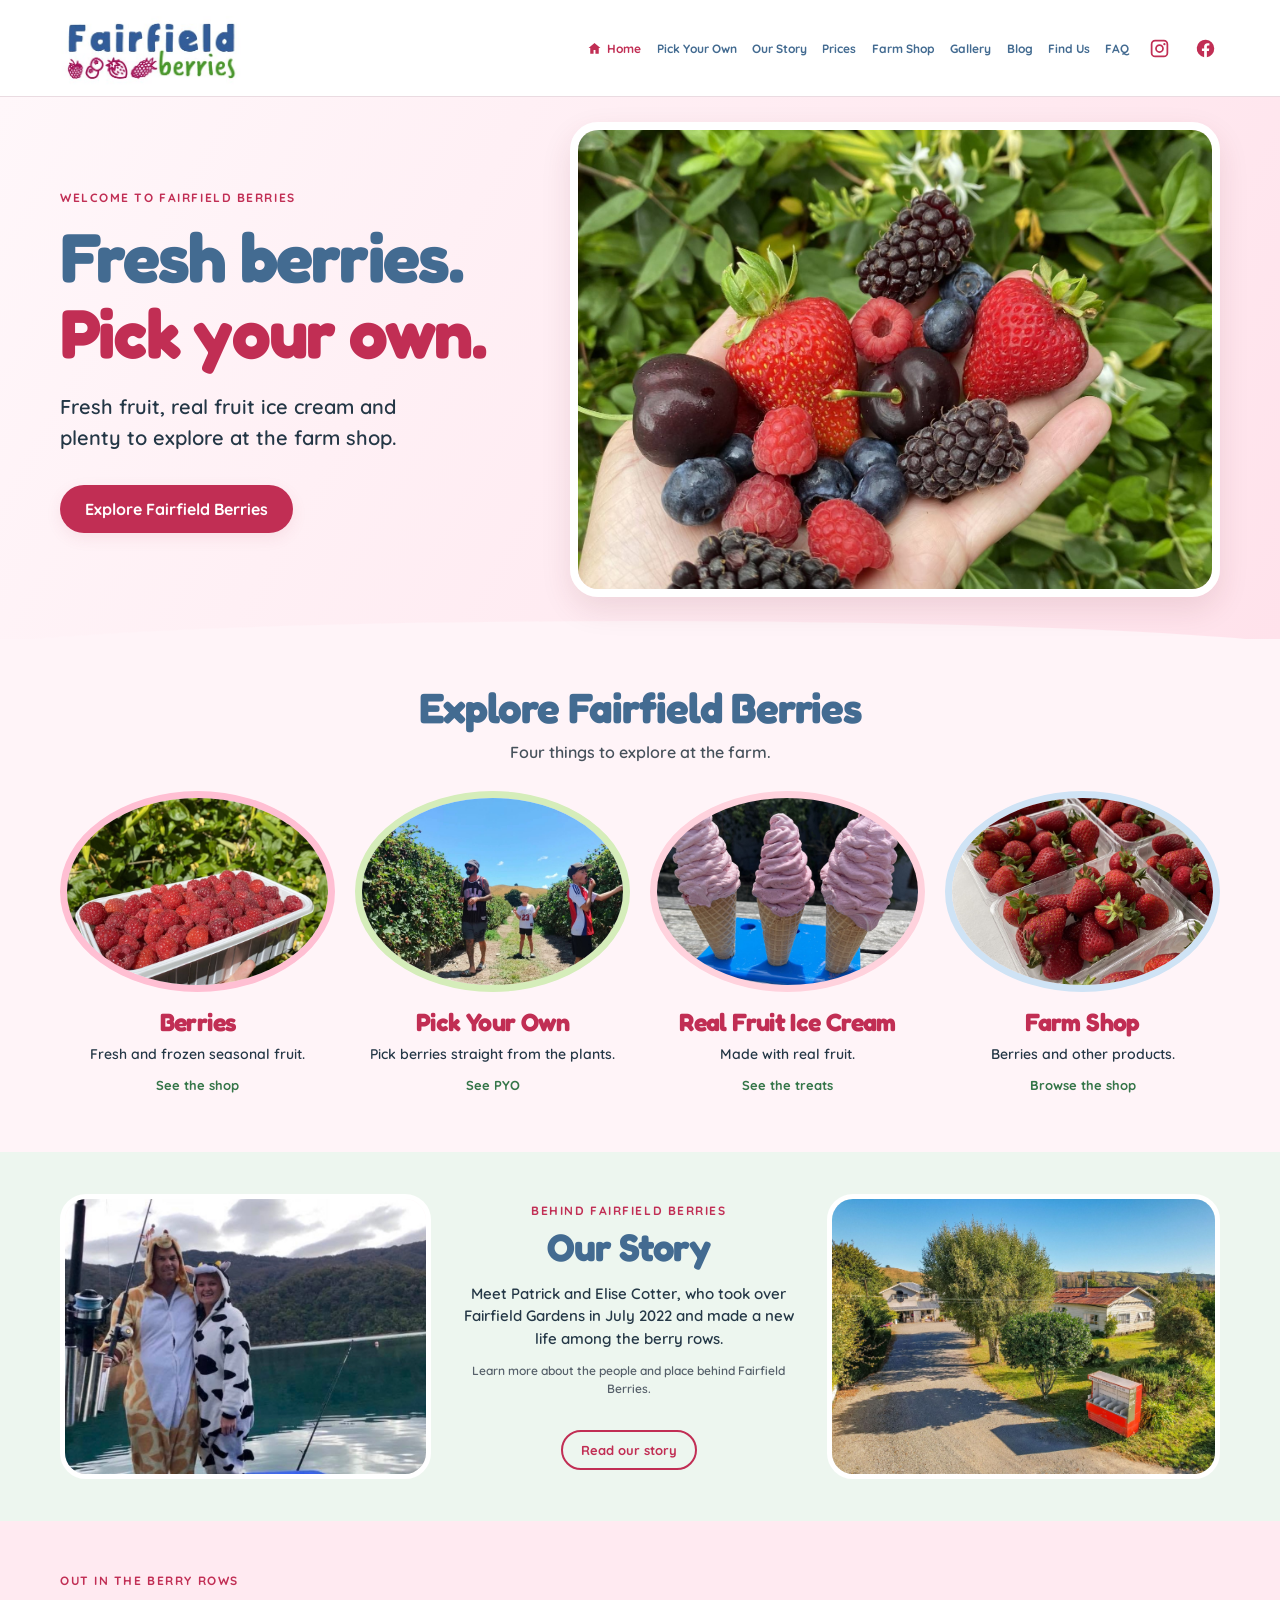
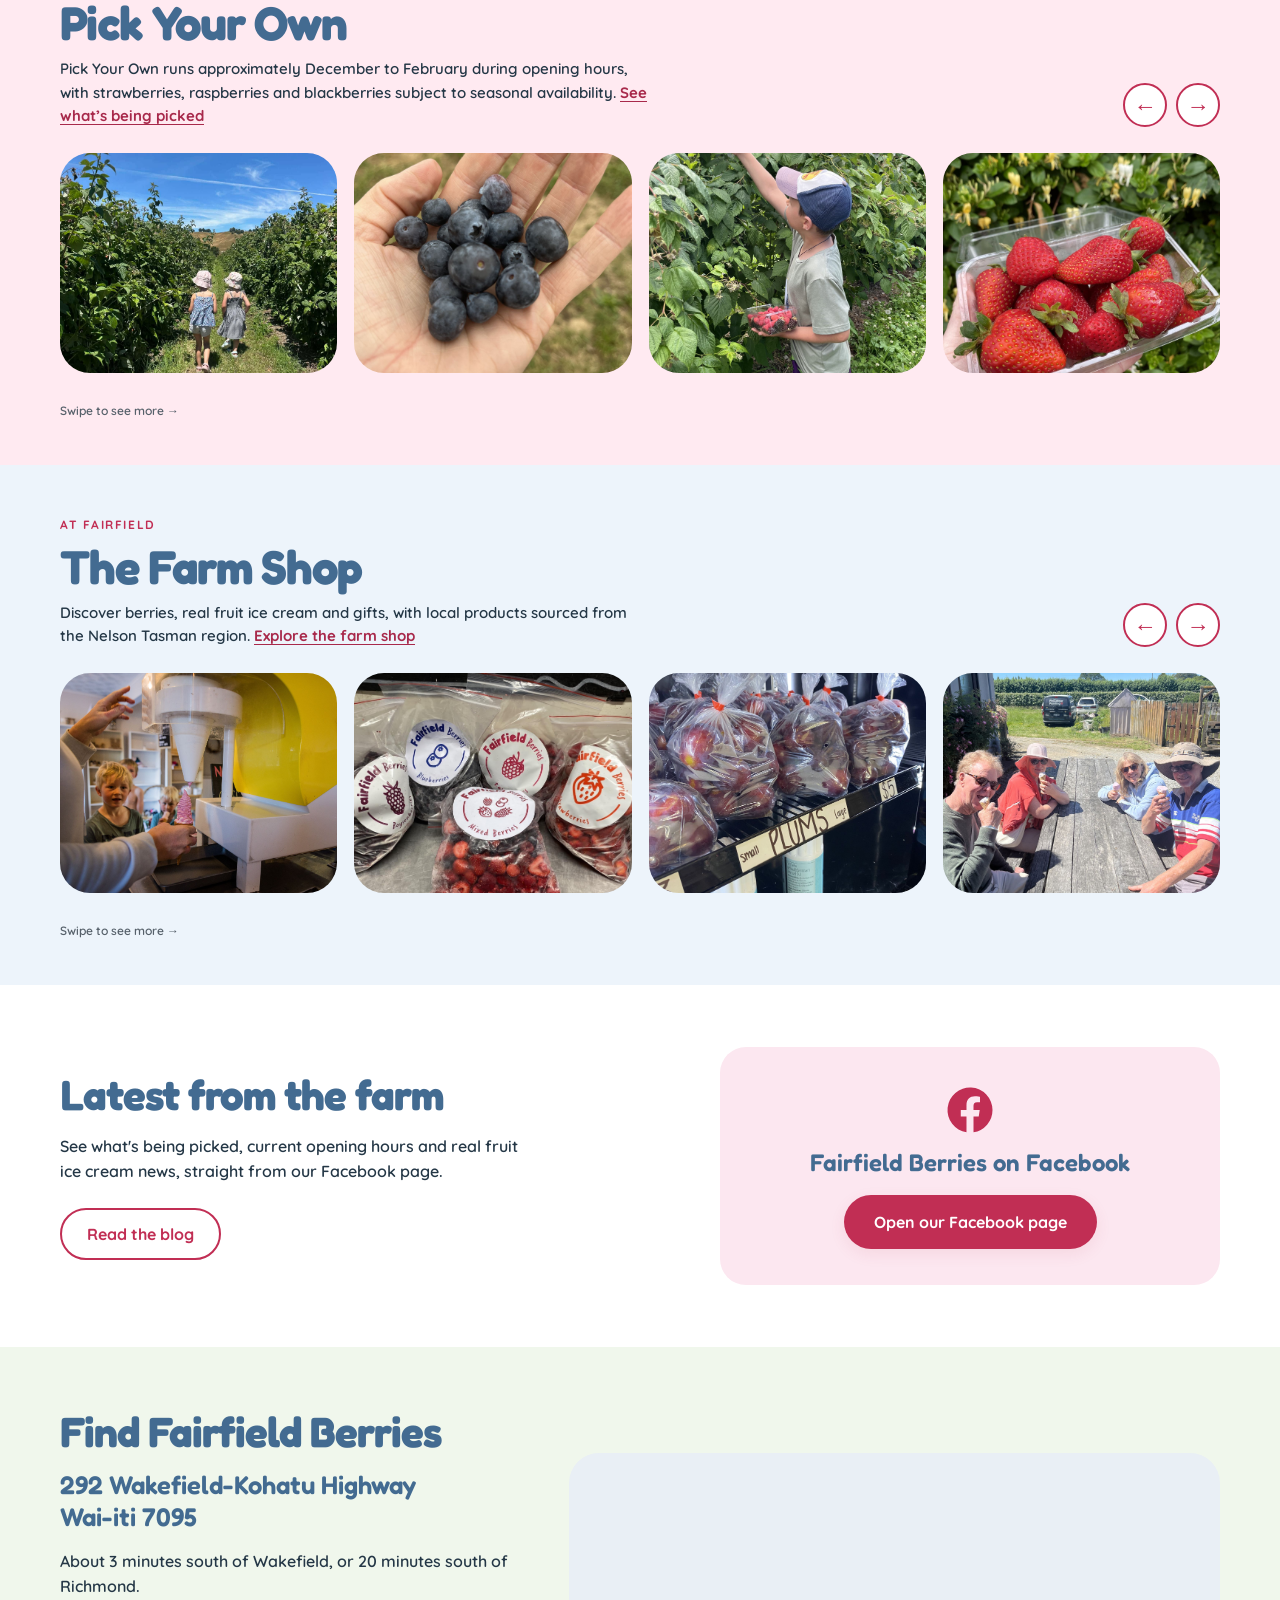
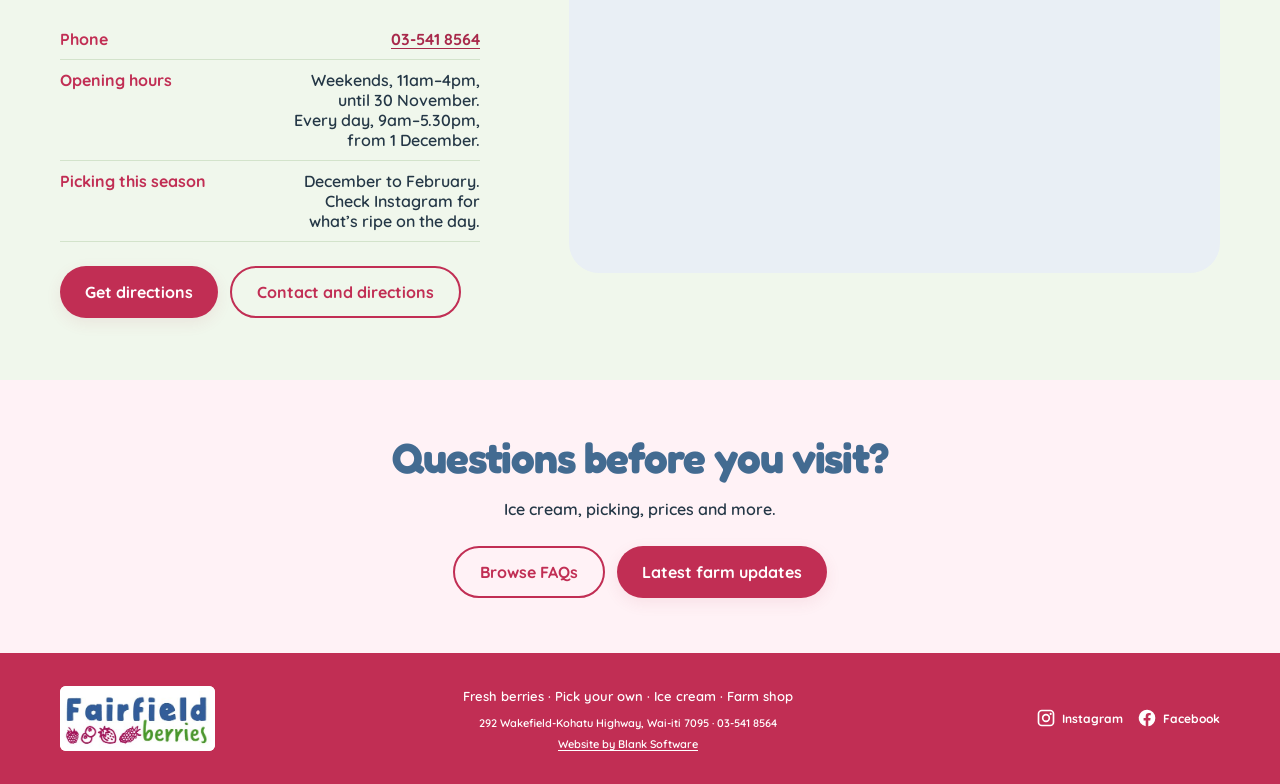
==== index.html @ fe2a8a27 "Home page: keep the opening hours readable in Find Fairfield Berries Elise's hours are longer than t" ====
<!doctype html>
<html lang="en-NZ">
  <head>
    <meta charset="utf-8" />
    <meta name="viewport" content="width=device-width,initial-scale=1" />
    <meta
      name="description"
      content="Fairfield Berries near Wakefield, Tasman: pick your own berries, fresh and frozen berries, real fruit ice cream and a farm shop on the Wakefield-Kohatu Highway."
    />
    <!-- Preview only: noindex keeps the GitHub Pages copy out of Google. Delete this line when the site moves to its real domain. -->
    <meta name="robots" content="noindex, nofollow" />
    <link rel="canonical" href="https://goodwordcreative.github.io/Fairfield-Berries/" />
    <meta name="theme-color" content="#c12e54" />
    <meta property="og:type" content="website" />
    <meta property="og:site_name" content="Fairfield Berries" />
    <meta property="og:locale" content="en_NZ" />
    <meta property="og:title" content="Fairfield Berries | Pick Your Own Berries & Farm Shop, Wakefield" />
    <meta
      property="og:description"
      content="Fairfield Berries near Wakefield, Tasman: pick your own berries, fresh and frozen berries, real fruit ice cream and a farm shop on the Wakefield-Kohatu Highway."
    />
    <meta property="og:url" content="https://goodwordcreative.github.io/Fairfield-Berries/" />
    <meta
      property="og:image"
      content="https://goodwordcreative.github.io/Fairfield-Berries/public/images/og-fairfield-berries.jpg"
    />
    <meta property="og:image:width" content="1200" />
    <meta property="og:image:height" content="630" />
    <meta
      property="og:image:alt"
      content="A handful of freshly picked strawberries, raspberries, blueberries, cherries and boysenberries"
    />
    <meta name="twitter:card" content="summary_large_image" />
    <title>Fairfield Berries | Pick Your Own Berries & Farm Shop, Wakefield</title>
    <link rel="icon" type="image/svg+xml" href="public/logos/fairfield-icon.svg" />
    <link rel="preconnect" href="https://fonts.googleapis.com" />
    <link rel="preconnect" href="https://fonts.gstatic.com" crossorigin />
    <link rel="stylesheet" href="styles.css?v=20261113-10" />
    <link rel="stylesheet" href="site.css?v=12" />
    <script type="application/ld+json">
      {
        "@context": "https://schema.org",
        "@type": "Store",
        "@id": "https://goodwordcreative.github.io/Fairfield-Berries/#business",
        "name": "Fairfield Berries",
        "description": "Pick your own berries, fresh and frozen berries, real fruit ice cream and a farm shop near Wakefield, Tasman.",
        "url": "https://goodwordcreative.github.io/Fairfield-Berries/",
        "image": "https://goodwordcreative.github.io/Fairfield-Berries/public/images/og-fairfield-berries.jpg",
        "logo": "https://goodwordcreative.github.io/Fairfield-Berries/public/logos/fairfield-logo-web.jpg",
        "telephone": "+64-3-541-8564",
        "email": "fairfieldberries@gmail.com",
        "address": {
          "@type": "PostalAddress",
          "streetAddress": "292 Wakefield-Kohatu Highway",
          "addressLocality": "Wai-iti",
          "addressRegion": "Tasman",
          "postalCode": "7095",
          "addressCountry": "NZ"
        },
        "openingHoursSpecification": [
          {
            "@type": "OpeningHoursSpecification",
            "dayOfWeek": ["Saturday", "Sunday"],
            "opens": "11:00",
            "closes": "16:00",
            "validThrough": "2026-11-30"
          },
          {
            "@type": "OpeningHoursSpecification",
            "dayOfWeek": ["Monday", "Tuesday", "Wednesday", "Thursday", "Friday", "Saturday", "Sunday"],
            "opens": "09:00",
            "closes": "17:30",
            "validFrom": "2026-12-01"
          }
        ],
        "sameAs": [
          "https://www.instagram.com/fairfield_berries/",
          "https://www.facebook.com/fairfieldberries"
        ]
      }
    </script>
  </head>
  <body class="option-a">
    <a class="skip-link" href="#main">Skip to content</a>
    <header class="site-header">
      <div class="wrap header-inner">
        <a href="index.html" class="site-logo"
          ><img
            src="public/logos/fairfield-logo-web.jpg"
            alt="Fairfield Berries home"
            width="336"
            height="336" /></a
        ><button
          type="button"
          class="menu-toggle"
          aria-label="Open menu"
          aria-expanded="false"
          aria-controls="site-nav"
        >
          ☰
        </button>
        <nav class="site-nav" id="site-nav" aria-label="Main navigation">
          <a class="nav-home" href="index.html" aria-current="page"
            ><svg viewBox="0 0 24 24" aria-hidden="true">
              <path d="M12 3.2 2.5 11h2.7v9.3h5.3v-6h3v6h5.3V11h2.7z" /></svg
            ><span>Home</span></a
          ><a href="pick-your-own.html">Pick Your Own</a><a href="our-story.html">Our Story</a
          ><a href="prices.html">Prices</a><a href="farm-shop.html">Farm Shop</a
          ><a href="gallery.html">Gallery</a><a href="blog.html">Blog</a><a href="find-us.html">Find Us</a
          ><a href="faq.html">FAQ</a
          ><a
            class="nav-social"
            href="https://www.instagram.com/fairfield_berries/"
            target="_blank"
            rel="noopener noreferrer"
            aria-label="Instagram"
            ><svg viewBox="0 0 24 24" aria-hidden="true">
              <path
                d="M7 2h10a5 5 0 0 1 5 5v10a5 5 0 0 1-5 5H7a5 5 0 0 1-5-5V7a5 5 0 0 1 5-5zm0 2a3 3 0 0 0-3 3v10a3 3 0 0 0 3 3h10a3 3 0 0 0 3-3V7a3 3 0 0 0-3-3H7zm5 3a5 5 0 1 1 0 10 5 5 0 0 1 0-10zm0 2a3 3 0 1 0 0 6 3 3 0 0 0 0-6zm5.6-3.2a1.3 1.3 0 1 1 0 2.6 1.3 1.3 0 0 1 0-2.6z"
              /></svg></a
          ><a
            class="nav-social"
            href="https://www.facebook.com/fairfieldberries"
            target="_blank"
            rel="noopener noreferrer"
            aria-label="Facebook"
            ><svg viewBox="0 0 24 24" aria-hidden="true">
              <path
                d="M22 12A10 10 0 1 0 10.44 21.9v-7.03H7.9V12h2.54V9.8c0-2.5 1.49-3.89 3.77-3.89 1.09 0 2.23.2 2.23.2v2.46h-1.26c-1.24 0-1.62.77-1.62 1.56V12h2.76l-.44 2.87h-2.32v7.03A10 10 0 0 0 22 12z"
              /></svg
          ></a>
        </nav>
      </div>
    </header>
    <main id="main">
      <section class="hero-a">
        <span class="art-icon art-hero art-rasp" aria-hidden="true"></span>
        <div class="wrap hero-a-grid">
          <div class="hero-copy">
            <span class="eyebrow">Welcome to Fairfield Berries</span>
            <h1>Fresh berries.<br /><em>Pick your own.</em></h1>
            <p>Fresh fruit, real fruit ice cream and plenty to explore at the farm shop.</p>
            <a href="#offerings" class="button">Explore Fairfield Berries</a>
          </div>
          <div class="hero-a-image">
            <img src="public/images/IMG_0874.jpeg" alt="A handful of freshly picked berries" loading="lazy" />
          </div>
        </div>
      </section>
      <section class="section offerings" id="offerings">
        <span class="art-icon art-offers art-straw" aria-hidden="true"></span>
        <div class="wrap">
          <div class="section-heading">
            <h2>Explore Fairfield Berries</h2>
            <p>Four things to explore at the farm.</p>
          </div>
          <div class="offer-grid">
            <article class="offer-card">
              <div class="offer-photo">
                <img
                  loading="lazy"
                  src="public/images/IMG_9956.jpeg"
                  alt="Freshly picked raspberries in a punnet"
                />
              </div>
              <div class="offer-copy">
                <h3>Berries</h3>
                <p>Fresh and frozen seasonal fruit.</p>
                <a href="farm-shop.html">See the shop</a>
              </div>
            </article>
            <article class="offer-card">
              <div class="offer-photo">
                <img
                  loading="lazy"
                  src="public/images/IMG_5285.JPG"
                  alt="Visitors picking berries among the rows"
                />
              </div>
              <div class="offer-copy">
                <h3>Pick Your Own</h3>
                <p>Pick berries straight from the plants.</p>
                <a href="pick-your-own.html">See PYO</a>
              </div>
            </article>
            <article class="offer-card">
              <div class="offer-photo icecream-photo">
                <img
                  loading="lazy"
                  src="public/images/IMG_5247.jpeg"
                  alt="Three real fruit ice cream cones"
                />
              </div>
              <div class="offer-copy">
                <h3>Real Fruit Ice Cream</h3>
                <p>Made with real fruit.</p>
                <a href="farm-shop.html#icecream">See the treats</a>
              </div>
            </article>
            <article class="offer-card">
              <div class="offer-photo">
                <img
                  loading="lazy"
                  src="public/images/IMG_8722.jpeg"
                  alt="Strawberry punnets available to purchase"
                />
              </div>
              <div class="offer-copy">
                <h3>Farm Shop</h3>
                <p>Berries and other products.</p>
                <a href="farm-shop.html">Browse the shop</a>
              </div>
            </article>
          </div>
        </div>
      </section>
      <section class="story-section" id="story">
        <span class="art-icon art-story art-blue" aria-hidden="true"></span>
        <div class="wrap story-layout">
          <figure class="story-photo">
            <img
              src="public/images/elise-patrick.jpeg"
              loading="lazy"
              alt="Patrick and Elise fishing together in animal costumes"
            />
          </figure>
          <div class="story-text">
            <span class="eyebrow">Behind Fairfield Berries</span>
            <h2>Our Story</h2>
            <p>
              Meet Patrick and Elise Cotter, who took over Fairfield Gardens in July 2022 and made a new life
              among the berry rows.
            </p>
            <p class="story-note">Learn more about the people and place behind Fairfield Berries.</p>
            <div class="feature-extra">
              <a class="button outline" href="our-story.html">Read our story</a>
            </div>
          </div>
          <figure class="story-farm-photo">
            <img
              src="public/images/IMG_5367.JPG?v=2"
              loading="lazy"
              alt="The entrance and farm buildings at Fairfield Berries"
            />
          </figure>
        </div>
      </section>
      <section class="focus-gallery focus-pyo" id="pyo">
        <span class="art-icon art-pyo art-black" aria-hidden="true"></span>
        <div class="wrap">
          <div class="focus-heading">
            <div>
              <span class="eyebrow">Out in the berry rows</span>
              <h2>Pick Your Own</h2>
              <p>
                Pick Your Own runs approximately December to February during opening hours, with strawberries,
                raspberries and blackberries subject to seasonal availability.
                <a class="inline-link" href="pick-your-own.html">See what’s being picked</a>
              </p>
            </div>
            <div class="focus-controls">
              <button
                type="button"
                data-carousel="pyo-track"
                data-direction="-1"
                aria-label="Previous Pick Your Own photo"
              >
                ←</button
              ><button
                type="button"
                data-carousel="pyo-track"
                data-direction="1"
                aria-label="Next Pick Your Own photo"
              >
                →
              </button>
            </div>
          </div>
          <div
            class="focus-track"
            id="pyo-track"
            tabindex="0"
            aria-label="Pick Your Own photographs, swipe to browse"
          >
            <figure>
              <img
                loading="lazy"
                src="public/images/kids-in-row.jpg"
                alt="Two children walking through the berry rows"
              />
            </figure>
            <figure>
              <img loading="lazy" src="public/images/IMG_5097.jpeg" alt="Fresh blueberries held in a hand" />
            </figure>
            <figure>
              <img
                loading="lazy"
                src="public/images/IMG_5190.jpeg"
                alt="Child picking berries from the bushes"
              />
            </figure>
            <figure>
              <img loading="lazy" src="public/images/IMG_8723.jpeg" alt="Fresh strawberries in a punnet" />
            </figure>
            <figure>
              <img
                loading="lazy"
                src="public/images/IMG_9759.JPG"
                alt="Berry harvesting machinery at the farm"
              />
            </figure>
            <figure>
              <img loading="lazy" src="public/images/IMG_9173.jpeg" alt="Fresh strawberries held in hands" />
            </figure>
            <figure>
              <img loading="lazy" src="public/images/IMG_8540.jpeg" alt="Strawberry plants in the field" />
            </figure>
            <figure>
              <img loading="lazy" src="public/images/IMG_5354.JPG" alt="An overview of the berry farm" />
            </figure>
            <figure>
              <img
                loading="lazy"
                src="public/images/IMG_5285.JPG"
                alt="Visitors picking berries at Fairfield"
              />
            </figure>
            <figure>
              <img loading="lazy" src="public/images/IMG_0252.jpeg" alt="Fresh blackberries in a punnet" />
            </figure>
          </div>
          <p class="focus-hint">Swipe to see more <span aria-hidden="true">→</span></p>
        </div>
      </section>
      <section class="focus-gallery focus-shop" id="shop">
        <span class="art-icon art-shop art-rasp" aria-hidden="true"></span>
        <div class="wrap">
          <div class="focus-heading">
            <div>
              <span class="eyebrow">At Fairfield</span>
              <h2>The Farm Shop</h2>
              <p>
                Discover berries, real fruit ice cream and gifts, with local products sourced from the Nelson
                Tasman region. <a class="inline-link" href="farm-shop.html">Explore the farm shop</a>
              </p>
            </div>
            <div class="focus-controls">
              <button
                type="button"
                data-carousel="shop-track"
                data-direction="-1"
                aria-label="Previous The Farm Shop photo"
              >
                ←</button
              ><button
                type="button"
                data-carousel="shop-track"
                data-direction="1"
                aria-label="Next The Farm Shop photo"
              >
                →
              </button>
            </div>
          </div>
          <div
            class="focus-track"
            id="shop-track"
            tabindex="0"
            aria-label="The Farm Shop photographs, swipe to browse"
          >
            <figure>
              <img
                loading="lazy"
                src="public/images/2023JulyNelson-9853.jpg"
                alt="Real fruit ice cream being made"
              />
            </figure>
            <figure>
              <img
                loading="lazy"
                src="public/images/IMG_0549.JPG"
                alt="Fairfield Berries frozen berry packs"
              />
            </figure>
            <figure>
              <img
                loading="lazy"
                src="public/images/IMG_0546.jpeg"
                alt="Plums and other produce inside the farm shop"
              />
            </figure>
            <figure>
              <img
                loading="lazy"
                src="public/images/IMG_4282.jpeg"
                alt="Visitors enjoying ice cream at the farm"
              />
            </figure>
            <figure>
              <img
                loading="lazy"
                src="public/images/IMG_5236.JPG"
                alt="Cherries available at Fairfield Berries"
              />
            </figure>
            <figure>
              <img
                loading="lazy"
                src="public/images/IMG_8281.JPG"
                alt="A real fruit ice cream outside the farm shop"
              />
            </figure>
            <figure>
              <img loading="lazy" src="public/images/IMG_9503.jpeg" alt="Fairfield Berries raspberry jam" />
            </figure>
            <figure>
              <img
                loading="lazy"
                src="public/images/IMG_9905.JPG"
                alt="Real fruit ice cream in the machine"
              />
            </figure>
            <figure>
              <img
                loading="lazy"
                src="public/images/IMG_9736.jpeg"
                alt="Fairfield Berries roadside and shop sign"
              />
            </figure>
            <figure>
              <img loading="lazy" src="public/images/IMG_0320.jpeg" alt="Fresh mixed berry selection" />
            </figure>
            <figure>
              <img
                loading="lazy"
                src="public/images/att.ncTzTL5oV1DxraBRiECZL8KEJpg0W0GxUp6aZ-5-NtA.jpg"
                alt="Fruit juices available in the farm shop"
              />
            </figure>
            <figure>
              <img
                loading="lazy"
                src="public/images/att.ppPPLj3SfPF1LrcaUAv5IeHrudfxnGsH99uxMZJXOxI.jpg"
                alt="Fruit snacks available at the farm shop"
              />
            </figure>
            <figure>
              <img
                loading="lazy"
                src="public/images/shop-3.jpg"
                alt="Canned drinks on display in the farm shop"
              />
            </figure>
          </div>
          <p class="focus-hint">Swipe to see more <span aria-hidden="true">→</span></p>
        </div>
      </section>
      <section class="fb-home" aria-labelledby="fb-home-heading">
        <div class="wrap fb-home-grid">
          <div class="fb-home-copy">
            <h2 id="fb-home-heading">Latest from the farm</h2>
            <p>
              See what's being picked, current opening hours and real fruit ice cream news, straight from our
              Facebook page.
            </p>
            <div class="actions"><a class="button outline" href="blog.html">Read the blog</a></div>
          </div>
          <!-- LIVE FEED SWITCHED OFF (16 Nov 2026). Facebook only sends the Page header and no posts for
               facebook.com/fairfieldberries, because of a setting on the Page itself (most likely an age or
               country restriction). Once Elise fixes that, delete the follow panel below and take the
               comment markers off the feed underneath it. -->
          <div class="social-panel fb-follow">
            <div class="social-icon" aria-hidden="true">
              <svg viewBox="0 0 24 24" aria-hidden="true">
                <path
                  d="M22 12A10 10 0 1 0 10.44 21.9v-7.03H7.9V12h2.54V9.8c0-2.5 1.49-3.89 3.77-3.89 1.09 0 2.23.2 2.23.2v2.46h-1.26c-1.24 0-1.62.77-1.62 1.56V12h2.76l-.44 2.87h-2.32v7.03A10 10 0 0 0 22 12z"
                />
              </svg>
            </div>
            <p class="fb-follow-name">Fairfield Berries on Facebook</p>
            <a
              class="button"
              href="https://www.facebook.com/fairfieldberries"
              target="_blank"
              rel="noopener noreferrer"
              >Open our Facebook page</a
            >
          </div>
          <!--
          <div class="fb-feed">
            <div class="fb-feed-frame">
              <iframe
                title="Fairfield Berries Facebook posts"
                loading="lazy"
                src="https://www.facebook.com/plugins/page.php?href=https%3A%2F%2Fwww.facebook.com%2Ffairfieldberries&amp;tabs=timeline&amp;width=500&amp;height=640&amp;small_header=true&amp;adapt_container_width=true&amp;hide_cover=false&amp;show_facepile=false"
                width="500"
                height="640"
                allow="encrypted-media"
                referrerpolicy="strict-origin-when-cross-origin"
              ></iframe>
            </div>
            <p class="fb-feed-fallback">
              Feed not showing? Some browsers block Facebook.
              <a
                class="inline-link"
                href="https://www.facebook.com/fairfieldberries"
                target="_blank"
                rel="noopener noreferrer"
                >Open the Fairfield Berries Facebook page</a
              >.
            </p>
          </div>
          -->
        </div>
      </section>
      <section class="find-home" id="find" aria-labelledby="find-heading">
        <div class="wrap find-grid">
          <div class="find-copy">
            <h2 id="find-heading">Find Fairfield Berries</h2>
            <p class="find-address">292 Wakefield-Kohatu Highway<br />Wai-iti 7095</p>
            <p>About 3 minutes south of Wakefield, or 20 minutes south of Richmond.</p>
            <dl class="find-details">
              <div>
                <dt>Phone</dt>
                <dd><a class="inline-link" href="tel:+6435418564">03-541 8564</a></dd>
              </div>
              <div>
                <dt>Opening hours</dt>
                <dd>
                  Weekends, 11am–4pm,<br />until 30 November.<br />Every day, 9am–5.30pm,<br />from 1
                  December.
                </dd>
              </div>
              <div>
                <dt>Picking this season</dt>
                <dd>December to February.<br />Check Instagram for<br />what’s ripe on the day.</dd>
              </div>
            </dl>
            <div class="actions">
              <a
                class="button"
                href="https://www.google.com/maps/dir/?api=1&amp;destination=292%20Wakefield-Kohatu%20Highway%2C%20Wai-iti%207095%2C%20New%20Zealand"
                target="_blank"
                rel="noopener noreferrer"
                >Get directions</a
              ><a class="button outline" href="find-us.html">Contact and directions</a>
            </div>
          </div>
          <div class="find-map">
            <iframe
              title="Map showing Fairfield Berries near Wakefield"
              loading="lazy"
              referrerpolicy="no-referrer-when-downgrade"
              src="https://www.google.com/maps?q=292%20Wakefield-Kohatu%20Highway%2C%20Wai-iti%207095%2C%20New%20Zealand&amp;z=12&amp;output=embed"
            ></iframe>
          </div>
        </div>
      </section>
      <section class="faq-teaser">
        <div class="wrap">
          <h2>Questions before you visit?</h2>
          <p>Ice cream, picking, prices and more.</p>
          <div class="actions" style="justify-content: center">
            <a class="button outline" href="faq.html">Browse FAQs</a
            ><a
              class="button"
              href="https://www.instagram.com/fairfield_berries/"
              target="_blank"
              rel="noopener noreferrer"
              >Latest farm updates</a
            >
          </div>
        </div>
      </section>
    </main>
    <footer class="footer">
      <div class="wrap footer-inner">
        <a class="footer-logo" href="index.html"
          ><img
            src="public/logos/fairfield-logo-web.jpg"
            alt="Fairfield Berries home"
            width="283"
            height="283"
            loading="lazy"
        /></a>
        <div class="footer-content">
          <p>Fresh berries · Pick your own · Ice cream · Farm shop</p>
          <small>292 Wakefield-Kohatu Highway, Wai-iti 7095 · 03-541 8564</small
          ><small class="footer-credit"
            ><a href="https://blanksoftwarelimited.com" target="_blank" rel="noopener"
              >Website by Blank Software</a
            ></small
          >
        </div>
        <div class="footer-social">
          <a href="https://www.instagram.com/fairfield_berries/" target="_blank" rel="noopener noreferrer"
            ><svg viewBox="0 0 24 24" aria-hidden="true">
              <path
                d="M7 2h10a5 5 0 0 1 5 5v10a5 5 0 0 1-5 5H7a5 5 0 0 1-5-5V7a5 5 0 0 1 5-5zm0 2a3 3 0 0 0-3 3v10a3 3 0 0 0 3 3h10a3 3 0 0 0 3-3V7a3 3 0 0 0-3-3H7zm5 3a5 5 0 1 1 0 10 5 5 0 0 1 0-10zm0 2a3 3 0 1 0 0 6 3 3 0 0 0 0-6zm5.6-3.2a1.3 1.3 0 1 1 0 2.6 1.3 1.3 0 0 1 0-2.6z"
              />
            </svg>
            Instagram</a
          ><a href="https://www.facebook.com/fairfieldberries" target="_blank" rel="noopener noreferrer"
            ><svg viewBox="0 0 24 24" aria-hidden="true">
              <path
                d="M22 12A10 10 0 1 0 10.44 21.9v-7.03H7.9V12h2.54V9.8c0-2.5 1.49-3.89 3.77-3.89 1.09 0 2.23.2 2.23.2v2.46h-1.26c-1.24 0-1.62.77-1.62 1.56V12h2.76l-.44 2.87h-2.32v7.03A10 10 0 0 0 22 12z"
              />
            </svg>
            Facebook</a
          >
        </div>
      </div>
    </footer>
    <script src="site.js"></script>
  </body>
</html>
---- styles.css ----
@import url("https://fonts.googleapis.com/css2?family=Fredoka:wght@400;500;600;700&family=Quicksand:wght@400;500;600;700&display=swap");
:root {
  --red: #ac344f;
  --blue: #48627f;
  --green: #5b8251;
  --pink: #fbeaf0;
  --ink: #243746;
}
* {
  box-sizing: border-box;
}
html {
  scroll-behavior: smooth;
}
body {
  margin: 0;
  background: white;
  color: var(--ink);
  font-family: Quicksand, Arial, sans-serif;
  font-weight: 600;
}
a {
  color: inherit;
  text-decoration: none;
}
button {
  font: inherit;
  cursor: pointer;
}
img {
  max-width: 100%;
  display: block;
}
h1,
h2,
h3 {
  font-family: Fredoka, "Trebuchet MS", sans-serif;
  line-height: 1.1;
  letter-spacing: -0.025em;
  margin: 0;
}
h1 {
  font-size: clamp(44px, 5.4vw, 76px);
}
h2 {
  font-size: clamp(29px, 3.3vw, 46px);
  color: var(--blue);
}
h3 {
  font-size: 22px;
}
p {
  line-height: 1.55;
}
section {
  scroll-margin-top: 24px;
}
.wrap {
  width: min(1160px, calc(100% - 44px));
  margin: 0 auto;
}
.preview-bar {
  padding: 9px 16px;
  text-align: center;
  background: var(--blue);
  color: white;
  font-size: 12px;
}
.preview-bar a {
  margin-left: 12px;
  text-decoration: underline;
  text-underline-offset: 3px;
}
.site-header {
  position: relative;
  background: #fff;
  z-index: 5;
}
.header-inner {
  height: 96px;
  display: flex;
  align-items: center;
  justify-content: space-between;
  gap: 25px;
}
.site-logo {
  height: 76px;
  width: 190px;
  position: relative;
  display: block;
  overflow: hidden;
  flex: none;
}
.site-logo img {
  position: absolute;
  width: 336px;
  height: 336px;
  max-width: none;
  left: -73px;
  top: -128px;
  object-fit: contain;
}
.site-nav {
  display: flex;
  align-items: center;
  gap: 27px;
  font-size: 14px;
  font-weight: 700;
  color: var(--blue);
}
.site-nav a:hover {
  color: var(--red);
}
.button {
  background: var(--red);
  color: white !important;
  border-radius: 999px;
  display: inline-flex;
  align-items: center;
  justify-content: center;
  padding: 14px 25px;
  font-weight: 700;
  box-shadow: 0 5px 16px #ac344f17;
}
.button:hover {
  background: #932b43;
}
.button.green {
  background: var(--green);
}
.menu-toggle {
  display: none;
  background: none;
  border: 0;
  color: var(--red);
  font-size: 26px;
}
.eyebrow {
  font-size: 12px;
  letter-spacing: 0.13em;
  text-transform: uppercase;
  color: var(--red);
  font-weight: 700;
}
.hero-a {
  position: relative;
  background: linear-gradient(125deg, #fff8fa, #fae7ee);
  overflow: hidden;
}
.hero-a:after {
  content: "";
  position: absolute;
  bottom: -36px;
  left: -5%;
  width: 110%;
  height: 68px;
  background: #fff;
  border-radius: 50% 50% 0 0/80% 80% 0 0;
}
.hero-a-grid {
  display: grid;
  grid-template-columns: 44% 56%;
  align-items: center;
  min-height: 510px;
}
.hero-copy {
  padding: 60px 25px 70px 0;
  position: relative;
  z-index: 2;
}
.hero-copy h1 {
  color: var(--blue);
  margin: 13px 0 20px;
}
.hero-copy h1 em {
  color: var(--red);
  font-style: normal;
}
.hero-copy p {
  font-size: 20px;
  max-width: 400px;
}
.hero-copy .button {
  margin-top: 12px;
}
.hero-a-image {
  height: 475px;
  overflow: hidden;
  border-radius: 46% 54% 48% 52%/38% 45% 55% 62%;
  transform: rotate(2deg);
  border: 8px solid white;
  box-shadow: 0 12px 30px #6b27301d;
}
.hero-a-image img {
  height: 100%;
  width: 100%;
  object-fit: cover;
  object-position: center 76%;
  transform: rotate(-2deg) scale(1.07);
}
.hero-decor {
  position: absolute;
  pointer-events: none;
  opacity: 0.17;
  right: 7%;
  top: 10%;
  height: 74px;
  width: 74px;
  background: url("public/images/icon-berry-strawberry.png") center/contain no-repeat;
  mix-blend-mode: multiply;
}
.section {
  padding: 66px 0;
}
.section-heading {
  text-align: center;
  margin-bottom: 27px;
}
.section-heading p {
  margin: 9px 0 0;
  color: #46515b;
}
.offer-grid {
  display: grid;
  grid-template-columns: repeat(4, minmax(0, 1fr));
  gap: 16px;
}
.offer-card {
  background: #fff4f7;
  border-radius: 23px;
  overflow: hidden;
  min-width: 0;
  box-shadow: 0 4px 20px #6a344511;
}
.offer-photo {
  aspect-ratio: 1.35;
  overflow: hidden;
}
.offer-photo img {
  width: 100%;
  height: 100%;
  object-fit: cover;
}
.offer-copy {
  padding: 19px 17px 22px;
}
.offer-copy h3 {
  color: var(--red);
  font-size: 23px;
}
.offer-copy p {
  font-size: 14px;
  margin: 8px 0 14px;
  min-height: 44px;
}
.offer-copy a {
  font-size: 13px;
  font-weight: 700;
  color: var(--green);
}
.feature-a {
  background: #fbe9ee;
  border-radius: 46% 42% 44% 40%/7% 7% 7% 7%;
  padding: 60px 0;
}
.feature-grid {
  display: grid;
  grid-template-columns: 1fr 1fr;
  gap: 55px;
  align-items: center;
}
.feature-photo img {
  width: 100%;
  height: 345px;
  object-fit: cover;
  border-radius: 30px;
}
.option-a .feature-photo img {
  border-radius: 42% 58% 42% 58%/40% 38% 62% 60%;
}
.feature-text h2 {
  margin: 10px 0 15px;
}
.feature-text p {
  max-width: 480px;
}
.feature-text .button {
  margin-top: 10px;
}
.duo-section {
  padding: 62px 0;
}
.duo-grid {
  display: grid;
  grid-template-columns: 1fr 1fr;
  align-items: center;
  gap: 35px;
}
.duo-copy {
  text-align: center;
}
.duo-copy h2 {
  color: var(--red);
}
.light-icon {
  width: 80px;
  height: 80px;
  object-fit: contain;
  opacity: 0.18;
  margin: 0 auto 12px;
  mix-blend-mode: multiply;
}
.duo-picture img {
  width: 100%;
  height: 300px;
  object-fit: cover;
  border-radius: 30px;
}
.shop-story {
  padding: 58px 0;
  background: #fdf2f4;
}
.shop-story-grid {
  display: grid;
  grid-template-columns: 1fr 1fr;
  gap: 55px;
}
.shop-story h2 {
  margin: 6px 0 11px;
}
.detail-pending,
.shop-story small {
  font-size: 12px;
  color: #6f6f73;
}
.visit-band {
  background: #edf2e9;
  padding: 34px 0;
  text-align: center;
}
.visit-band h2 {
  font-size: 32px;
}
.visit-band p {
  margin: 10px auto 0;
  font-size: 14px;
}
.hero-b {
  height: 520px;
  position: relative;
  overflow: hidden;
  background: #274027;
}
.hero-b-bg {
  position: absolute;
  inset: 0;
  width: 100%;
  height: 100%;
  object-fit: cover;
  object-position: center 60%;
}
.hero-b-overlay {
  position: absolute;
  inset: 0;
  background: linear-gradient(
    90deg,
    rgba(17, 25, 21, 0.74),
    rgba(17, 25, 21, 0.39) 65%,
    rgba(17, 25, 21, 0.08)
  );
}
.hero-b-content {
  position: relative;
  height: 100%;
  display: flex;
  flex-direction: column;
  justify-content: center;
  align-items: start;
  color: #fff;
}
.hero-b-content h1 {
  color: white;
  margin: 9px 0 13px;
  max-width: 730px;
}
.hero-b-content .eyebrow {
  background: #fce3eb;
  padding: 7px 14px;
  border-radius: 99px;
}
.hero-b-content p {
  font-size: 19px;
  max-width: 500px;
}
.blue-band {
  background: var(--blue);
  color: white;
  padding: 18px 0;
}
.blue-band .wrap {
  display: flex;
  justify-content: space-between;
  gap: 22px;
  align-items: center;
}
.blue-band strong {
  font-family: Fredoka, sans-serif;
  font-size: 24px;
}
.blue-band span {
  font-size: 14px;
}
.option-b .offer-card {
  background: #fff;
  box-shadow: 0 6px 22px #2c31360f;
}
.option-b .offer-photo {
  aspect-ratio: 1.6;
}
.option-b .offer-card {
  border: 1px solid #ece3e5;
}
.option-b .button {
  border-radius: 16px;
}
.option-b .feature-b {
  padding: 58px 0;
  background: #f5f6f2;
}
.option-b .feature-photo img {
  border-radius: 18px;
  height: 290px;
}
.b-two-features {
  padding: 60px 0;
}
.b-feature-pair {
  display: grid;
  grid-template-columns: 1fr 1fr;
  gap: 30px;
}
.b-feature-pair article > div {
  height: 210px;
  overflow: hidden;
  border-radius: 18px;
  margin-bottom: 15px;
}
.b-feature-pair img {
  width: 100%;
  height: 100%;
  object-fit: cover;
}
.b-feature-pair h2 {
  font-size: 30px;
}
.b-feature-pair p {
  font-size: 14px;
  margin: 8px 0;
}
.b-story {
  background: #fbecef;
  padding: 42px 0;
}
.story-split {
  display: grid;
  grid-template-columns: 1fr 1fr;
  gap: 50px;
}
.story-split h2 {
  font-size: 30px;
}
.story-split p {
  font-size: 14px;
}
.gallery-section {
  padding: 55px 0 62px;
}
.section-heading.horizontal {
  display: flex;
  justify-content: space-between;
  align-items: center;
  gap: 22px;
  text-align: left;
}
.carousel-controls {
  display: flex;
  gap: 8px;
  flex: none;
}
.carousel-controls button {
  border: 1px solid var(--red);
  background: white;
  color: var(--red);
  border-radius: 50%;
  width: 40px;
  height: 40px;
  font-size: 22px;
}
.gallery-scroller {
  display: flex !important;
  flex-flow: row nowrap !important;
  align-items: stretch;
  gap: 14px;
  overflow-x: auto !important;
  overflow-y: hidden !important;
  scroll-snap-type: x mandatory;
  -webkit-overflow-scrolling: touch;
  scrollbar-width: thin;
  scrollbar-color: #e8ced5 transparent;
  padding: 4px 0 12px;
}
.gallery-scroller figure {
  flex: 0 0 calc((100% - 42px) / 4) !important;
  min-width: 0 !important;
  margin: 0 !important;
  height: 190px !important;
  max-height: 190px;
  scroll-snap-align: start;
  border-radius: 19px;
  overflow: hidden;
}
.gallery-scroller figure img {
  width: 100% !important;
  height: 100% !important;
  max-height: 190px !important;
  object-fit: cover !important;
  display: block;
}
.swipe-hint {
  font-size: 12px;
  color: #7a777c;
  margin: 7px 0 0;
}
.reviews {
  background: #f8eaf0;
  padding: 55px 0 65px;
}
.review-grid {
  display: grid;
  grid-template-columns: repeat(2, minmax(0, 1fr));
  gap: 18px;
  max-width: 690px;
  margin: 0 auto;
}
.review-card {
  background: #fff;
  border-radius: 22px;
  padding: 26px;
  text-align: center;
  box-shadow: 0 6px 19px #ac344f10;
}
.starline {
  color: #e6ac23;
  letter-spacing: 2px;
  font-size: 22px;
}
.review-number {
  font-family: Fredoka, sans-serif;
  font-size: 46px;
  line-height: 1;
  color: var(--blue);
  margin: 11px 0 5px;
}
.review-number span {
  font-size: 23px;
  color: #7a8591;
}
.review-source {
  font-weight: 700;
  color: var(--red);
}
.review-card p {
  margin: 7px 0 0;
  font-size: 13px;
}
.footer {
  background: var(--red);
  color: #fff;
  padding: 22px 0;
}
.footer-inner {
  display: flex;
  align-items: center;
  justify-content: space-between;
  gap: 20px;
}
.footer-logo {
  display: block;
  width: 155px;
  height: 65px;
  overflow: hidden;
  position: relative;
  border-radius: 6px;
  background: #fff;
  flex: none;
}
.footer-logo img {
  position: absolute;
  width: 283px;
  height: 283px;
  max-width: none;
  left: -62px;
  top: -108px;
}
.footer span {
  font-size: 13px;
}
.footer small {
  font-size: 11px;
}
@media (max-width: 950px) {
  .offer-grid {
    grid-template-columns: repeat(2, minmax(0, 1fr));
  }
  .gallery-scroller figure {
    flex-basis: calc((100% - 28px) / 3) !important;
  }
  .site-nav {
    gap: 15px;
  }
}
@media (max-width: 720px) {
  .wrap {
    width: calc(100% - 34px);
  }
  .header-inner {
    height: 78px;
  }
  .site-logo {
    width: 151px;
    height: 65px;
  }
  .site-logo img {
    width: 285px;
    height: 285px;
    left: -63px;
    top: -109px;
  }
  .menu-toggle {
    display: block;
  }
  .site-nav {
    display: none;
    position: absolute;
    top: 78px;
    left: 0;
    right: 0;
    padding: 18px 22px 25px;
    background: #fff;
    box-shadow: 0 18px 25px #0002;
    flex-direction: column;
    align-items: start;
  }
  .site-nav.open {
    display: flex;
  }
  .hero-a-grid,
  .feature-grid,
  .duo-grid,
  .shop-story-grid,
  .story-split,
  .b-feature-pair {
    grid-template-columns: 1fr;
  }
  .hero-a-grid {
    padding-top: 24px;
  }
  .hero-copy {
    padding: 16px 0 12px;
  }
  .hero-copy h1 {
    font-size: 48px;
  }
  .hero-copy p {
    font-size: 17px;
  }
  .hero-a-image {
    width: min(350px, 86vw);
    height: auto;
    aspect-ratio: 1;
    border-radius: 50%;
    transform: none;
    margin: 15px auto 34px;
  }
  .hero-a-image img {
    transform: none;
    object-position: center 75%;
  }
  .feature-a {
    border-radius: 25px;
    padding: 45px 0;
  }
  .feature-photo img {
    height: 260px;
  }
  .duo-section {
    padding: 44px 0;
  }
  .duo-picture img {
    height: 230px;
  }
  .shop-story {
    padding: 45px 0;
  }
  .hero-b {
    height: 485px;
  }
  .hero-b-content h1 {
    font-size: 49px;
  }
  .hero-b-content p {
    font-size: 17px;
  }
  .blue-band .wrap {
    flex-wrap: wrap;
  }
  .gallery-scroller figure {
    flex-basis: calc((100% - 14px) / 2) !important;
    height: 180px !important;
    max-height: 180px;
  }
  .gallery-scroller figure img {
    max-height: 180px !important;
  }
  .footer-inner {
    flex-wrap: wrap;
  }
}
@media (max-width: 460px) {
  .offer-grid {
    gap: 10px;
  }
  .offer-copy {
    padding: 15px 11px;
  }
  .offer-copy h3 {
    font-size: 19px;
  }
  .offer-copy p {
    font-size: 12px;
    min-height: 58px;
  }
  .hero-copy h1 {
    font-size: 44px;
  }
  .section {
    padding: 48px 0;
  }
  .gallery-scroller figure {
    flex: 0 0 82% !important;
    height: 225px !important;
    max-height: 225px;
  }
  .gallery-scroller figure img {
    max-height: 225px !important;
  }
  .review-grid {
    gap: 9px;
  }
  .review-card {
    padding: 19px 10px;
  }
  .review-number {
    font-size: 35px;
  }
  .starline {
    font-size: 17px;
    letter-spacing: 0;
  }
  .review-source {
    font-size: 13px;
  }
  .review-card p {
    font-size: 11px;
  }
  .carousel-controls button {
    height: 36px;
    width: 36px;
  }
  .hero-b-content h1 {
    font-size: 43px;
  }
  .b-feature-pair article > div {
    height: 200px;
  }
}

/* Fairfield Option A: four primary offerings in the original soft oval-photo layout */
.option-a .offerings .section-heading h2 {
  color: var(--blue);
}
.option-a .offer-grid {
  gap: 20px;
  text-align: center;
}
.option-a .offer-card {
  background: transparent;
  box-shadow: none;
  border: 0;
  border-radius: 0;
  overflow: visible;
}
.option-a .offer-photo {
  width: 100%;
  aspect-ratio: 1.37;
  border: 7px solid #fce0e8;
  border-radius: 50%;
  overflow: hidden;
  background: #fce0e8;
}
.option-a .offer-photo img {
  width: 100%;
  height: 100%;
  object-fit: cover;
}
.option-a .offer-copy {
  padding: 17px 5px 10px;
}
.option-a .offer-copy h3 {
  color: var(--red);
  font-size: clamp(19px, 2vw, 25px);
}
.option-a .offer-copy p {
  min-height: 0;
  font-size: 14px;
  margin: 8px 0 8px;
}
.option-a .offer-copy a {
  font-size: 13px;
}
@media (max-width: 720px) {
  .option-a .offer-grid {
    gap: 20px 14px;
  }
  .option-a .offer-photo {
    border-width: 5px;
  }
}
@media (max-width: 460px) {
  .option-a .offer-copy {
    padding: 12px 2px;
  }
  .option-a .offer-copy h3 {
    font-size: 19px;
  }
  .option-a .offer-copy p {
    min-height: 0;
    font-size: 12px;
  }
}

/* Summer palette refinement — bright yet photograph-led, November 2026 */
:root {
  --red: #b72d50;
  --blue: #436b91;
  --green: #4d8a52;
  --pink: #ffe2ec;
}
.option-a .hero-a {
  background: linear-gradient(115deg, #fff7f9 0%, #ffe5ec 55%, #fff4f2 100%);
}
.option-a .hero-decor {
  opacity: 0.25;
}
.option-a .offerings {
  background: linear-gradient(180deg, #fff 0%, #fff8f9 100%);
}
.option-a .offerings .section-heading h2,
.option-b .offerings .section-heading h2 {
  color: var(--blue);
}
.option-a .offer-photo {
  border-color: #ffcbdc;
  background: #ffcbdc;
}
.option-a .offer-card:nth-child(2) .offer-photo {
  border-color: #dfedce;
  background: #dfedce;
}
.option-a .offer-card:nth-child(3) .offer-photo {
  border-color: #ffcada;
  background: #ffcada;
}
.option-a .offer-card:nth-child(4) .offer-photo {
  border-color: #dbe8f3;
  background: #dbe8f3;
}
.option-a .offer-copy h3 {
  color: var(--red);
}
.option-a .feature-a {
  background: #ffe7ee;
}
.option-a .duo-section {
  background: #fffdfb;
}
.option-a .shop-story {
  background: #fff0f3;
}
.option-b .offerings {
  background: #fffbfa;
}
.option-b .offer-card {
  background: #fff4f7;
  border-color: #f4d5df;
  box-shadow: 0 8px 22px #9f315412;
}
.option-b .offer-card:nth-child(2) {
  background: #f2f8ee;
  border-color: #d5e7cd;
}
.option-b .offer-card:nth-child(3) {
  background: #fff1f3;
  border-color: #f3cddb;
}
.option-b .offer-card:nth-child(4) {
  background: #f1f5fb;
  border-color: #d5e2f1;
}
.option-b .blue-band {
  background: var(--blue);
}
.option-b .feature-b {
  background: #f2f8ed;
}
.offer-copy a {
  color: #347548;
}

/* Updated information architecture, swipeable galleries and summer styling */
:root {
  --red: #c12e54;
  --blue: #436b91;
  --green: #4f9857;
  --pink: #ffe5ed;
}
.option-a .offerings {
  background: linear-gradient(180deg, #fffaf9, #fff3f7);
}
.option-a .offer-photo {
  border-color: #ffbfd3;
}
.option-a .offer-card:nth-child(2) .offer-photo {
  border-color: #d5edba;
}
.option-a .offer-card:nth-child(3) .offer-photo {
  border-color: #ffd2dd;
}
.option-a .offer-card:nth-child(4) .offer-photo {
  border-color: #cfe3f5;
}
.offer-photo img {
  object-position: center center;
}
.offer-photo.icecream-photo img {
  object-position: center 43%;
}
.option-a .hero-a {
  background: linear-gradient(120deg, #fff7fa, #ffe2eb);
}
.story-section {
  padding: 66px 0;
  background: #fff;
}
.story-layout {
  display: grid;
  grid-template-columns: 38% 1fr;
  gap: 60px;
  align-items: center;
}
.story-image-placeholder {
  min-height: 250px;
  border: 2px dashed #e9b7c8;
  background: #fff3f6;
  color: #ad3656;
  border-radius: 26px;
  display: flex;
  flex-direction: column;
  align-items: center;
  justify-content: center;
  gap: 8px;
  text-align: center;
  padding: 22px;
  transform: rotate(-1deg);
}
.story-image-placeholder span {
  font:
    600 29px Fredoka,
    sans-serif;
}
.story-image-placeholder small {
  font-size: 12px;
  color: #7e5f68;
  max-width: 240px;
}
.story-text h2 {
  margin: 11px 0 18px;
}
.story-text p {
  max-width: 550px;
}
.story-note {
  font-size: 13px;
  color: #777;
}
.option-a .story-section {
  background: #fffaf8;
}
.option-b .story-section {
  background: #faf9f5;
}
.option-b .story-image-placeholder {
  transform: none;
  border-radius: 14px;
}
.focus-gallery {
  padding: 70px 0;
  background: #fff;
}
.focus-pyo {
  background: #ffebf1;
}
.focus-shop {
  background: #f2f7ee;
}
.focus-heading {
  display: flex;
  justify-content: space-between;
  gap: 25px;
  align-items: end;
  margin-bottom: 25px;
}
.focus-heading h2 {
  margin: 8px 0 8px;
  font-size: clamp(30px, 3.7vw, 49px);
}
.focus-heading p {
  margin: 0;
  max-width: 590px;
  font-size: 15px;
}
.focus-controls {
  display: flex;
  gap: 9px;
  flex-shrink: 0;
}
.focus-controls button {
  width: 44px;
  height: 44px;
  border-radius: 50%;
  border: 2px solid var(--red);
  background: #fff;
  color: var(--red);
  font-size: 23px;
  font-weight: 700;
}
.focus-controls button:hover {
  background: var(--red);
  color: #fff;
}
.focus-track {
  display: flex !important;
  flex-flow: row nowrap !important;
  gap: 17px;
  overflow-x: auto !important;
  overflow-y: hidden !important;
  scroll-behavior: smooth;
  scroll-snap-type: x mandatory;
  -webkit-overflow-scrolling: touch;
  overscroll-behavior-x: contain;
  padding: 4px 0 15px;
  scrollbar-width: thin;
  scrollbar-color: #ddb8c3 transparent;
}
.focus-track figure {
  flex: 0 0 calc((100% - 51px) / 4) !important;
  margin: 0 !important;
  min-width: 0 !important;
  height: 220px !important;
  max-height: 220px;
  overflow: hidden;
  border-radius: 22px;
  scroll-snap-align: start;
}
.focus-track figure img {
  height: 100% !important;
  max-height: 220px !important;
  width: 100% !important;
  object-fit: cover !important;
  display: block;
}
.focus-hint {
  font-size: 12px;
  color: #777;
  margin: 8px 0 0;
}
.option-a .focus-track figure {
  border-radius: 30px;
}
.option-b .focus-pyo {
  background: #f8f7f4;
}
.option-b .focus-shop {
  background: #edf3f7;
}
.option-b .focus-track figure {
  border-radius: 13px;
}
.option-b .focus-controls button {
  border-radius: 12px;
}
.visit-simple {
  padding: 42px 0;
  background: #fff;
  text-align: center;
}
.visit-simple h2 {
  font-size: 34px;
}
.visit-simple p {
  font-size: 14px;
  margin: 10px 0 0;
}
.option-a .visit-simple {
  background: #fff8fa;
}
.option-b .visit-simple {
  background: #fff;
}
@media (max-width: 950px) {
  .focus-track figure {
    flex-basis: calc((100% - 34px) / 3) !important;
  }
}
@media (max-width: 720px) {
  .story-section {
    padding: 50px 0;
  }
  .story-layout {
    grid-template-columns: 1fr;
    gap: 23px;
  }
  .story-image-placeholder {
    min-height: 210px;
  }
  .focus-gallery {
    padding: 45px 0;
  }
  .focus-track figure {
    flex-basis: calc((100% - 17px) / 2) !important;
    height: 210px !important;
    max-height: 210px;
  }
  .focus-track figure img {
    max-height: 210px !important;
  }
}
@media (max-width: 460px) {
  .focus-heading {
    align-items: center;
    gap: 8px;
  }
  .focus-heading p {
    font-size: 13px;
  }
  .focus-controls button {
    height: 36px;
    width: 36px;
    font-size: 19px;
  }
  .focus-track figure {
    flex: 0 0 84% !important;
    height: 235px !important;
    max-height: 235px;
  }
  .focus-track figure img {
    max-height: 235px !important;
  }
  .focus-gallery {
    padding: 42px 0;
  }
  .story-image-placeholder span {
    font-size: 25px;
  }
}

/* Actual photos: portrait and ice cream preparation */
.story-photo {
  margin: 0;
  position: relative;
  border-radius: 24px;
  overflow: hidden;
  background: #fff5f7;
  max-width: 480px;
}
.story-photo img {
  display: block;
  width: 100%;
  height: 320px;
  object-fit: cover;
  object-position: center 43%;
}
.story-photo figcaption {
  position: absolute;
  bottom: 12px;
  left: 12px;
  background: rgba(255, 255, 255, 0.92);
  border-radius: 99px;
  padding: 8px 14px;
  color: #923252;
  font-size: 12px;
  font-weight: 700;
}
.option-a .story-photo {
  border-radius: 40% 57% 45% 52%/33% 43% 57% 64%;
  border: 6px solid #fff;
}
.option-b .story-photo {
  border-radius: 14px;
}
.focus-shop .focus-track figure:first-child img {
  object-position: center 54%;
}
@media (max-width: 720px) {
  .story-photo {
    max-width: 420px;
  }
  .story-photo img {
    height: 280px;
  }
}

/* 2026-11-13 — balanced farm story and understated brand illustration details */
.story-section {
  padding: 48px 0;
}
.story-layout {
  display: grid;
  grid-template-columns: minmax(0, 1fr) minmax(0, 0.94fr) minmax(0, 1.06fr);
  gap: 24px;
  align-items: center;
}
.story-photo,
.story-farm-photo {
  margin: 0;
  width: 100%;
  max-width: none;
  overflow: hidden;
  background: #fff5f7;
}
.story-photo img,
.story-farm-photo img {
  display: block;
  width: 100%;
  height: 275px;
  object-fit: cover;
}
.story-photo img {
  object-position: center 32%;
}
.story-farm-photo img {
  object-position: center center;
}
.story-farm-photo {
  border-radius: 24px;
}
.story-text {
  padding: 0 4px;
}
.story-text h2 {
  font-size: clamp(29px, 3vw, 42px);
  margin: 8px 0 14px;
}
.story-text p {
  font-size: 15px;
  line-height: 1.5;
  margin: 0 0 12px;
}
.story-text .story-note {
  font-size: 12px;
}
.option-a .story-photo {
  border-radius: 36% 58% 43% 55%/40% 45% 52% 57%;
  border: 5px solid white;
}
.option-a .story-farm-photo {
  border-radius: 46% 54% 41% 59%/48% 39% 61% 52%;
  border: 5px solid white;
}
.option-a .story-section {
  position: relative;
  background: #fff9f7;
}
.option-b .story-photo,
.option-b .story-farm-photo {
  border-radius: 15px;
}

/* Consolidated final styling for Fairfield concepts.
   Decorative art intentionally uses outer gutters, NEVER text or photography. */
.story-text {
  text-align: center;
  display: flex;
  flex-direction: column;
  align-items: center;
  justify-content: center;
  padding: 0 5px;
}
.story-text p {
  margin-left: auto;
  margin-right: auto;
}
.story-photo,
.story-farm-photo {
  margin: 0;
  width: 100%;
  max-width: none;
  overflow: hidden;
  background: #fff5f7;
}
.story-photo img,
.story-farm-photo img {
  display: block;
  width: 100%;
  height: 275px;
  object-fit: cover;
}
.story-photo img {
  object-position: center 32%;
}
.story-farm-photo img {
  object-position: center;
}
.story-text h2 {
  font-size: clamp(29px, 3vw, 42px);
  margin: 8px 0 14px;
}
.story-text p {
  font-size: 15px;
  line-height: 1.5;
  margin: 0 0 12px;
}
.story-text .story-note {
  font-size: 12px;
}
.option-a .story-photo,
.option-a .story-farm-photo {
  border: 5px solid #fff;
  border-radius: 26px;
}
.option-b .story-photo,
.option-b .story-farm-photo {
  border-radius: 15px;
}
.option-b .story-section {
  background: #edf3f7;
}
.focus-shop .focus-track figure:first-child img {
  object-position: center 54%;
}
.option-a .hero-a-image {
  border-radius: 30px;
  transform: none;
  position: relative;
  z-index: 2;
  overflow: hidden;
}
.option-a .hero-a-image img {
  transform: none;
  width: 100%;
  height: 100%;
  object-fit: cover;
  object-position: center 65%;
}
.option-a .hero-a-grid {
  min-height: 0;
  padding-top: 26px;
  padding-bottom: 43px;
}
.option-a .hero-copy {
  padding-top: 35px;
  padding-bottom: 35px;
}
.option-a .hero-a::after {
  bottom: -43px;
  height: 65px;
  z-index: 1;
}
.option-a .offerings {
  padding-top: 46px;
  padding-bottom: 48px;
}
.option-a .offerings .section-heading {
  margin-bottom: 23px;
}
.option-a .story-section {
  padding-top: 42px;
  padding-bottom: 42px;
  background: #fff9f7;
}
.option-a .focus-gallery {
  padding-top: 48px;
  padding-bottom: 44px;
}
.option-a .focus-heading {
  margin-bottom: 22px;
}
.option-a .visit-simple {
  padding-top: 40px;
  padding-bottom: 42px;
}

/* All earlier decorative layers disabled. */
.option-a .hero-decor,
.option-a .brand-doodle {
  display: none;
}
.option-a .offerings .wrap::before,
.option-a .story-section .wrap::after,
.option-a .focus-pyo .wrap::before,
.option-a .focus-shop .wrap::after {
  content: none;
}
.option-a .hero-a,
.option-a .offerings,
.option-a .story-section,
.option-a .focus-pyo,
.option-a .focus-shop,
.option-a .visit-simple {
  position: relative;
  isolation: isolate;
}
.option-a .art-icon {
  position: absolute;
  display: none;
  pointer-events: none;
  width: 105px;
  height: 105px;
  opacity: 0.24;
  z-index: 0;
  background-position: center;
  background-size: contain;
  background-repeat: no-repeat;
}
.option-a .art-rasp {
  background-image: url("public/images/icon-1berry.png");
}
.option-a .art-straw {
  background-image: url("public/images/icon-berry-strawberry.png");
}
.option-a .art-black {
  background-image: url("public/images/icon-berry.png");
}
.option-a .art-ice {
  background-image: url("public/images/icon-icecream.png");
}
/* Wide screens: artwork in the empty side gutters only; no content overlap. */
@media (min-width: 1400px) {
  .option-a .art-icon {
    display: block;
  }
  .option-a .art-hero {
    left: max(14px, calc(50% - 710px));
    top: 51%;
    transform: translateY(-50%);
  }
  .option-a .art-offers {
    right: max(14px, calc(50% - 710px));
    top: 50%;
    transform: translateY(-50%);
  }
  .option-a .art-story {
    left: max(14px, calc(50% - 710px));
    top: 50%;
    transform: translateY(-50%);
  }
  .option-a .art-pyo {
    right: max(14px, calc(50% - 710px));
    top: 52%;
    transform: translateY(-50%);
  }
  .option-a .art-shop {
    left: max(14px, calc(50% - 710px));
    top: 53%;
    transform: translateY(-50%);
  }
  .option-a .art-visit {
    right: max(14px, calc(50% - 710px));
    top: 50%;
    transform: translateY(-50%);
  }
}
/* At laptop/tablet/mobile widths, no decorative art competes with the main content. */
@media (max-width: 850px) {
  .story-layout {
    grid-template-columns: 1fr 1fr;
    gap: 18px;
  }
  .story-text {
    grid-column: 1/-1;
    grid-row: 1;
    text-align: center;
    padding: 0 12px 8px;
  }
  .story-photo img,
  .story-farm-photo img {
    height: 260px;
  }
  .option-a .hero-a-grid {
    padding-top: 20px;
    padding-bottom: 40px;
  }
}
@media (max-width: 540px) {
  .story-layout {
    gap: 12px;
  }
  .story-photo img,
  .story-farm-photo img {
    height: 195px;
  }
  .story-text h2 {
    font-size: 34px;
  }
  .story-text p {
    font-size: 14px;
  }
  .option-a .story-photo,
  .option-a .story-farm-photo {
    border-radius: 18px;
    border-width: 3px;
  }
  .option-a .hero-a-image {
    border-radius: 22px;
  }
  .option-a .hero-a-grid {
    padding-top: 16px;
    padding-bottom: 42px;
  }
  .option-a .hero-copy {
    padding-top: 16px;
    padding-bottom: 19px;
  }
  .option-a .offerings {
    padding-top: 42px;
    padding-bottom: 40px;
  }
  .option-a .story-section {
    padding-top: 39px;
    padding-bottom: 38px;
  }
  .option-a .focus-gallery {
    padding-top: 42px;
    padding-bottom: 39px;
  }
  .option-a .visit-simple {
    padding-top: 33px;
    padding-bottom: 35px;
  }
}
---- site.css ----
/* Fairfield Berries — cohesive main-site navigation, inner pages and mobile layouts */
:root {
  --fb-blue: #436b91;
  --fb-berry: #c12e54;
  --fb-cream: #fffaf6;
  --fb-pink: #ffe7ee;
  --fb-green: #f0f7ec;
}
body {
  overflow-x: hidden;
}
.preview-bar {
  display: none !important;
}
.site-header {
  background: #fff;
  position: relative;
  z-index: 50;
  box-shadow: 0 1px 0 #eadbe1;
}
.header-inner {
  height: 96px;
  gap: 15px;
}
.site-nav {
  gap: clamp(11px, 1.2vw, 22px);
  font-size: 12px;
}
.site-nav a {
  white-space: nowrap;
}
.site-nav a[aria-current="page"] {
  color: var(--fb-berry);
}
.site-nav .nav-social {
  display: inline-flex;
  align-items: center;
  justify-content: center;
  width: 30px;
  height: 30px;
  border-radius: 50%;
  flex: none;
  color: var(--fb-berry);
}
.site-nav .nav-social:hover {
  background: #ffe7ee;
}
.nav-social svg {
  width: 21px;
  height: 21px;
  fill: currentColor;
}
.menu-toggle {
  display: none;
}
.site-header .site-logo {
  margin-right: auto;
}
.site-header .nav-cta {
  border-radius: 99px;
  padding: 10px 15px;
}
.footer {
  padding: 33px 0;
}
.footer-inner {
  display: grid;
  grid-template-columns: 160px 1fr auto;
  align-items: center;
  gap: 20px;
}
.footer-content {
  text-align: center;
}
.footer-content p {
  margin: 0 0 5px;
  font-size: 13px;
}
.footer-content small {
  font-size: 11px;
}
.footer-social {
  display: flex;
  gap: 14px;
  justify-content: flex-end;
  align-items: center;
}
.footer-social a {
  display: inline-flex;
  align-items: center;
  gap: 6px;
  font-size: 12px;
  font-weight: 700;
}
.footer-social svg {
  width: 20px;
  height: 20px;
  fill: currentColor;
}
.footer .footer-logo {
  margin: 0;
}
.button {
  transition: background 0.2s;
}
.button.secondary {
  background: var(--fb-blue);
}
.button.outline {
  background: transparent;
  border: 2px solid var(--fb-berry);
  color: var(--fb-berry) !important;
  box-shadow: none;
}
.button.outline:hover {
  background: #ffe7ee;
}

/* New sections and inner pages */
.inner-hero {
  background: linear-gradient(110deg, #fff5f8, #ffe2eb);
  padding: 68px 0 62px;
  position: relative;
  overflow: hidden;
}
.inner-hero h1 {
  font-size: clamp(42px, 5vw, 67px);
  color: var(--fb-blue);
  max-width: 860px;
  line-height: 1.08;
  margin: 11px 0 16px;
}
.inner-hero p {
  font-size: 17px;
  max-width: 710px;
  margin: 0;
}
.inner-hero .wrap {
  position: relative;
  z-index: 1;
}
.inner-section {
  padding: 62px 0;
  background: #fff;
}
.inner-section.alt {
  background: #fff2f6;
}
.inner-section.green {
  background: var(--fb-green);
}
.inner-section.blue {
  background: #eaf3fb;
}
.inner-section h2 {
  font-size: clamp(30px, 3.6vw, 48px);
  color: var(--fb-blue);
  margin: 0 0 18px;
}
.inner-section h3 {
  color: var(--fb-berry);
  margin: 0 0 12px;
}
.inner-section p {
  max-width: 760px;
}
.narrow {
  max-width: 850px;
  margin-inline: auto;
}
.lead {
  font-size: 18px;
  line-height: 1.6;
}
.actions {
  display: flex;
  flex-wrap: wrap;
  gap: 12px;
  margin: 24px 0 0;
}
.tile-grid {
  display: grid;
  grid-template-columns: repeat(4, minmax(0, 1fr));
  gap: 18px;
}
.tile-card {
  background: white;
  border-radius: 24px;
  overflow: hidden;
  border: 1px solid #f2dce4;
  box-shadow: 0 8px 19px #652d390c;
}
.tile-card > a {
  display: block;
}
.tile-card img {
  width: 100%;
  height: 200px;
  object-fit: cover;
}
.tile-card .copy {
  padding: 18px 18px 22px;
}
.tile-card h3 {
  font-size: 23px;
  line-height: 1.1;
}
.tile-card p {
  font-size: 13px;
  margin-bottom: 13px;
}
.tile-card .go {
  font-size: 13px;
  color: #297747;
  font-weight: 800;
}
.split {
  display: grid;
  grid-template-columns: 1.1fr 1fr;
  gap: 44px;
  align-items: center;
}
.split.reverse {
  grid-template-columns: 1fr 1.1fr;
}
.split-photo {
  width: 100%;
  height: 340px;
  object-fit: cover;
  border-radius: 28px;
}
.gallery-head {
  display: flex;
  align-items: end;
  justify-content: space-between;
  gap: 20px;
  margin-bottom: 18px;
}
.gallery-head p {
  margin: 0;
}
.gallery-head h2 {
  margin: 8px 0 10px;
}
.notice {
  padding: 22px 25px;
  border-radius: 20px;
  background: #fff;
  border: 1px solid #eddae1;
  max-width: 870px;
}
.notice strong {
  color: var(--fb-berry);
  font-weight: 800;
}
.notice p:last-child {
  margin-bottom: 0;
}
.anchor-offset {
  scroll-margin-top: 110px;
}
.product-list {
  display: grid;
  grid-template-columns: repeat(2, minmax(0, 1fr));
  gap: 18px;
}
.product-box {
  background: #fff;
  border-radius: 20px;
  padding: 25px;
  border: 1px solid #efdee5;
}
.product-box h3 {
  font-size: 24px;
}
.product-box ul {
  margin: 8px 0 0;
  padding-left: 20px;
}
.product-box li {
  margin-bottom: 7px;
}
.detail-nav {
  display: grid;
  grid-template-columns: repeat(4, minmax(0, 1fr));
  gap: 16px;
}
.detail-nav a {
  background: #fff;
  border-radius: 23px;
  overflow: hidden;
  text-align: center;
  border: 2px solid #f6d4df;
}
.detail-nav img {
  width: 100%;
  height: 180px;
  object-fit: cover;
}
.detail-nav strong {
  display: block;
  padding: 16px 6px;
  color: var(--fb-berry);
  font:
    600 clamp(17px, 2vw, 22px) Fredoka,
    sans-serif;
}
.detail-nav a:hover {
  border-color: var(--fb-berry);
}
.price-list {
  display: grid;
  grid-template-columns: repeat(2, minmax(0, 1fr));
  gap: 18px;
}
.price-item {
  background: #fff;
  border-radius: 21px;
  border: 1px solid #eed4dd;
  padding: 24px;
}
.price-item h3 {
  font-size: 26px;
}
.price-item p {
  margin: 0;
}
.inline-link {
  color: #a8294b;
  font-weight: 800;
  text-decoration: underline;
  text-underline-offset: 3px;
}
.location-grid {
  display: grid;
  grid-template-columns: 1fr 1.15fr;
  gap: 36px;
  align-items: start;
}
.map-frame {
  width: 100%;
  height: 420px;
  border: 0;
  border-radius: 22px;
  display: block;
  background: #e9eff5;
}
.contact-info {
  background: white;
  border: 1px solid #f0dde2;
  border-radius: 22px;
  padding: 25px;
}
.contact-info p {
  margin: 11px 0;
}
.message-form {
  display: grid;
  gap: 13px;
  margin-top: 22px;
}
.message-form label {
  font-size: 13px;
  font-weight: 800;
}
.message-form input,
.message-form textarea {
  font: inherit;
  width: 100%;
  padding: 13px 15px;
  border-radius: 11px;
  border: 1px solid #d3c4c9;
  background: #fff;
  display: block;
  margin-top: 5px;
  color: #253645;
}
.message-form textarea {
  min-height: 120px;
  resize: vertical;
}
.message-form .button {
  border: 0;
  justify-self: start;
}
.social-panel {
  background: #fce7f0;
  padding: 36px;
  border-radius: 26px;
  text-align: center;
}
.social-panel h2 {
  margin: 0 0 13px;
}
.social-panel .social-icon {
  width: 54px;
  height: 54px;
  fill: #c12e54;
  margin: 0 auto 12px;
}
.social-panel p {
  margin: 0 auto 17px;
  max-width: 570px;
}
.social-panel .button {
  font-size: 16px;
  padding: 17px 30px;
}
.faq-list {
  display: grid;
  gap: 12px;
  max-width: 900px;
  margin: auto;
}
.faq-list details {
  background: white;
  border: 1px solid #eddce2;
  border-radius: 17px;
  padding: 19px 22px;
}
.faq-list summary {
  font-weight: 800;
  color: #355779;
  cursor: pointer;
  font-size: 17px;
}
.faq-list details p {
  margin: 13px 0 0;
}
.page-decor {
  position: absolute;
  width: 100px;
  height: 100px;
  object-fit: contain;
  pointer-events: none;
  opacity: 0.16;
}
.page-decor.left {
  left: 1.2%;
  top: 24%;
}
.page-decor.right {
  right: 1.2%;
  top: 25%;
}
.inner-section {
  position: relative;
}
.inner-section > .wrap {
  position: relative;
  z-index: 1;
}
.faq-list details[open] {
  border-color: #d7b4bf;
}
.home-quick-links {
  display: flex;
  gap: 10px;
  flex-wrap: wrap;
  justify-content: center;
  margin-top: 20px;
}
.home-quick-links a {
  color: #a8294b;
  font-size: 13px;
  font-weight: 800;
}
.option-a .hero-a .wrap {
  position: relative;
}
.option-a .hero-a::after {
  background: #fff4f8;
}
.option-a .offerings {
  background: #fff4f8;
}
.option-a .story-section {
  background: #edf6ef;
}
.option-a .focus-pyo {
  background: #ffeaf1;
}
.option-a .focus-shop {
  background: #edf4fb;
}
.option-a .visit-simple {
  background: #fff5e9;
}
.option-a .offerings .section-heading {
  margin-bottom: 26px;
}
.option-a .hero-a-image {
  border-radius: 28px;
}
.option-a .focus-gallery .focus-hint {
  margin-top: 14px;
}
.option-a .art-icon {
  display: none !important;
}
.option-a .hero-a::after {
  height: 46px;
  bottom: -28px;
}
.option-a .hero-a-grid {
  padding-bottom: 42px;
}
.option-a .hero-copy .eyebrow {
  display: inline;
}
.feature-extra {
  margin-top: 20px;
}
.feature-extra .button {
  font-size: 13px;
  padding: 10px 18px;
}
.faq-teaser {
  padding: 55px 0;
  background: #fff2f6;
  text-align: center;
}
.faq-teaser h2 {
  margin: 0 0 13px;
}
@media (min-width: 1450px) {
  .option-a .art-icon {
    display: block !important;
  }
}
@media (max-width: 1200px) {
  .site-nav {
    gap: 12px;
    font-size: 11px;
  }
  .site-nav .nav-cta {
    padding: 9px 10px;
  }
}
@media (max-width: 900px) {
  .header-inner {
    height: 83px;
  }
  .site-header .site-logo {
    position: absolute;
    left: 50%;
    transform: translateX(-50%);
    margin: 0;
    width: 166px;
    height: 70px;
  }
  .site-header .site-logo img {
    width: 304px;
    height: 304px;
    left: -68px;
    top: -116px;
  }
  .menu-toggle {
    display: flex;
    align-items: center;
    justify-content: center;
    order: -1;
    background: transparent;
    border: 0;
    color: var(--fb-berry);
    font-size: 28px;
    padding: 8px 10px;
    z-index: 2;
  }
  .site-nav {
    display: none;
    position: absolute;
    top: 83px;
    left: 0;
    right: 0;
    background: white;
    padding: 18px 24px 25px;
    z-index: 30;
    box-shadow: 0 16px 26px #0002;
    flex-direction: column;
    align-items: stretch;
    gap: 0;
    font-size: 15px;
  }
  .site-nav.open {
    display: flex;
  }
  .site-nav a {
    padding: 11px 6px;
    border-bottom: 1px solid #f4e2e9;
  }
  .site-nav .nav-social {
    display: inline-flex;
    width: auto;
    height: auto;
    justify-content: flex-start;
  }
  .site-nav .nav-social::after {
    content: attr(aria-label);
    font-size: 14px;
    padding-left: 10px;
  }
  .site-nav .nav-social svg {
    width: 19px;
    height: 19px;
  }
  .footer-inner {
    grid-template-columns: 1fr;
    justify-items: center;
    text-align: center;
    gap: 14px;
  }
  .footer-social {
    justify-content: center;
  }
  .footer-logo {
    margin: 0 auto;
  }
  .footer-content {
    text-align: center;
  }
  .tile-grid,
  .detail-nav {
    grid-template-columns: repeat(2, minmax(0, 1fr));
  }
  .location-grid {
    grid-template-columns: 1fr;
  }
  .page-decor {
    display: none;
  }
  .option-a .hero-a-grid {
    display: flex;
    flex-direction: column;
    padding-top: 0;
    padding-bottom: 25px;
    min-height: 0;
    gap: 0;
  }
  .option-a .hero-a-image {
    order: -1;
    width: 100vw;
    max-width: none;
    height: clamp(220px, 48vw, 350px);
    aspect-ratio: auto;
    border: 0;
    border-radius: 0;
    box-shadow: none;
    margin: 0 calc(50% - 50vw);
  }
  .option-a .hero-a-image img {
    object-position: center 62%;
    width: 100%;
    height: 100%;
    object-fit: cover;
  }
  .option-a .hero-copy {
    order: 2;
    width: 100%;
    padding: 24px 0 20px;
    text-align: center;
  }
  .option-a .hero-copy .eyebrow {
    display: none !important;
  }
  .option-a .hero-copy h1 {
    font-size: clamp(39px, 7vw, 58px);
    margin: 0 0 12px;
  }
  .option-a .hero-copy p {
    font-size: 16px;
    margin: 0 auto 15px;
    max-width: 550px;
  }
  .option-a .hero-copy .button {
    margin: 0;
  }
  .option-a .hero-a::after {
    content: none;
  }
  .option-a .offerings {
    padding-top: 39px;
  }
}
@media (max-width: 700px) {
  .wrap {
    width: calc(100% - 34px);
  }
  .inner-hero {
    padding: 45px 0;
  }
  .inner-section {
    padding: 43px 0;
  }
  .inner-hero h1 {
    font-size: 43px;
  }
  .inner-hero p {
    font-size: 15px;
  }
  .split,
  .split.reverse {
    grid-template-columns: 1fr;
    gap: 20px;
  }
  .split-photo {
    height: 245px;
  }
  .product-list,
  .price-list {
    grid-template-columns: 1fr;
  }
  .detail-nav img {
    height: 135px;
  }
  .tile-card img {
    height: 145px;
  }
  .tile-card .copy {
    padding: 13px;
  }
  .tile-card h3 {
    font-size: 20px;
  }
  .option-a .hero-a-image {
    height: clamp(205px, 52vw, 285px);
  }
  .option-a .hero-copy h1 {
    font-size: clamp(38px, 9vw, 48px);
  }
  .option-a .story-section {
    padding: 35px 0;
  }
  .option-a .focus-gallery {
    padding: 38px 0;
  }
  .option-a .offerings {
    padding-top: 38px;
    padding-bottom: 36px;
  }
  .option-a .visit-simple {
    padding: 37px 0;
  }
  .gallery-head {
    align-items: center;
  }
  .gallery-head h2 {
    font-size: 31px;
  }
  .map-frame {
    height: 340px;
  }
}
@media (max-width: 430px) {
  .detail-nav strong {
    font-size: 16px;
  }
  .detail-nav img {
    height: 110px;
  }
  .site-header .site-logo {
    transform: translateX(-50%) scale(0.86);
  }
}

/* Final brand-illustration treatment: the supplied Fairfield berry artwork */
.option-a .art-rasp {
  background-image: url("public/images/raspberry-logo-art.svg");
}
.option-a .art-straw {
  background-image: url("public/images/strawberry-logo-art.svg");
}
.option-a .art-black {
  background-image: url("public/images/boysenberry-logo-art.svg");
}
.option-a .art-blue {
  background-image: url("public/images/blueberry-logo-art.svg");
}
.option-a .art-icon {
  opacity: 0.16;
}
.page-decor {
  display: none;
}
@media (min-width: 1450px) {
  .page-decor {
    display: block;
  }
}
@media (max-width: 900px) {
  .site-nav .nav-social {
    width: auto;
    height: auto;
  }
}
/* Do not let the enlarged Instagram panel feel like a placeholder icon */
.social-panel .social-icon svg {
  width: 54px;
  height: 54px;
  fill: #c12e54;
  display: block;
  margin: 0 auto;
}
.social-panel .social-icon {
  height: 54px;
  margin: 0 auto 12px;
}

/* Accessible price lists */
.price-rows {
  margin: 0 0 12px;
  font-variant-numeric: tabular-nums;
}
.price-rows > div {
  display: flex;
  align-items: baseline;
  justify-content: space-between;
  gap: 16px;
  padding: 8px 0;
  border-bottom: 1px solid #eedee4;
}
.price-rows dt {
  flex: 1;
  min-width: 0;
}
.price-rows dd {
  margin: 0;
  text-align: right;
  font-weight: 700;
  white-space: nowrap;
}
.price-rows > div:last-child {
  border-bottom: 0;
}

/* Accessibility: these two small grey texts were too faint to read (WCAG needs 4.5:1).
   #777 on white is 4.48:1; #56606a is 6.3:1 and still reads as a soft grey. */
.story-note,
.focus-hint {
  color: #56606a !important;
}

/* Home button in the menu: a real link with a house icon, so nobody has to know the logo goes home */
.site-nav .nav-home {
  display: inline-flex;
  align-items: center;
  gap: 5px;
}
.site-nav .nav-home svg {
  width: 15px;
  height: 15px;
  fill: currentColor;
  flex: none;
}
@media (max-width: 1200px) {
  .site-nav {
    gap: 10px;
  }
}
@media (max-width: 900px) {
  .site-nav .nav-home {
    padding: 11px 6px;
  }
}

/* Skip link: hidden until a keyboard user presses Tab, then it jumps past the menu */
.skip-link {
  position: absolute;
  left: 12px;
  top: -60px;
  z-index: 100;
  background: var(--fb-berry);
  color: #fff;
  padding: 10px 16px;
  border-radius: 999px;
  font-weight: 700;
}
.skip-link:focus {
  top: 12px;
}
/* A clear outline for keyboard users on links and buttons */
.site-nav a:focus-visible,
.button:focus-visible {
  outline: 3px solid var(--fb-blue);
  outline-offset: 3px;
}

/* Footer credit */
.footer-credit {
  display: block;
  margin-top: 6px;
  font-size: 11px;
}
.footer-credit a {
  text-decoration: underline;
  text-underline-offset: 2px;
}

/* Gallery */
.gallery-group {
  padding: 50px 0;
}
.gallery-group:nth-of-type(odd) {
  background: #fff8fa;
}
.gallery-group h2 {
  margin: 0 0 20px;
}
.photo-grid {
  list-style: none;
  margin: 0;
  padding: 0;
  display: grid;
  grid-template-columns: repeat(auto-fill, minmax(210px, 1fr));
  grid-auto-rows: 230px;
  grid-auto-flow: dense;
  gap: 14px;
}
.photo.wide {
  grid-column: span 2;
}
.photo-grid button {
  display: block;
  width: 100%;
  height: 100%;
  padding: 0;
  border: 0;
  border-radius: 26px;
  overflow: hidden;
  background: #f3e4e9;
  cursor: zoom-in;
}
.photo-grid img {
  width: 100%;
  height: 100%;
  object-fit: cover;
}
.photo-grid button:focus-visible,
.lightbox button:focus-visible {
  outline: 3px solid var(--fb-blue);
  outline-offset: 3px;
}

/* Gallery photo viewer (a native <dialog>, so Esc closes it and focus is handled by the browser) */
.lightbox {
  width: 100%;
  height: 100%;
  max-width: none;
  max-height: none;
  margin: 0;
  padding: 20px;
  border: 0;
  background: rgba(22, 30, 40, 0.95);
  color: #fff;
}
.lightbox::backdrop {
  background: rgba(22, 30, 40, 0.6);
}
.lightbox figure {
  margin: 0;
  height: 100%;
  display: flex;
  flex-direction: column;
  align-items: center;
  justify-content: center;
  gap: 12px;
}
.lightbox img {
  max-width: 100%;
  max-height: calc(100svh - 130px);
  object-fit: contain;
  border-radius: 14px;
}
.lightbox figcaption {
  font-size: 15px;
  text-align: center;
  max-width: 60ch;
}
.lightbox button {
  position: absolute;
  width: 48px;
  height: 48px;
  border-radius: 50%;
  border: 0;
  background: #fff;
  color: var(--fb-berry);
  font-size: 22px;
  display: flex;
  align-items: center;
  justify-content: center;
}
.lightbox-close {
  top: 16px;
  right: 16px;
}
.lightbox-prev {
  left: 16px;
  top: 50%;
  transform: translateY(-50%);
}
.lightbox-next {
  right: 16px;
  top: 50%;
  transform: translateY(-50%);
}
@media (max-width: 600px) {
  .photo-grid {
    grid-template-columns: repeat(2, minmax(0, 1fr));
    grid-auto-rows: 170px;
    gap: 10px;
  }
  .lightbox-prev,
  .lightbox-next {
    top: auto;
    bottom: 16px;
    transform: none;
  }
}

/* Facebook feed (blog and home page) */
.fb-feed-frame {
  width: 100%;
  max-width: 500px;
  border-radius: 22px;
  overflow: hidden;
  background: #f3f5f8;
}
.fb-feed-frame iframe {
  display: block;
  width: 100%;
  height: 640px;
  border: 0;
}
.fb-feed-fallback {
  font-size: 13px;
  margin: 10px 0 0;
  color: #56606a;
}

/* Blog */
.blog-layout {
  display: grid;
  grid-template-columns: minmax(0, 1fr) minmax(0, 500px);
  gap: 48px;
  align-items: start;
}
.blog-empty {
  background: #fff4f7;
  border-radius: 22px;
  padding: 24px;
  margin: 0;
}
.post-card {
  display: grid;
  grid-template-columns: 160px 1fr;
  gap: 18px;
  align-items: center;
  padding: 16px 0;
  border-bottom: 1px solid #f0dde2;
}
.post-card img {
  width: 160px;
  height: 120px;
  object-fit: cover;
  border-radius: 18px;
}
.post-card h3 {
  margin: 4px 0 6px;
}
.post-date {
  font-size: 13px;
  color: #56606a;
  margin: 0;
}
.post-body {
  max-width: 68ch;
}
.post-photo {
  width: 100%;
  max-height: 520px;
  object-fit: cover;
  border-radius: 30px;
  margin-bottom: 22px;
}
@media (max-width: 900px) {
  .blog-layout {
    grid-template-columns: 1fr;
    gap: 26px;
  }
}
@media (max-width: 600px) {
  .post-card {
    grid-template-columns: 96px 1fr;
  }
  .post-card img {
    width: 96px;
    height: 96px;
  }
}

/* Home page: Latest from the farm (Facebook feed) */
.fb-home {
  background: #fff;
  padding: 62px 0;
}
.fb-home-grid {
  display: grid;
  grid-template-columns: minmax(0, 1fr) minmax(0, 500px);
  gap: 48px;
  align-items: center;
}
.fb-home-copy p {
  max-width: 46ch;
}
@media (max-width: 900px) {
  .fb-home-grid {
    grid-template-columns: 1fr;
    gap: 26px;
  }
}
@media (max-width: 600px) {
  .fb-home {
    padding: 44px 0;
  }
}

/* Home page: Find Fairfield Berries (mini map) */
.find-home {
  background: var(--fb-green);
  padding: 62px 0;
}
.find-grid {
  display: grid;
  grid-template-columns: minmax(0, 1fr) minmax(0, 1.4fr);
  gap: 44px;
  align-items: center;
}
.find-copy h2 {
  margin: 0 0 14px;
}
.find-address {
  font:
    600 clamp(21px, 2vw, 26px) / 1.25 Fredoka,
    sans-serif;
  color: var(--fb-blue);
  margin: 0 0 6px;
}
.find-details {
  margin: 20px 0 0;
  max-width: 420px;
}
.find-details div {
  display: flex;
  justify-content: space-between;
  gap: 16px;
  padding: 10px 0;
  border-bottom: 1px solid #d3e3cb;
}
.find-details dt {
  flex: none;
  font-weight: 700;
  color: var(--fb-berry);
}
.find-details dd {
  margin: 0;
  text-align: right;
}
.find-details .pending {
  color: #56606a;
}
.find-map iframe {
  display: block;
  width: 100%;
  height: 420px;
  border: 0;
  border-radius: 30px;
  background: #e9eff5;
}
@media (max-width: 900px) {
  .find-grid {
    grid-template-columns: 1fr;
    gap: 26px;
  }
  .find-map iframe {
    height: 320px;
  }
}
@media (max-width: 600px) {
  .find-home {
    padding: 44px 0;
  }
}

/* Facebook follow panel: stands in for the live feed until the Page's settings let Facebook show posts */
.fb-follow {
  width: 100%;
  max-width: 500px;
}
.fb-follow-name {
  font:
    600 24px/1.2 Fredoka,
    sans-serif;
  color: var(--fb-blue);
  margin: 0 0 8px;
}
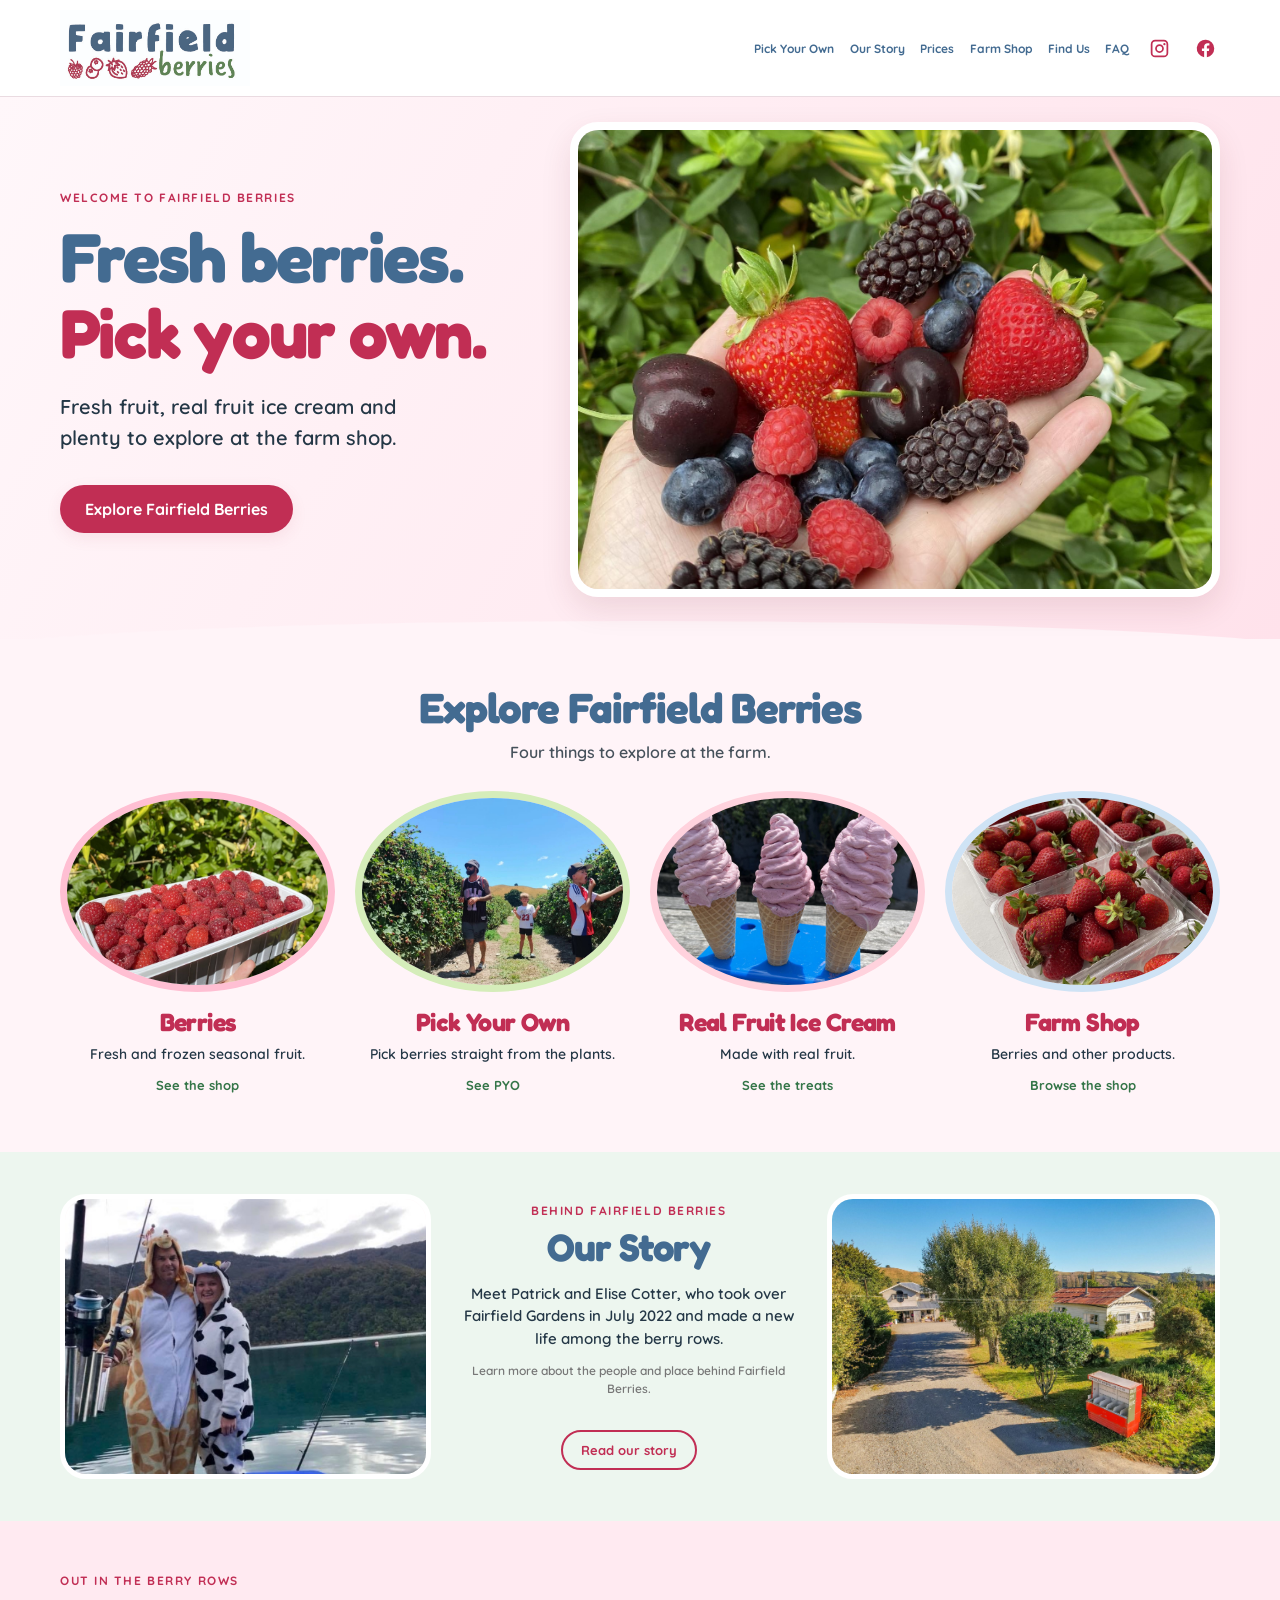
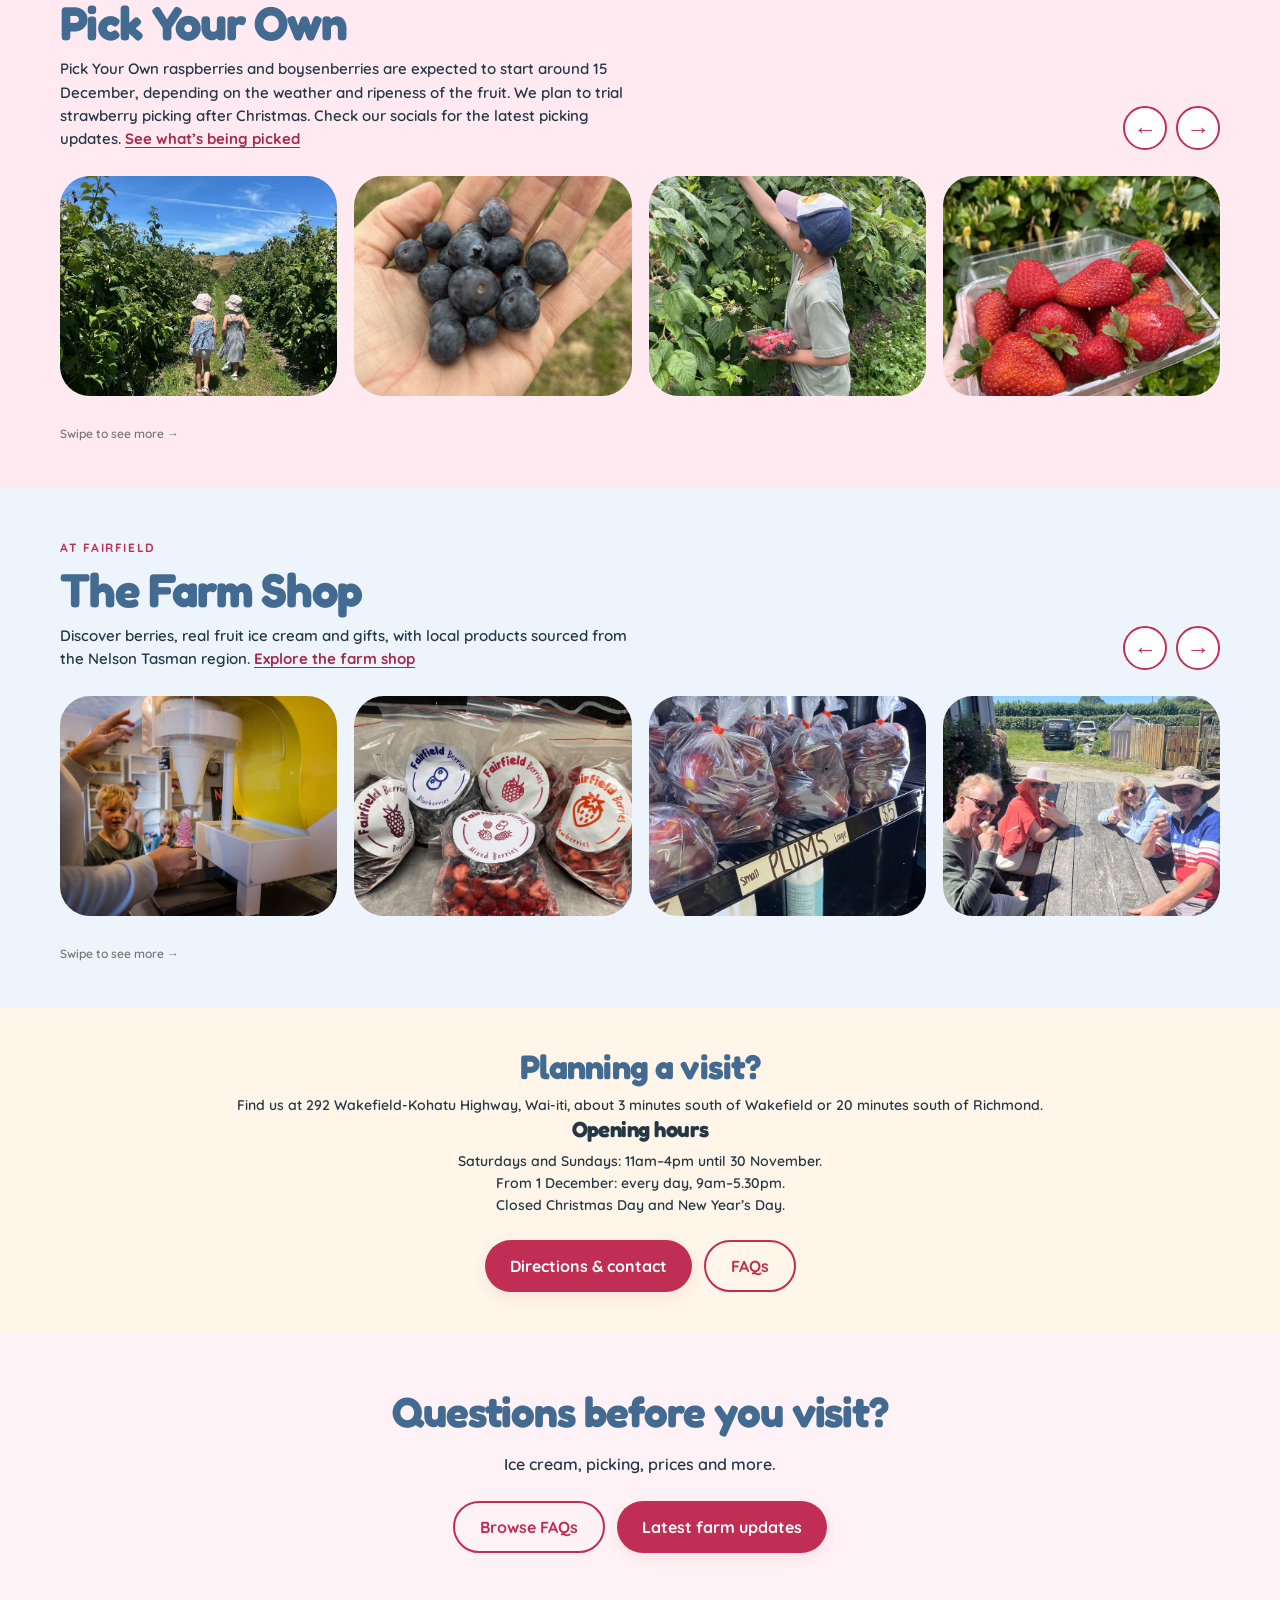
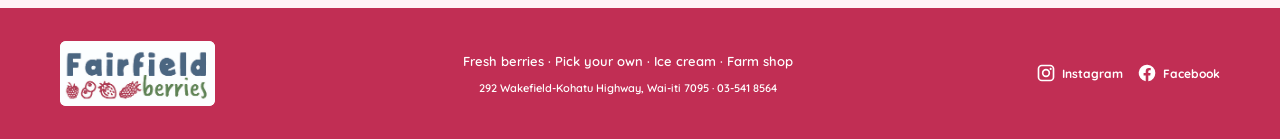
==== commit 264c328e: "Apply Elise’s confirmed seasonal details: index.html" ====
--- a/index.html
+++ b/index.html
@@ -1,616 +1,5 @@
-<!doctype html>
-<html lang="en-NZ">
-  <head>
-    <meta charset="utf-8" />
-    <meta name="viewport" content="width=device-width,initial-scale=1" />
-    <meta
-      name="description"
-      content="Fairfield Berries near Wakefield, Tasman: pick your own berries, fresh and frozen berries, real fruit ice cream and a farm shop on the Wakefield-Kohatu Highway."
-    />
-    <!-- Preview only: noindex keeps the GitHub Pages copy out of Google. Delete this line when the site moves to its real domain. -->
-    <meta name="robots" content="noindex, nofollow" />
-    <link rel="canonical" href="https://goodwordcreative.github.io/Fairfield-Berries/" />
-    <meta name="theme-color" content="#c12e54" />
-    <meta property="og:type" content="website" />
-    <meta property="og:site_name" content="Fairfield Berries" />
-    <meta property="og:locale" content="en_NZ" />
-    <meta property="og:title" content="Fairfield Berries | Pick Your Own Berries & Farm Shop, Wakefield" />
-    <meta
-      property="og:description"
-      content="Fairfield Berries near Wakefield, Tasman: pick your own berries, fresh and frozen berries, real fruit ice cream and a farm shop on the Wakefield-Kohatu Highway."
-    />
-    <meta property="og:url" content="https://goodwordcreative.github.io/Fairfield-Berries/" />
-    <meta
-      property="og:image"
-      content="https://goodwordcreative.github.io/Fairfield-Berries/public/images/og-fairfield-berries.jpg"
-    />
-    <meta property="og:image:width" content="1200" />
-    <meta property="og:image:height" content="630" />
-    <meta
-      property="og:image:alt"
-      content="A handful of freshly picked strawberries, raspberries, blueberries, cherries and boysenberries"
-    />
-    <meta name="twitter:card" content="summary_large_image" />
-    <title>Fairfield Berries | Pick Your Own Berries & Farm Shop, Wakefield</title>
-    <link rel="icon" type="image/svg+xml" href="public/logos/fairfield-icon.svg" />
-    <link rel="preconnect" href="https://fonts.googleapis.com" />
-    <link rel="preconnect" href="https://fonts.gstatic.com" crossorigin />
-    <link rel="stylesheet" href="styles.css?v=20261113-10" />
-    <link rel="stylesheet" href="site.css?v=12" />
-    <script type="application/ld+json">
-      {
-        "@context": "https://schema.org",
-        "@type": "Store",
-        "@id": "https://goodwordcreative.github.io/Fairfield-Berries/#business",
-        "name": "Fairfield Berries",
-        "description": "Pick your own berries, fresh and frozen berries, real fruit ice cream and a farm shop near Wakefield, Tasman.",
-        "url": "https://goodwordcreative.github.io/Fairfield-Berries/",
-        "image": "https://goodwordcreative.github.io/Fairfield-Berries/public/images/og-fairfield-berries.jpg",
-        "logo": "https://goodwordcreative.github.io/Fairfield-Berries/public/logos/fairfield-logo-web.jpg",
-        "telephone": "+64-3-541-8564",
-        "email": "fairfieldberries@gmail.com",
-        "address": {
-          "@type": "PostalAddress",
-          "streetAddress": "292 Wakefield-Kohatu Highway",
-          "addressLocality": "Wai-iti",
-          "addressRegion": "Tasman",
-          "postalCode": "7095",
-          "addressCountry": "NZ"
-        },
-        "openingHoursSpecification": [
-          {
-            "@type": "OpeningHoursSpecification",
-            "dayOfWeek": ["Saturday", "Sunday"],
-            "opens": "11:00",
-            "closes": "16:00",
-            "validThrough": "2026-11-30"
-          },
-          {
-            "@type": "OpeningHoursSpecification",
-            "dayOfWeek": ["Monday", "Tuesday", "Wednesday", "Thursday", "Friday", "Saturday", "Sunday"],
-            "opens": "09:00",
-            "closes": "17:30",
-            "validFrom": "2026-12-01"
-          }
-        ],
-        "sameAs": [
-          "https://www.instagram.com/fairfield_berries/",
-          "https://www.facebook.com/fairfieldberries"
-        ]
-      }
-    </script>
-  </head>
-  <body class="option-a">
-    <a class="skip-link" href="#main">Skip to content</a>
-    <header class="site-header">
-      <div class="wrap header-inner">
-        <a href="index.html" class="site-logo"
-          ><img
-            src="public/logos/fairfield-logo-web.jpg"
-            alt="Fairfield Berries home"
-            width="336"
-            height="336" /></a
-        ><button
-          type="button"
-          class="menu-toggle"
-          aria-label="Open menu"
-          aria-expanded="false"
-          aria-controls="site-nav"
-        >
-          ☰
-        </button>
-        <nav class="site-nav" id="site-nav" aria-label="Main navigation">
-          <a class="nav-home" href="index.html" aria-current="page"
-            ><svg viewBox="0 0 24 24" aria-hidden="true">
-              <path d="M12 3.2 2.5 11h2.7v9.3h5.3v-6h3v6h5.3V11h2.7z" /></svg
-            ><span>Home</span></a
-          ><a href="pick-your-own.html">Pick Your Own</a><a href="our-story.html">Our Story</a
-          ><a href="prices.html">Prices</a><a href="farm-shop.html">Farm Shop</a
-          ><a href="gallery.html">Gallery</a><a href="blog.html">Blog</a><a href="find-us.html">Find Us</a
-          ><a href="faq.html">FAQ</a
-          ><a
-            class="nav-social"
-            href="https://www.instagram.com/fairfield_berries/"
-            target="_blank"
-            rel="noopener noreferrer"
-            aria-label="Instagram"
-            ><svg viewBox="0 0 24 24" aria-hidden="true">
-              <path
-                d="M7 2h10a5 5 0 0 1 5 5v10a5 5 0 0 1-5 5H7a5 5 0 0 1-5-5V7a5 5 0 0 1 5-5zm0 2a3 3 0 0 0-3 3v10a3 3 0 0 0 3 3h10a3 3 0 0 0 3-3V7a3 3 0 0 0-3-3H7zm5 3a5 5 0 1 1 0 10 5 5 0 0 1 0-10zm0 2a3 3 0 1 0 0 6 3 3 0 0 0 0-6zm5.6-3.2a1.3 1.3 0 1 1 0 2.6 1.3 1.3 0 0 1 0-2.6z"
-              /></svg></a
-          ><a
-            class="nav-social"
-            href="https://www.facebook.com/fairfieldberries"
-            target="_blank"
-            rel="noopener noreferrer"
-            aria-label="Facebook"
-            ><svg viewBox="0 0 24 24" aria-hidden="true">
-              <path
-                d="M22 12A10 10 0 1 0 10.44 21.9v-7.03H7.9V12h2.54V9.8c0-2.5 1.49-3.89 3.77-3.89 1.09 0 2.23.2 2.23.2v2.46h-1.26c-1.24 0-1.62.77-1.62 1.56V12h2.76l-.44 2.87h-2.32v7.03A10 10 0 0 0 22 12z"
-              /></svg
-          ></a>
-        </nav>
-      </div>
-    </header>
-    <main id="main">
-      <section class="hero-a">
-        <span class="art-icon art-hero art-rasp" aria-hidden="true"></span>
-        <div class="wrap hero-a-grid">
-          <div class="hero-copy">
-            <span class="eyebrow">Welcome to Fairfield Berries</span>
-            <h1>Fresh berries.<br /><em>Pick your own.</em></h1>
-            <p>Fresh fruit, real fruit ice cream and plenty to explore at the farm shop.</p>
-            <a href="#offerings" class="button">Explore Fairfield Berries</a>
-          </div>
-          <div class="hero-a-image">
-            <img src="public/images/IMG_0874.jpeg" alt="A handful of freshly picked berries" loading="lazy" />
-          </div>
-        </div>
-      </section>
-      <section class="section offerings" id="offerings">
-        <span class="art-icon art-offers art-straw" aria-hidden="true"></span>
-        <div class="wrap">
-          <div class="section-heading">
-            <h2>Explore Fairfield Berries</h2>
-            <p>Four things to explore at the farm.</p>
-          </div>
-          <div class="offer-grid">
-            <article class="offer-card">
-              <div class="offer-photo">
-                <img
-                  loading="lazy"
-                  src="public/images/IMG_9956.jpeg"
-                  alt="Freshly picked raspberries in a punnet"
-                />
-              </div>
-              <div class="offer-copy">
-                <h3>Berries</h3>
-                <p>Fresh and frozen seasonal fruit.</p>
-                <a href="farm-shop.html">See the shop</a>
-              </div>
-            </article>
-            <article class="offer-card">
-              <div class="offer-photo">
-                <img
-                  loading="lazy"
-                  src="public/images/IMG_5285.JPG"
-                  alt="Visitors picking berries among the rows"
-                />
-              </div>
-              <div class="offer-copy">
-                <h3>Pick Your Own</h3>
-                <p>Pick berries straight from the plants.</p>
-                <a href="pick-your-own.html">See PYO</a>
-              </div>
-            </article>
-            <article class="offer-card">
-              <div class="offer-photo icecream-photo">
-                <img
-                  loading="lazy"
-                  src="public/images/IMG_5247.jpeg"
-                  alt="Three real fruit ice cream cones"
-                />
-              </div>
-              <div class="offer-copy">
-                <h3>Real Fruit Ice Cream</h3>
-                <p>Made with real fruit.</p>
-                <a href="farm-shop.html#icecream">See the treats</a>
-              </div>
-            </article>
-            <article class="offer-card">
-              <div class="offer-photo">
-                <img
-                  loading="lazy"
-                  src="public/images/IMG_8722.jpeg"
-                  alt="Strawberry punnets available to purchase"
-                />
-              </div>
-              <div class="offer-copy">
-                <h3>Farm Shop</h3>
-                <p>Berries and other products.</p>
-                <a href="farm-shop.html">Browse the shop</a>
-              </div>
-            </article>
-          </div>
-        </div>
-      </section>
-      <section class="story-section" id="story">
-        <span class="art-icon art-story art-blue" aria-hidden="true"></span>
-        <div class="wrap story-layout">
-          <figure class="story-photo">
-            <img
-              src="public/images/elise-patrick.jpeg"
-              loading="lazy"
-              alt="Patrick and Elise fishing together in animal costumes"
-            />
-          </figure>
-          <div class="story-text">
-            <span class="eyebrow">Behind Fairfield Berries</span>
-            <h2>Our Story</h2>
-            <p>
-              Meet Patrick and Elise Cotter, who took over Fairfield Gardens in July 2022 and made a new life
-              among the berry rows.
-            </p>
-            <p class="story-note">Learn more about the people and place behind Fairfield Berries.</p>
-            <div class="feature-extra">
-              <a class="button outline" href="our-story.html">Read our story</a>
-            </div>
-          </div>
-          <figure class="story-farm-photo">
-            <img
-              src="public/images/IMG_5367.JPG?v=2"
-              loading="lazy"
-              alt="The entrance and farm buildings at Fairfield Berries"
-            />
-          </figure>
-        </div>
-      </section>
-      <section class="focus-gallery focus-pyo" id="pyo">
-        <span class="art-icon art-pyo art-black" aria-hidden="true"></span>
-        <div class="wrap">
-          <div class="focus-heading">
-            <div>
-              <span class="eyebrow">Out in the berry rows</span>
-              <h2>Pick Your Own</h2>
-              <p>
-                Pick Your Own runs approximately December to February during opening hours, with strawberries,
-                raspberries and blackberries subject to seasonal availability.
-                <a class="inline-link" href="pick-your-own.html">See what’s being picked</a>
-              </p>
-            </div>
-            <div class="focus-controls">
-              <button
-                type="button"
-                data-carousel="pyo-track"
-                data-direction="-1"
-                aria-label="Previous Pick Your Own photo"
-              >
-                ←</button
-              ><button
-                type="button"
-                data-carousel="pyo-track"
-                data-direction="1"
-                aria-label="Next Pick Your Own photo"
-              >
-                →
-              </button>
-            </div>
-          </div>
-          <div
-            class="focus-track"
-            id="pyo-track"
-            tabindex="0"
-            aria-label="Pick Your Own photographs, swipe to browse"
-          >
-            <figure>
-              <img
-                loading="lazy"
-                src="public/images/kids-in-row.jpg"
-                alt="Two children walking through the berry rows"
-              />
-            </figure>
-            <figure>
-              <img loading="lazy" src="public/images/IMG_5097.jpeg" alt="Fresh blueberries held in a hand" />
-            </figure>
-            <figure>
-              <img
-                loading="lazy"
-                src="public/images/IMG_5190.jpeg"
-                alt="Child picking berries from the bushes"
-              />
-            </figure>
-            <figure>
-              <img loading="lazy" src="public/images/IMG_8723.jpeg" alt="Fresh strawberries in a punnet" />
-            </figure>
-            <figure>
-              <img
-                loading="lazy"
-                src="public/images/IMG_9759.JPG"
-                alt="Berry harvesting machinery at the farm"
-              />
-            </figure>
-            <figure>
-              <img loading="lazy" src="public/images/IMG_9173.jpeg" alt="Fresh strawberries held in hands" />
-            </figure>
-            <figure>
-              <img loading="lazy" src="public/images/IMG_8540.jpeg" alt="Strawberry plants in the field" />
-            </figure>
-            <figure>
-              <img loading="lazy" src="public/images/IMG_5354.JPG" alt="An overview of the berry farm" />
-            </figure>
-            <figure>
-              <img
-                loading="lazy"
-                src="public/images/IMG_5285.JPG"
-                alt="Visitors picking berries at Fairfield"
-              />
-            </figure>
-            <figure>
-              <img loading="lazy" src="public/images/IMG_0252.jpeg" alt="Fresh blackberries in a punnet" />
-            </figure>
-          </div>
-          <p class="focus-hint">Swipe to see more <span aria-hidden="true">→</span></p>
-        </div>
-      </section>
-      <section class="focus-gallery focus-shop" id="shop">
-        <span class="art-icon art-shop art-rasp" aria-hidden="true"></span>
-        <div class="wrap">
-          <div class="focus-heading">
-            <div>
-              <span class="eyebrow">At Fairfield</span>
-              <h2>The Farm Shop</h2>
-              <p>
-                Discover berries, real fruit ice cream and gifts, with local products sourced from the Nelson
-                Tasman region. <a class="inline-link" href="farm-shop.html">Explore the farm shop</a>
-              </p>
-            </div>
-            <div class="focus-controls">
-              <button
-                type="button"
-                data-carousel="shop-track"
-                data-direction="-1"
-                aria-label="Previous The Farm Shop photo"
-              >
-                ←</button
-              ><button
-                type="button"
-                data-carousel="shop-track"
-                data-direction="1"
-                aria-label="Next The Farm Shop photo"
-              >
-                →
-              </button>
-            </div>
-          </div>
-          <div
-            class="focus-track"
-            id="shop-track"
-            tabindex="0"
-            aria-label="The Farm Shop photographs, swipe to browse"
-          >
-            <figure>
-              <img
-                loading="lazy"
-                src="public/images/2023JulyNelson-9853.jpg"
-                alt="Real fruit ice cream being made"
-              />
-            </figure>
-            <figure>
-              <img
-                loading="lazy"
-                src="public/images/IMG_0549.JPG"
-                alt="Fairfield Berries frozen berry packs"
-              />
-            </figure>
-            <figure>
-              <img
-                loading="lazy"
-                src="public/images/IMG_0546.jpeg"
-                alt="Plums and other produce inside the farm shop"
-              />
-            </figure>
-            <figure>
-              <img
-                loading="lazy"
-                src="public/images/IMG_4282.jpeg"
-                alt="Visitors enjoying ice cream at the farm"
-              />
-            </figure>
-            <figure>
-              <img
-                loading="lazy"
-                src="public/images/IMG_5236.JPG"
-                alt="Cherries available at Fairfield Berries"
-              />
-            </figure>
-            <figure>
-              <img
-                loading="lazy"
-                src="public/images/IMG_8281.JPG"
-                alt="A real fruit ice cream outside the farm shop"
-              />
-            </figure>
-            <figure>
-              <img loading="lazy" src="public/images/IMG_9503.jpeg" alt="Fairfield Berries raspberry jam" />
-            </figure>
-            <figure>
-              <img
-                loading="lazy"
-                src="public/images/IMG_9905.JPG"
-                alt="Real fruit ice cream in the machine"
-              />
-            </figure>
-            <figure>
-              <img
-                loading="lazy"
-                src="public/images/IMG_9736.jpeg"
-                alt="Fairfield Berries roadside and shop sign"
-              />
-            </figure>
-            <figure>
-              <img loading="lazy" src="public/images/IMG_0320.jpeg" alt="Fresh mixed berry selection" />
-            </figure>
-            <figure>
-              <img
-                loading="lazy"
-                src="public/images/att.ncTzTL5oV1DxraBRiECZL8KEJpg0W0GxUp6aZ-5-NtA.jpg"
-                alt="Fruit juices available in the farm shop"
-              />
-            </figure>
-            <figure>
-              <img
-                loading="lazy"
-                src="public/images/att.ppPPLj3SfPF1LrcaUAv5IeHrudfxnGsH99uxMZJXOxI.jpg"
-                alt="Fruit snacks available at the farm shop"
-              />
-            </figure>
-            <figure>
-              <img
-                loading="lazy"
-                src="public/images/shop-3.jpg"
-                alt="Canned drinks on display in the farm shop"
-              />
-            </figure>
-          </div>
-          <p class="focus-hint">Swipe to see more <span aria-hidden="true">→</span></p>
-        </div>
-      </section>
-      <section class="fb-home" aria-labelledby="fb-home-heading">
-        <div class="wrap fb-home-grid">
-          <div class="fb-home-copy">
-            <h2 id="fb-home-heading">Latest from the farm</h2>
-            <p>
-              See what's being picked, current opening hours and real fruit ice cream news, straight from our
-              Facebook page.
-            </p>
-            <div class="actions"><a class="button outline" href="blog.html">Read the blog</a></div>
-          </div>
-          <!-- LIVE FEED SWITCHED OFF (16 Nov 2026). Facebook only sends the Page header and no posts for
-               facebook.com/fairfieldberries, because of a setting on the Page itself (most likely an age or
-               country restriction). Once Elise fixes that, delete the follow panel below and take the
-               comment markers off the feed underneath it. -->
-          <div class="social-panel fb-follow">
-            <div class="social-icon" aria-hidden="true">
-              <svg viewBox="0 0 24 24" aria-hidden="true">
-                <path
-                  d="M22 12A10 10 0 1 0 10.44 21.9v-7.03H7.9V12h2.54V9.8c0-2.5 1.49-3.89 3.77-3.89 1.09 0 2.23.2 2.23.2v2.46h-1.26c-1.24 0-1.62.77-1.62 1.56V12h2.76l-.44 2.87h-2.32v7.03A10 10 0 0 0 22 12z"
-                />
-              </svg>
-            </div>
-            <p class="fb-follow-name">Fairfield Berries on Facebook</p>
-            <a
-              class="button"
-              href="https://www.facebook.com/fairfieldberries"
-              target="_blank"
-              rel="noopener noreferrer"
-              >Open our Facebook page</a
-            >
-          </div>
-          <!--
-          <div class="fb-feed">
-            <div class="fb-feed-frame">
-              <iframe
-                title="Fairfield Berries Facebook posts"
-                loading="lazy"
-                src="https://www.facebook.com/plugins/page.php?href=https%3A%2F%2Fwww.facebook.com%2Ffairfieldberries&amp;tabs=timeline&amp;width=500&amp;height=640&amp;small_header=true&amp;adapt_container_width=true&amp;hide_cover=false&amp;show_facepile=false"
-                width="500"
-                height="640"
-                allow="encrypted-media"
-                referrerpolicy="strict-origin-when-cross-origin"
-              ></iframe>
-            </div>
-            <p class="fb-feed-fallback">
-              Feed not showing? Some browsers block Facebook.
-              <a
-                class="inline-link"
-                href="https://www.facebook.com/fairfieldberries"
-                target="_blank"
-                rel="noopener noreferrer"
-                >Open the Fairfield Berries Facebook page</a
-              >.
-            </p>
-          </div>
-          -->
-        </div>
-      </section>
-      <section class="find-home" id="find" aria-labelledby="find-heading">
-        <div class="wrap find-grid">
-          <div class="find-copy">
-            <h2 id="find-heading">Find Fairfield Berries</h2>
-            <p class="find-address">292 Wakefield-Kohatu Highway<br />Wai-iti 7095</p>
-            <p>About 3 minutes south of Wakefield, or 20 minutes south of Richmond.</p>
-            <dl class="find-details">
-              <div>
-                <dt>Phone</dt>
-                <dd><a class="inline-link" href="tel:+6435418564">03-541 8564</a></dd>
-              </div>
-              <div>
-                <dt>Opening hours</dt>
-                <dd>
-                  Weekends, 11am–4pm,<br />until 30 November.<br />Every day, 9am–5.30pm,<br />from 1
-                  December.
-                </dd>
-              </div>
-              <div>
-                <dt>Picking this season</dt>
-                <dd>December to February.<br />Check Instagram for<br />what’s ripe on the day.</dd>
-              </div>
-            </dl>
-            <div class="actions">
-              <a
-                class="button"
-                href="https://www.google.com/maps/dir/?api=1&amp;destination=292%20Wakefield-Kohatu%20Highway%2C%20Wai-iti%207095%2C%20New%20Zealand"
-                target="_blank"
-                rel="noopener noreferrer"
-                >Get directions</a
-              ><a class="button outline" href="find-us.html">Contact and directions</a>
-            </div>
-          </div>
-          <div class="find-map">
-            <iframe
-              title="Map showing Fairfield Berries near Wakefield"
-              loading="lazy"
-              referrerpolicy="no-referrer-when-downgrade"
-              src="https://www.google.com/maps?q=292%20Wakefield-Kohatu%20Highway%2C%20Wai-iti%207095%2C%20New%20Zealand&amp;z=12&amp;output=embed"
-            ></iframe>
-          </div>
-        </div>
-      </section>
-      <section class="faq-teaser">
-        <div class="wrap">
-          <h2>Questions before you visit?</h2>
-          <p>Ice cream, picking, prices and more.</p>
-          <div class="actions" style="justify-content: center">
-            <a class="button outline" href="faq.html">Browse FAQs</a
-            ><a
-              class="button"
-              href="https://www.instagram.com/fairfield_berries/"
-              target="_blank"
-              rel="noopener noreferrer"
-              >Latest farm updates</a
-            >
-          </div>
-        </div>
-      </section>
-    </main>
-    <footer class="footer">
-      <div class="wrap footer-inner">
-        <a class="footer-logo" href="index.html"
-          ><img
-            src="public/logos/fairfield-logo-web.jpg"
-            alt="Fairfield Berries home"
-            width="283"
-            height="283"
-            loading="lazy"
-        /></a>
-        <div class="footer-content">
-          <p>Fresh berries · Pick your own · Ice cream · Farm shop</p>
-          <small>292 Wakefield-Kohatu Highway, Wai-iti 7095 · 03-541 8564</small
-          ><small class="footer-credit"
-            ><a href="https://blanksoftwarelimited.com" target="_blank" rel="noopener"
-              >Website by Blank Software</a
-            ></small
-          >
-        </div>
-        <div class="footer-social">
-          <a href="https://www.instagram.com/fairfield_berries/" target="_blank" rel="noopener noreferrer"
-            ><svg viewBox="0 0 24 24" aria-hidden="true">
-              <path
-                d="M7 2h10a5 5 0 0 1 5 5v10a5 5 0 0 1-5 5H7a5 5 0 0 1-5-5V7a5 5 0 0 1 5-5zm0 2a3 3 0 0 0-3 3v10a3 3 0 0 0 3 3h10a3 3 0 0 0 3-3V7a3 3 0 0 0-3-3H7zm5 3a5 5 0 1 1 0 10 5 5 0 0 1 0-10zm0 2a3 3 0 1 0 0 6 3 3 0 0 0 0-6zm5.6-3.2a1.3 1.3 0 1 1 0 2.6 1.3 1.3 0 0 1 0-2.6z"
-              />
-            </svg>
-            Instagram</a
-          ><a href="https://www.facebook.com/fairfieldberries" target="_blank" rel="noopener noreferrer"
-            ><svg viewBox="0 0 24 24" aria-hidden="true">
-              <path
-                d="M22 12A10 10 0 1 0 10.44 21.9v-7.03H7.9V12h2.54V9.8c0-2.5 1.49-3.89 3.77-3.89 1.09 0 2.23.2 2.23.2v2.46h-1.26c-1.24 0-1.62.77-1.62 1.56V12h2.76l-.44 2.87h-2.32v7.03A10 10 0 0 0 22 12z"
-              />
-            </svg>
-            Facebook</a
-          >
-        </div>
-      </div>
-    </footer>
-    <script src="site.js"></script>
-  </body>
-</html>
+<!doctype html><html lang="en-NZ"><head><meta charset="utf-8"><meta name="viewport" content="width=device-width,initial-scale=1"><meta name="description" content="Fairfield Berries: fresh and frozen berries, pick your own, real fruit ice cream and farm shop."><title>Fairfield Berries | Fresh Berries, Pick Your Own & Farm Shop</title><link rel="icon" type="image/svg+xml" href="public/logos/fairfield-icon.svg"><link rel="stylesheet" href="styles.css?v=20261113-10"><link rel="stylesheet" href="site.css?v=4"></head><body class="option-a"><header class="site-header"><div class="wrap header-inner"><a href="index.html" class="site-logo" aria-label="Fairfield Berries"><img src="public/logos/Fairfield%20Berries%20Logos-02.jpg" alt="Fairfield Berries"></a><button type="button" class="menu-toggle" aria-label="Toggle navigation" aria-expanded="false">☰</button><nav class="site-nav" aria-label="Main navigation"><a href="pick-your-own.html">Pick Your Own</a><a href="our-story.html">Our Story</a><a href="prices.html">Prices</a><a href="farm-shop.html">Farm Shop</a><a href="find-us.html">Find Us</a><a href="faq.html">FAQ</a><a class="nav-social" href="https://www.instagram.com/fairfield_berries/" target="_blank" rel="noopener noreferrer" aria-label="Instagram"><svg viewBox="0 0 24 24" aria-hidden="true"><path d="M7 2h10a5 5 0 0 1 5 5v10a5 5 0 0 1-5 5H7a5 5 0 0 1-5-5V7a5 5 0 0 1 5-5zm0 2a3 3 0 0 0-3 3v10a3 3 0 0 0 3 3h10a3 3 0 0 0 3-3V7a3 3 0 0 0-3-3H7zm5 3a5 5 0 1 1 0 10 5 5 0 0 1 0-10zm0 2a3 3 0 1 0 0 6 3 3 0 0 0 0-6zm5.6-3.2a1.3 1.3 0 1 1 0 2.6 1.3 1.3 0 0 1 0-2.6z"/></svg></a><a class="nav-social" href="https://www.facebook.com/fairfieldberries" target="_blank" rel="noopener noreferrer" aria-label="Facebook"><svg viewBox="0 0 24 24" aria-hidden="true"><path d="M22 12A10 10 0 1 0 10.44 21.9v-7.03H7.9V12h2.54V9.8c0-2.5 1.49-3.89 3.77-3.89 1.09 0 2.23.2 2.23.2v2.46h-1.26c-1.24 0-1.62.77-1.62 1.56V12h2.76l-.44 2.87h-2.32v7.03A10 10 0 0 0 22 12z"/></svg></a></nav></div></header><main><section class="hero-a"><span class="art-icon art-hero art-rasp" aria-hidden="true"></span><div class="wrap hero-a-grid"><div class="hero-copy"><span class="eyebrow">Welcome to Fairfield Berries</span><h1>Fresh berries.<br><em>Pick your own.</em></h1><p>Fresh fruit, real fruit ice cream and plenty to explore at the farm shop.</p><a href="#offerings" class="button">Explore Fairfield Berries</a></div><div class="hero-a-image"><img src="public/images/IMG_0874.jpeg" alt="A handful of freshly picked berries" loading="lazy"></div></div></section><section class="section offerings" id="offerings"><span class="art-icon art-offers art-straw" aria-hidden="true"></span><div class="wrap"><div class="section-heading"><h2>Explore Fairfield Berries</h2><p>Four things to explore at the farm.</p></div><div class="offer-grid">
+<article class="offer-card"><div class="offer-photo"><img loading="lazy" src="public/images/IMG_9956.jpeg" alt="Freshly picked raspberries in a punnet"></div><div class="offer-copy"><h3>Berries</h3><p>Fresh and frozen seasonal fruit.</p><a href="farm-shop.html">See the shop</a></div></article>
+<article class="offer-card"><div class="offer-photo"><img loading="lazy" src="public/images/IMG_5285.JPG" alt="Visitors picking berries among the rows"></div><div class="offer-copy"><h3>Pick Your Own</h3><p>Pick berries straight from the plants.</p><a href="pick-your-own.html">See PYO</a></div></article>
+<article class="offer-card"><div class="offer-photo icecream-photo"><img loading="lazy" src="public/images/IMG_5247.jpeg" alt="Three real fruit ice cream cones"></div><div class="offer-copy"><h3>Real Fruit Ice Cream</h3><p>Made with real fruit.</p><a href="farm-shop.html#icecream">See the treats</a></div></article>
+<article class="offer-card"><div class="offer-photo"><img loading="lazy" src="public/images/IMG_8722.jpeg" alt="Strawberry punnets available to purchase"></div><div class="offer-copy"><h3>Farm Shop</h3><p>Berries and other products.</p><a href="farm-shop.html">Browse the shop</a></div></article></div></div></section><section class="story-section" id="story"><span class="art-icon art-story art-blue" aria-hidden="true"></span><div class="wrap story-layout"><figure class="story-photo"><img src="public/images/elise-patrick.jpeg" loading="lazy" alt="Patrick and Elise fishing together in animal costumes"></figure><div class="story-text"><span class="eyebrow">Behind Fairfield Berries</span><h2>Our Story</h2><p>Meet Patrick and Elise Cotter, who took over Fairfield Gardens in July 2022 and made a new life among the berry rows.</p><p class="story-note">Learn more about the people and place behind Fairfield Berries.</p><div class="feature-extra"><a class="button outline" href="our-story.html">Read our story</a></div></div><figure class="story-farm-photo"><img src="public/images/IMG_5367.JPG?v=2" loading="lazy" alt="The entrance and farm buildings at Fairfield Berries"></figure></div></section><section class="focus-gallery focus-pyo" id="pyo"><span class="art-icon art-pyo art-black" aria-hidden="true"></span><div class="wrap"><div class="focus-heading"><div><span class="eyebrow">Out in the berry rows</span><h2>Pick Your Own</h2><p>Pick Your Own raspberries and boysenberries are expected to start around 15 December, depending on the weather and ripeness of the fruit. We plan to trial strawberry picking after Christmas. Check our socials for the latest picking updates. <a class="inline-link" href="pick-your-own.html">See what’s being picked</a></p></div><div class="focus-controls"><button type="button" data-carousel="pyo-track" data-direction="-1" aria-label="Previous Pick Your Own photo">←</button><button type="button" data-carousel="pyo-track" data-direction="1" aria-label="Next Pick Your Own photo">→</button></div></div><div class="focus-track" id="pyo-track" tabindex="0" aria-label="Pick Your Own photographs, swipe to browse"><figure><img loading="lazy" src="public/images/kids-in-row.jpg" alt="Two children walking through the berry rows"></figure><figure><img loading="lazy" src="public/images/IMG_5097.jpeg" alt="Fresh blueberries held in a hand"></figure><figure><img loading="lazy" src="public/images/IMG_5190.jpeg" alt="Child picking berries from the bushes"></figure><figure><img loading="lazy" src="public/images/IMG_8723.jpeg" alt="Fresh strawberries in a punnet"></figure><figure><img loading="lazy" src="public/images/IMG_9759.JPG" alt="Berry harvesting machinery at the farm"></figure><figure><img loading="lazy" src="public/images/IMG_9173.jpeg" alt="Fresh strawberries held in hands"></figure><figure><img loading="lazy" src="public/images/IMG_8540.jpeg" alt="Strawberry plants in the field"></figure><figure><img loading="lazy" src="public/images/IMG_5354.JPG" alt="An overview of the berry farm"></figure><figure><img loading="lazy" src="public/images/IMG_5285.JPG" alt="Visitors picking berries at Fairfield"></figure><figure><img loading="lazy" src="public/images/IMG_0252.jpeg" alt="Fresh blackberries in a punnet"></figure></div><p class="focus-hint">Swipe to see more <span aria-hidden="true">→</span></p></div></section><section class="focus-gallery focus-shop" id="shop"><span class="art-icon art-shop art-rasp" aria-hidden="true"></span><div class="wrap"><div class="focus-heading"><div><span class="eyebrow">At Fairfield</span><h2>The Farm Shop</h2><p>Discover berries, real fruit ice cream and gifts, with local products sourced from the Nelson Tasman region. <a class="inline-link" href="farm-shop.html">Explore the farm shop</a></p></div><div class="focus-controls"><button type="button" data-carousel="shop-track" data-direction="-1" aria-label="Previous The Farm Shop photo">←</button><button type="button" data-carousel="shop-track" data-direction="1" aria-label="Next The Farm Shop photo">→</button></div></div><div class="focus-track" id="shop-track" tabindex="0" aria-label="The Farm Shop photographs, swipe to browse"><figure><img loading="lazy" src="public/images/2023JulyNelson-9853.jpg" alt="Real fruit ice cream being made"></figure><figure><img loading="lazy" src="public/images/IMG_0549.JPG" alt="Fairfield Berries frozen berry packs"></figure><figure><img loading="lazy" src="public/images/IMG_0546.jpeg" alt="Plums and other produce inside the farm shop"></figure><figure><img loading="lazy" src="public/images/IMG_4282.jpeg" alt="Visitors enjoying ice cream at the farm"></figure><figure><img loading="lazy" src="public/images/IMG_5236.JPG" alt="Cherries available at Fairfield Berries"></figure><figure><img loading="lazy" src="public/images/IMG_8281.JPG" alt="A real fruit ice cream outside the farm shop"></figure><figure><img loading="lazy" src="public/images/IMG_9503.jpeg" alt="Fairfield Berries raspberry jam"></figure><figure><img loading="lazy" src="public/images/IMG_9905.JPG" alt="Real fruit ice cream in the machine"></figure><figure><img loading="lazy" src="public/images/IMG_9736.jpeg" alt="Fairfield Berries roadside and shop sign"></figure><figure><img loading="lazy" src="public/images/IMG_0320.jpeg" alt="Fresh mixed berry selection"></figure><figure><img loading="lazy" src="public/images/att.ncTzTL5oV1DxraBRiECZL8KEJpg0W0GxUp6aZ-5-NtA.jpg" alt="Fruit juices available in the farm shop"></figure><figure><img loading="lazy" src="public/images/att.ppPPLj3SfPF1LrcaUAv5IeHrudfxnGsH99uxMZJXOxI.jpg" alt="Fruit snacks available at the farm shop"></figure><figure><img loading="lazy" src="public/images/shop-3.jpg" alt="Canned drinks on display in the farm shop"></figure></div><p class="focus-hint">Swipe to see more <span aria-hidden="true">→</span></p></div></section><section class="visit-simple" id="visit"><span class="art-icon art-visit art-straw" aria-hidden="true"></span><div class="wrap"><h2>Planning a visit?</h2><p>Find us at 292 Wakefield-Kohatu Highway, Wai-iti, about 3 minutes south of Wakefield or 20 minutes south of Richmond.</p><h3>Opening hours</h3><p>Saturdays and Sundays: 11am–4pm until 30 November.<br>From 1 December: every day, 9am–5.30pm.<br>Closed Christmas Day and New Year’s Day.</p><div class="actions" style="justify-content:center"><a class="button" href="find-us.html">Directions & contact</a><a class="button outline" href="faq.html">FAQs</a></div></div></section></main><section class="faq-teaser"><div class="wrap"><h2>Questions before you visit?</h2><p>Ice cream, picking, prices and more.</p><div class="actions" style="justify-content:center"><a class="button outline" href="faq.html">Browse FAQs</a><a class="button" href="https://www.instagram.com/fairfield_berries/" target="_blank" rel="noopener noreferrer">Latest farm updates</a></div></div></section><footer class="footer"><div class="wrap footer-inner"><a class="footer-logo" href="index.html"><img src="public/logos/Fairfield%20Berries%20Logos-02.jpg" alt="Fairfield Berries"></a><div class="footer-content"><p>Fresh berries · Pick your own · Ice cream · Farm shop</p><small>292 Wakefield-Kohatu Highway, Wai-iti 7095 · 03-541 8564</small></div><div class="footer-social"><a href="https://www.instagram.com/fairfield_berries/" target="_blank" rel="noopener noreferrer"><svg viewBox="0 0 24 24" aria-hidden="true"><path d="M7 2h10a5 5 0 0 1 5 5v10a5 5 0 0 1-5 5H7a5 5 0 0 1-5-5V7a5 5 0 0 1 5-5zm0 2a3 3 0 0 0-3 3v10a3 3 0 0 0 3 3h10a3 3 0 0 0 3-3V7a3 3 0 0 0-3-3H7zm5 3a5 5 0 1 1 0 10 5 5 0 0 1 0-10zm0 2a3 3 0 1 0 0 6 3 3 0 0 0 0-6zm5.6-3.2a1.3 1.3 0 1 1 0 2.6 1.3 1.3 0 0 1 0-2.6z"/></svg> Instagram</a><a href="https://www.facebook.com/fairfieldberries" target="_blank" rel="noopener noreferrer"><svg viewBox="0 0 24 24" aria-hidden="true"><path d="M22 12A10 10 0 1 0 10.44 21.9v-7.03H7.9V12h2.54V9.8c0-2.5 1.49-3.89 3.77-3.89 1.09 0 2.23.2 2.23.2v2.46h-1.26c-1.24 0-1.62.77-1.62 1.56V12h2.76l-.44 2.87h-2.32v7.03A10 10 0 0 0 22 12z"/></svg> Facebook</a></div></div></footer><script>document.querySelector('.menu-toggle')?.addEventListener('click',e=>{const nav=document.querySelector('.site-nav');nav.classList.toggle('open');e.currentTarget.setAttribute('aria-expanded',nav.classList.contains('open'));});document.querySelectorAll('.site-nav a').forEach(a=>a.addEventListener('click',()=>{document.querySelector('.site-nav')?.classList.remove('open');document.querySelector('.menu-toggle')?.setAttribute('aria-expanded','false')}));document.querySelectorAll('[data-carousel]').forEach(b=>b.addEventListener('click',()=>{const t=document.getElementById(b.dataset.carousel);const c=t?.firstElementChild;if(!c)return;const gap=parseFloat(getComputedStyle(t).gap)||14;t.scrollBy({left:Number(b.dataset.direction)*(c.getBoundingClientRect().width+gap),behavior:'smooth'})}));</script></body></html>
--- a/site.css
+++ b/site.css
@@ -1,1205 +1,180 @@
+
 /* Fairfield Berries — cohesive main-site navigation, inner pages and mobile layouts */
-:root {
-  --fb-blue: #436b91;
-  --fb-berry: #c12e54;
-  --fb-cream: #fffaf6;
-  --fb-pink: #ffe7ee;
-  --fb-green: #f0f7ec;
-}
-body {
-  overflow-x: hidden;
-}
-.preview-bar {
-  display: none !important;
-}
-.site-header {
-  background: #fff;
-  position: relative;
-  z-index: 50;
-  box-shadow: 0 1px 0 #eadbe1;
-}
-.header-inner {
-  height: 96px;
-  gap: 15px;
-}
-.site-nav {
-  gap: clamp(11px, 1.2vw, 22px);
-  font-size: 12px;
-}
-.site-nav a {
-  white-space: nowrap;
-}
-.site-nav a[aria-current="page"] {
-  color: var(--fb-berry);
-}
-.site-nav .nav-social {
-  display: inline-flex;
-  align-items: center;
-  justify-content: center;
-  width: 30px;
-  height: 30px;
-  border-radius: 50%;
-  flex: none;
-  color: var(--fb-berry);
-}
-.site-nav .nav-social:hover {
-  background: #ffe7ee;
-}
-.nav-social svg {
-  width: 21px;
-  height: 21px;
-  fill: currentColor;
-}
-.menu-toggle {
-  display: none;
-}
-.site-header .site-logo {
-  margin-right: auto;
-}
-.site-header .nav-cta {
-  border-radius: 99px;
-  padding: 10px 15px;
-}
-.footer {
-  padding: 33px 0;
-}
-.footer-inner {
-  display: grid;
-  grid-template-columns: 160px 1fr auto;
-  align-items: center;
-  gap: 20px;
-}
-.footer-content {
-  text-align: center;
-}
-.footer-content p {
-  margin: 0 0 5px;
-  font-size: 13px;
-}
-.footer-content small {
-  font-size: 11px;
-}
-.footer-social {
-  display: flex;
-  gap: 14px;
-  justify-content: flex-end;
-  align-items: center;
-}
-.footer-social a {
-  display: inline-flex;
-  align-items: center;
-  gap: 6px;
-  font-size: 12px;
-  font-weight: 700;
-}
-.footer-social svg {
-  width: 20px;
-  height: 20px;
-  fill: currentColor;
-}
-.footer .footer-logo {
-  margin: 0;
-}
-.button {
-  transition: background 0.2s;
-}
-.button.secondary {
-  background: var(--fb-blue);
-}
-.button.outline {
-  background: transparent;
-  border: 2px solid var(--fb-berry);
-  color: var(--fb-berry) !important;
-  box-shadow: none;
-}
-.button.outline:hover {
-  background: #ffe7ee;
-}
+:root{--fb-blue:#436b91;--fb-berry:#c12e54;--fb-cream:#fffaf6;--fb-pink:#ffe7ee;--fb-green:#f0f7ec}
+body{overflow-x:hidden}
+.preview-bar{display:none!important}
+.site-header{background:#fff;position:relative;z-index:50;box-shadow:0 1px 0 #eadbe1}
+.header-inner{height:96px;gap:15px}
+.site-nav{gap:clamp(11px,1.2vw,22px);font-size:12px}
+.site-nav a{white-space:nowrap}
+.site-nav a[aria-current="page"]{color:var(--fb-berry)}
+.site-nav .nav-social{display:inline-flex;align-items:center;justify-content:center;width:30px;height:30px;border-radius:50%;flex:none;color:var(--fb-berry)}
+.site-nav .nav-social:hover{background:#ffe7ee}
+.nav-social svg{width:21px;height:21px;fill:currentColor}
+.menu-toggle{display:none}
+.site-header .site-logo{margin-right:auto}
+.site-header .nav-cta{border-radius:99px;padding:10px 15px}
+.footer{padding:33px 0}
+.footer-inner{display:grid;grid-template-columns:160px 1fr auto;align-items:center;gap:20px}
+.footer-content{text-align:center}
+.footer-content p{margin:0 0 5px;font-size:13px}
+.footer-content small{font-size:11px}
+.footer-social{display:flex;gap:14px;justify-content:flex-end;align-items:center}
+.footer-social a{display:inline-flex;align-items:center;gap:6px;font-size:12px;font-weight:700}
+.footer-social svg{width:20px;height:20px;fill:currentColor}
+.footer .footer-logo{margin:0}
+.button{transition:background .2s}
+.button.secondary{background:var(--fb-blue)}
+.button.outline{background:transparent;border:2px solid var(--fb-berry);color:var(--fb-berry)!important;box-shadow:none}
+.button.outline:hover{background:#ffe7ee}
 
 /* New sections and inner pages */
-.inner-hero {
-  background: linear-gradient(110deg, #fff5f8, #ffe2eb);
-  padding: 68px 0 62px;
-  position: relative;
-  overflow: hidden;
+.inner-hero{background:linear-gradient(110deg,#fff5f8,#ffe2eb);padding:68px 0 62px;position:relative;overflow:hidden}
+.inner-hero h1{font-size:clamp(42px,5vw,67px);color:var(--fb-blue);max-width:860px;line-height:1.08;margin:11px 0 16px}
+.inner-hero p{font-size:17px;max-width:710px;margin:0}
+.inner-hero .wrap{position:relative;z-index:1}
+.inner-section{padding:62px 0;background:#fff}
+.inner-section.alt{background:#fff2f6}
+.inner-section.green{background:var(--fb-green)}
+.inner-section.blue{background:#eaf3fb}
+.inner-section h2{font-size:clamp(30px,3.6vw,48px);color:var(--fb-blue);margin:0 0 18px}
+.inner-section h3{color:var(--fb-berry);margin:0 0 12px}
+.inner-section p{max-width:760px}
+.narrow{max-width:850px;margin-inline:auto}
+.lead{font-size:18px;line-height:1.6}
+.actions{display:flex;flex-wrap:wrap;gap:12px;margin:24px 0 0}
+.tile-grid{display:grid;grid-template-columns:repeat(4,minmax(0,1fr));gap:18px}
+.tile-card{background:white;border-radius:24px;overflow:hidden;border:1px solid #f2dce4;box-shadow:0 8px 19px #652d390c}
+.tile-card>a{display:block}
+.tile-card img{width:100%;height:200px;object-fit:cover}
+.tile-card .copy{padding:18px 18px 22px}
+.tile-card h3{font-size:23px;line-height:1.1}
+.tile-card p{font-size:13px;margin-bottom:13px}
+.tile-card .go{font-size:13px;color:#297747;font-weight:800}
+.split{display:grid;grid-template-columns:1.1fr 1fr;gap:44px;align-items:center}
+.split.reverse{grid-template-columns:1fr 1.1fr}
+.split-photo{width:100%;height:340px;object-fit:cover;border-radius:28px}
+.gallery-head{display:flex;align-items:end;justify-content:space-between;gap:20px;margin-bottom:18px}
+.gallery-head p{margin:0}
+.gallery-head h2{margin:8px 0 10px}
+.notice{padding:22px 25px;border-radius:20px;background:#fff;border:1px solid #eddae1;max-width:870px}
+.notice strong{color:var(--fb-berry);font-weight:800}
+.notice p:last-child{margin-bottom:0}
+.anchor-offset{scroll-margin-top:110px}
+.product-list{display:grid;grid-template-columns:repeat(2,minmax(0,1fr));gap:18px}
+.product-box{background:#fff;border-radius:20px;padding:25px;border:1px solid #efdee5}
+.product-box h3{font-size:24px}
+.product-box ul{margin:8px 0 0;padding-left:20px}
+.product-box li{margin-bottom:7px}
+.detail-nav{display:grid;grid-template-columns:repeat(4,minmax(0,1fr));gap:16px}
+.detail-nav a{background:#fff;border-radius:23px;overflow:hidden;text-align:center;border:2px solid #f6d4df}
+.detail-nav img{width:100%;height:180px;object-fit:cover}
+.detail-nav strong{display:block;padding:16px 6px;color:var(--fb-berry);font:600 clamp(17px,2vw,22px) Fredoka,sans-serif}
+.detail-nav a:hover{border-color:var(--fb-berry)}
+.price-list{display:grid;grid-template-columns:repeat(2,minmax(0,1fr));gap:18px}
+.price-item{background:#fff;border-radius:21px;border:1px solid #eed4dd;padding:24px}
+.price-item h3{font-size:26px}
+.price-item p{margin:0}
+.inline-link{color:#a8294b;font-weight:800;text-decoration:underline;text-underline-offset:3px}
+.location-grid{display:grid;grid-template-columns:1fr 1.15fr;gap:36px;align-items:start}
+.map-frame{width:100%;height:420px;border:0;border-radius:22px;display:block;background:#e9eff5}
+.contact-info{background:white;border:1px solid #f0dde2;border-radius:22px;padding:25px}
+.contact-info p{margin:11px 0}
+.message-form{display:grid;gap:13px;margin-top:22px}
+.message-form label{font-size:13px;font-weight:800}
+.message-form input,.message-form textarea{font:inherit;width:100%;padding:13px 15px;border-radius:11px;border:1px solid #d3c4c9;background:#fff;display:block;margin-top:5px;color:#253645}
+.message-form textarea{min-height:120px;resize:vertical}
+.message-form .button{border:0;justify-self:start}
+.social-panel{background:#fce7f0;padding:36px;border-radius:26px;text-align:center}
+.social-panel h2{margin:0 0 13px}
+.social-panel .social-icon{width:54px;height:54px;fill:#c12e54;margin:0 auto 12px}
+.social-panel p{margin:0 auto 17px;max-width:570px}
+.social-panel .button{font-size:16px;padding:17px 30px}
+.faq-list{display:grid;gap:12px;max-width:900px;margin:auto}
+.faq-list details{background:white;border:1px solid #eddce2;border-radius:17px;padding:19px 22px}
+.faq-list summary{font-weight:800;color:#355779;cursor:pointer;font-size:17px}
+.faq-list details p{margin:13px 0 0}
+.page-decor{position:absolute;width:100px;height:100px;object-fit:contain;pointer-events:none;opacity:.16}
+.page-decor.left{left:1.2%;top:24%}.page-decor.right{right:1.2%;top:25%}
+.inner-section{position:relative}
+.inner-section>.wrap{position:relative;z-index:1}
+.faq-list details[open]{border-color:#d7b4bf}
+.home-quick-links{display:flex;gap:10px;flex-wrap:wrap;justify-content:center;margin-top:20px}
+.home-quick-links a{color:#a8294b;font-size:13px;font-weight:800}
+.option-a .hero-a .wrap{position:relative}
+.option-a .hero-a::after{background:#fff4f8}
+.option-a .offerings{background:#fff4f8}
+.option-a .story-section{background:#edf6ef}
+.option-a .focus-pyo{background:#ffeaf1}
+.option-a .focus-shop{background:#edf4fb}
+.option-a .visit-simple{background:#fff5e9}
+.option-a .offerings .section-heading{margin-bottom:26px}
+.option-a .hero-a-image{border-radius:28px}
+.option-a .focus-gallery .focus-hint{margin-top:14px}
+.option-a .art-icon{display:none!important}
+.option-a .hero-a::after{height:46px;bottom:-28px}
+.option-a .hero-a-grid{padding-bottom:42px}
+.option-a .hero-copy .eyebrow{display:inline}
+.feature-extra{margin-top:20px}
+.feature-extra .button{font-size:13px;padding:10px 18px}
+.faq-teaser{padding:55px 0;background:#fff2f6;text-align:center}
+.faq-teaser h2{margin:0 0 13px}
+@media(min-width:1450px){.option-a .art-icon{display:block!important}}
+@media(max-width:1200px){.site-nav{gap:12px;font-size:11px}.site-nav .nav-cta{padding:9px 10px}}
+@media(max-width:900px){.header-inner{height:83px}.site-header .site-logo{position:absolute;left:50%;transform:translateX(-50%);margin:0;width:166px;height:70px}.site-header .site-logo img{width:304px;height:304px;left:-68px;top:-116px}.menu-toggle{display:flex;align-items:center;justify-content:center;order:-1;background:transparent;border:0;color:var(--fb-berry);font-size:28px;padding:8px 10px;z-index:2}
+.site-nav{display:none;position:absolute;top:83px;left:0;right:0;background:white;padding:18px 24px 25px;z-index:30;box-shadow:0 16px 26px #0002;flex-direction:column;align-items:stretch;gap:0;font-size:15px}
+.site-nav.open{display:flex}.site-nav a{padding:11px 6px;border-bottom:1px solid #f4e2e9}.site-nav .nav-social{display:inline-flex;width:auto;height:auto;justify-content:flex-start}.site-nav .nav-social::after{content:attr(aria-label);font-size:14px;padding-left:10px}
+.site-nav .nav-social svg{width:19px;height:19px}.footer-inner{grid-template-columns:1fr;justify-items:center;text-align:center;gap:14px}.footer-social{justify-content:center}.footer-logo{margin:0 auto}.footer-content{text-align:center}
+.tile-grid,.detail-nav{grid-template-columns:repeat(2,minmax(0,1fr))}.location-grid{grid-template-columns:1fr}.page-decor{display:none}
+.option-a .hero-a-grid{display:flex;flex-direction:column;padding-top:0;padding-bottom:25px;min-height:0;gap:0}
+.option-a .hero-a-image{order:-1;width:100vw;max-width:none;height:clamp(220px,48vw,350px);aspect-ratio:auto;border:0;border-radius:0;box-shadow:none;margin:0 calc(50% - 50vw)}
+.option-a .hero-a-image img{object-position:center 62%;width:100%;height:100%;object-fit:cover}
+.option-a .hero-copy{order:2;width:100%;padding:24px 0 20px;text-align:center}
+.option-a .hero-copy .eyebrow{display:none!important}
+.option-a .hero-copy h1{font-size:clamp(39px,7vw,58px);margin:0 0 12px}
+.option-a .hero-copy p{font-size:16px;margin:0 auto 15px;max-width:550px}
+.option-a .hero-copy .button{margin:0}
+.option-a .hero-a::after{content:none}
+.option-a .offerings{padding-top:39px}
 }
-.inner-hero h1 {
-  font-size: clamp(42px, 5vw, 67px);
-  color: var(--fb-blue);
-  max-width: 860px;
-  line-height: 1.08;
-  margin: 11px 0 16px;
+@media(max-width:700px){.wrap{width:calc(100% - 34px)}.inner-hero{padding:45px 0}.inner-section{padding:43px 0}.inner-hero h1{font-size:43px}.inner-hero p{font-size:15px}
+.split,.split.reverse{grid-template-columns:1fr;gap:20px}.split-photo{height:245px}.product-list,.price-list{grid-template-columns:1fr}
+.detail-nav img{height:135px}.tile-card img{height:145px}.tile-card .copy{padding:13px}.tile-card h3{font-size:20px}
+.option-a .hero-a-image{height:clamp(205px,52vw,285px)}
+.option-a .hero-copy h1{font-size:clamp(38px,9vw,48px)}
+.option-a .story-section{padding:35px 0}.option-a .focus-gallery{padding:38px 0}
+.option-a .offerings{padding-top:38px;padding-bottom:36px}
+.option-a .visit-simple{padding:37px 0}
+.gallery-head{align-items:center}.gallery-head h2{font-size:31px}.map-frame{height:340px}
 }
-.inner-hero p {
-  font-size: 17px;
-  max-width: 710px;
-  margin: 0;
-}
-.inner-hero .wrap {
-  position: relative;
-  z-index: 1;
-}
-.inner-section {
-  padding: 62px 0;
-  background: #fff;
-}
-.inner-section.alt {
-  background: #fff2f6;
-}
-.inner-section.green {
-  background: var(--fb-green);
-}
-.inner-section.blue {
-  background: #eaf3fb;
-}
-.inner-section h2 {
-  font-size: clamp(30px, 3.6vw, 48px);
-  color: var(--fb-blue);
-  margin: 0 0 18px;
-}
-.inner-section h3 {
-  color: var(--fb-berry);
-  margin: 0 0 12px;
-}
-.inner-section p {
-  max-width: 760px;
-}
-.narrow {
-  max-width: 850px;
-  margin-inline: auto;
-}
-.lead {
-  font-size: 18px;
-  line-height: 1.6;
-}
-.actions {
-  display: flex;
-  flex-wrap: wrap;
-  gap: 12px;
-  margin: 24px 0 0;
-}
-.tile-grid {
-  display: grid;
-  grid-template-columns: repeat(4, minmax(0, 1fr));
-  gap: 18px;
-}
-.tile-card {
-  background: white;
-  border-radius: 24px;
-  overflow: hidden;
-  border: 1px solid #f2dce4;
-  box-shadow: 0 8px 19px #652d390c;
-}
-.tile-card > a {
-  display: block;
-}
-.tile-card img {
-  width: 100%;
-  height: 200px;
-  object-fit: cover;
-}
-.tile-card .copy {
-  padding: 18px 18px 22px;
-}
-.tile-card h3 {
-  font-size: 23px;
-  line-height: 1.1;
-}
-.tile-card p {
-  font-size: 13px;
-  margin-bottom: 13px;
-}
-.tile-card .go {
-  font-size: 13px;
-  color: #297747;
-  font-weight: 800;
-}
-.split {
-  display: grid;
-  grid-template-columns: 1.1fr 1fr;
-  gap: 44px;
-  align-items: center;
-}
-.split.reverse {
-  grid-template-columns: 1fr 1.1fr;
-}
-.split-photo {
-  width: 100%;
-  height: 340px;
-  object-fit: cover;
-  border-radius: 28px;
-}
-.gallery-head {
-  display: flex;
-  align-items: end;
-  justify-content: space-between;
-  gap: 20px;
-  margin-bottom: 18px;
-}
-.gallery-head p {
-  margin: 0;
-}
-.gallery-head h2 {
-  margin: 8px 0 10px;
-}
-.notice {
-  padding: 22px 25px;
-  border-radius: 20px;
-  background: #fff;
-  border: 1px solid #eddae1;
-  max-width: 870px;
-}
-.notice strong {
-  color: var(--fb-berry);
-  font-weight: 800;
-}
-.notice p:last-child {
-  margin-bottom: 0;
-}
-.anchor-offset {
-  scroll-margin-top: 110px;
-}
-.product-list {
-  display: grid;
-  grid-template-columns: repeat(2, minmax(0, 1fr));
-  gap: 18px;
-}
-.product-box {
-  background: #fff;
-  border-radius: 20px;
-  padding: 25px;
-  border: 1px solid #efdee5;
-}
-.product-box h3 {
-  font-size: 24px;
-}
-.product-box ul {
-  margin: 8px 0 0;
-  padding-left: 20px;
-}
-.product-box li {
-  margin-bottom: 7px;
-}
-.detail-nav {
-  display: grid;
-  grid-template-columns: repeat(4, minmax(0, 1fr));
-  gap: 16px;
-}
-.detail-nav a {
-  background: #fff;
-  border-radius: 23px;
-  overflow: hidden;
-  text-align: center;
-  border: 2px solid #f6d4df;
-}
-.detail-nav img {
-  width: 100%;
-  height: 180px;
-  object-fit: cover;
-}
-.detail-nav strong {
-  display: block;
-  padding: 16px 6px;
-  color: var(--fb-berry);
-  font:
-    600 clamp(17px, 2vw, 22px) Fredoka,
-    sans-serif;
-}
-.detail-nav a:hover {
-  border-color: var(--fb-berry);
-}
-.price-list {
-  display: grid;
-  grid-template-columns: repeat(2, minmax(0, 1fr));
-  gap: 18px;
-}
-.price-item {
-  background: #fff;
-  border-radius: 21px;
-  border: 1px solid #eed4dd;
-  padding: 24px;
-}
-.price-item h3 {
-  font-size: 26px;
-}
-.price-item p {
-  margin: 0;
-}
-.inline-link {
-  color: #a8294b;
-  font-weight: 800;
-  text-decoration: underline;
-  text-underline-offset: 3px;
-}
-.location-grid {
-  display: grid;
-  grid-template-columns: 1fr 1.15fr;
-  gap: 36px;
-  align-items: start;
-}
-.map-frame {
-  width: 100%;
-  height: 420px;
-  border: 0;
-  border-radius: 22px;
-  display: block;
-  background: #e9eff5;
-}
-.contact-info {
-  background: white;
-  border: 1px solid #f0dde2;
-  border-radius: 22px;
-  padding: 25px;
-}
-.contact-info p {
-  margin: 11px 0;
-}
-.message-form {
-  display: grid;
-  gap: 13px;
-  margin-top: 22px;
-}
-.message-form label {
-  font-size: 13px;
-  font-weight: 800;
-}
-.message-form input,
-.message-form textarea {
-  font: inherit;
-  width: 100%;
-  padding: 13px 15px;
-  border-radius: 11px;
-  border: 1px solid #d3c4c9;
-  background: #fff;
-  display: block;
-  margin-top: 5px;
-  color: #253645;
-}
-.message-form textarea {
-  min-height: 120px;
-  resize: vertical;
-}
-.message-form .button {
-  border: 0;
-  justify-self: start;
-}
-.social-panel {
-  background: #fce7f0;
-  padding: 36px;
-  border-radius: 26px;
-  text-align: center;
-}
-.social-panel h2 {
-  margin: 0 0 13px;
-}
-.social-panel .social-icon {
-  width: 54px;
-  height: 54px;
-  fill: #c12e54;
-  margin: 0 auto 12px;
-}
-.social-panel p {
-  margin: 0 auto 17px;
-  max-width: 570px;
-}
-.social-panel .button {
-  font-size: 16px;
-  padding: 17px 30px;
-}
-.faq-list {
-  display: grid;
-  gap: 12px;
-  max-width: 900px;
-  margin: auto;
-}
-.faq-list details {
-  background: white;
-  border: 1px solid #eddce2;
-  border-radius: 17px;
-  padding: 19px 22px;
-}
-.faq-list summary {
-  font-weight: 800;
-  color: #355779;
-  cursor: pointer;
-  font-size: 17px;
-}
-.faq-list details p {
-  margin: 13px 0 0;
-}
-.page-decor {
-  position: absolute;
-  width: 100px;
-  height: 100px;
-  object-fit: contain;
-  pointer-events: none;
-  opacity: 0.16;
-}
-.page-decor.left {
-  left: 1.2%;
-  top: 24%;
-}
-.page-decor.right {
-  right: 1.2%;
-  top: 25%;
-}
-.inner-section {
-  position: relative;
-}
-.inner-section > .wrap {
-  position: relative;
-  z-index: 1;
-}
-.faq-list details[open] {
-  border-color: #d7b4bf;
-}
-.home-quick-links {
-  display: flex;
-  gap: 10px;
-  flex-wrap: wrap;
-  justify-content: center;
-  margin-top: 20px;
-}
-.home-quick-links a {
-  color: #a8294b;
-  font-size: 13px;
-  font-weight: 800;
-}
-.option-a .hero-a .wrap {
-  position: relative;
-}
-.option-a .hero-a::after {
-  background: #fff4f8;
-}
-.option-a .offerings {
-  background: #fff4f8;
-}
-.option-a .story-section {
-  background: #edf6ef;
-}
-.option-a .focus-pyo {
-  background: #ffeaf1;
-}
-.option-a .focus-shop {
-  background: #edf4fb;
-}
-.option-a .visit-simple {
-  background: #fff5e9;
-}
-.option-a .offerings .section-heading {
-  margin-bottom: 26px;
-}
-.option-a .hero-a-image {
-  border-radius: 28px;
-}
-.option-a .focus-gallery .focus-hint {
-  margin-top: 14px;
-}
-.option-a .art-icon {
-  display: none !important;
-}
-.option-a .hero-a::after {
-  height: 46px;
-  bottom: -28px;
-}
-.option-a .hero-a-grid {
-  padding-bottom: 42px;
-}
-.option-a .hero-copy .eyebrow {
-  display: inline;
-}
-.feature-extra {
-  margin-top: 20px;
-}
-.feature-extra .button {
-  font-size: 13px;
-  padding: 10px 18px;
-}
-.faq-teaser {
-  padding: 55px 0;
-  background: #fff2f6;
-  text-align: center;
-}
-.faq-teaser h2 {
-  margin: 0 0 13px;
-}
-@media (min-width: 1450px) {
-  .option-a .art-icon {
-    display: block !important;
-  }
-}
-@media (max-width: 1200px) {
-  .site-nav {
-    gap: 12px;
-    font-size: 11px;
-  }
-  .site-nav .nav-cta {
-    padding: 9px 10px;
-  }
-}
-@media (max-width: 900px) {
-  .header-inner {
-    height: 83px;
-  }
-  .site-header .site-logo {
-    position: absolute;
-    left: 50%;
-    transform: translateX(-50%);
-    margin: 0;
-    width: 166px;
-    height: 70px;
-  }
-  .site-header .site-logo img {
-    width: 304px;
-    height: 304px;
-    left: -68px;
-    top: -116px;
-  }
-  .menu-toggle {
-    display: flex;
-    align-items: center;
-    justify-content: center;
-    order: -1;
-    background: transparent;
-    border: 0;
-    color: var(--fb-berry);
-    font-size: 28px;
-    padding: 8px 10px;
-    z-index: 2;
-  }
-  .site-nav {
-    display: none;
-    position: absolute;
-    top: 83px;
-    left: 0;
-    right: 0;
-    background: white;
-    padding: 18px 24px 25px;
-    z-index: 30;
-    box-shadow: 0 16px 26px #0002;
-    flex-direction: column;
-    align-items: stretch;
-    gap: 0;
-    font-size: 15px;
-  }
-  .site-nav.open {
-    display: flex;
-  }
-  .site-nav a {
-    padding: 11px 6px;
-    border-bottom: 1px solid #f4e2e9;
-  }
-  .site-nav .nav-social {
-    display: inline-flex;
-    width: auto;
-    height: auto;
-    justify-content: flex-start;
-  }
-  .site-nav .nav-social::after {
-    content: attr(aria-label);
-    font-size: 14px;
-    padding-left: 10px;
-  }
-  .site-nav .nav-social svg {
-    width: 19px;
-    height: 19px;
-  }
-  .footer-inner {
-    grid-template-columns: 1fr;
-    justify-items: center;
-    text-align: center;
-    gap: 14px;
-  }
-  .footer-social {
-    justify-content: center;
-  }
-  .footer-logo {
-    margin: 0 auto;
-  }
-  .footer-content {
-    text-align: center;
-  }
-  .tile-grid,
-  .detail-nav {
-    grid-template-columns: repeat(2, minmax(0, 1fr));
-  }
-  .location-grid {
-    grid-template-columns: 1fr;
-  }
-  .page-decor {
-    display: none;
-  }
-  .option-a .hero-a-grid {
-    display: flex;
-    flex-direction: column;
-    padding-top: 0;
-    padding-bottom: 25px;
-    min-height: 0;
-    gap: 0;
-  }
-  .option-a .hero-a-image {
-    order: -1;
-    width: 100vw;
-    max-width: none;
-    height: clamp(220px, 48vw, 350px);
-    aspect-ratio: auto;
-    border: 0;
-    border-radius: 0;
-    box-shadow: none;
-    margin: 0 calc(50% - 50vw);
-  }
-  .option-a .hero-a-image img {
-    object-position: center 62%;
-    width: 100%;
-    height: 100%;
-    object-fit: cover;
-  }
-  .option-a .hero-copy {
-    order: 2;
-    width: 100%;
-    padding: 24px 0 20px;
-    text-align: center;
-  }
-  .option-a .hero-copy .eyebrow {
-    display: none !important;
-  }
-  .option-a .hero-copy h1 {
-    font-size: clamp(39px, 7vw, 58px);
-    margin: 0 0 12px;
-  }
-  .option-a .hero-copy p {
-    font-size: 16px;
-    margin: 0 auto 15px;
-    max-width: 550px;
-  }
-  .option-a .hero-copy .button {
-    margin: 0;
-  }
-  .option-a .hero-a::after {
-    content: none;
-  }
-  .option-a .offerings {
-    padding-top: 39px;
-  }
-}
-@media (max-width: 700px) {
-  .wrap {
-    width: calc(100% - 34px);
-  }
-  .inner-hero {
-    padding: 45px 0;
-  }
-  .inner-section {
-    padding: 43px 0;
-  }
-  .inner-hero h1 {
-    font-size: 43px;
-  }
-  .inner-hero p {
-    font-size: 15px;
-  }
-  .split,
-  .split.reverse {
-    grid-template-columns: 1fr;
-    gap: 20px;
-  }
-  .split-photo {
-    height: 245px;
-  }
-  .product-list,
-  .price-list {
-    grid-template-columns: 1fr;
-  }
-  .detail-nav img {
-    height: 135px;
-  }
-  .tile-card img {
-    height: 145px;
-  }
-  .tile-card .copy {
-    padding: 13px;
-  }
-  .tile-card h3 {
-    font-size: 20px;
-  }
-  .option-a .hero-a-image {
-    height: clamp(205px, 52vw, 285px);
-  }
-  .option-a .hero-copy h1 {
-    font-size: clamp(38px, 9vw, 48px);
-  }
-  .option-a .story-section {
-    padding: 35px 0;
-  }
-  .option-a .focus-gallery {
-    padding: 38px 0;
-  }
-  .option-a .offerings {
-    padding-top: 38px;
-    padding-bottom: 36px;
-  }
-  .option-a .visit-simple {
-    padding: 37px 0;
-  }
-  .gallery-head {
-    align-items: center;
-  }
-  .gallery-head h2 {
-    font-size: 31px;
-  }
-  .map-frame {
-    height: 340px;
-  }
-}
-@media (max-width: 430px) {
-  .detail-nav strong {
-    font-size: 16px;
-  }
-  .detail-nav img {
-    height: 110px;
-  }
-  .site-header .site-logo {
-    transform: translateX(-50%) scale(0.86);
-  }
-}
+@media(max-width:430px){.detail-nav strong{font-size:16px}.detail-nav img{height:110px}.site-header .site-logo{transform:translateX(-50%) scale(.86)}}
 
 /* Final brand-illustration treatment: the supplied Fairfield berry artwork */
-.option-a .art-rasp {
-  background-image: url("public/images/raspberry-logo-art.svg");
-}
-.option-a .art-straw {
-  background-image: url("public/images/strawberry-logo-art.svg");
-}
-.option-a .art-black {
-  background-image: url("public/images/boysenberry-logo-art.svg");
-}
-.option-a .art-blue {
-  background-image: url("public/images/blueberry-logo-art.svg");
-}
-.option-a .art-icon {
-  opacity: 0.16;
-}
-.page-decor {
-  display: none;
-}
-@media (min-width: 1450px) {
-  .page-decor {
-    display: block;
-  }
-}
-@media (max-width: 900px) {
-  .site-nav .nav-social {
-    width: auto;
-    height: auto;
-  }
-}
+.option-a .art-rasp{background-image:url("public/images/raspberry-logo-art.svg")}
+.option-a .art-straw{background-image:url("public/images/strawberry-logo-art.svg")}
+.option-a .art-black{background-image:url("public/images/boysenberry-logo-art.svg")}
+.option-a .art-blue{background-image:url("public/images/blueberry-logo-art.svg")}
+.option-a .art-icon{opacity:.16}
+.page-decor{display:none}
+@media(min-width:1450px){.page-decor{display:block}}
+@media(max-width:900px){.site-nav .nav-social{width:auto;height:auto}}
 /* Do not let the enlarged Instagram panel feel like a placeholder icon */
-.social-panel .social-icon svg {
-  width: 54px;
-  height: 54px;
-  fill: #c12e54;
-  display: block;
-  margin: 0 auto;
-}
-.social-panel .social-icon {
-  height: 54px;
-  margin: 0 auto 12px;
-}
+.social-panel .social-icon svg{width:54px;height:54px;fill:#c12e54;display:block;margin:0 auto}
+.social-panel .social-icon{height:54px;margin:0 auto 12px}
 
 /* Accessible price lists */
-.price-rows {
-  margin: 0 0 12px;
-  font-variant-numeric: tabular-nums;
-}
-.price-rows > div {
-  display: flex;
-  align-items: baseline;
-  justify-content: space-between;
-  gap: 16px;
-  padding: 8px 0;
-  border-bottom: 1px solid #eedee4;
-}
-.price-rows dt {
-  flex: 1;
-  min-width: 0;
-}
-.price-rows dd {
-  margin: 0;
-  text-align: right;
-  font-weight: 700;
-  white-space: nowrap;
-}
-.price-rows > div:last-child {
-  border-bottom: 0;
-}
+.price-rows{margin:0 0 12px;font-variant-numeric:tabular-nums}.price-rows>div{display:flex;align-items:baseline;justify-content:space-between;gap:16px;padding:8px 0;border-bottom:1px solid #eedee4}.price-rows dt{flex:1;min-width:0}.price-rows dd{margin:0;text-align:right;font-weight:700;white-space:nowrap}.price-rows>div:last-child{border-bottom:0}
 
-/* Accessibility: these two small grey texts were too faint to read (WCAG needs 4.5:1).
-   #777 on white is 4.48:1; #56606a is 6.3:1 and still reads as a soft grey. */
-.story-note,
-.focus-hint {
-  color: #56606a !important;
-}
-
-/* Home button in the menu: a real link with a house icon, so nobody has to know the logo goes home */
-.site-nav .nav-home {
-  display: inline-flex;
-  align-items: center;
-  gap: 5px;
-}
-.site-nav .nav-home svg {
-  width: 15px;
-  height: 15px;
-  fill: currentColor;
-  flex: none;
-}
-@media (max-width: 1200px) {
-  .site-nav {
-    gap: 10px;
-  }
-}
-@media (max-width: 900px) {
-  .site-nav .nav-home {
-    padding: 11px 6px;
-  }
-}
-
-/* Skip link: hidden until a keyboard user presses Tab, then it jumps past the menu */
-.skip-link {
-  position: absolute;
-  left: 12px;
-  top: -60px;
-  z-index: 100;
-  background: var(--fb-berry);
-  color: #fff;
-  padding: 10px 16px;
-  border-radius: 999px;
-  font-weight: 700;
-}
-.skip-link:focus {
-  top: 12px;
-}
-/* A clear outline for keyboard users on links and buttons */
-.site-nav a:focus-visible,
-.button:focus-visible {
-  outline: 3px solid var(--fb-blue);
-  outline-offset: 3px;
-}
-
-/* Footer credit */
-.footer-credit {
-  display: block;
-  margin-top: 6px;
-  font-size: 11px;
-}
-.footer-credit a {
-  text-decoration: underline;
-  text-underline-offset: 2px;
-}
-
-/* Gallery */
-.gallery-group {
-  padding: 50px 0;
-}
-.gallery-group:nth-of-type(odd) {
-  background: #fff8fa;
-}
-.gallery-group h2 {
-  margin: 0 0 20px;
-}
-.photo-grid {
-  list-style: none;
-  margin: 0;
-  padding: 0;
-  display: grid;
-  grid-template-columns: repeat(auto-fill, minmax(210px, 1fr));
-  grid-auto-rows: 230px;
-  grid-auto-flow: dense;
-  gap: 14px;
-}
-.photo.wide {
-  grid-column: span 2;
-}
-.photo-grid button {
-  display: block;
-  width: 100%;
-  height: 100%;
-  padding: 0;
-  border: 0;
-  border-radius: 26px;
-  overflow: hidden;
-  background: #f3e4e9;
-  cursor: zoom-in;
-}
-.photo-grid img {
-  width: 100%;
-  height: 100%;
-  object-fit: cover;
-}
-.photo-grid button:focus-visible,
-.lightbox button:focus-visible {
-  outline: 3px solid var(--fb-blue);
-  outline-offset: 3px;
-}
-
-/* Gallery photo viewer (a native <dialog>, so Esc closes it and focus is handled by the browser) */
-.lightbox {
-  width: 100%;
-  height: 100%;
-  max-width: none;
-  max-height: none;
-  margin: 0;
-  padding: 20px;
-  border: 0;
-  background: rgba(22, 30, 40, 0.95);
-  color: #fff;
-}
-.lightbox::backdrop {
-  background: rgba(22, 30, 40, 0.6);
-}
-.lightbox figure {
-  margin: 0;
-  height: 100%;
-  display: flex;
-  flex-direction: column;
-  align-items: center;
-  justify-content: center;
-  gap: 12px;
-}
-.lightbox img {
-  max-width: 100%;
-  max-height: calc(100svh - 130px);
-  object-fit: contain;
-  border-radius: 14px;
-}
-.lightbox figcaption {
-  font-size: 15px;
-  text-align: center;
-  max-width: 60ch;
-}
-.lightbox button {
-  position: absolute;
-  width: 48px;
-  height: 48px;
-  border-radius: 50%;
-  border: 0;
-  background: #fff;
-  color: var(--fb-berry);
-  font-size: 22px;
-  display: flex;
-  align-items: center;
-  justify-content: center;
-}
-.lightbox-close {
-  top: 16px;
-  right: 16px;
-}
-.lightbox-prev {
-  left: 16px;
-  top: 50%;
-  transform: translateY(-50%);
-}
-.lightbox-next {
-  right: 16px;
-  top: 50%;
-  transform: translateY(-50%);
-}
-@media (max-width: 600px) {
-  .photo-grid {
-    grid-template-columns: repeat(2, minmax(0, 1fr));
-    grid-auto-rows: 170px;
-    gap: 10px;
-  }
-  .lightbox-prev,
-  .lightbox-next {
-    top: auto;
-    bottom: 16px;
-    transform: none;
-  }
-}
-
-/* Facebook feed (blog and home page) */
-.fb-feed-frame {
-  width: 100%;
-  max-width: 500px;
-  border-radius: 22px;
-  overflow: hidden;
-  background: #f3f5f8;
-}
-.fb-feed-frame iframe {
-  display: block;
-  width: 100%;
-  height: 640px;
-  border: 0;
-}
-.fb-feed-fallback {
-  font-size: 13px;
-  margin: 10px 0 0;
-  color: #56606a;
-}
-
-/* Blog */
-.blog-layout {
-  display: grid;
-  grid-template-columns: minmax(0, 1fr) minmax(0, 500px);
-  gap: 48px;
-  align-items: start;
-}
-.blog-empty {
-  background: #fff4f7;
-  border-radius: 22px;
-  padding: 24px;
-  margin: 0;
-}
-.post-card {
-  display: grid;
-  grid-template-columns: 160px 1fr;
-  gap: 18px;
-  align-items: center;
-  padding: 16px 0;
-  border-bottom: 1px solid #f0dde2;
-}
-.post-card img {
-  width: 160px;
-  height: 120px;
-  object-fit: cover;
-  border-radius: 18px;
-}
-.post-card h3 {
-  margin: 4px 0 6px;
-}
-.post-date {
-  font-size: 13px;
-  color: #56606a;
-  margin: 0;
-}
-.post-body {
-  max-width: 68ch;
-}
-.post-photo {
-  width: 100%;
-  max-height: 520px;
-  object-fit: cover;
-  border-radius: 30px;
-  margin-bottom: 22px;
-}
-@media (max-width: 900px) {
-  .blog-layout {
-    grid-template-columns: 1fr;
-    gap: 26px;
-  }
-}
-@media (max-width: 600px) {
-  .post-card {
-    grid-template-columns: 96px 1fr;
-  }
-  .post-card img {
-    width: 96px;
-    height: 96px;
-  }
-}
-
-/* Home page: Latest from the farm (Facebook feed) */
-.fb-home {
-  background: #fff;
-  padding: 62px 0;
-}
-.fb-home-grid {
-  display: grid;
-  grid-template-columns: minmax(0, 1fr) minmax(0, 500px);
-  gap: 48px;
-  align-items: center;
-}
-.fb-home-copy p {
-  max-width: 46ch;
-}
-@media (max-width: 900px) {
-  .fb-home-grid {
-    grid-template-columns: 1fr;
-    gap: 26px;
-  }
-}
-@media (max-width: 600px) {
-  .fb-home {
-    padding: 44px 0;
-  }
-}
-
-/* Home page: Find Fairfield Berries (mini map) */
-.find-home {
-  background: var(--fb-green);
-  padding: 62px 0;
-}
-.find-grid {
-  display: grid;
-  grid-template-columns: minmax(0, 1fr) minmax(0, 1.4fr);
-  gap: 44px;
-  align-items: center;
-}
-.find-copy h2 {
-  margin: 0 0 14px;
-}
-.find-address {
-  font:
-    600 clamp(21px, 2vw, 26px) / 1.25 Fredoka,
-    sans-serif;
-  color: var(--fb-blue);
-  margin: 0 0 6px;
-}
-.find-details {
-  margin: 20px 0 0;
-  max-width: 420px;
-}
-.find-details div {
-  display: flex;
-  justify-content: space-between;
-  gap: 16px;
-  padding: 10px 0;
-  border-bottom: 1px solid #d3e3cb;
-}
-.find-details dt {
-  flex: none;
-  font-weight: 700;
-  color: var(--fb-berry);
-}
-.find-details dd {
-  margin: 0;
-  text-align: right;
-}
-.find-details .pending {
-  color: #56606a;
-}
-.find-map iframe {
-  display: block;
-  width: 100%;
-  height: 420px;
-  border: 0;
-  border-radius: 30px;
-  background: #e9eff5;
-}
-@media (max-width: 900px) {
-  .find-grid {
-    grid-template-columns: 1fr;
-    gap: 26px;
-  }
-  .find-map iframe {
-    height: 320px;
-  }
-}
-@media (max-width: 600px) {
-  .find-home {
-    padding: 44px 0;
-  }
-}
-
-/* Facebook follow panel: stands in for the live feed until the Page's settings let Facebook show posts */
-.fb-follow {
-  width: 100%;
-  max-width: 500px;
-}
-.fb-follow-name {
-  font:
-    600 24px/1.2 Fredoka,
-    sans-serif;
-  color: var(--fb-blue);
-  margin: 0 0 8px;
-}
+/* Price page image cards */
+.price-photo-grid{grid-template-columns:repeat(3,minmax(0,1fr));gap:20px}
+.price-photo-grid .price-photo-card{min-width:0;padding:16px}
+.price-photo{aspect-ratio:3/2;overflow:hidden;border-radius:12px;background:#f4e8ea;margin-bottom:16px}
+.price-photo img{display:block;width:100%;height:100%;object-fit:cover}
+.price-photo-placeholder{display:flex;flex-direction:column;align-items:center;justify-content:center;gap:8px;color:#76535f;text-align:center;font-size:14px;border:1px dashed #c9a8b4}
+.price-photo-card h3{margin:0 0 8px}
+.price-photo-card .price-rows dd{white-space:normal}
+.price-feature-card{display:grid;grid-template-columns:minmax(0,1fr) minmax(0,1.25fr);gap:24px;align-items:center}
+.price-feature-card .price-photo{margin:0}
+.price-feature-copy{min-width:0}
+@media(max-width:850px){.price-photo-grid{grid-template-columns:repeat(2,minmax(0,1fr))}}
+@media(max-width:560px){.price-photo-grid,.price-feature-card{grid-template-columns:1fr}.price-feature-card{gap:16px}}
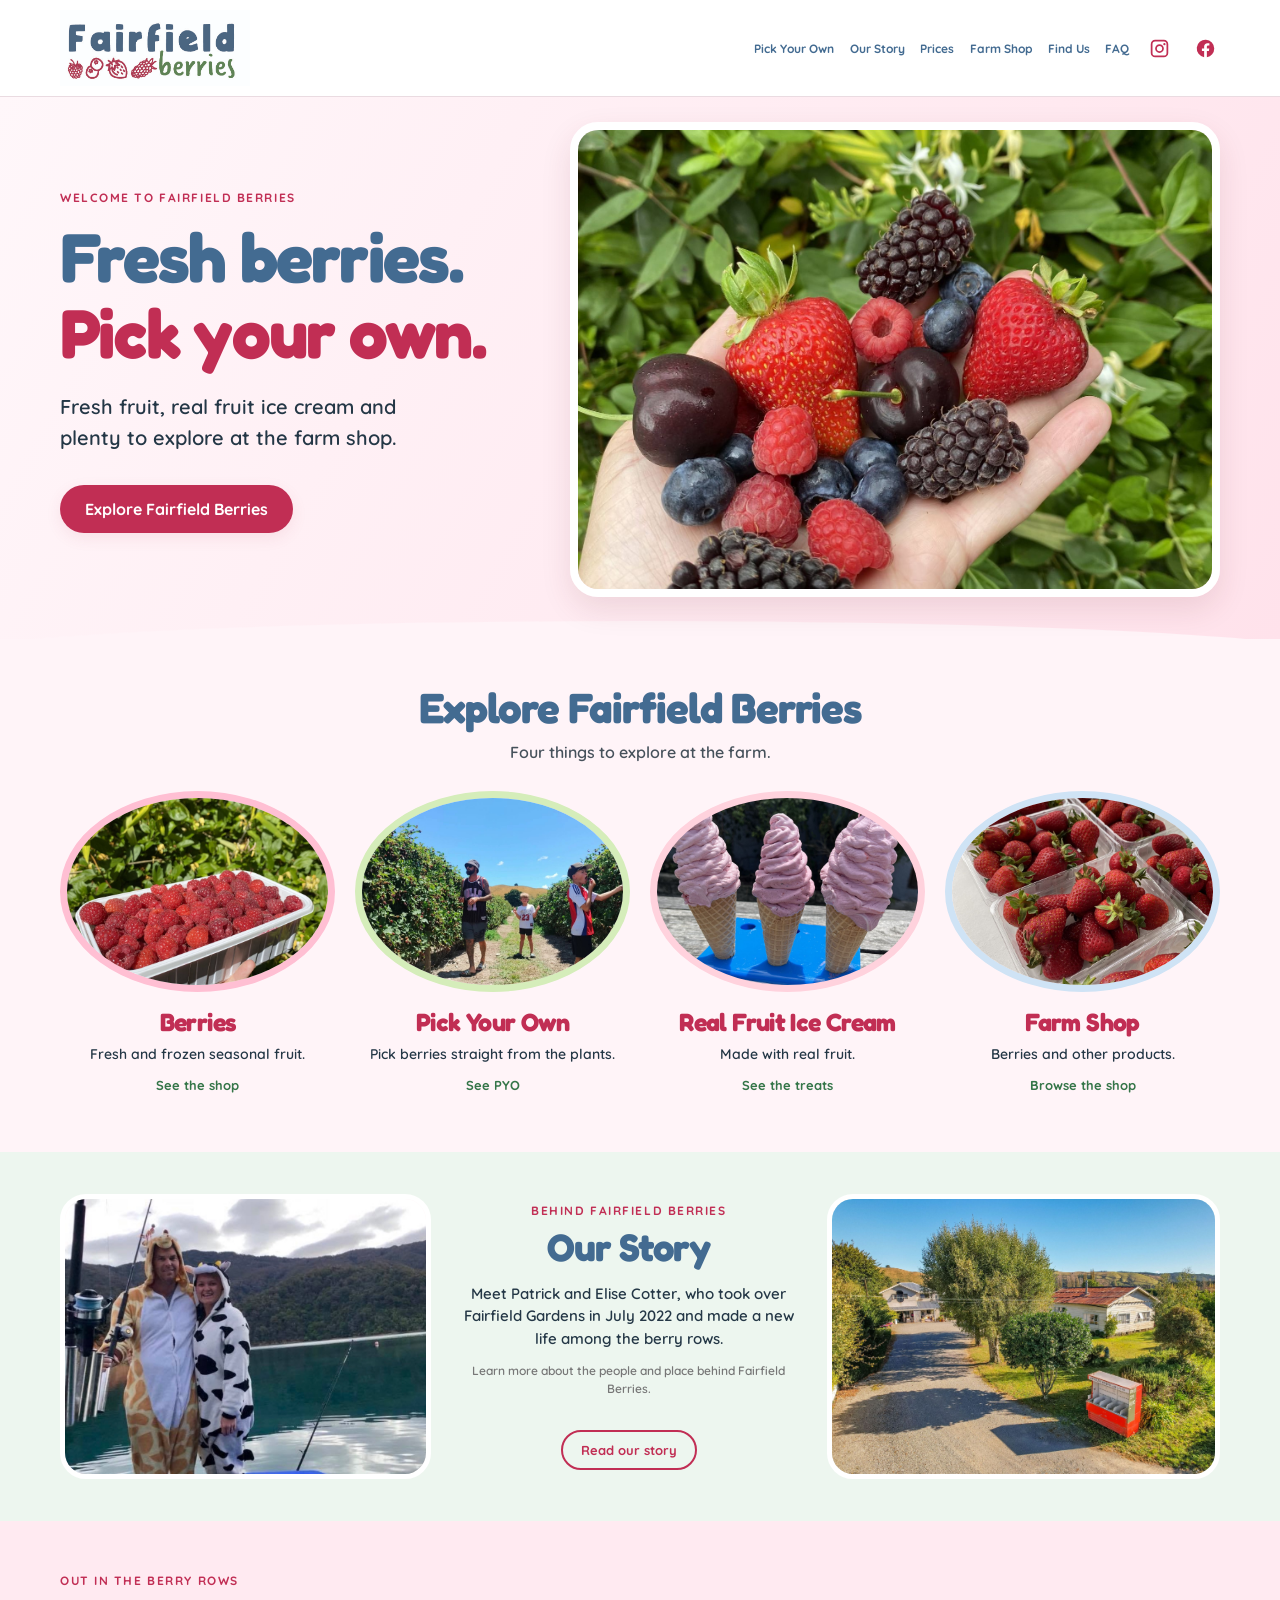
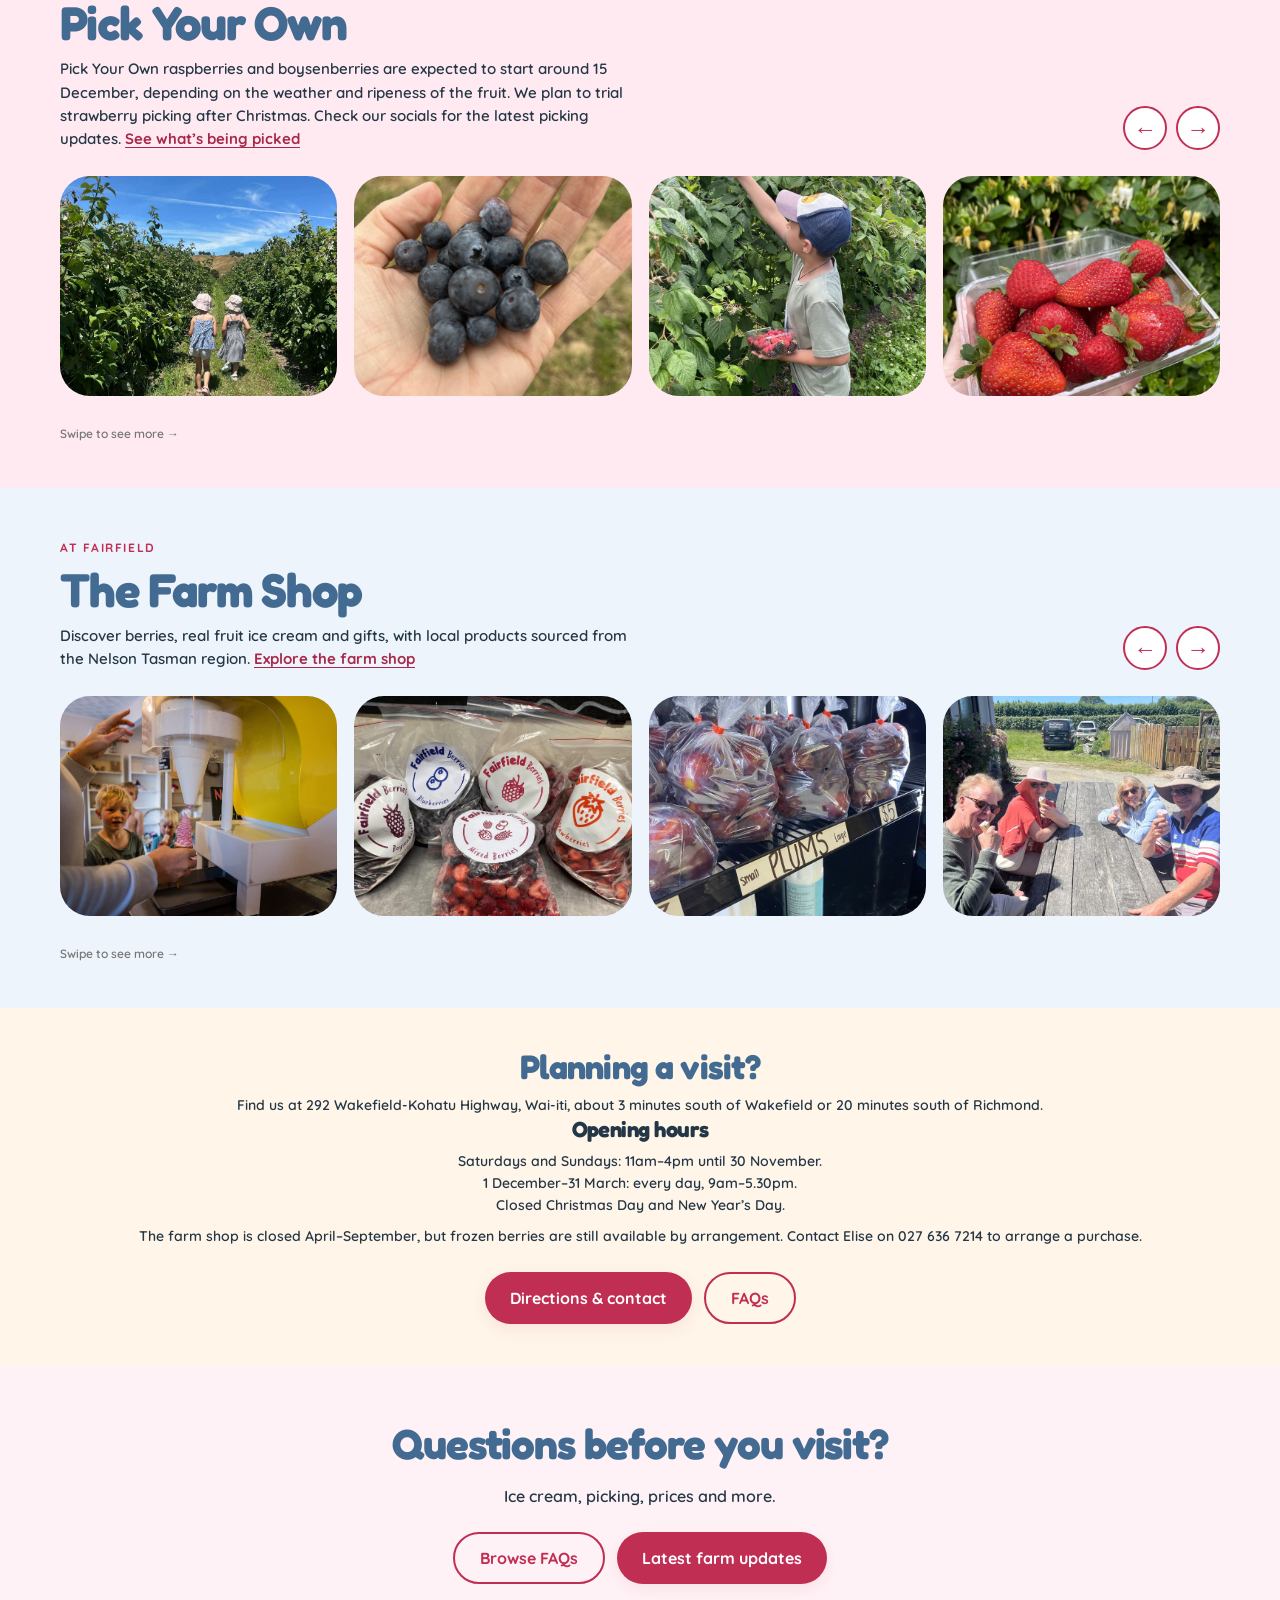
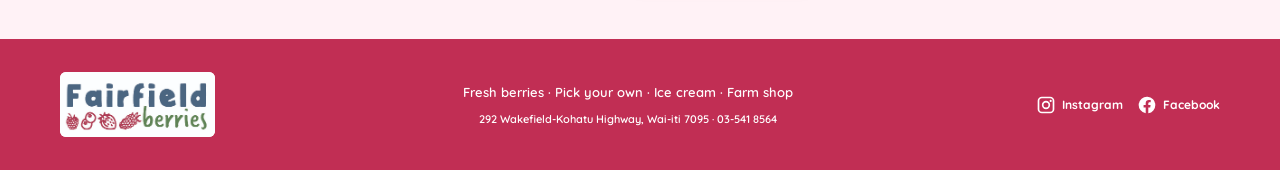
==== commit 0911655c: "Clarify seasonal closure and opening hours" ====
--- a/index.html
+++ b/index.html
@@ -2,4 +2,4 @@
 <article class="offer-card"><div class="offer-photo"><img loading="lazy" src="public/images/IMG_9956.jpeg" alt="Freshly picked raspberries in a punnet"></div><div class="offer-copy"><h3>Berries</h3><p>Fresh and frozen seasonal fruit.</p><a href="farm-shop.html">See the shop</a></div></article>
 <article class="offer-card"><div class="offer-photo"><img loading="lazy" src="public/images/IMG_5285.JPG" alt="Visitors picking berries among the rows"></div><div class="offer-copy"><h3>Pick Your Own</h3><p>Pick berries straight from the plants.</p><a href="pick-your-own.html">See PYO</a></div></article>
 <article class="offer-card"><div class="offer-photo icecream-photo"><img loading="lazy" src="public/images/IMG_5247.jpeg" alt="Three real fruit ice cream cones"></div><div class="offer-copy"><h3>Real Fruit Ice Cream</h3><p>Made with real fruit.</p><a href="farm-shop.html#icecream">See the treats</a></div></article>
-<article class="offer-card"><div class="offer-photo"><img loading="lazy" src="public/images/IMG_8722.jpeg" alt="Strawberry punnets available to purchase"></div><div class="offer-copy"><h3>Farm Shop</h3><p>Berries and other products.</p><a href="farm-shop.html">Browse the shop</a></div></article></div></div></section><section class="story-section" id="story"><span class="art-icon art-story art-blue" aria-hidden="true"></span><div class="wrap story-layout"><figure class="story-photo"><img src="public/images/elise-patrick.jpeg" loading="lazy" alt="Patrick and Elise fishing together in animal costumes"></figure><div class="story-text"><span class="eyebrow">Behind Fairfield Berries</span><h2>Our Story</h2><p>Meet Patrick and Elise Cotter, who took over Fairfield Gardens in July 2022 and made a new life among the berry rows.</p><p class="story-note">Learn more about the people and place behind Fairfield Berries.</p><div class="feature-extra"><a class="button outline" href="our-story.html">Read our story</a></div></div><figure class="story-farm-photo"><img src="public/images/IMG_5367.JPG?v=2" loading="lazy" alt="The entrance and farm buildings at Fairfield Berries"></figure></div></section><section class="focus-gallery focus-pyo" id="pyo"><span class="art-icon art-pyo art-black" aria-hidden="true"></span><div class="wrap"><div class="focus-heading"><div><span class="eyebrow">Out in the berry rows</span><h2>Pick Your Own</h2><p>Pick Your Own raspberries and boysenberries are expected to start around 15 December, depending on the weather and ripeness of the fruit. We plan to trial strawberry picking after Christmas. Check our socials for the latest picking updates. <a class="inline-link" href="pick-your-own.html">See what’s being picked</a></p></div><div class="focus-controls"><button type="button" data-carousel="pyo-track" data-direction="-1" aria-label="Previous Pick Your Own photo">←</button><button type="button" data-carousel="pyo-track" data-direction="1" aria-label="Next Pick Your Own photo">→</button></div></div><div class="focus-track" id="pyo-track" tabindex="0" aria-label="Pick Your Own photographs, swipe to browse"><figure><img loading="lazy" src="public/images/kids-in-row.jpg" alt="Two children walking through the berry rows"></figure><figure><img loading="lazy" src="public/images/IMG_5097.jpeg" alt="Fresh blueberries held in a hand"></figure><figure><img loading="lazy" src="public/images/IMG_5190.jpeg" alt="Child picking berries from the bushes"></figure><figure><img loading="lazy" src="public/images/IMG_8723.jpeg" alt="Fresh strawberries in a punnet"></figure><figure><img loading="lazy" src="public/images/IMG_9759.JPG" alt="Berry harvesting machinery at the farm"></figure><figure><img loading="lazy" src="public/images/IMG_9173.jpeg" alt="Fresh strawberries held in hands"></figure><figure><img loading="lazy" src="public/images/IMG_8540.jpeg" alt="Strawberry plants in the field"></figure><figure><img loading="lazy" src="public/images/IMG_5354.JPG" alt="An overview of the berry farm"></figure><figure><img loading="lazy" src="public/images/IMG_5285.JPG" alt="Visitors picking berries at Fairfield"></figure><figure><img loading="lazy" src="public/images/IMG_0252.jpeg" alt="Fresh blackberries in a punnet"></figure></div><p class="focus-hint">Swipe to see more <span aria-hidden="true">→</span></p></div></section><section class="focus-gallery focus-shop" id="shop"><span class="art-icon art-shop art-rasp" aria-hidden="true"></span><div class="wrap"><div class="focus-heading"><div><span class="eyebrow">At Fairfield</span><h2>The Farm Shop</h2><p>Discover berries, real fruit ice cream and gifts, with local products sourced from the Nelson Tasman region. <a class="inline-link" href="farm-shop.html">Explore the farm shop</a></p></div><div class="focus-controls"><button type="button" data-carousel="shop-track" data-direction="-1" aria-label="Previous The Farm Shop photo">←</button><button type="button" data-carousel="shop-track" data-direction="1" aria-label="Next The Farm Shop photo">→</button></div></div><div class="focus-track" id="shop-track" tabindex="0" aria-label="The Farm Shop photographs, swipe to browse"><figure><img loading="lazy" src="public/images/2023JulyNelson-9853.jpg" alt="Real fruit ice cream being made"></figure><figure><img loading="lazy" src="public/images/IMG_0549.JPG" alt="Fairfield Berries frozen berry packs"></figure><figure><img loading="lazy" src="public/images/IMG_0546.jpeg" alt="Plums and other produce inside the farm shop"></figure><figure><img loading="lazy" src="public/images/IMG_4282.jpeg" alt="Visitors enjoying ice cream at the farm"></figure><figure><img loading="lazy" src="public/images/IMG_5236.JPG" alt="Cherries available at Fairfield Berries"></figure><figure><img loading="lazy" src="public/images/IMG_8281.JPG" alt="A real fruit ice cream outside the farm shop"></figure><figure><img loading="lazy" src="public/images/IMG_9503.jpeg" alt="Fairfield Berries raspberry jam"></figure><figure><img loading="lazy" src="public/images/IMG_9905.JPG" alt="Real fruit ice cream in the machine"></figure><figure><img loading="lazy" src="public/images/IMG_9736.jpeg" alt="Fairfield Berries roadside and shop sign"></figure><figure><img loading="lazy" src="public/images/IMG_0320.jpeg" alt="Fresh mixed berry selection"></figure><figure><img loading="lazy" src="public/images/att.ncTzTL5oV1DxraBRiECZL8KEJpg0W0GxUp6aZ-5-NtA.jpg" alt="Fruit juices available in the farm shop"></figure><figure><img loading="lazy" src="public/images/att.ppPPLj3SfPF1LrcaUAv5IeHrudfxnGsH99uxMZJXOxI.jpg" alt="Fruit snacks available at the farm shop"></figure><figure><img loading="lazy" src="public/images/shop-3.jpg" alt="Canned drinks on display in the farm shop"></figure></div><p class="focus-hint">Swipe to see more <span aria-hidden="true">→</span></p></div></section><section class="visit-simple" id="visit"><span class="art-icon art-visit art-straw" aria-hidden="true"></span><div class="wrap"><h2>Planning a visit?</h2><p>Find us at 292 Wakefield-Kohatu Highway, Wai-iti, about 3 minutes south of Wakefield or 20 minutes south of Richmond.</p><h3>Opening hours</h3><p>Saturdays and Sundays: 11am–4pm until 30 November.<br>From 1 December: every day, 9am–5.30pm.<br>Closed Christmas Day and New Year’s Day.</p><div class="actions" style="justify-content:center"><a class="button" href="find-us.html">Directions & contact</a><a class="button outline" href="faq.html">FAQs</a></div></div></section></main><section class="faq-teaser"><div class="wrap"><h2>Questions before you visit?</h2><p>Ice cream, picking, prices and more.</p><div class="actions" style="justify-content:center"><a class="button outline" href="faq.html">Browse FAQs</a><a class="button" href="https://www.instagram.com/fairfield_berries/" target="_blank" rel="noopener noreferrer">Latest farm updates</a></div></div></section><footer class="footer"><div class="wrap footer-inner"><a class="footer-logo" href="index.html"><img src="public/logos/Fairfield%20Berries%20Logos-02.jpg" alt="Fairfield Berries"></a><div class="footer-content"><p>Fresh berries · Pick your own · Ice cream · Farm shop</p><small>292 Wakefield-Kohatu Highway, Wai-iti 7095 · 03-541 8564</small></div><div class="footer-social"><a href="https://www.instagram.com/fairfield_berries/" target="_blank" rel="noopener noreferrer"><svg viewBox="0 0 24 24" aria-hidden="true"><path d="M7 2h10a5 5 0 0 1 5 5v10a5 5 0 0 1-5 5H7a5 5 0 0 1-5-5V7a5 5 0 0 1 5-5zm0 2a3 3 0 0 0-3 3v10a3 3 0 0 0 3 3h10a3 3 0 0 0 3-3V7a3 3 0 0 0-3-3H7zm5 3a5 5 0 1 1 0 10 5 5 0 0 1 0-10zm0 2a3 3 0 1 0 0 6 3 3 0 0 0 0-6zm5.6-3.2a1.3 1.3 0 1 1 0 2.6 1.3 1.3 0 0 1 0-2.6z"/></svg> Instagram</a><a href="https://www.facebook.com/fairfieldberries" target="_blank" rel="noopener noreferrer"><svg viewBox="0 0 24 24" aria-hidden="true"><path d="M22 12A10 10 0 1 0 10.44 21.9v-7.03H7.9V12h2.54V9.8c0-2.5 1.49-3.89 3.77-3.89 1.09 0 2.23.2 2.23.2v2.46h-1.26c-1.24 0-1.62.77-1.62 1.56V12h2.76l-.44 2.87h-2.32v7.03A10 10 0 0 0 22 12z"/></svg> Facebook</a></div></div></footer><script>document.querySelector('.menu-toggle')?.addEventListener('click',e=>{const nav=document.querySelector('.site-nav');nav.classList.toggle('open');e.currentTarget.setAttribute('aria-expanded',nav.classList.contains('open'));});document.querySelectorAll('.site-nav a').forEach(a=>a.addEventListener('click',()=>{document.querySelector('.site-nav')?.classList.remove('open');document.querySelector('.menu-toggle')?.setAttribute('aria-expanded','false')}));document.querySelectorAll('[data-carousel]').forEach(b=>b.addEventListener('click',()=>{const t=document.getElementById(b.dataset.carousel);const c=t?.firstElementChild;if(!c)return;const gap=parseFloat(getComputedStyle(t).gap)||14;t.scrollBy({left:Number(b.dataset.direction)*(c.getBoundingClientRect().width+gap),behavior:'smooth'})}));</script></body></html>+<article class="offer-card"><div class="offer-photo"><img loading="lazy" src="public/images/IMG_8722.jpeg" alt="Strawberry punnets available to purchase"></div><div class="offer-copy"><h3>Farm Shop</h3><p>Berries and other products.</p><a href="farm-shop.html">Browse the shop</a></div></article></div></div></section><section class="story-section" id="story"><span class="art-icon art-story art-blue" aria-hidden="true"></span><div class="wrap story-layout"><figure class="story-photo"><img src="public/images/elise-patrick.jpeg" loading="lazy" alt="Patrick and Elise fishing together in animal costumes"></figure><div class="story-text"><span class="eyebrow">Behind Fairfield Berries</span><h2>Our Story</h2><p>Meet Patrick and Elise Cotter, who took over Fairfield Gardens in July 2022 and made a new life among the berry rows.</p><p class="story-note">Learn more about the people and place behind Fairfield Berries.</p><div class="feature-extra"><a class="button outline" href="our-story.html">Read our story</a></div></div><figure class="story-farm-photo"><img src="public/images/IMG_5367.JPG?v=2" loading="lazy" alt="The entrance and farm buildings at Fairfield Berries"></figure></div></section><section class="focus-gallery focus-pyo" id="pyo"><span class="art-icon art-pyo art-black" aria-hidden="true"></span><div class="wrap"><div class="focus-heading"><div><span class="eyebrow">Out in the berry rows</span><h2>Pick Your Own</h2><p>Pick Your Own raspberries and boysenberries are expected to start around 15 December, depending on the weather and ripeness of the fruit. We plan to trial strawberry picking after Christmas. Check our socials for the latest picking updates. <a class="inline-link" href="pick-your-own.html">See what’s being picked</a></p></div><div class="focus-controls"><button type="button" data-carousel="pyo-track" data-direction="-1" aria-label="Previous Pick Your Own photo">←</button><button type="button" data-carousel="pyo-track" data-direction="1" aria-label="Next Pick Your Own photo">→</button></div></div><div class="focus-track" id="pyo-track" tabindex="0" aria-label="Pick Your Own photographs, swipe to browse"><figure><img loading="lazy" src="public/images/kids-in-row.jpg" alt="Two children walking through the berry rows"></figure><figure><img loading="lazy" src="public/images/IMG_5097.jpeg" alt="Fresh blueberries held in a hand"></figure><figure><img loading="lazy" src="public/images/IMG_5190.jpeg" alt="Child picking berries from the bushes"></figure><figure><img loading="lazy" src="public/images/IMG_8723.jpeg" alt="Fresh strawberries in a punnet"></figure><figure><img loading="lazy" src="public/images/IMG_9759.JPG" alt="Berry harvesting machinery at the farm"></figure><figure><img loading="lazy" src="public/images/IMG_9173.jpeg" alt="Fresh strawberries held in hands"></figure><figure><img loading="lazy" src="public/images/IMG_8540.jpeg" alt="Strawberry plants in the field"></figure><figure><img loading="lazy" src="public/images/IMG_5354.JPG" alt="An overview of the berry farm"></figure><figure><img loading="lazy" src="public/images/IMG_5285.JPG" alt="Visitors picking berries at Fairfield"></figure><figure><img loading="lazy" src="public/images/IMG_0252.jpeg" alt="Fresh blackberries in a punnet"></figure></div><p class="focus-hint">Swipe to see more <span aria-hidden="true">→</span></p></div></section><section class="focus-gallery focus-shop" id="shop"><span class="art-icon art-shop art-rasp" aria-hidden="true"></span><div class="wrap"><div class="focus-heading"><div><span class="eyebrow">At Fairfield</span><h2>The Farm Shop</h2><p>Discover berries, real fruit ice cream and gifts, with local products sourced from the Nelson Tasman region. <a class="inline-link" href="farm-shop.html">Explore the farm shop</a></p></div><div class="focus-controls"><button type="button" data-carousel="shop-track" data-direction="-1" aria-label="Previous The Farm Shop photo">←</button><button type="button" data-carousel="shop-track" data-direction="1" aria-label="Next The Farm Shop photo">→</button></div></div><div class="focus-track" id="shop-track" tabindex="0" aria-label="The Farm Shop photographs, swipe to browse"><figure><img loading="lazy" src="public/images/2023JulyNelson-9853.jpg" alt="Real fruit ice cream being made"></figure><figure><img loading="lazy" src="public/images/IMG_0549.JPG" alt="Fairfield Berries frozen berry packs"></figure><figure><img loading="lazy" src="public/images/IMG_0546.jpeg" alt="Plums and other produce inside the farm shop"></figure><figure><img loading="lazy" src="public/images/IMG_4282.jpeg" alt="Visitors enjoying ice cream at the farm"></figure><figure><img loading="lazy" src="public/images/IMG_5236.JPG" alt="Cherries available at Fairfield Berries"></figure><figure><img loading="lazy" src="public/images/IMG_8281.JPG" alt="A real fruit ice cream outside the farm shop"></figure><figure><img loading="lazy" src="public/images/IMG_9503.jpeg" alt="Fairfield Berries raspberry jam"></figure><figure><img loading="lazy" src="public/images/IMG_9905.JPG" alt="Real fruit ice cream in the machine"></figure><figure><img loading="lazy" src="public/images/IMG_9736.jpeg" alt="Fairfield Berries roadside and shop sign"></figure><figure><img loading="lazy" src="public/images/IMG_0320.jpeg" alt="Fresh mixed berry selection"></figure><figure><img loading="lazy" src="public/images/att.ncTzTL5oV1DxraBRiECZL8KEJpg0W0GxUp6aZ-5-NtA.jpg" alt="Fruit juices available in the farm shop"></figure><figure><img loading="lazy" src="public/images/att.ppPPLj3SfPF1LrcaUAv5IeHrudfxnGsH99uxMZJXOxI.jpg" alt="Fruit snacks available at the farm shop"></figure><figure><img loading="lazy" src="public/images/shop-3.jpg" alt="Canned drinks on display in the farm shop"></figure></div><p class="focus-hint">Swipe to see more <span aria-hidden="true">→</span></p></div></section><section class="visit-simple" id="visit"><span class="art-icon art-visit art-straw" aria-hidden="true"></span><div class="wrap"><h2>Planning a visit?</h2><p>Find us at 292 Wakefield-Kohatu Highway, Wai-iti, about 3 minutes south of Wakefield or 20 minutes south of Richmond.</p><h3>Opening hours</h3><p>Saturdays and Sundays: 11am–4pm until 30 November.<br>1 December–31 March: every day, 9am–5.30pm.<br>Closed Christmas Day and New Year’s Day.</p><p>The farm shop is closed April–September, but frozen berries are still available by arrangement. Contact Elise on <a href="tel:+64276367214">027 636 7214</a> to arrange a purchase.</p><div class="actions" style="justify-content:center"><a class="button" href="find-us.html">Directions & contact</a><a class="button outline" href="faq.html">FAQs</a></div></div></section></main><section class="faq-teaser"><div class="wrap"><h2>Questions before you visit?</h2><p>Ice cream, picking, prices and more.</p><div class="actions" style="justify-content:center"><a class="button outline" href="faq.html">Browse FAQs</a><a class="button" href="https://www.instagram.com/fairfield_berries/" target="_blank" rel="noopener noreferrer">Latest farm updates</a></div></div></section><footer class="footer"><div class="wrap footer-inner"><a class="footer-logo" href="index.html"><img src="public/logos/Fairfield%20Berries%20Logos-02.jpg" alt="Fairfield Berries"></a><div class="footer-content"><p>Fresh berries · Pick your own · Ice cream · Farm shop</p><small>292 Wakefield-Kohatu Highway, Wai-iti 7095 · 03-541 8564</small></div><div class="footer-social"><a href="https://www.instagram.com/fairfield_berries/" target="_blank" rel="noopener noreferrer"><svg viewBox="0 0 24 24" aria-hidden="true"><path d="M7 2h10a5 5 0 0 1 5 5v10a5 5 0 0 1-5 5H7a5 5 0 0 1-5-5V7a5 5 0 0 1 5-5zm0 2a3 3 0 0 0-3 3v10a3 3 0 0 0 3 3h10a3 3 0 0 0 3-3V7a3 3 0 0 0-3-3H7zm5 3a5 5 0 1 1 0 10 5 5 0 0 1 0-10zm0 2a3 3 0 1 0 0 6 3 3 0 0 0 0-6zm5.6-3.2a1.3 1.3 0 1 1 0 2.6 1.3 1.3 0 0 1 0-2.6z"/></svg> Instagram</a><a href="https://www.facebook.com/fairfieldberries" target="_blank" rel="noopener noreferrer"><svg viewBox="0 0 24 24" aria-hidden="true"><path d="M22 12A10 10 0 1 0 10.44 21.9v-7.03H7.9V12h2.54V9.8c0-2.5 1.49-3.89 3.77-3.89 1.09 0 2.23.2 2.23.2v2.46h-1.26c-1.24 0-1.62.77-1.62 1.56V12h2.76l-.44 2.87h-2.32v7.03A10 10 0 0 0 22 12z"/></svg> Facebook</a></div></div></footer><script>document.querySelector('.menu-toggle')?.addEventListener('click',e=>{const nav=document.querySelector('.site-nav');nav.classList.toggle('open');e.currentTarget.setAttribute('aria-expanded',nav.classList.contains('open'));});document.querySelectorAll('.site-nav a').forEach(a=>a.addEventListener('click',()=>{document.querySelector('.site-nav')?.classList.remove('open');document.querySelector('.menu-toggle')?.setAttribute('aria-expanded','false')}));document.querySelectorAll('[data-carousel]').forEach(b=>b.addEventListener('click',()=>{const t=document.getElementById(b.dataset.carousel);const c=t?.firstElementChild;if(!c)return;const gap=parseFloat(getComputedStyle(t).gap)||14;t.scrollBy({left:Number(b.dataset.direction)*(c.getBoundingClientRect().width+gap),behavior:'smooth'})}));</script></body></html>
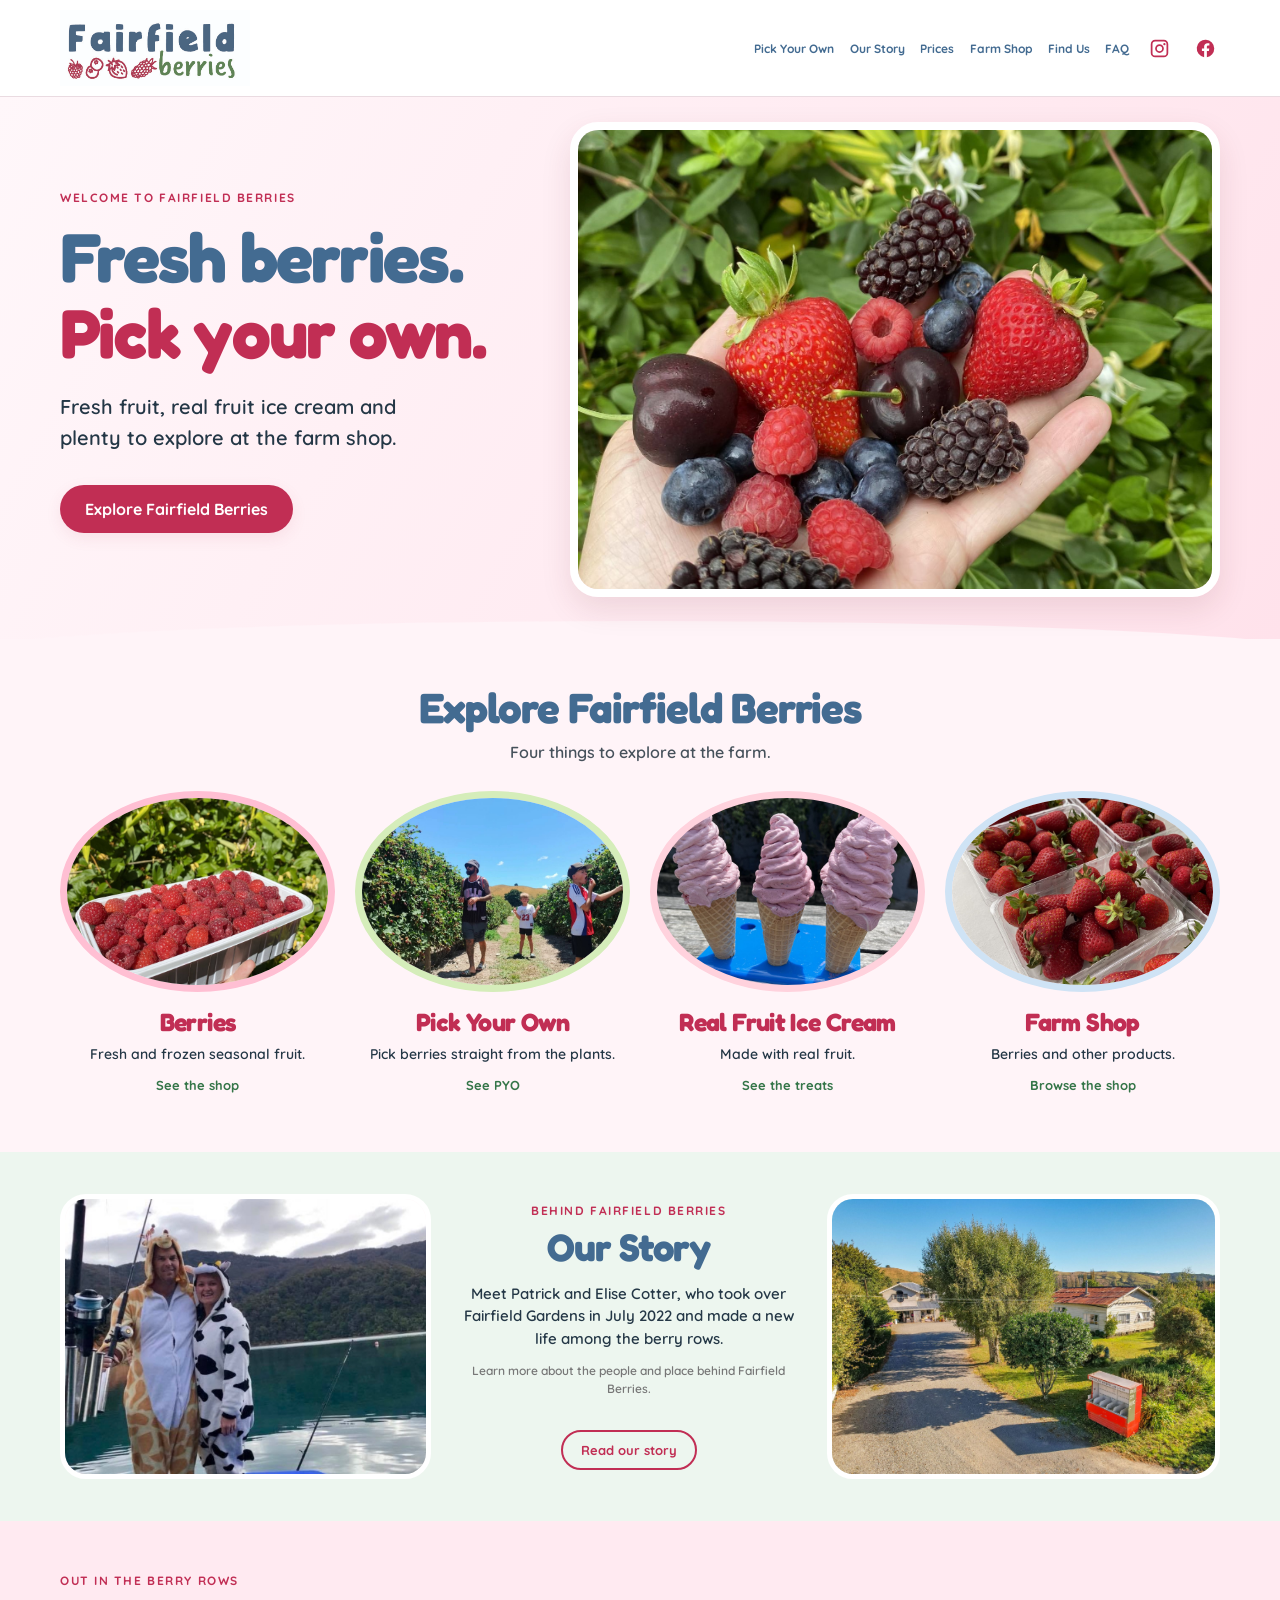
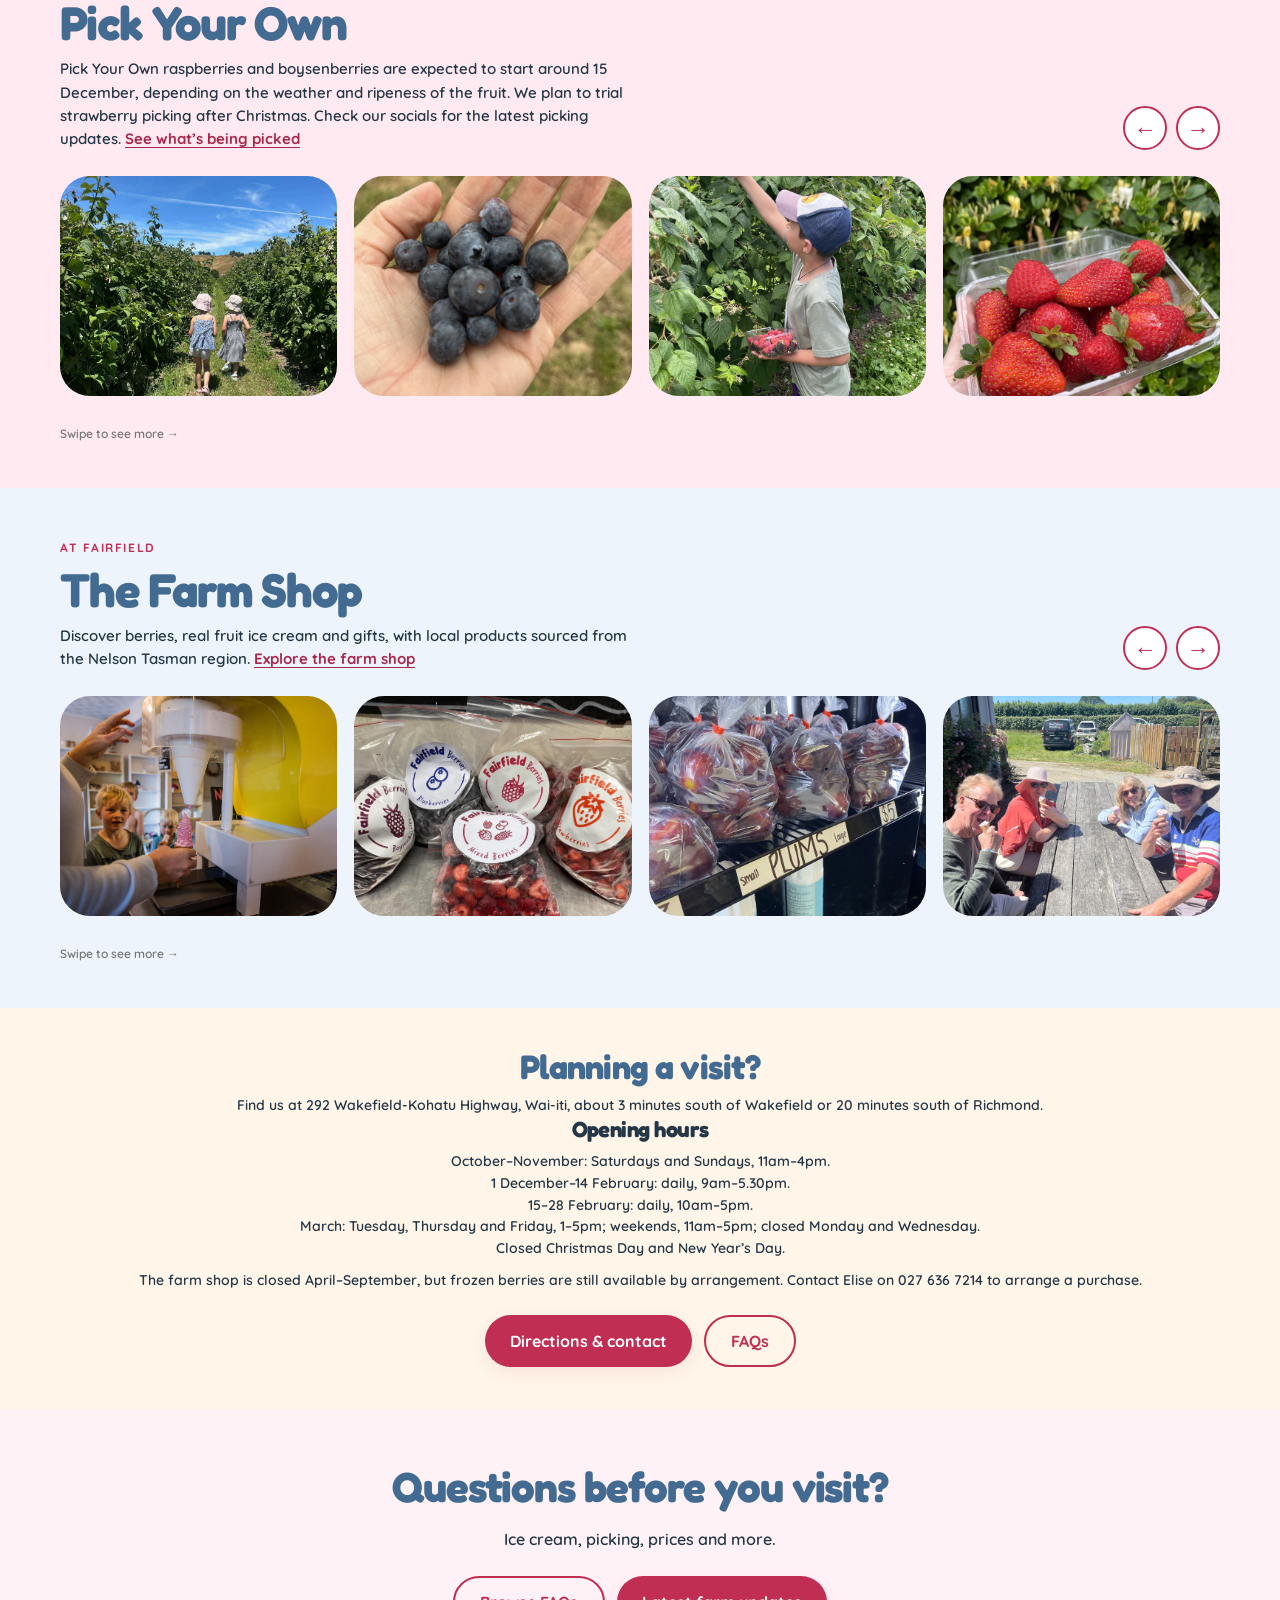
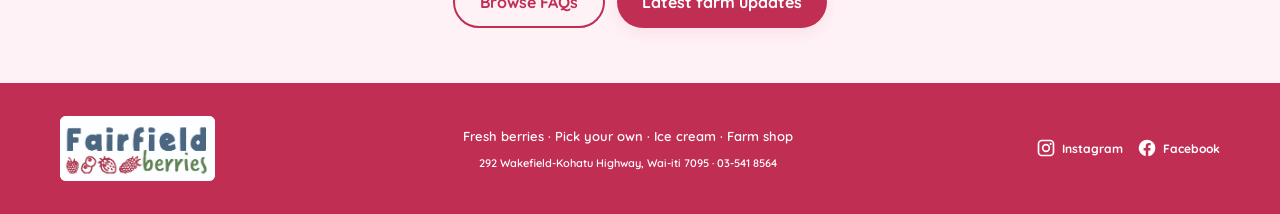
==== commit d3151081: "Apply confirmed seasonal hours and picking information" ====
--- a/index.html
+++ b/index.html
@@ -2,4 +2,4 @@
 <article class="offer-card"><div class="offer-photo"><img loading="lazy" src="public/images/IMG_9956.jpeg" alt="Freshly picked raspberries in a punnet"></div><div class="offer-copy"><h3>Berries</h3><p>Fresh and frozen seasonal fruit.</p><a href="farm-shop.html">See the shop</a></div></article>
 <article class="offer-card"><div class="offer-photo"><img loading="lazy" src="public/images/IMG_5285.JPG" alt="Visitors picking berries among the rows"></div><div class="offer-copy"><h3>Pick Your Own</h3><p>Pick berries straight from the plants.</p><a href="pick-your-own.html">See PYO</a></div></article>
 <article class="offer-card"><div class="offer-photo icecream-photo"><img loading="lazy" src="public/images/IMG_5247.jpeg" alt="Three real fruit ice cream cones"></div><div class="offer-copy"><h3>Real Fruit Ice Cream</h3><p>Made with real fruit.</p><a href="farm-shop.html#icecream">See the treats</a></div></article>
-<article class="offer-card"><div class="offer-photo"><img loading="lazy" src="public/images/IMG_8722.jpeg" alt="Strawberry punnets available to purchase"></div><div class="offer-copy"><h3>Farm Shop</h3><p>Berries and other products.</p><a href="farm-shop.html">Browse the shop</a></div></article></div></div></section><section class="story-section" id="story"><span class="art-icon art-story art-blue" aria-hidden="true"></span><div class="wrap story-layout"><figure class="story-photo"><img src="public/images/elise-patrick.jpeg" loading="lazy" alt="Patrick and Elise fishing together in animal costumes"></figure><div class="story-text"><span class="eyebrow">Behind Fairfield Berries</span><h2>Our Story</h2><p>Meet Patrick and Elise Cotter, who took over Fairfield Gardens in July 2022 and made a new life among the berry rows.</p><p class="story-note">Learn more about the people and place behind Fairfield Berries.</p><div class="feature-extra"><a class="button outline" href="our-story.html">Read our story</a></div></div><figure class="story-farm-photo"><img src="public/images/IMG_5367.JPG?v=2" loading="lazy" alt="The entrance and farm buildings at Fairfield Berries"></figure></div></section><section class="focus-gallery focus-pyo" id="pyo"><span class="art-icon art-pyo art-black" aria-hidden="true"></span><div class="wrap"><div class="focus-heading"><div><span class="eyebrow">Out in the berry rows</span><h2>Pick Your Own</h2><p>Pick Your Own raspberries and boysenberries are expected to start around 15 December, depending on the weather and ripeness of the fruit. We plan to trial strawberry picking after Christmas. Check our socials for the latest picking updates. <a class="inline-link" href="pick-your-own.html">See what’s being picked</a></p></div><div class="focus-controls"><button type="button" data-carousel="pyo-track" data-direction="-1" aria-label="Previous Pick Your Own photo">←</button><button type="button" data-carousel="pyo-track" data-direction="1" aria-label="Next Pick Your Own photo">→</button></div></div><div class="focus-track" id="pyo-track" tabindex="0" aria-label="Pick Your Own photographs, swipe to browse"><figure><img loading="lazy" src="public/images/kids-in-row.jpg" alt="Two children walking through the berry rows"></figure><figure><img loading="lazy" src="public/images/IMG_5097.jpeg" alt="Fresh blueberries held in a hand"></figure><figure><img loading="lazy" src="public/images/IMG_5190.jpeg" alt="Child picking berries from the bushes"></figure><figure><img loading="lazy" src="public/images/IMG_8723.jpeg" alt="Fresh strawberries in a punnet"></figure><figure><img loading="lazy" src="public/images/IMG_9759.JPG" alt="Berry harvesting machinery at the farm"></figure><figure><img loading="lazy" src="public/images/IMG_9173.jpeg" alt="Fresh strawberries held in hands"></figure><figure><img loading="lazy" src="public/images/IMG_8540.jpeg" alt="Strawberry plants in the field"></figure><figure><img loading="lazy" src="public/images/IMG_5354.JPG" alt="An overview of the berry farm"></figure><figure><img loading="lazy" src="public/images/IMG_5285.JPG" alt="Visitors picking berries at Fairfield"></figure><figure><img loading="lazy" src="public/images/IMG_0252.jpeg" alt="Fresh blackberries in a punnet"></figure></div><p class="focus-hint">Swipe to see more <span aria-hidden="true">→</span></p></div></section><section class="focus-gallery focus-shop" id="shop"><span class="art-icon art-shop art-rasp" aria-hidden="true"></span><div class="wrap"><div class="focus-heading"><div><span class="eyebrow">At Fairfield</span><h2>The Farm Shop</h2><p>Discover berries, real fruit ice cream and gifts, with local products sourced from the Nelson Tasman region. <a class="inline-link" href="farm-shop.html">Explore the farm shop</a></p></div><div class="focus-controls"><button type="button" data-carousel="shop-track" data-direction="-1" aria-label="Previous The Farm Shop photo">←</button><button type="button" data-carousel="shop-track" data-direction="1" aria-label="Next The Farm Shop photo">→</button></div></div><div class="focus-track" id="shop-track" tabindex="0" aria-label="The Farm Shop photographs, swipe to browse"><figure><img loading="lazy" src="public/images/2023JulyNelson-9853.jpg" alt="Real fruit ice cream being made"></figure><figure><img loading="lazy" src="public/images/IMG_0549.JPG" alt="Fairfield Berries frozen berry packs"></figure><figure><img loading="lazy" src="public/images/IMG_0546.jpeg" alt="Plums and other produce inside the farm shop"></figure><figure><img loading="lazy" src="public/images/IMG_4282.jpeg" alt="Visitors enjoying ice cream at the farm"></figure><figure><img loading="lazy" src="public/images/IMG_5236.JPG" alt="Cherries available at Fairfield Berries"></figure><figure><img loading="lazy" src="public/images/IMG_8281.JPG" alt="A real fruit ice cream outside the farm shop"></figure><figure><img loading="lazy" src="public/images/IMG_9503.jpeg" alt="Fairfield Berries raspberry jam"></figure><figure><img loading="lazy" src="public/images/IMG_9905.JPG" alt="Real fruit ice cream in the machine"></figure><figure><img loading="lazy" src="public/images/IMG_9736.jpeg" alt="Fairfield Berries roadside and shop sign"></figure><figure><img loading="lazy" src="public/images/IMG_0320.jpeg" alt="Fresh mixed berry selection"></figure><figure><img loading="lazy" src="public/images/att.ncTzTL5oV1DxraBRiECZL8KEJpg0W0GxUp6aZ-5-NtA.jpg" alt="Fruit juices available in the farm shop"></figure><figure><img loading="lazy" src="public/images/att.ppPPLj3SfPF1LrcaUAv5IeHrudfxnGsH99uxMZJXOxI.jpg" alt="Fruit snacks available at the farm shop"></figure><figure><img loading="lazy" src="public/images/shop-3.jpg" alt="Canned drinks on display in the farm shop"></figure></div><p class="focus-hint">Swipe to see more <span aria-hidden="true">→</span></p></div></section><section class="visit-simple" id="visit"><span class="art-icon art-visit art-straw" aria-hidden="true"></span><div class="wrap"><h2>Planning a visit?</h2><p>Find us at 292 Wakefield-Kohatu Highway, Wai-iti, about 3 minutes south of Wakefield or 20 minutes south of Richmond.</p><h3>Opening hours</h3><p>Saturdays and Sundays: 11am–4pm until 30 November.<br>1 December–31 March: every day, 9am–5.30pm.<br>Closed Christmas Day and New Year’s Day.</p><p>The farm shop is closed April–September, but frozen berries are still available by arrangement. Contact Elise on <a href="tel:+64276367214">027 636 7214</a> to arrange a purchase.</p><div class="actions" style="justify-content:center"><a class="button" href="find-us.html">Directions & contact</a><a class="button outline" href="faq.html">FAQs</a></div></div></section></main><section class="faq-teaser"><div class="wrap"><h2>Questions before you visit?</h2><p>Ice cream, picking, prices and more.</p><div class="actions" style="justify-content:center"><a class="button outline" href="faq.html">Browse FAQs</a><a class="button" href="https://www.instagram.com/fairfield_berries/" target="_blank" rel="noopener noreferrer">Latest farm updates</a></div></div></section><footer class="footer"><div class="wrap footer-inner"><a class="footer-logo" href="index.html"><img src="public/logos/Fairfield%20Berries%20Logos-02.jpg" alt="Fairfield Berries"></a><div class="footer-content"><p>Fresh berries · Pick your own · Ice cream · Farm shop</p><small>292 Wakefield-Kohatu Highway, Wai-iti 7095 · 03-541 8564</small></div><div class="footer-social"><a href="https://www.instagram.com/fairfield_berries/" target="_blank" rel="noopener noreferrer"><svg viewBox="0 0 24 24" aria-hidden="true"><path d="M7 2h10a5 5 0 0 1 5 5v10a5 5 0 0 1-5 5H7a5 5 0 0 1-5-5V7a5 5 0 0 1 5-5zm0 2a3 3 0 0 0-3 3v10a3 3 0 0 0 3 3h10a3 3 0 0 0 3-3V7a3 3 0 0 0-3-3H7zm5 3a5 5 0 1 1 0 10 5 5 0 0 1 0-10zm0 2a3 3 0 1 0 0 6 3 3 0 0 0 0-6zm5.6-3.2a1.3 1.3 0 1 1 0 2.6 1.3 1.3 0 0 1 0-2.6z"/></svg> Instagram</a><a href="https://www.facebook.com/fairfieldberries" target="_blank" rel="noopener noreferrer"><svg viewBox="0 0 24 24" aria-hidden="true"><path d="M22 12A10 10 0 1 0 10.44 21.9v-7.03H7.9V12h2.54V9.8c0-2.5 1.49-3.89 3.77-3.89 1.09 0 2.23.2 2.23.2v2.46h-1.26c-1.24 0-1.62.77-1.62 1.56V12h2.76l-.44 2.87h-2.32v7.03A10 10 0 0 0 22 12z"/></svg> Facebook</a></div></div></footer><script>document.querySelector('.menu-toggle')?.addEventListener('click',e=>{const nav=document.querySelector('.site-nav');nav.classList.toggle('open');e.currentTarget.setAttribute('aria-expanded',nav.classList.contains('open'));});document.querySelectorAll('.site-nav a').forEach(a=>a.addEventListener('click',()=>{document.querySelector('.site-nav')?.classList.remove('open');document.querySelector('.menu-toggle')?.setAttribute('aria-expanded','false')}));document.querySelectorAll('[data-carousel]').forEach(b=>b.addEventListener('click',()=>{const t=document.getElementById(b.dataset.carousel);const c=t?.firstElementChild;if(!c)return;const gap=parseFloat(getComputedStyle(t).gap)||14;t.scrollBy({left:Number(b.dataset.direction)*(c.getBoundingClientRect().width+gap),behavior:'smooth'})}));</script></body></html>+<article class="offer-card"><div class="offer-photo"><img loading="lazy" src="public/images/IMG_8722.jpeg" alt="Strawberry punnets available to purchase"></div><div class="offer-copy"><h3>Farm Shop</h3><p>Berries and other products.</p><a href="farm-shop.html">Browse the shop</a></div></article></div></div></section><section class="story-section" id="story"><span class="art-icon art-story art-blue" aria-hidden="true"></span><div class="wrap story-layout"><figure class="story-photo"><img src="public/images/elise-patrick.jpeg" loading="lazy" alt="Patrick and Elise fishing together in animal costumes"></figure><div class="story-text"><span class="eyebrow">Behind Fairfield Berries</span><h2>Our Story</h2><p>Meet Patrick and Elise Cotter, who took over Fairfield Gardens in July 2022 and made a new life among the berry rows.</p><p class="story-note">Learn more about the people and place behind Fairfield Berries.</p><div class="feature-extra"><a class="button outline" href="our-story.html">Read our story</a></div></div><figure class="story-farm-photo"><img src="public/images/IMG_5367.JPG?v=2" loading="lazy" alt="The entrance and farm buildings at Fairfield Berries"></figure></div></section><section class="focus-gallery focus-pyo" id="pyo"><span class="art-icon art-pyo art-black" aria-hidden="true"></span><div class="wrap"><div class="focus-heading"><div><span class="eyebrow">Out in the berry rows</span><h2>Pick Your Own</h2><p>Pick Your Own raspberries and boysenberries are expected to start around 15 December, depending on the weather and ripeness of the fruit. We plan to trial strawberry picking after Christmas. Check our socials for the latest picking updates. <a class="inline-link" href="pick-your-own.html">See what’s being picked</a></p></div><div class="focus-controls"><button type="button" data-carousel="pyo-track" data-direction="-1" aria-label="Previous Pick Your Own photo">←</button><button type="button" data-carousel="pyo-track" data-direction="1" aria-label="Next Pick Your Own photo">→</button></div></div><div class="focus-track" id="pyo-track" tabindex="0" aria-label="Pick Your Own photographs, swipe to browse"><figure><img loading="lazy" src="public/images/kids-in-row.jpg" alt="Two children walking through the berry rows"></figure><figure><img loading="lazy" src="public/images/IMG_5097.jpeg" alt="Fresh blueberries held in a hand"></figure><figure><img loading="lazy" src="public/images/IMG_5190.jpeg" alt="Child picking berries from the bushes"></figure><figure><img loading="lazy" src="public/images/IMG_8723.jpeg" alt="Fresh strawberries in a punnet"></figure><figure><img loading="lazy" src="public/images/IMG_9759.JPG" alt="Berry harvesting machinery at the farm"></figure><figure><img loading="lazy" src="public/images/IMG_9173.jpeg" alt="Fresh strawberries held in hands"></figure><figure><img loading="lazy" src="public/images/IMG_8540.jpeg" alt="Strawberry plants in the field"></figure><figure><img loading="lazy" src="public/images/IMG_5354.JPG" alt="An overview of the berry farm"></figure><figure><img loading="lazy" src="public/images/IMG_5285.JPG" alt="Visitors picking berries at Fairfield"></figure><figure><img loading="lazy" src="public/images/IMG_0252.jpeg" alt="Fresh blackberries in a punnet"></figure></div><p class="focus-hint">Swipe to see more <span aria-hidden="true">→</span></p></div></section><section class="focus-gallery focus-shop" id="shop"><span class="art-icon art-shop art-rasp" aria-hidden="true"></span><div class="wrap"><div class="focus-heading"><div><span class="eyebrow">At Fairfield</span><h2>The Farm Shop</h2><p>Discover berries, real fruit ice cream and gifts, with local products sourced from the Nelson Tasman region. <a class="inline-link" href="farm-shop.html">Explore the farm shop</a></p></div><div class="focus-controls"><button type="button" data-carousel="shop-track" data-direction="-1" aria-label="Previous The Farm Shop photo">←</button><button type="button" data-carousel="shop-track" data-direction="1" aria-label="Next The Farm Shop photo">→</button></div></div><div class="focus-track" id="shop-track" tabindex="0" aria-label="The Farm Shop photographs, swipe to browse"><figure><img loading="lazy" src="public/images/2023JulyNelson-9853.jpg" alt="Real fruit ice cream being made"></figure><figure><img loading="lazy" src="public/images/IMG_0549.JPG" alt="Fairfield Berries frozen berry packs"></figure><figure><img loading="lazy" src="public/images/IMG_0546.jpeg" alt="Plums and other produce inside the farm shop"></figure><figure><img loading="lazy" src="public/images/IMG_4282.jpeg" alt="Visitors enjoying ice cream at the farm"></figure><figure><img loading="lazy" src="public/images/IMG_5236.JPG" alt="Cherries available at Fairfield Berries"></figure><figure><img loading="lazy" src="public/images/IMG_8281.JPG" alt="A real fruit ice cream outside the farm shop"></figure><figure><img loading="lazy" src="public/images/IMG_9503.jpeg" alt="Fairfield Berries raspberry jam"></figure><figure><img loading="lazy" src="public/images/IMG_9905.JPG" alt="Real fruit ice cream in the machine"></figure><figure><img loading="lazy" src="public/images/IMG_9736.jpeg" alt="Fairfield Berries roadside and shop sign"></figure><figure><img loading="lazy" src="public/images/IMG_0320.jpeg" alt="Fresh mixed berry selection"></figure><figure><img loading="lazy" src="public/images/att.ncTzTL5oV1DxraBRiECZL8KEJpg0W0GxUp6aZ-5-NtA.jpg" alt="Fruit juices available in the farm shop"></figure><figure><img loading="lazy" src="public/images/att.ppPPLj3SfPF1LrcaUAv5IeHrudfxnGsH99uxMZJXOxI.jpg" alt="Fruit snacks available at the farm shop"></figure><figure><img loading="lazy" src="public/images/shop-3.jpg" alt="Canned drinks on display in the farm shop"></figure></div><p class="focus-hint">Swipe to see more <span aria-hidden="true">→</span></p></div></section><section class="visit-simple" id="visit"><span class="art-icon art-visit art-straw" aria-hidden="true"></span><div class="wrap"><h2>Planning a visit?</h2><p>Find us at 292 Wakefield-Kohatu Highway, Wai-iti, about 3 minutes south of Wakefield or 20 minutes south of Richmond.</p><h3>Opening hours</h3><p>October–November: Saturdays and Sundays, 11am–4pm.<br>1 December–14 February: daily, 9am–5.30pm.<br>15–28 February: daily, 10am–5pm.<br>March: Tuesday, Thursday and Friday, 1–5pm; weekends, 11am–5pm; closed Monday and Wednesday.<br>Closed Christmas Day and New Year’s Day.</p><p>The farm shop is closed April–September, but frozen berries are still available by arrangement. Contact Elise on <a href="tel:+64276367214">027 636 7214</a> to arrange a purchase.</p><div class="actions" style="justify-content:center"><a class="button" href="find-us.html">Directions & contact</a><a class="button outline" href="faq.html">FAQs</a></div></div></section></main><section class="faq-teaser"><div class="wrap"><h2>Questions before you visit?</h2><p>Ice cream, picking, prices and more.</p><div class="actions" style="justify-content:center"><a class="button outline" href="faq.html">Browse FAQs</a><a class="button" href="https://www.instagram.com/fairfield_berries/" target="_blank" rel="noopener noreferrer">Latest farm updates</a></div></div></section><footer class="footer"><div class="wrap footer-inner"><a class="footer-logo" href="index.html"><img src="public/logos/Fairfield%20Berries%20Logos-02.jpg" alt="Fairfield Berries"></a><div class="footer-content"><p>Fresh berries · Pick your own · Ice cream · Farm shop</p><small>292 Wakefield-Kohatu Highway, Wai-iti 7095 · 03-541 8564</small></div><div class="footer-social"><a href="https://www.instagram.com/fairfield_berries/" target="_blank" rel="noopener noreferrer"><svg viewBox="0 0 24 24" aria-hidden="true"><path d="M7 2h10a5 5 0 0 1 5 5v10a5 5 0 0 1-5 5H7a5 5 0 0 1-5-5V7a5 5 0 0 1 5-5zm0 2a3 3 0 0 0-3 3v10a3 3 0 0 0 3 3h10a3 3 0 0 0 3-3V7a3 3 0 0 0-3-3H7zm5 3a5 5 0 1 1 0 10 5 5 0 0 1 0-10zm0 2a3 3 0 1 0 0 6 3 3 0 0 0 0-6zm5.6-3.2a1.3 1.3 0 1 1 0 2.6 1.3 1.3 0 0 1 0-2.6z"/></svg> Instagram</a><a href="https://www.facebook.com/fairfieldberries" target="_blank" rel="noopener noreferrer"><svg viewBox="0 0 24 24" aria-hidden="true"><path d="M22 12A10 10 0 1 0 10.44 21.9v-7.03H7.9V12h2.54V9.8c0-2.5 1.49-3.89 3.77-3.89 1.09 0 2.23.2 2.23.2v2.46h-1.26c-1.24 0-1.62.77-1.62 1.56V12h2.76l-.44 2.87h-2.32v7.03A10 10 0 0 0 22 12z"/></svg> Facebook</a></div></div></footer><script>document.querySelector('.menu-toggle')?.addEventListener('click',e=>{const nav=document.querySelector('.site-nav');nav.classList.toggle('open');e.currentTarget.setAttribute('aria-expanded',nav.classList.contains('open'));});document.querySelectorAll('.site-nav a').forEach(a=>a.addEventListener('click',()=>{document.querySelector('.site-nav')?.classList.remove('open');document.querySelector('.menu-toggle')?.setAttribute('aria-expanded','false')}));document.querySelectorAll('[data-carousel]').forEach(b=>b.addEventListener('click',()=>{const t=document.getElementById(b.dataset.carousel);const c=t?.firstElementChild;if(!c)return;const gap=parseFloat(getComputedStyle(t).gap)||14;t.scrollBy({left:Number(b.dataset.direction)*(c.getBoundingClientRect().width+gap),behavior:'smooth'})}));</script></body></html>
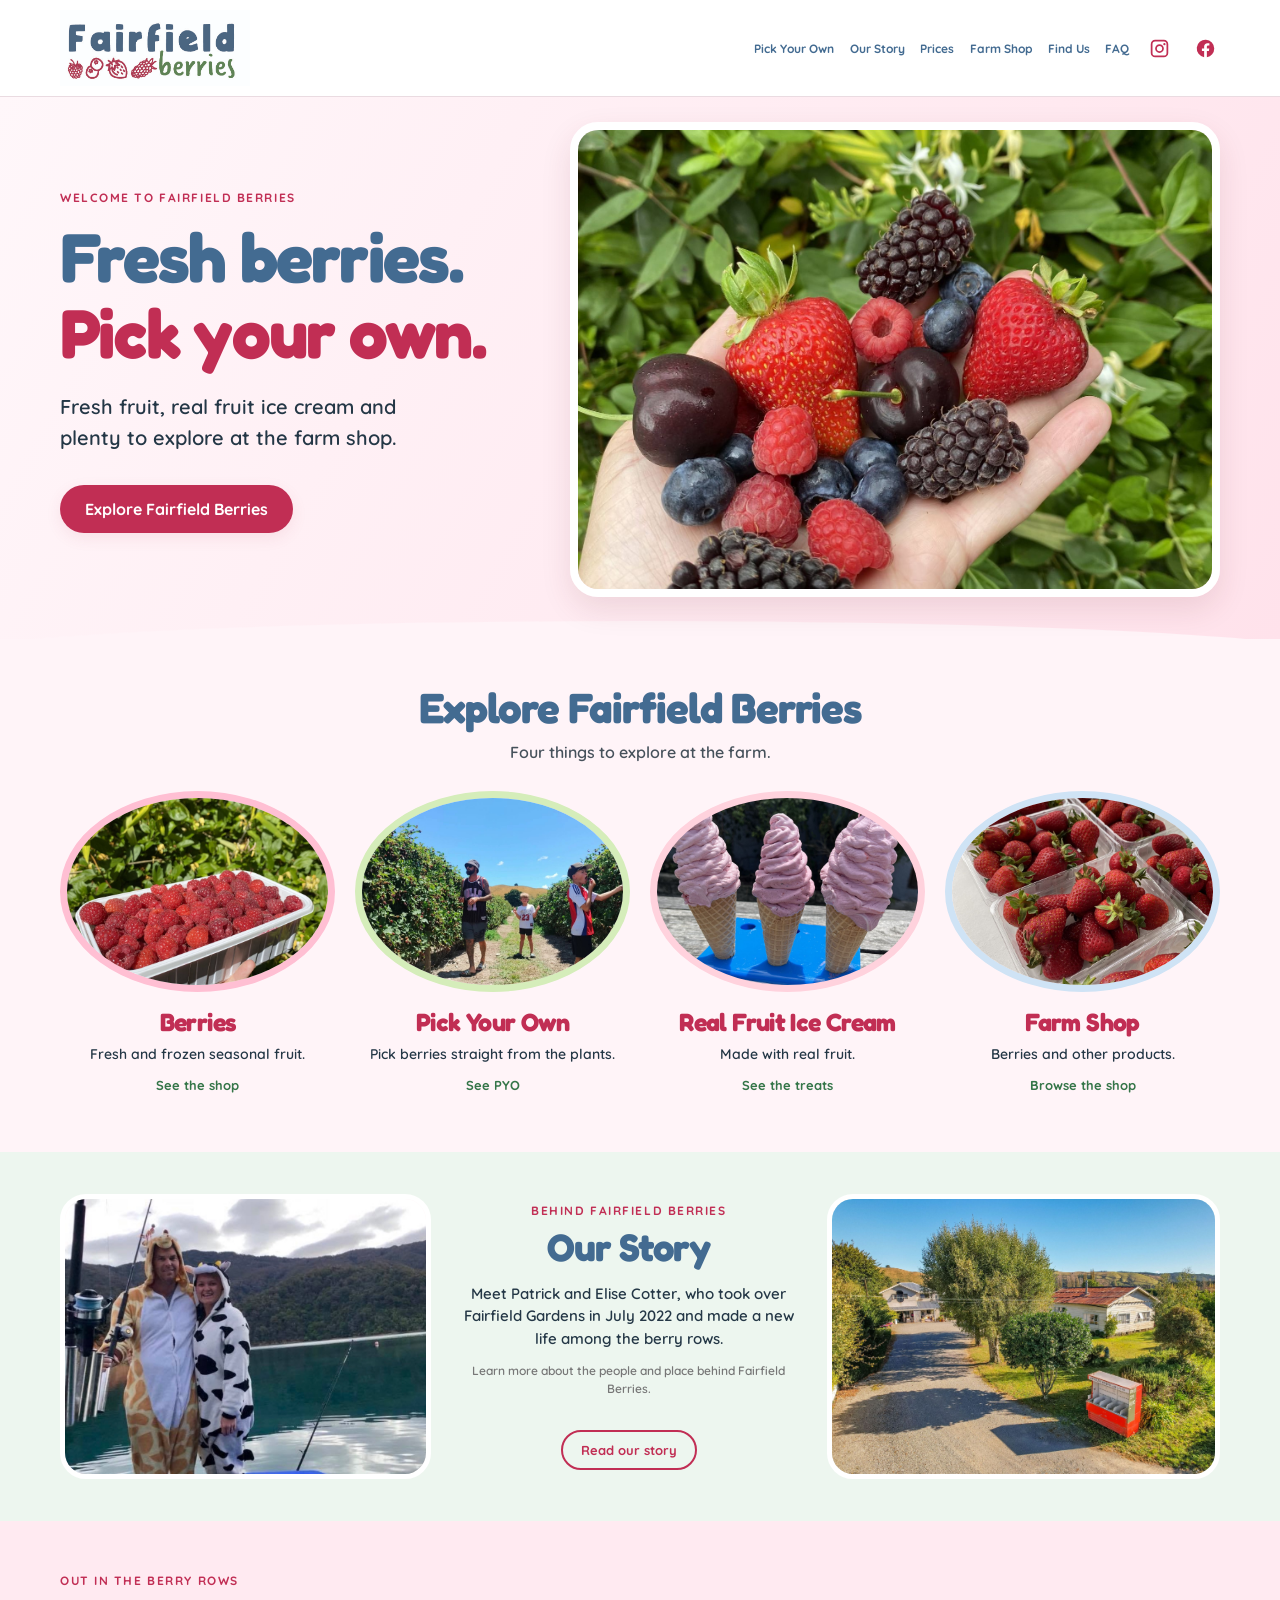
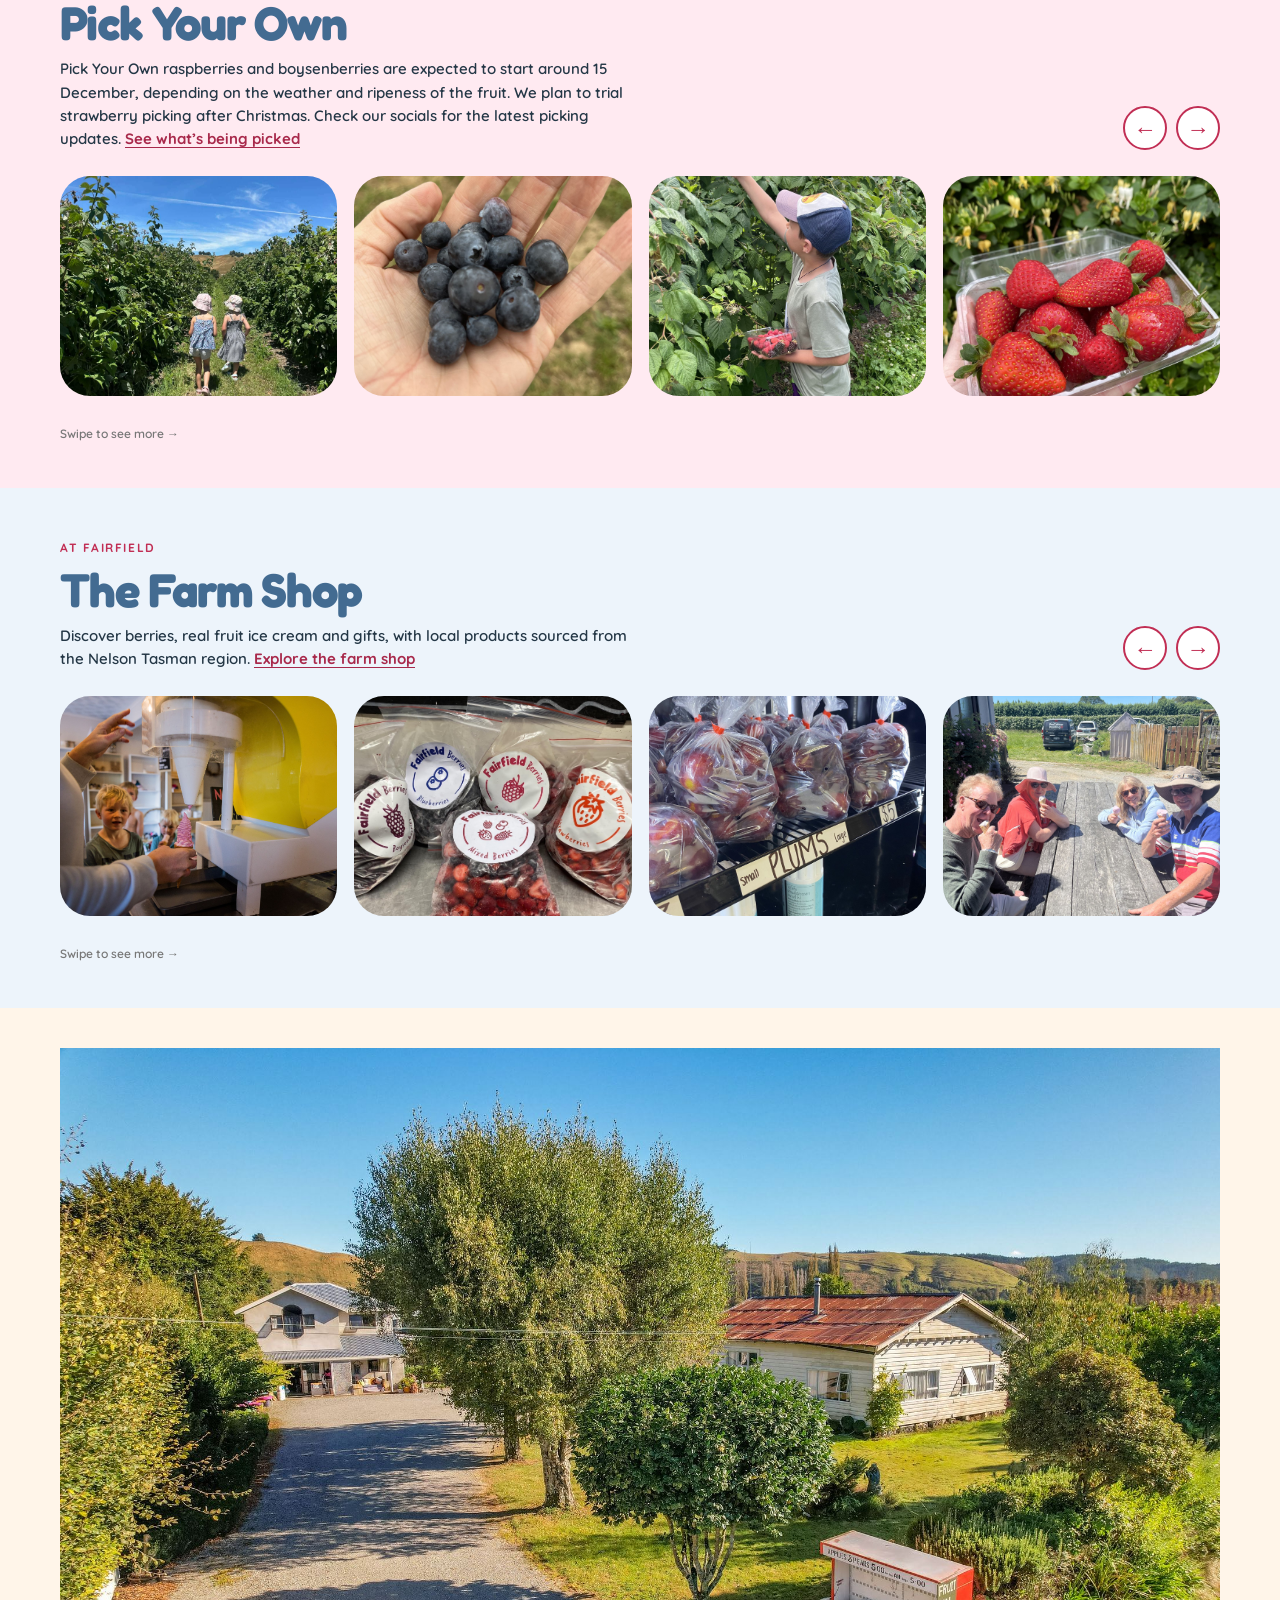
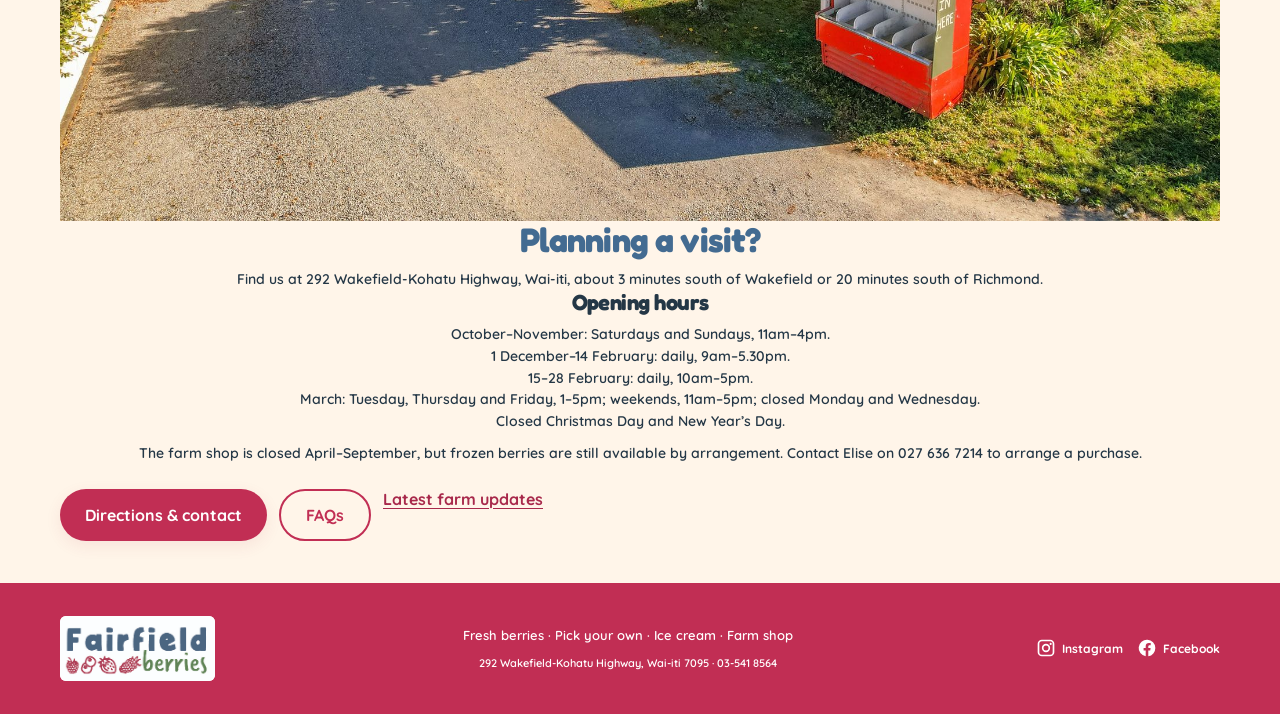
==== commit e3772d6a: "Combine homepage visit and FAQ calls to action in one photo-led section" ====
--- a/index.html
+++ b/index.html
@@ -2,4 +2,4 @@
 <article class="offer-card"><div class="offer-photo"><img loading="lazy" src="public/images/IMG_9956.jpeg" alt="Freshly picked raspberries in a punnet"></div><div class="offer-copy"><h3>Berries</h3><p>Fresh and frozen seasonal fruit.</p><a href="farm-shop.html">See the shop</a></div></article>
 <article class="offer-card"><div class="offer-photo"><img loading="lazy" src="public/images/IMG_5285.JPG" alt="Visitors picking berries among the rows"></div><div class="offer-copy"><h3>Pick Your Own</h3><p>Pick berries straight from the plants.</p><a href="pick-your-own.html">See PYO</a></div></article>
 <article class="offer-card"><div class="offer-photo icecream-photo"><img loading="lazy" src="public/images/IMG_5247.jpeg" alt="Three real fruit ice cream cones"></div><div class="offer-copy"><h3>Real Fruit Ice Cream</h3><p>Made with real fruit.</p><a href="farm-shop.html#icecream">See the treats</a></div></article>
-<article class="offer-card"><div class="offer-photo"><img loading="lazy" src="public/images/IMG_8722.jpeg" alt="Strawberry punnets available to purchase"></div><div class="offer-copy"><h3>Farm Shop</h3><p>Berries and other products.</p><a href="farm-shop.html">Browse the shop</a></div></article></div></div></section><section class="story-section" id="story"><span class="art-icon art-story art-blue" aria-hidden="true"></span><div class="wrap story-layout"><figure class="story-photo"><img src="public/images/elise-patrick.jpeg" loading="lazy" alt="Patrick and Elise fishing together in animal costumes"></figure><div class="story-text"><span class="eyebrow">Behind Fairfield Berries</span><h2>Our Story</h2><p>Meet Patrick and Elise Cotter, who took over Fairfield Gardens in July 2022 and made a new life among the berry rows.</p><p class="story-note">Learn more about the people and place behind Fairfield Berries.</p><div class="feature-extra"><a class="button outline" href="our-story.html">Read our story</a></div></div><figure class="story-farm-photo"><img src="public/images/IMG_5367.JPG?v=2" loading="lazy" alt="The entrance and farm buildings at Fairfield Berries"></figure></div></section><section class="focus-gallery focus-pyo" id="pyo"><span class="art-icon art-pyo art-black" aria-hidden="true"></span><div class="wrap"><div class="focus-heading"><div><span class="eyebrow">Out in the berry rows</span><h2>Pick Your Own</h2><p>Pick Your Own raspberries and boysenberries are expected to start around 15 December, depending on the weather and ripeness of the fruit. We plan to trial strawberry picking after Christmas. Check our socials for the latest picking updates. <a class="inline-link" href="pick-your-own.html">See what’s being picked</a></p></div><div class="focus-controls"><button type="button" data-carousel="pyo-track" data-direction="-1" aria-label="Previous Pick Your Own photo">←</button><button type="button" data-carousel="pyo-track" data-direction="1" aria-label="Next Pick Your Own photo">→</button></div></div><div class="focus-track" id="pyo-track" tabindex="0" aria-label="Pick Your Own photographs, swipe to browse"><figure><img loading="lazy" src="public/images/kids-in-row.jpg" alt="Two children walking through the berry rows"></figure><figure><img loading="lazy" src="public/images/IMG_5097.jpeg" alt="Fresh blueberries held in a hand"></figure><figure><img loading="lazy" src="public/images/IMG_5190.jpeg" alt="Child picking berries from the bushes"></figure><figure><img loading="lazy" src="public/images/IMG_8723.jpeg" alt="Fresh strawberries in a punnet"></figure><figure><img loading="lazy" src="public/images/IMG_9759.JPG" alt="Berry harvesting machinery at the farm"></figure><figure><img loading="lazy" src="public/images/IMG_9173.jpeg" alt="Fresh strawberries held in hands"></figure><figure><img loading="lazy" src="public/images/IMG_8540.jpeg" alt="Strawberry plants in the field"></figure><figure><img loading="lazy" src="public/images/IMG_5354.JPG" alt="An overview of the berry farm"></figure><figure><img loading="lazy" src="public/images/IMG_5285.JPG" alt="Visitors picking berries at Fairfield"></figure><figure><img loading="lazy" src="public/images/IMG_0252.jpeg" alt="Fresh blackberries in a punnet"></figure></div><p class="focus-hint">Swipe to see more <span aria-hidden="true">→</span></p></div></section><section class="focus-gallery focus-shop" id="shop"><span class="art-icon art-shop art-rasp" aria-hidden="true"></span><div class="wrap"><div class="focus-heading"><div><span class="eyebrow">At Fairfield</span><h2>The Farm Shop</h2><p>Discover berries, real fruit ice cream and gifts, with local products sourced from the Nelson Tasman region. <a class="inline-link" href="farm-shop.html">Explore the farm shop</a></p></div><div class="focus-controls"><button type="button" data-carousel="shop-track" data-direction="-1" aria-label="Previous The Farm Shop photo">←</button><button type="button" data-carousel="shop-track" data-direction="1" aria-label="Next The Farm Shop photo">→</button></div></div><div class="focus-track" id="shop-track" tabindex="0" aria-label="The Farm Shop photographs, swipe to browse"><figure><img loading="lazy" src="public/images/2023JulyNelson-9853.jpg" alt="Real fruit ice cream being made"></figure><figure><img loading="lazy" src="public/images/IMG_0549.JPG" alt="Fairfield Berries frozen berry packs"></figure><figure><img loading="lazy" src="public/images/IMG_0546.jpeg" alt="Plums and other produce inside the farm shop"></figure><figure><img loading="lazy" src="public/images/IMG_4282.jpeg" alt="Visitors enjoying ice cream at the farm"></figure><figure><img loading="lazy" src="public/images/IMG_5236.JPG" alt="Cherries available at Fairfield Berries"></figure><figure><img loading="lazy" src="public/images/IMG_8281.JPG" alt="A real fruit ice cream outside the farm shop"></figure><figure><img loading="lazy" src="public/images/IMG_9503.jpeg" alt="Fairfield Berries raspberry jam"></figure><figure><img loading="lazy" src="public/images/IMG_9905.JPG" alt="Real fruit ice cream in the machine"></figure><figure><img loading="lazy" src="public/images/IMG_9736.jpeg" alt="Fairfield Berries roadside and shop sign"></figure><figure><img loading="lazy" src="public/images/IMG_0320.jpeg" alt="Fresh mixed berry selection"></figure><figure><img loading="lazy" src="public/images/att.ncTzTL5oV1DxraBRiECZL8KEJpg0W0GxUp6aZ-5-NtA.jpg" alt="Fruit juices available in the farm shop"></figure><figure><img loading="lazy" src="public/images/att.ppPPLj3SfPF1LrcaUAv5IeHrudfxnGsH99uxMZJXOxI.jpg" alt="Fruit snacks available at the farm shop"></figure><figure><img loading="lazy" src="public/images/shop-3.jpg" alt="Canned drinks on display in the farm shop"></figure></div><p class="focus-hint">Swipe to see more <span aria-hidden="true">→</span></p></div></section><section class="visit-simple" id="visit"><span class="art-icon art-visit art-straw" aria-hidden="true"></span><div class="wrap"><h2>Planning a visit?</h2><p>Find us at 292 Wakefield-Kohatu Highway, Wai-iti, about 3 minutes south of Wakefield or 20 minutes south of Richmond.</p><h3>Opening hours</h3><p>October–November: Saturdays and Sundays, 11am–4pm.<br>1 December–14 February: daily, 9am–5.30pm.<br>15–28 February: daily, 10am–5pm.<br>March: Tuesday, Thursday and Friday, 1–5pm; weekends, 11am–5pm; closed Monday and Wednesday.<br>Closed Christmas Day and New Year’s Day.</p><p>The farm shop is closed April–September, but frozen berries are still available by arrangement. Contact Elise on <a href="tel:+64276367214">027 636 7214</a> to arrange a purchase.</p><div class="actions" style="justify-content:center"><a class="button" href="find-us.html">Directions & contact</a><a class="button outline" href="faq.html">FAQs</a></div></div></section></main><section class="faq-teaser"><div class="wrap"><h2>Questions before you visit?</h2><p>Ice cream, picking, prices and more.</p><div class="actions" style="justify-content:center"><a class="button outline" href="faq.html">Browse FAQs</a><a class="button" href="https://www.instagram.com/fairfield_berries/" target="_blank" rel="noopener noreferrer">Latest farm updates</a></div></div></section><footer class="footer"><div class="wrap footer-inner"><a class="footer-logo" href="index.html"><img src="public/logos/Fairfield%20Berries%20Logos-02.jpg" alt="Fairfield Berries"></a><div class="footer-content"><p>Fresh berries · Pick your own · Ice cream · Farm shop</p><small>292 Wakefield-Kohatu Highway, Wai-iti 7095 · 03-541 8564</small></div><div class="footer-social"><a href="https://www.instagram.com/fairfield_berries/" target="_blank" rel="noopener noreferrer"><svg viewBox="0 0 24 24" aria-hidden="true"><path d="M7 2h10a5 5 0 0 1 5 5v10a5 5 0 0 1-5 5H7a5 5 0 0 1-5-5V7a5 5 0 0 1 5-5zm0 2a3 3 0 0 0-3 3v10a3 3 0 0 0 3 3h10a3 3 0 0 0 3-3V7a3 3 0 0 0-3-3H7zm5 3a5 5 0 1 1 0 10 5 5 0 0 1 0-10zm0 2a3 3 0 1 0 0 6 3 3 0 0 0 0-6zm5.6-3.2a1.3 1.3 0 1 1 0 2.6 1.3 1.3 0 0 1 0-2.6z"/></svg> Instagram</a><a href="https://www.facebook.com/fairfieldberries" target="_blank" rel="noopener noreferrer"><svg viewBox="0 0 24 24" aria-hidden="true"><path d="M22 12A10 10 0 1 0 10.44 21.9v-7.03H7.9V12h2.54V9.8c0-2.5 1.49-3.89 3.77-3.89 1.09 0 2.23.2 2.23.2v2.46h-1.26c-1.24 0-1.62.77-1.62 1.56V12h2.76l-.44 2.87h-2.32v7.03A10 10 0 0 0 22 12z"/></svg> Facebook</a></div></div></footer><script>document.querySelector('.menu-toggle')?.addEventListener('click',e=>{const nav=document.querySelector('.site-nav');nav.classList.toggle('open');e.currentTarget.setAttribute('aria-expanded',nav.classList.contains('open'));});document.querySelectorAll('.site-nav a').forEach(a=>a.addEventListener('click',()=>{document.querySelector('.site-nav')?.classList.remove('open');document.querySelector('.menu-toggle')?.setAttribute('aria-expanded','false')}));document.querySelectorAll('[data-carousel]').forEach(b=>b.addEventListener('click',()=>{const t=document.getElementById(b.dataset.carousel);const c=t?.firstElementChild;if(!c)return;const gap=parseFloat(getComputedStyle(t).gap)||14;t.scrollBy({left:Number(b.dataset.direction)*(c.getBoundingClientRect().width+gap),behavior:'smooth'})}));</script></body></html>+<article class="offer-card"><div class="offer-photo"><img loading="lazy" src="public/images/IMG_8722.jpeg" alt="Strawberry punnets available to purchase"></div><div class="offer-copy"><h3>Farm Shop</h3><p>Berries and other products.</p><a href="farm-shop.html">Browse the shop</a></div></article></div></div></section><section class="story-section" id="story"><span class="art-icon art-story art-blue" aria-hidden="true"></span><div class="wrap story-layout"><figure class="story-photo"><img src="public/images/elise-patrick.jpeg" loading="lazy" alt="Patrick and Elise fishing together in animal costumes"></figure><div class="story-text"><span class="eyebrow">Behind Fairfield Berries</span><h2>Our Story</h2><p>Meet Patrick and Elise Cotter, who took over Fairfield Gardens in July 2022 and made a new life among the berry rows.</p><p class="story-note">Learn more about the people and place behind Fairfield Berries.</p><div class="feature-extra"><a class="button outline" href="our-story.html">Read our story</a></div></div><figure class="story-farm-photo"><img src="public/images/IMG_5367.JPG?v=2" loading="lazy" alt="The entrance and farm buildings at Fairfield Berries"></figure></div></section><section class="focus-gallery focus-pyo" id="pyo"><span class="art-icon art-pyo art-black" aria-hidden="true"></span><div class="wrap"><div class="focus-heading"><div><span class="eyebrow">Out in the berry rows</span><h2>Pick Your Own</h2><p>Pick Your Own raspberries and boysenberries are expected to start around 15 December, depending on the weather and ripeness of the fruit. We plan to trial strawberry picking after Christmas. Check our socials for the latest picking updates. <a class="inline-link" href="pick-your-own.html">See what’s being picked</a></p></div><div class="focus-controls"><button type="button" data-carousel="pyo-track" data-direction="-1" aria-label="Previous Pick Your Own photo">←</button><button type="button" data-carousel="pyo-track" data-direction="1" aria-label="Next Pick Your Own photo">→</button></div></div><div class="focus-track" id="pyo-track" tabindex="0" aria-label="Pick Your Own photographs, swipe to browse"><figure><img loading="lazy" src="public/images/kids-in-row.jpg" alt="Two children walking through the berry rows"></figure><figure><img loading="lazy" src="public/images/IMG_5097.jpeg" alt="Fresh blueberries held in a hand"></figure><figure><img loading="lazy" src="public/images/IMG_5190.jpeg" alt="Child picking berries from the bushes"></figure><figure><img loading="lazy" src="public/images/IMG_8723.jpeg" alt="Fresh strawberries in a punnet"></figure><figure><img loading="lazy" src="public/images/IMG_9759.JPG" alt="Berry harvesting machinery at the farm"></figure><figure><img loading="lazy" src="public/images/IMG_9173.jpeg" alt="Fresh strawberries held in hands"></figure><figure><img loading="lazy" src="public/images/IMG_8540.jpeg" alt="Strawberry plants in the field"></figure><figure><img loading="lazy" src="public/images/IMG_5354.JPG" alt="An overview of the berry farm"></figure><figure><img loading="lazy" src="public/images/IMG_5285.JPG" alt="Visitors picking berries at Fairfield"></figure><figure><img loading="lazy" src="public/images/IMG_0252.jpeg" alt="Fresh blackberries in a punnet"></figure></div><p class="focus-hint">Swipe to see more <span aria-hidden="true">→</span></p></div></section><section class="focus-gallery focus-shop" id="shop"><span class="art-icon art-shop art-rasp" aria-hidden="true"></span><div class="wrap"><div class="focus-heading"><div><span class="eyebrow">At Fairfield</span><h2>The Farm Shop</h2><p>Discover berries, real fruit ice cream and gifts, with local products sourced from the Nelson Tasman region. <a class="inline-link" href="farm-shop.html">Explore the farm shop</a></p></div><div class="focus-controls"><button type="button" data-carousel="shop-track" data-direction="-1" aria-label="Previous The Farm Shop photo">←</button><button type="button" data-carousel="shop-track" data-direction="1" aria-label="Next The Farm Shop photo">→</button></div></div><div class="focus-track" id="shop-track" tabindex="0" aria-label="The Farm Shop photographs, swipe to browse"><figure><img loading="lazy" src="public/images/2023JulyNelson-9853.jpg" alt="Real fruit ice cream being made"></figure><figure><img loading="lazy" src="public/images/IMG_0549.JPG" alt="Fairfield Berries frozen berry packs"></figure><figure><img loading="lazy" src="public/images/IMG_0546.jpeg" alt="Plums and other produce inside the farm shop"></figure><figure><img loading="lazy" src="public/images/IMG_4282.jpeg" alt="Visitors enjoying ice cream at the farm"></figure><figure><img loading="lazy" src="public/images/IMG_5236.JPG" alt="Cherries available at Fairfield Berries"></figure><figure><img loading="lazy" src="public/images/IMG_8281.JPG" alt="A real fruit ice cream outside the farm shop"></figure><figure><img loading="lazy" src="public/images/IMG_9503.jpeg" alt="Fairfield Berries raspberry jam"></figure><figure><img loading="lazy" src="public/images/IMG_9905.JPG" alt="Real fruit ice cream in the machine"></figure><figure><img loading="lazy" src="public/images/IMG_9736.jpeg" alt="Fairfield Berries roadside and shop sign"></figure><figure><img loading="lazy" src="public/images/IMG_0320.jpeg" alt="Fresh mixed berry selection"></figure><figure><img loading="lazy" src="public/images/att.ncTzTL5oV1DxraBRiECZL8KEJpg0W0GxUp6aZ-5-NtA.jpg" alt="Fruit juices available in the farm shop"></figure><figure><img loading="lazy" src="public/images/att.ppPPLj3SfPF1LrcaUAv5IeHrudfxnGsH99uxMZJXOxI.jpg" alt="Fruit snacks available at the farm shop"></figure><figure><img loading="lazy" src="public/images/shop-3.jpg" alt="Canned drinks on display in the farm shop"></figure></div><p class="focus-hint">Swipe to see more <span aria-hidden="true">→</span></p></div></section><section class="visit-simple" id="visit"><span class="art-icon art-visit art-straw" aria-hidden="true"></span><div class="wrap"><div class="visit-summary"><img class="visit-summary-photo" src="public/images/IMG_5367.JPG" alt="Fairfield Berries farm entrance" loading="lazy"><div class="visit-summary-copy"><h2>Planning a visit?</h2><p>Find us at 292 Wakefield-Kohatu Highway, Wai-iti, about 3 minutes south of Wakefield or 20 minutes south of Richmond.</p><h3>Opening hours</h3><p>October–November: Saturdays and Sundays, 11am–4pm.<br>1 December–14 February: daily, 9am–5.30pm.<br>15–28 February: daily, 10am–5pm.<br>March: Tuesday, Thursday and Friday, 1–5pm; weekends, 11am–5pm; closed Monday and Wednesday.<br>Closed Christmas Day and New Year’s Day.</p><p>The farm shop is closed April–September, but frozen berries are still available by arrangement. Contact Elise on <a href="tel:+64276367214">027 636 7214</a> to arrange a purchase.</p><div class="actions"><a class="button" href="find-us.html">Directions & contact</a><a class="button outline" href="faq.html">FAQs</a><a class="inline-link" href="https://www.facebook.com/fairfieldberries" target="_blank" rel="noopener noreferrer">Latest farm updates</a></div></div></div></div></section></main><footer class="footer"><div class="wrap footer-inner"><a class="footer-logo" href="index.html"><img src="public/logos/Fairfield%20Berries%20Logos-02.jpg" alt="Fairfield Berries"></a><div class="footer-content"><p>Fresh berries · Pick your own · Ice cream · Farm shop</p><small>292 Wakefield-Kohatu Highway, Wai-iti 7095 · 03-541 8564</small></div><div class="footer-social"><a href="https://www.instagram.com/fairfield_berries/" target="_blank" rel="noopener noreferrer"><svg viewBox="0 0 24 24" aria-hidden="true"><path d="M7 2h10a5 5 0 0 1 5 5v10a5 5 0 0 1-5 5H7a5 5 0 0 1-5-5V7a5 5 0 0 1 5-5zm0 2a3 3 0 0 0-3 3v10a3 3 0 0 0 3 3h10a3 3 0 0 0 3-3V7a3 3 0 0 0-3-3H7zm5 3a5 5 0 1 1 0 10 5 5 0 0 1 0-10zm0 2a3 3 0 1 0 0 6 3 3 0 0 0 0-6zm5.6-3.2a1.3 1.3 0 1 1 0 2.6 1.3 1.3 0 0 1 0-2.6z"/></svg> Instagram</a><a href="https://www.facebook.com/fairfieldberries" target="_blank" rel="noopener noreferrer"><svg viewBox="0 0 24 24" aria-hidden="true"><path d="M22 12A10 10 0 1 0 10.44 21.9v-7.03H7.9V12h2.54V9.8c0-2.5 1.49-3.89 3.77-3.89 1.09 0 2.23.2 2.23.2v2.46h-1.26c-1.24 0-1.62.77-1.62 1.56V12h2.76l-.44 2.87h-2.32v7.03A10 10 0 0 0 22 12z"/></svg> Facebook</a></div></div></footer><script>document.querySelector('.menu-toggle')?.addEventListener('click',e=>{const nav=document.querySelector('.site-nav');nav.classList.toggle('open');e.currentTarget.setAttribute('aria-expanded',nav.classList.contains('open'));});document.querySelectorAll('.site-nav a').forEach(a=>a.addEventListener('click',()=>{document.querySelector('.site-nav')?.classList.remove('open');document.querySelector('.menu-toggle')?.setAttribute('aria-expanded','false')}));document.querySelectorAll('[data-carousel]').forEach(b=>b.addEventListener('click',()=>{const t=document.getElementById(b.dataset.carousel);const c=t?.firstElementChild;if(!c)return;const gap=parseFloat(getComputedStyle(t).gap)||14;t.scrollBy({left:Number(b.dataset.direction)*(c.getBoundingClientRect().width+gap),behavior:'smooth'})}));</script></body></html>
--- a/site.css
+++ b/site.css
@@ -165,16 +165,5 @@
 /* Accessible price lists */
 .price-rows{margin:0 0 12px;font-variant-numeric:tabular-nums}.price-rows>div{display:flex;align-items:baseline;justify-content:space-between;gap:16px;padding:8px 0;border-bottom:1px solid #eedee4}.price-rows dt{flex:1;min-width:0}.price-rows dd{margin:0;text-align:right;font-weight:700;white-space:nowrap}.price-rows>div:last-child{border-bottom:0}
 
-/* Price page image cards */
-.price-photo-grid{grid-template-columns:repeat(3,minmax(0,1fr));gap:20px}
-.price-photo-grid .price-photo-card{min-width:0;padding:16px}
-.price-photo{aspect-ratio:3/2;overflow:hidden;border-radius:12px;background:#f4e8ea;margin-bottom:16px}
-.price-photo img{display:block;width:100%;height:100%;object-fit:cover}
-.price-photo-placeholder{display:flex;flex-direction:column;align-items:center;justify-content:center;gap:8px;color:#76535f;text-align:center;font-size:14px;border:1px dashed #c9a8b4}
-.price-photo-card h3{margin:0 0 8px}
-.price-photo-card .price-rows dd{white-space:normal}
-.price-feature-card{display:grid;grid-template-columns:minmax(0,1fr) minmax(0,1.25fr);gap:24px;align-items:center}
-.price-feature-card .price-photo{margin:0}
-.price-feature-copy{min-width:0}
-@media(max-width:850px){.price-photo-grid{grid-template-columns:repeat(2,minmax(0,1fr))}}
-@media(max-width:560px){.price-photo-grid,.price-feature-card{grid-template-columns:1fr}.price-feature-card{gap:16px}}
+/* Compact social callouts and story chapters */
+.social-panel{padding:20px 24px;border-radius:18px;display:grid;grid-template-columns:36px minmax(0,1fr) auto;align-items:center;gap:8px 16px;text-align:left}.social-panel .social-icon{grid-row:1/3;width:32px;height:32px;margin:0}.social-panel .social-icon svg{width:32px;height:32px;margin:0}.social-panel h2{grid-column:2;margin:0;font-size:clamp(20px,2.2vw,26px)}.social-panel p{grid-column:2;margin:0;max-width:65ch;font-size:0.9em}.social-panel .button{grid-column:3;grid-row:1/3;padding:10px 16px;font-size:14px}.story-chapters{display:grid;gap:36px;margin-top:24px}.story-chapter{display:grid;grid-template-columns:repeat(2,minmax(0,1fr));gap:32px;align-items:center}.story-chapter img{width:100%;aspect-ratio:4/3;object-fit:cover;border-radius:18px}.story-chapter p{max-width:65ch}.inner-hero{position:relative;isolation:isolate}.inner-hero::after{content:"";position:absolute;right:4%;top:12%;width:clamp(55px,9vw,110px);aspect-ratio:1;background:url("public/images/boysenberry-logo-art.svg") center/contain no-repeat;opacity:.12;z-index:-1;pointer-events:none}@media(min-width:901px){.page-decor{display:block;width:clamp(48px,6vw,90px);opacity:.11}}@media(max-width:700px){.social-panel{grid-template-columns:28px minmax(0,1fr);padding:16px;gap:8px 12px}.social-panel .social-icon{width:26px;height:26px;grid-row:1/2}.social-panel .social-icon svg{width:26px;height:26px}.social-panel p{grid-column:1/-1}.social-panel .button{grid-column:1/-1;grid-row:auto;justify-self:start}.story-chapter{grid-template-columns:1fr;gap:14px}.story-chapter img{order:2}.story-chapters{gap:22px}}
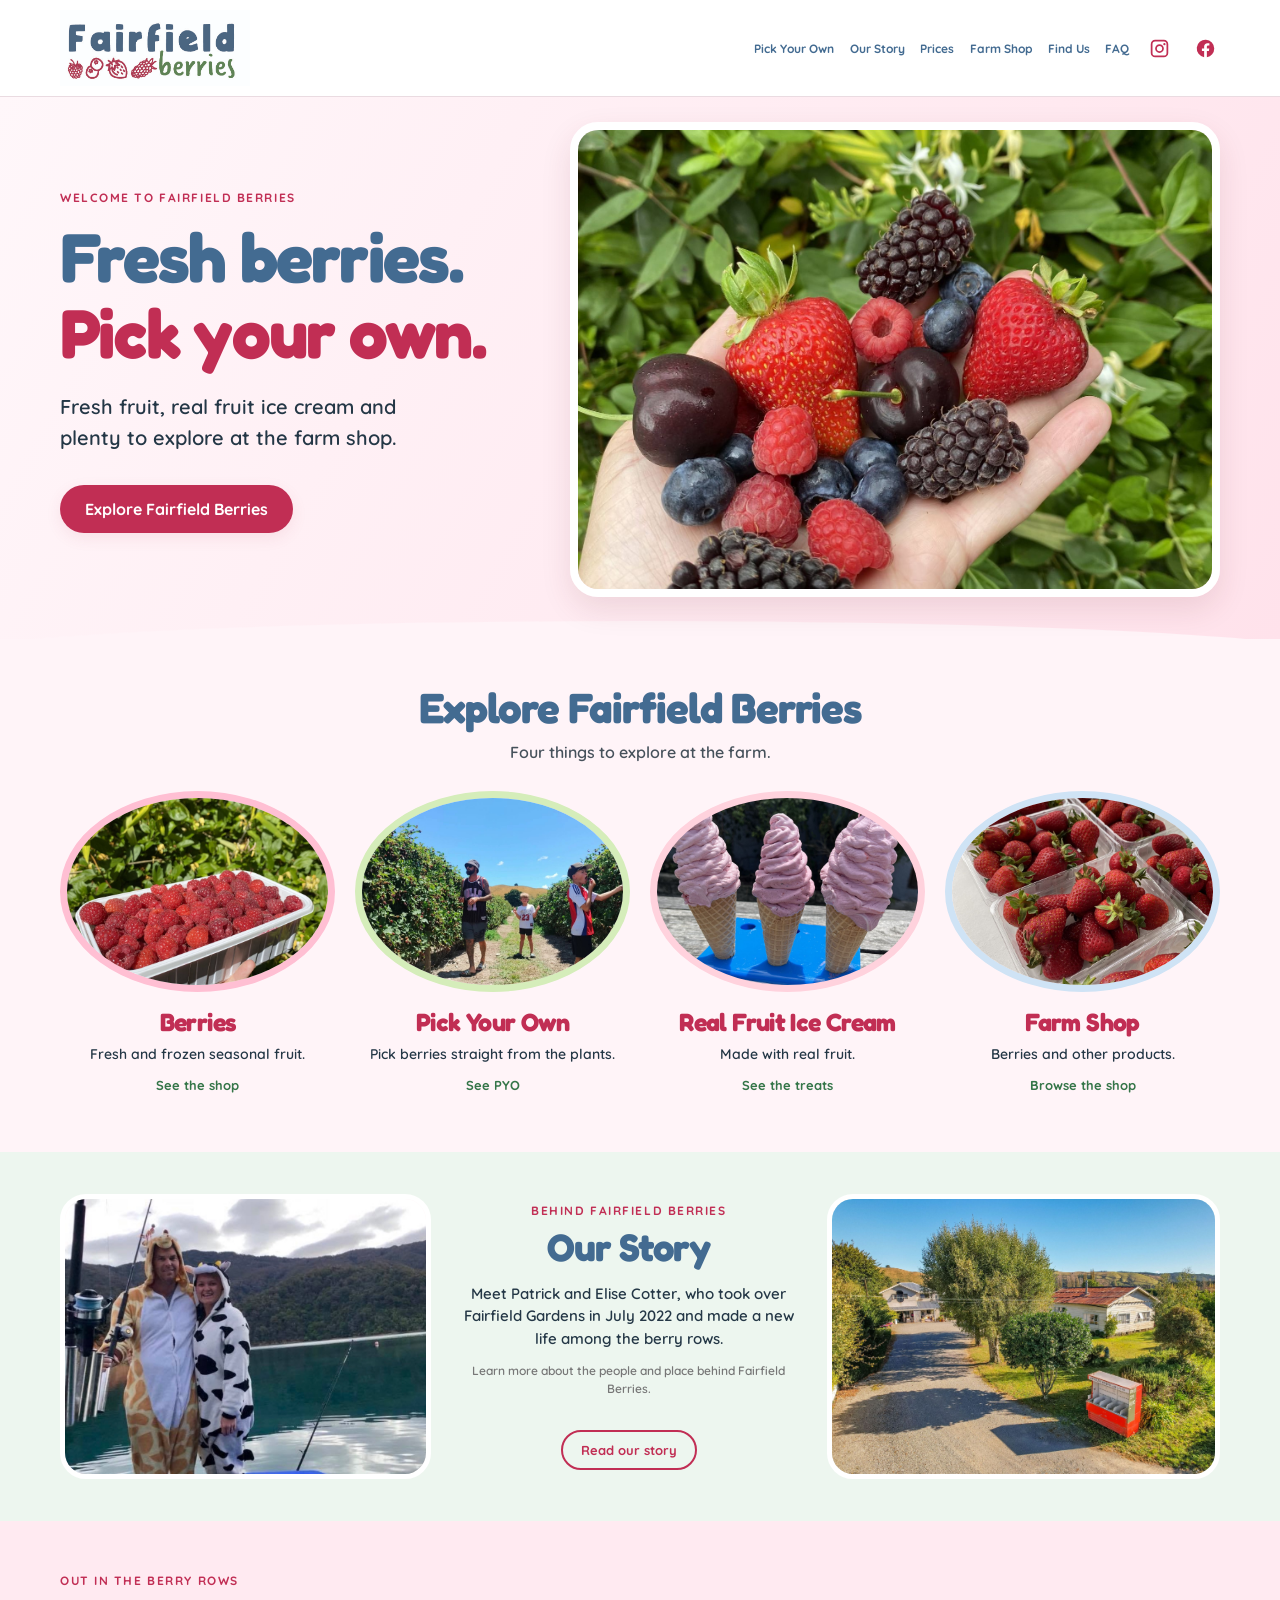
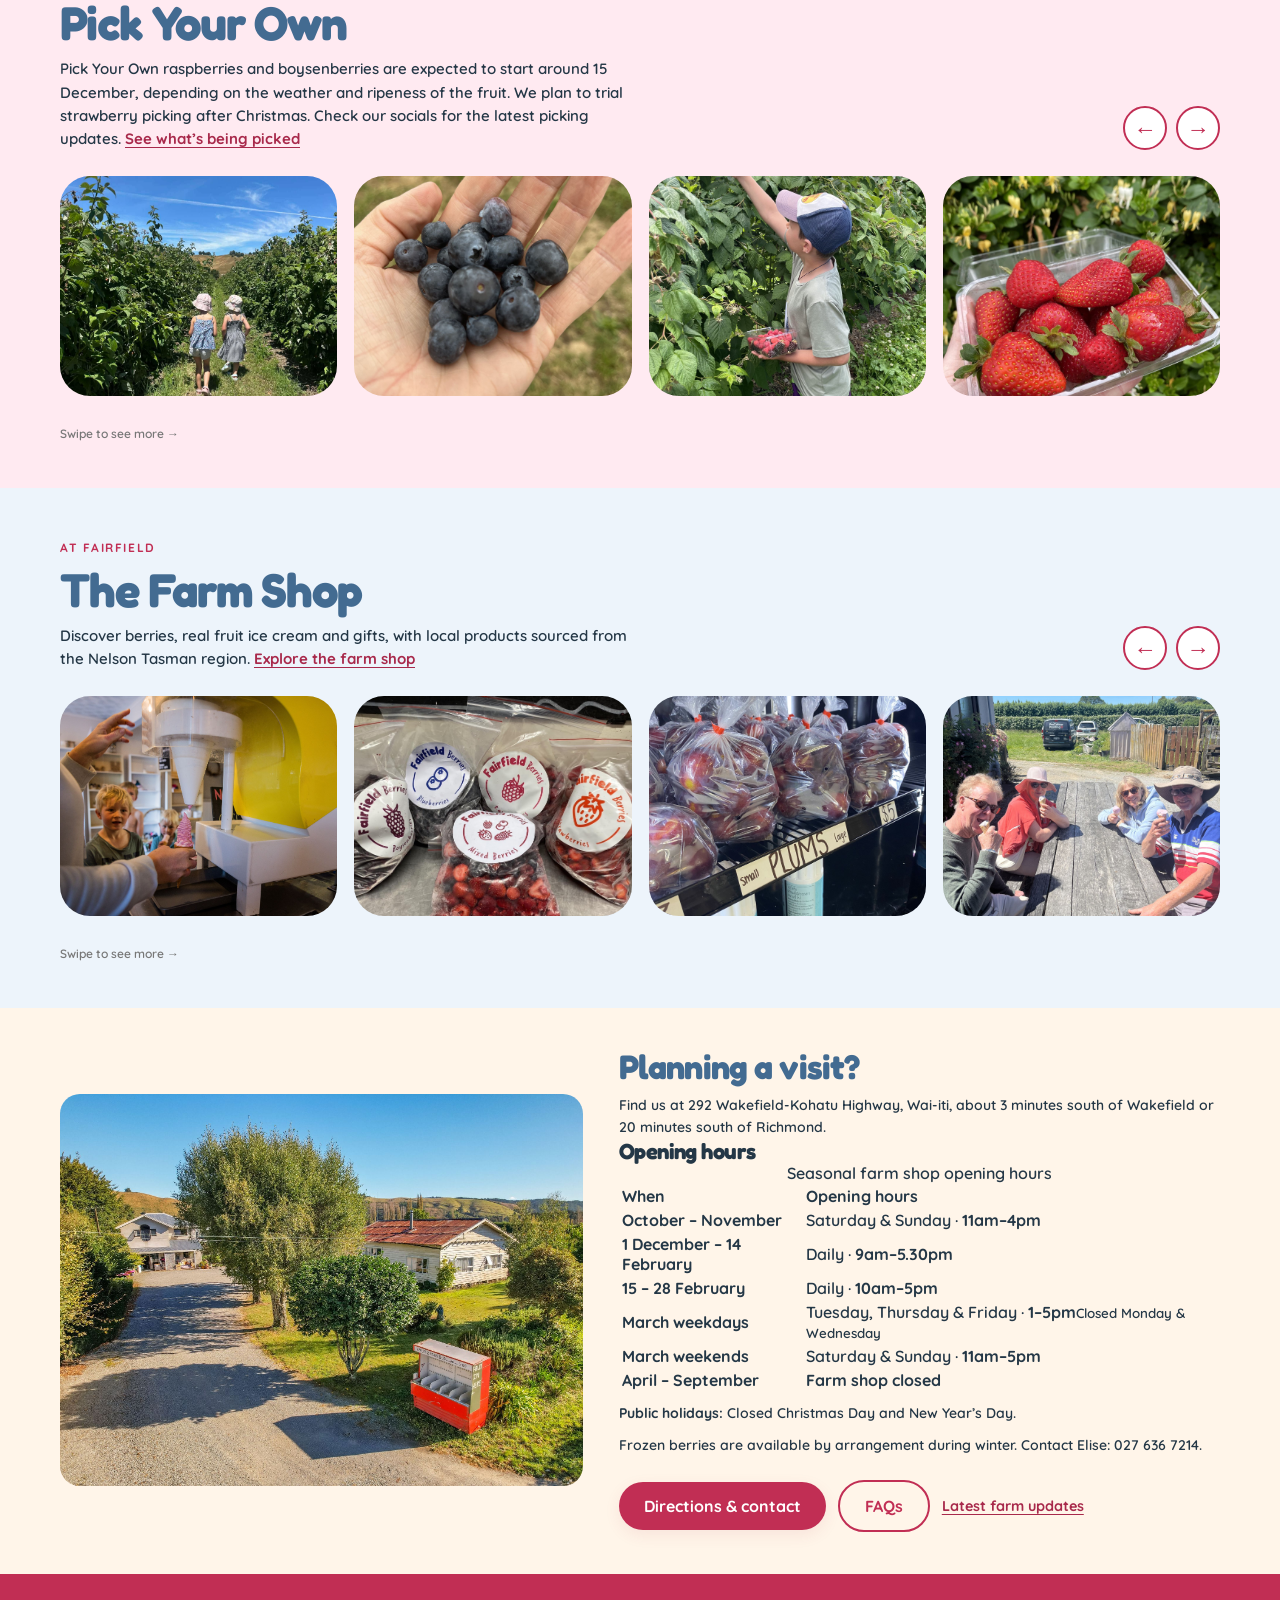
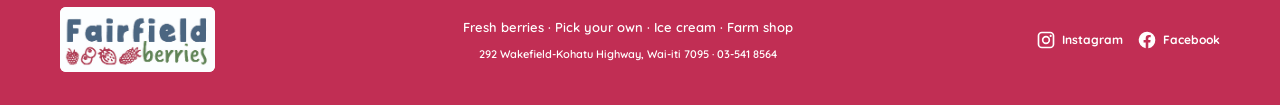
==== commit 514c3185: "Design seasonal hours as a clear table on homepage" ====
--- a/index.html
+++ b/index.html
@@ -2,4 +2,4 @@
 <article class="offer-card"><div class="offer-photo"><img loading="lazy" src="public/images/IMG_9956.jpeg" alt="Freshly picked raspberries in a punnet"></div><div class="offer-copy"><h3>Berries</h3><p>Fresh and frozen seasonal fruit.</p><a href="farm-shop.html">See the shop</a></div></article>
 <article class="offer-card"><div class="offer-photo"><img loading="lazy" src="public/images/IMG_5285.JPG" alt="Visitors picking berries among the rows"></div><div class="offer-copy"><h3>Pick Your Own</h3><p>Pick berries straight from the plants.</p><a href="pick-your-own.html">See PYO</a></div></article>
 <article class="offer-card"><div class="offer-photo icecream-photo"><img loading="lazy" src="public/images/IMG_5247.jpeg" alt="Three real fruit ice cream cones"></div><div class="offer-copy"><h3>Real Fruit Ice Cream</h3><p>Made with real fruit.</p><a href="farm-shop.html#icecream">See the treats</a></div></article>
-<article class="offer-card"><div class="offer-photo"><img loading="lazy" src="public/images/IMG_8722.jpeg" alt="Strawberry punnets available to purchase"></div><div class="offer-copy"><h3>Farm Shop</h3><p>Berries and other products.</p><a href="farm-shop.html">Browse the shop</a></div></article></div></div></section><section class="story-section" id="story"><span class="art-icon art-story art-blue" aria-hidden="true"></span><div class="wrap story-layout"><figure class="story-photo"><img src="public/images/elise-patrick.jpeg" loading="lazy" alt="Patrick and Elise fishing together in animal costumes"></figure><div class="story-text"><span class="eyebrow">Behind Fairfield Berries</span><h2>Our Story</h2><p>Meet Patrick and Elise Cotter, who took over Fairfield Gardens in July 2022 and made a new life among the berry rows.</p><p class="story-note">Learn more about the people and place behind Fairfield Berries.</p><div class="feature-extra"><a class="button outline" href="our-story.html">Read our story</a></div></div><figure class="story-farm-photo"><img src="public/images/IMG_5367.JPG?v=2" loading="lazy" alt="The entrance and farm buildings at Fairfield Berries"></figure></div></section><section class="focus-gallery focus-pyo" id="pyo"><span class="art-icon art-pyo art-black" aria-hidden="true"></span><div class="wrap"><div class="focus-heading"><div><span class="eyebrow">Out in the berry rows</span><h2>Pick Your Own</h2><p>Pick Your Own raspberries and boysenberries are expected to start around 15 December, depending on the weather and ripeness of the fruit. We plan to trial strawberry picking after Christmas. Check our socials for the latest picking updates. <a class="inline-link" href="pick-your-own.html">See what’s being picked</a></p></div><div class="focus-controls"><button type="button" data-carousel="pyo-track" data-direction="-1" aria-label="Previous Pick Your Own photo">←</button><button type="button" data-carousel="pyo-track" data-direction="1" aria-label="Next Pick Your Own photo">→</button></div></div><div class="focus-track" id="pyo-track" tabindex="0" aria-label="Pick Your Own photographs, swipe to browse"><figure><img loading="lazy" src="public/images/kids-in-row.jpg" alt="Two children walking through the berry rows"></figure><figure><img loading="lazy" src="public/images/IMG_5097.jpeg" alt="Fresh blueberries held in a hand"></figure><figure><img loading="lazy" src="public/images/IMG_5190.jpeg" alt="Child picking berries from the bushes"></figure><figure><img loading="lazy" src="public/images/IMG_8723.jpeg" alt="Fresh strawberries in a punnet"></figure><figure><img loading="lazy" src="public/images/IMG_9759.JPG" alt="Berry harvesting machinery at the farm"></figure><figure><img loading="lazy" src="public/images/IMG_9173.jpeg" alt="Fresh strawberries held in hands"></figure><figure><img loading="lazy" src="public/images/IMG_8540.jpeg" alt="Strawberry plants in the field"></figure><figure><img loading="lazy" src="public/images/IMG_5354.JPG" alt="An overview of the berry farm"></figure><figure><img loading="lazy" src="public/images/IMG_5285.JPG" alt="Visitors picking berries at Fairfield"></figure><figure><img loading="lazy" src="public/images/IMG_0252.jpeg" alt="Fresh blackberries in a punnet"></figure></div><p class="focus-hint">Swipe to see more <span aria-hidden="true">→</span></p></div></section><section class="focus-gallery focus-shop" id="shop"><span class="art-icon art-shop art-rasp" aria-hidden="true"></span><div class="wrap"><div class="focus-heading"><div><span class="eyebrow">At Fairfield</span><h2>The Farm Shop</h2><p>Discover berries, real fruit ice cream and gifts, with local products sourced from the Nelson Tasman region. <a class="inline-link" href="farm-shop.html">Explore the farm shop</a></p></div><div class="focus-controls"><button type="button" data-carousel="shop-track" data-direction="-1" aria-label="Previous The Farm Shop photo">←</button><button type="button" data-carousel="shop-track" data-direction="1" aria-label="Next The Farm Shop photo">→</button></div></div><div class="focus-track" id="shop-track" tabindex="0" aria-label="The Farm Shop photographs, swipe to browse"><figure><img loading="lazy" src="public/images/2023JulyNelson-9853.jpg" alt="Real fruit ice cream being made"></figure><figure><img loading="lazy" src="public/images/IMG_0549.JPG" alt="Fairfield Berries frozen berry packs"></figure><figure><img loading="lazy" src="public/images/IMG_0546.jpeg" alt="Plums and other produce inside the farm shop"></figure><figure><img loading="lazy" src="public/images/IMG_4282.jpeg" alt="Visitors enjoying ice cream at the farm"></figure><figure><img loading="lazy" src="public/images/IMG_5236.JPG" alt="Cherries available at Fairfield Berries"></figure><figure><img loading="lazy" src="public/images/IMG_8281.JPG" alt="A real fruit ice cream outside the farm shop"></figure><figure><img loading="lazy" src="public/images/IMG_9503.jpeg" alt="Fairfield Berries raspberry jam"></figure><figure><img loading="lazy" src="public/images/IMG_9905.JPG" alt="Real fruit ice cream in the machine"></figure><figure><img loading="lazy" src="public/images/IMG_9736.jpeg" alt="Fairfield Berries roadside and shop sign"></figure><figure><img loading="lazy" src="public/images/IMG_0320.jpeg" alt="Fresh mixed berry selection"></figure><figure><img loading="lazy" src="public/images/att.ncTzTL5oV1DxraBRiECZL8KEJpg0W0GxUp6aZ-5-NtA.jpg" alt="Fruit juices available in the farm shop"></figure><figure><img loading="lazy" src="public/images/att.ppPPLj3SfPF1LrcaUAv5IeHrudfxnGsH99uxMZJXOxI.jpg" alt="Fruit snacks available at the farm shop"></figure><figure><img loading="lazy" src="public/images/shop-3.jpg" alt="Canned drinks on display in the farm shop"></figure></div><p class="focus-hint">Swipe to see more <span aria-hidden="true">→</span></p></div></section><section class="visit-simple" id="visit"><span class="art-icon art-visit art-straw" aria-hidden="true"></span><div class="wrap"><div class="visit-summary"><img class="visit-summary-photo" src="public/images/IMG_5367.JPG" alt="Fairfield Berries farm entrance" loading="lazy"><div class="visit-summary-copy"><h2>Planning a visit?</h2><p>Find us at 292 Wakefield-Kohatu Highway, Wai-iti, about 3 minutes south of Wakefield or 20 minutes south of Richmond.</p><h3>Opening hours</h3><p>October–November: Saturdays and Sundays, 11am–4pm.<br>1 December–14 February: daily, 9am–5.30pm.<br>15–28 February: daily, 10am–5pm.<br>March: Tuesday, Thursday and Friday, 1–5pm; weekends, 11am–5pm; closed Monday and Wednesday.<br>Closed Christmas Day and New Year’s Day.</p><p>The farm shop is closed April–September, but frozen berries are still available by arrangement. Contact Elise on <a href="tel:+64276367214">027 636 7214</a> to arrange a purchase.</p><div class="actions"><a class="button" href="find-us.html">Directions & contact</a><a class="button outline" href="faq.html">FAQs</a><a class="inline-link" href="https://www.facebook.com/fairfieldberries" target="_blank" rel="noopener noreferrer">Latest farm updates</a></div></div></div></div></section></main><footer class="footer"><div class="wrap footer-inner"><a class="footer-logo" href="index.html"><img src="public/logos/Fairfield%20Berries%20Logos-02.jpg" alt="Fairfield Berries"></a><div class="footer-content"><p>Fresh berries · Pick your own · Ice cream · Farm shop</p><small>292 Wakefield-Kohatu Highway, Wai-iti 7095 · 03-541 8564</small></div><div class="footer-social"><a href="https://www.instagram.com/fairfield_berries/" target="_blank" rel="noopener noreferrer"><svg viewBox="0 0 24 24" aria-hidden="true"><path d="M7 2h10a5 5 0 0 1 5 5v10a5 5 0 0 1-5 5H7a5 5 0 0 1-5-5V7a5 5 0 0 1 5-5zm0 2a3 3 0 0 0-3 3v10a3 3 0 0 0 3 3h10a3 3 0 0 0 3-3V7a3 3 0 0 0-3-3H7zm5 3a5 5 0 1 1 0 10 5 5 0 0 1 0-10zm0 2a3 3 0 1 0 0 6 3 3 0 0 0 0-6zm5.6-3.2a1.3 1.3 0 1 1 0 2.6 1.3 1.3 0 0 1 0-2.6z"/></svg> Instagram</a><a href="https://www.facebook.com/fairfieldberries" target="_blank" rel="noopener noreferrer"><svg viewBox="0 0 24 24" aria-hidden="true"><path d="M22 12A10 10 0 1 0 10.44 21.9v-7.03H7.9V12h2.54V9.8c0-2.5 1.49-3.89 3.77-3.89 1.09 0 2.23.2 2.23.2v2.46h-1.26c-1.24 0-1.62.77-1.62 1.56V12h2.76l-.44 2.87h-2.32v7.03A10 10 0 0 0 22 12z"/></svg> Facebook</a></div></div></footer><script>document.querySelector('.menu-toggle')?.addEventListener('click',e=>{const nav=document.querySelector('.site-nav');nav.classList.toggle('open');e.currentTarget.setAttribute('aria-expanded',nav.classList.contains('open'));});document.querySelectorAll('.site-nav a').forEach(a=>a.addEventListener('click',()=>{document.querySelector('.site-nav')?.classList.remove('open');document.querySelector('.menu-toggle')?.setAttribute('aria-expanded','false')}));document.querySelectorAll('[data-carousel]').forEach(b=>b.addEventListener('click',()=>{const t=document.getElementById(b.dataset.carousel);const c=t?.firstElementChild;if(!c)return;const gap=parseFloat(getComputedStyle(t).gap)||14;t.scrollBy({left:Number(b.dataset.direction)*(c.getBoundingClientRect().width+gap),behavior:'smooth'})}));</script></body></html>+<article class="offer-card"><div class="offer-photo"><img loading="lazy" src="public/images/IMG_8722.jpeg" alt="Strawberry punnets available to purchase"></div><div class="offer-copy"><h3>Farm Shop</h3><p>Berries and other products.</p><a href="farm-shop.html">Browse the shop</a></div></article></div></div></section><section class="story-section" id="story"><span class="art-icon art-story art-blue" aria-hidden="true"></span><div class="wrap story-layout"><figure class="story-photo"><img src="public/images/elise-patrick.jpeg" loading="lazy" alt="Patrick and Elise fishing together in animal costumes"></figure><div class="story-text"><span class="eyebrow">Behind Fairfield Berries</span><h2>Our Story</h2><p>Meet Patrick and Elise Cotter, who took over Fairfield Gardens in July 2022 and made a new life among the berry rows.</p><p class="story-note">Learn more about the people and place behind Fairfield Berries.</p><div class="feature-extra"><a class="button outline" href="our-story.html">Read our story</a></div></div><figure class="story-farm-photo"><img src="public/images/IMG_5367.JPG?v=2" loading="lazy" alt="The entrance and farm buildings at Fairfield Berries"></figure></div></section><section class="focus-gallery focus-pyo" id="pyo"><span class="art-icon art-pyo art-black" aria-hidden="true"></span><div class="wrap"><div class="focus-heading"><div><span class="eyebrow">Out in the berry rows</span><h2>Pick Your Own</h2><p>Pick Your Own raspberries and boysenberries are expected to start around 15 December, depending on the weather and ripeness of the fruit. We plan to trial strawberry picking after Christmas. Check our socials for the latest picking updates. <a class="inline-link" href="pick-your-own.html">See what’s being picked</a></p></div><div class="focus-controls"><button type="button" data-carousel="pyo-track" data-direction="-1" aria-label="Previous Pick Your Own photo">←</button><button type="button" data-carousel="pyo-track" data-direction="1" aria-label="Next Pick Your Own photo">→</button></div></div><div class="focus-track" id="pyo-track" tabindex="0" aria-label="Pick Your Own photographs, swipe to browse"><figure><img loading="lazy" src="public/images/kids-in-row.jpg" alt="Two children walking through the berry rows"></figure><figure><img loading="lazy" src="public/images/IMG_5097.jpeg" alt="Fresh blueberries held in a hand"></figure><figure><img loading="lazy" src="public/images/IMG_5190.jpeg" alt="Child picking berries from the bushes"></figure><figure><img loading="lazy" src="public/images/IMG_8723.jpeg" alt="Fresh strawberries in a punnet"></figure><figure><img loading="lazy" src="public/images/IMG_9759.JPG" alt="Berry harvesting machinery at the farm"></figure><figure><img loading="lazy" src="public/images/IMG_9173.jpeg" alt="Fresh strawberries held in hands"></figure><figure><img loading="lazy" src="public/images/IMG_8540.jpeg" alt="Strawberry plants in the field"></figure><figure><img loading="lazy" src="public/images/IMG_5354.JPG" alt="An overview of the berry farm"></figure><figure><img loading="lazy" src="public/images/IMG_5285.JPG" alt="Visitors picking berries at Fairfield"></figure><figure><img loading="lazy" src="public/images/IMG_0252.jpeg" alt="Fresh blackberries in a punnet"></figure></div><p class="focus-hint">Swipe to see more <span aria-hidden="true">→</span></p></div></section><section class="focus-gallery focus-shop" id="shop"><span class="art-icon art-shop art-rasp" aria-hidden="true"></span><div class="wrap"><div class="focus-heading"><div><span class="eyebrow">At Fairfield</span><h2>The Farm Shop</h2><p>Discover berries, real fruit ice cream and gifts, with local products sourced from the Nelson Tasman region. <a class="inline-link" href="farm-shop.html">Explore the farm shop</a></p></div><div class="focus-controls"><button type="button" data-carousel="shop-track" data-direction="-1" aria-label="Previous The Farm Shop photo">←</button><button type="button" data-carousel="shop-track" data-direction="1" aria-label="Next The Farm Shop photo">→</button></div></div><div class="focus-track" id="shop-track" tabindex="0" aria-label="The Farm Shop photographs, swipe to browse"><figure><img loading="lazy" src="public/images/2023JulyNelson-9853.jpg" alt="Real fruit ice cream being made"></figure><figure><img loading="lazy" src="public/images/IMG_0549.JPG" alt="Fairfield Berries frozen berry packs"></figure><figure><img loading="lazy" src="public/images/IMG_0546.jpeg" alt="Plums and other produce inside the farm shop"></figure><figure><img loading="lazy" src="public/images/IMG_4282.jpeg" alt="Visitors enjoying ice cream at the farm"></figure><figure><img loading="lazy" src="public/images/IMG_5236.JPG" alt="Cherries available at Fairfield Berries"></figure><figure><img loading="lazy" src="public/images/IMG_8281.JPG" alt="A real fruit ice cream outside the farm shop"></figure><figure><img loading="lazy" src="public/images/IMG_9503.jpeg" alt="Fairfield Berries raspberry jam"></figure><figure><img loading="lazy" src="public/images/IMG_9905.JPG" alt="Real fruit ice cream in the machine"></figure><figure><img loading="lazy" src="public/images/IMG_9736.jpeg" alt="Fairfield Berries roadside and shop sign"></figure><figure><img loading="lazy" src="public/images/IMG_0320.jpeg" alt="Fresh mixed berry selection"></figure><figure><img loading="lazy" src="public/images/att.ncTzTL5oV1DxraBRiECZL8KEJpg0W0GxUp6aZ-5-NtA.jpg" alt="Fruit juices available in the farm shop"></figure><figure><img loading="lazy" src="public/images/att.ppPPLj3SfPF1LrcaUAv5IeHrudfxnGsH99uxMZJXOxI.jpg" alt="Fruit snacks available at the farm shop"></figure><figure><img loading="lazy" src="public/images/shop-3.jpg" alt="Canned drinks on display in the farm shop"></figure></div><p class="focus-hint">Swipe to see more <span aria-hidden="true">→</span></p></div></section><section class="visit-simple" id="visit"><span class="art-icon art-visit art-straw" aria-hidden="true"></span><div class="wrap"><div class="visit-summary"><img class="visit-summary-photo" src="public/images/IMG_5367.JPG" alt="Fairfield Berries farm entrance" loading="lazy"><div class="visit-summary-copy"><h2>Planning a visit?</h2><p>Find us at 292 Wakefield-Kohatu Highway, Wai-iti, about 3 minutes south of Wakefield or 20 minutes south of Richmond.</p><h3>Opening hours</h3><div class="hours-table-wrap"><table class="hours-table"><caption>Seasonal farm shop opening hours</caption><thead><tr><th scope="col">When</th><th scope="col">Opening hours</th></tr></thead><tbody><tr><th scope="row">October – November</th><td>Saturday &amp; Sunday · <strong>11am–4pm</strong></td></tr><tr><th scope="row">1 December – 14 February</th><td>Daily · <strong>9am–5.30pm</strong></td></tr><tr><th scope="row">15 – 28 February</th><td>Daily · <strong>10am–5pm</strong></td></tr><tr><th scope="row">March weekdays</th><td>Tuesday, Thursday &amp; Friday · <strong>1–5pm</strong><small>Closed Monday &amp; Wednesday</small></td></tr><tr><th scope="row">March weekends</th><td>Saturday &amp; Sunday · <strong>11am–5pm</strong></td></tr><tr><th scope="row">April – September</th><td><strong>Farm shop closed</strong></td></tr></tbody></table></div><p class="season-note"><strong>Public holidays:</strong> Closed Christmas Day and New Year’s Day.</p><p class="winter-note">Frozen berries are available by arrangement during winter. <a href="tel:+64276367214">Contact Elise: 027 636 7214</a>.</p><div class="actions"><a class="button" href="find-us.html">Directions & contact</a><a class="button outline" href="faq.html">FAQs</a><a class="inline-link" href="https://www.facebook.com/fairfieldberries" target="_blank" rel="noopener noreferrer">Latest farm updates</a></div></div></div></div></section></main><footer class="footer"><div class="wrap footer-inner"><a class="footer-logo" href="index.html"><img src="public/logos/Fairfield%20Berries%20Logos-02.jpg" alt="Fairfield Berries"></a><div class="footer-content"><p>Fresh berries · Pick your own · Ice cream · Farm shop</p><small>292 Wakefield-Kohatu Highway, Wai-iti 7095 · 03-541 8564</small></div><div class="footer-social"><a href="https://www.instagram.com/fairfield_berries/" target="_blank" rel="noopener noreferrer"><svg viewBox="0 0 24 24" aria-hidden="true"><path d="M7 2h10a5 5 0 0 1 5 5v10a5 5 0 0 1-5 5H7a5 5 0 0 1-5-5V7a5 5 0 0 1 5-5zm0 2a3 3 0 0 0-3 3v10a3 3 0 0 0 3 3h10a3 3 0 0 0 3-3V7a3 3 0 0 0-3-3H7zm5 3a5 5 0 1 1 0 10 5 5 0 0 1 0-10zm0 2a3 3 0 1 0 0 6 3 3 0 0 0 0-6zm5.6-3.2a1.3 1.3 0 1 1 0 2.6 1.3 1.3 0 0 1 0-2.6z"/></svg> Instagram</a><a href="https://www.facebook.com/fairfieldberries" target="_blank" rel="noopener noreferrer"><svg viewBox="0 0 24 24" aria-hidden="true"><path d="M22 12A10 10 0 1 0 10.44 21.9v-7.03H7.9V12h2.54V9.8c0-2.5 1.49-3.89 3.77-3.89 1.09 0 2.23.2 2.23.2v2.46h-1.26c-1.24 0-1.62.77-1.62 1.56V12h2.76l-.44 2.87h-2.32v7.03A10 10 0 0 0 22 12z"/></svg> Facebook</a></div></div></footer><script>document.querySelector('.menu-toggle')?.addEventListener('click',e=>{const nav=document.querySelector('.site-nav');nav.classList.toggle('open');e.currentTarget.setAttribute('aria-expanded',nav.classList.contains('open'));});document.querySelectorAll('.site-nav a').forEach(a=>a.addEventListener('click',()=>{document.querySelector('.site-nav')?.classList.remove('open');document.querySelector('.menu-toggle')?.setAttribute('aria-expanded','false')}));document.querySelectorAll('[data-carousel]').forEach(b=>b.addEventListener('click',()=>{const t=document.getElementById(b.dataset.carousel);const c=t?.firstElementChild;if(!c)return;const gap=parseFloat(getComputedStyle(t).gap)||14;t.scrollBy({left:Number(b.dataset.direction)*(c.getBoundingClientRect().width+gap),behavior:'smooth'})}));</script></body></html>
--- a/site.css
+++ b/site.css
@@ -165,5 +165,25 @@
 /* Accessible price lists */
 .price-rows{margin:0 0 12px;font-variant-numeric:tabular-nums}.price-rows>div{display:flex;align-items:baseline;justify-content:space-between;gap:16px;padding:8px 0;border-bottom:1px solid #eedee4}.price-rows dt{flex:1;min-width:0}.price-rows dd{margin:0;text-align:right;font-weight:700;white-space:nowrap}.price-rows>div:last-child{border-bottom:0}
 
+/* Photo-led homepage visit section */
+.visit-summary{display:grid;grid-template-columns:minmax(0,1fr) minmax(0,1.15fr);gap:36px;align-items:center;text-align:left}.visit-summary-photo{width:100%;aspect-ratio:4/3;object-fit:cover;border-radius:20px}.visit-summary-copy h2,.visit-summary-copy h3,.visit-summary-copy p{text-align:left;margin-left:0;margin-right:0}.visit-summary-copy .actions{justify-content:flex-start;align-items:center;flex-wrap:wrap}.visit-summary-copy .actions .inline-link{font-size:0.9em}@media(max-width:700px){.visit-summary{grid-template-columns:1fr;gap:20px}.visit-summary-photo{aspect-ratio:16/9}}
+
+/* Compact shop menu */
+.flavour-chips,.icecream-options{list-style:none;padding:0;margin:12px 0 24px;display:flex;flex-wrap:wrap;gap:8px}.flavour-chips li,.icecream-options li{margin:0;padding:7px 13px;border-radius:10px;background:#fff1f5;border:1px solid #efd6df;font-size:0.9em}.icecream-options li{background:#edf4fb;border-color:#dbe7f1}.anchor-offset #local-stockists{scroll-margin-top:120px}
+
+/* Price page image cards */
+.price-photo-grid{grid-template-columns:repeat(3,minmax(0,1fr));gap:20px}
+.price-photo-grid .price-photo-card{min-width:0;padding:16px}
+.price-photo{aspect-ratio:3/2;overflow:hidden;border-radius:12px;background:#f4e8ea;margin-bottom:16px}
+.price-photo img{display:block;width:100%;height:100%;object-fit:cover}
+.price-photo-placeholder{display:flex;flex-direction:column;align-items:center;justify-content:center;gap:8px;color:#76535f;text-align:center;font-size:14px;border:1px dashed #c9a8b4}
+.price-photo-card h3{margin:0 0 8px}
+.price-photo-card .price-rows dd{white-space:normal}
+.price-feature-card{display:grid;grid-template-columns:minmax(0,1fr) minmax(0,1.25fr);gap:24px;align-items:center}
+.price-feature-card .price-photo{margin:0}
+.price-feature-copy{min-width:0}
+@media(max-width:850px){.price-photo-grid{grid-template-columns:repeat(2,minmax(0,1fr))}}
+@media(max-width:560px){.price-photo-grid,.price-feature-card{grid-template-columns:1fr}.price-feature-card{gap:16px}}
+
 /* Compact social callouts and story chapters */
 .social-panel{padding:20px 24px;border-radius:18px;display:grid;grid-template-columns:36px minmax(0,1fr) auto;align-items:center;gap:8px 16px;text-align:left}.social-panel .social-icon{grid-row:1/3;width:32px;height:32px;margin:0}.social-panel .social-icon svg{width:32px;height:32px;margin:0}.social-panel h2{grid-column:2;margin:0;font-size:clamp(20px,2.2vw,26px)}.social-panel p{grid-column:2;margin:0;max-width:65ch;font-size:0.9em}.social-panel .button{grid-column:3;grid-row:1/3;padding:10px 16px;font-size:14px}.story-chapters{display:grid;gap:36px;margin-top:24px}.story-chapter{display:grid;grid-template-columns:repeat(2,minmax(0,1fr));gap:32px;align-items:center}.story-chapter img{width:100%;aspect-ratio:4/3;object-fit:cover;border-radius:18px}.story-chapter p{max-width:65ch}.inner-hero{position:relative;isolation:isolate}.inner-hero::after{content:"";position:absolute;right:4%;top:12%;width:clamp(55px,9vw,110px);aspect-ratio:1;background:url("public/images/boysenberry-logo-art.svg") center/contain no-repeat;opacity:.12;z-index:-1;pointer-events:none}@media(min-width:901px){.page-decor{display:block;width:clamp(48px,6vw,90px);opacity:.11}}@media(max-width:700px){.social-panel{grid-template-columns:28px minmax(0,1fr);padding:16px;gap:8px 12px}.social-panel .social-icon{width:26px;height:26px;grid-row:1/2}.social-panel .social-icon svg{width:26px;height:26px}.social-panel p{grid-column:1/-1}.social-panel .button{grid-column:1/-1;grid-row:auto;justify-self:start}.story-chapter{grid-template-columns:1fr;gap:14px}.story-chapter img{order:2}.story-chapters{gap:22px}}
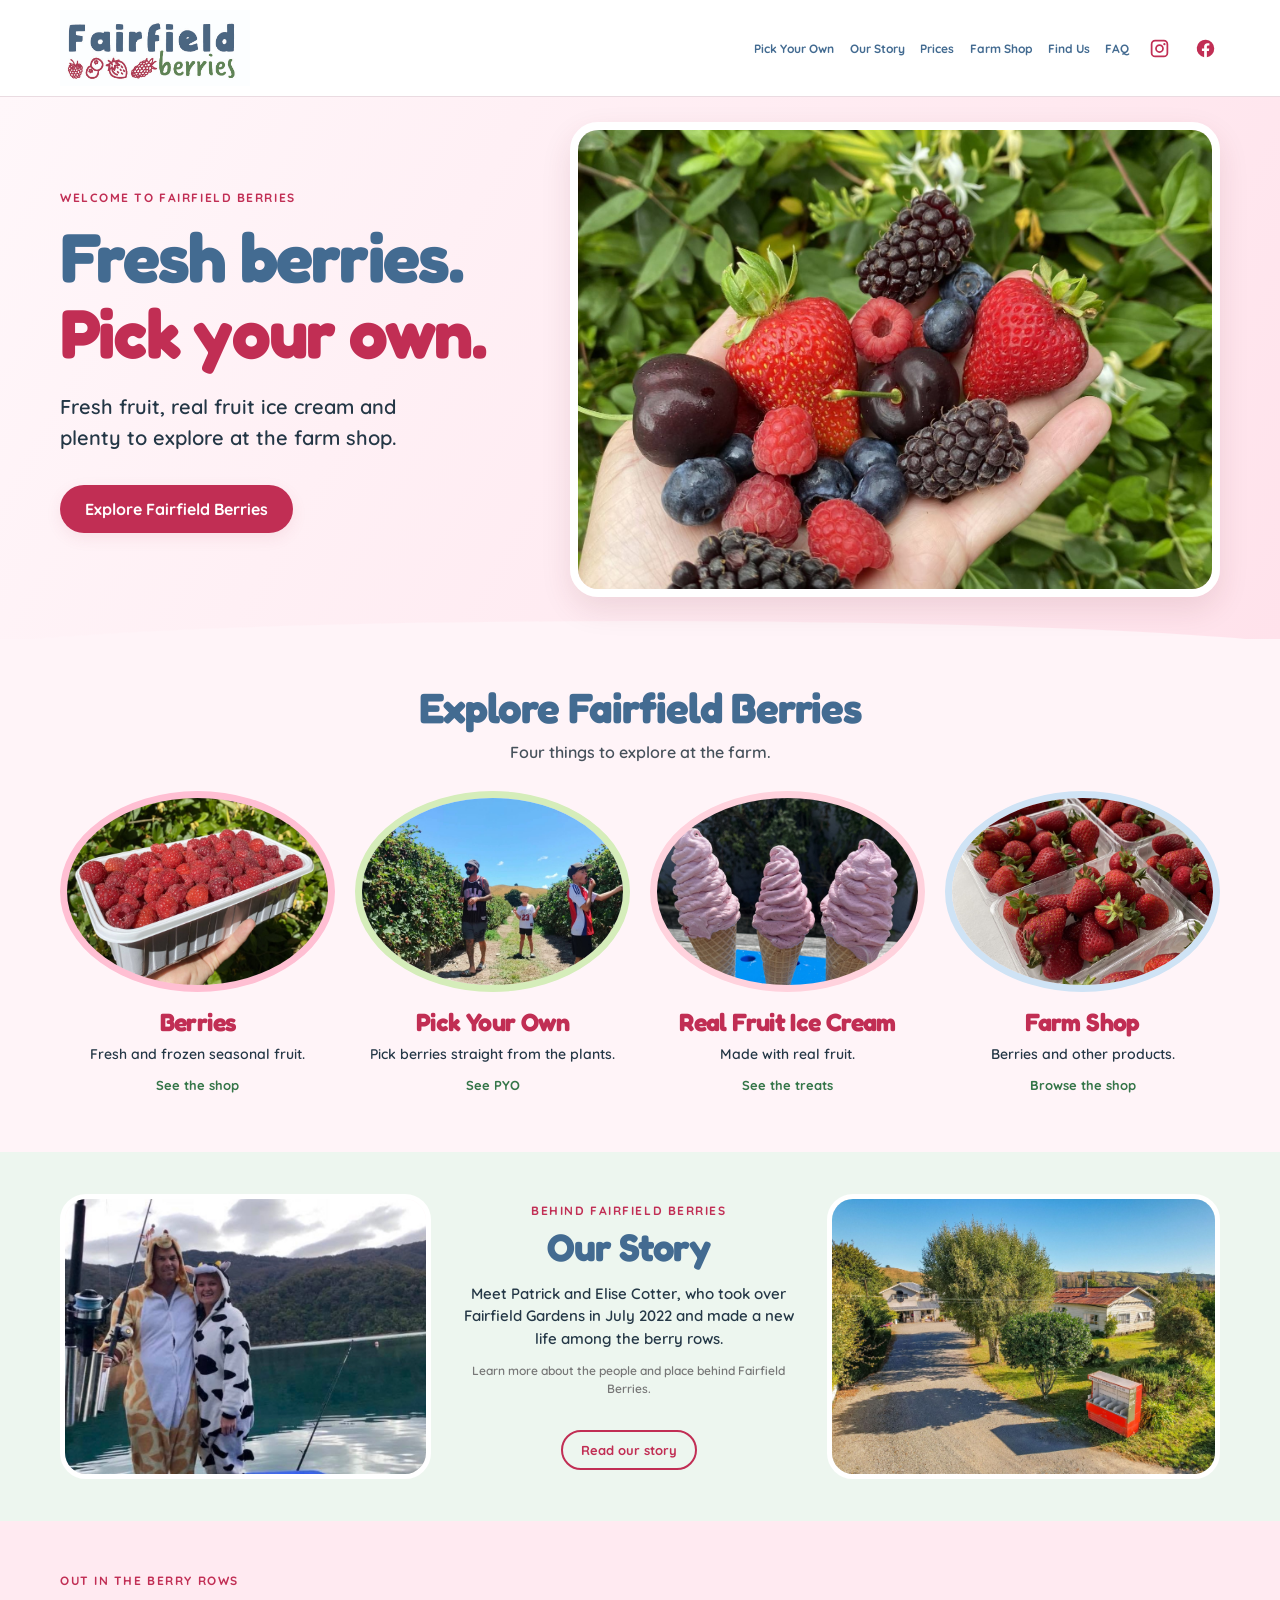
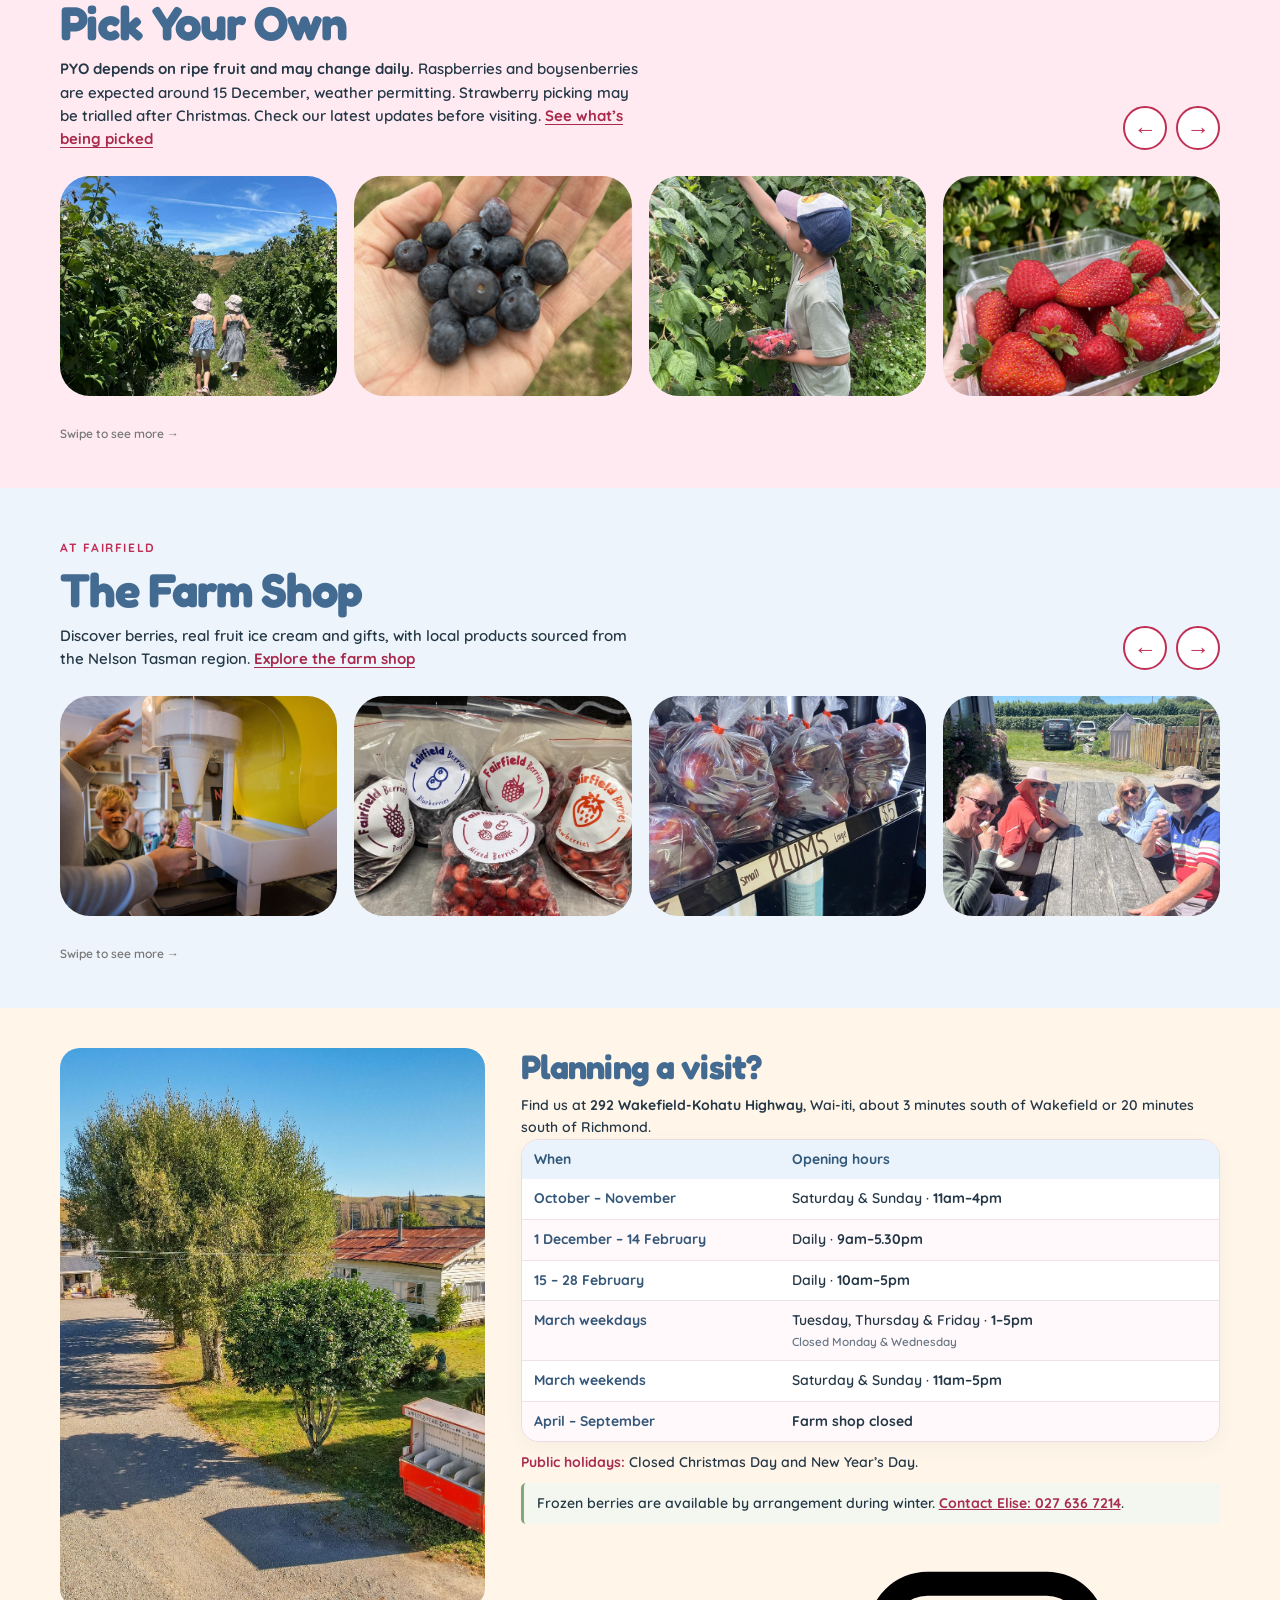
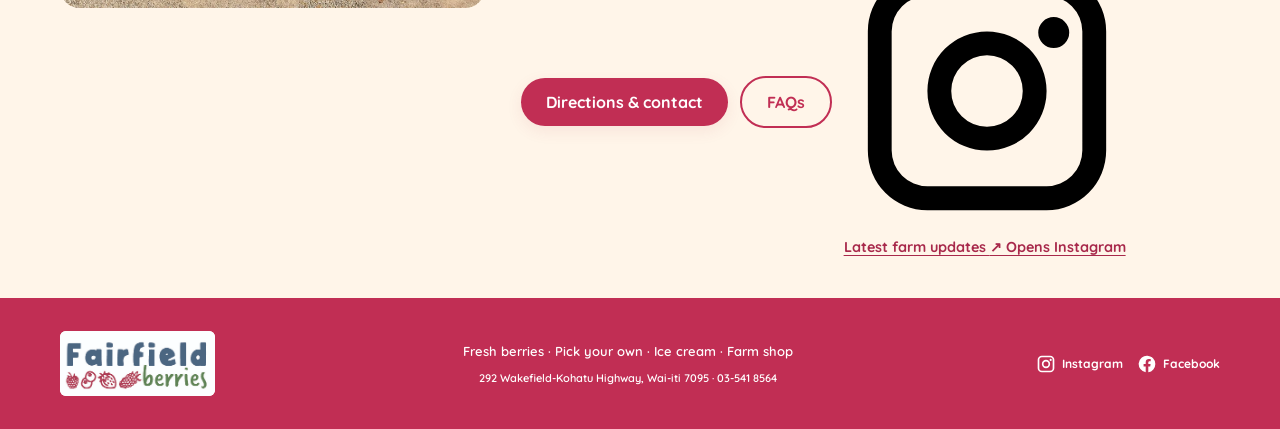
==== commit b8e91491: "Refine visual copy, PYO clarity, photo placement and off-site Instagram links" ====
--- a/index.html
+++ b/index.html
@@ -1,5 +1,5 @@
 <!doctype html><html lang="en-NZ"><head><meta charset="utf-8"><meta name="viewport" content="width=device-width,initial-scale=1"><meta name="description" content="Fairfield Berries: fresh and frozen berries, pick your own, real fruit ice cream and farm shop."><title>Fairfield Berries | Fresh Berries, Pick Your Own & Farm Shop</title><link rel="icon" type="image/svg+xml" href="public/logos/fairfield-icon.svg"><link rel="stylesheet" href="styles.css?v=20261113-10"><link rel="stylesheet" href="site.css?v=4"></head><body class="option-a"><header class="site-header"><div class="wrap header-inner"><a href="index.html" class="site-logo" aria-label="Fairfield Berries"><img src="public/logos/Fairfield%20Berries%20Logos-02.jpg" alt="Fairfield Berries"></a><button type="button" class="menu-toggle" aria-label="Toggle navigation" aria-expanded="false">☰</button><nav class="site-nav" aria-label="Main navigation"><a href="pick-your-own.html">Pick Your Own</a><a href="our-story.html">Our Story</a><a href="prices.html">Prices</a><a href="farm-shop.html">Farm Shop</a><a href="find-us.html">Find Us</a><a href="faq.html">FAQ</a><a class="nav-social" href="https://www.instagram.com/fairfield_berries/" target="_blank" rel="noopener noreferrer" aria-label="Instagram"><svg viewBox="0 0 24 24" aria-hidden="true"><path d="M7 2h10a5 5 0 0 1 5 5v10a5 5 0 0 1-5 5H7a5 5 0 0 1-5-5V7a5 5 0 0 1 5-5zm0 2a3 3 0 0 0-3 3v10a3 3 0 0 0 3 3h10a3 3 0 0 0 3-3V7a3 3 0 0 0-3-3H7zm5 3a5 5 0 1 1 0 10 5 5 0 0 1 0-10zm0 2a3 3 0 1 0 0 6 3 3 0 0 0 0-6zm5.6-3.2a1.3 1.3 0 1 1 0 2.6 1.3 1.3 0 0 1 0-2.6z"/></svg></a><a class="nav-social" href="https://www.facebook.com/fairfieldberries" target="_blank" rel="noopener noreferrer" aria-label="Facebook"><svg viewBox="0 0 24 24" aria-hidden="true"><path d="M22 12A10 10 0 1 0 10.44 21.9v-7.03H7.9V12h2.54V9.8c0-2.5 1.49-3.89 3.77-3.89 1.09 0 2.23.2 2.23.2v2.46h-1.26c-1.24 0-1.62.77-1.62 1.56V12h2.76l-.44 2.87h-2.32v7.03A10 10 0 0 0 22 12z"/></svg></a></nav></div></header><main><section class="hero-a"><span class="art-icon art-hero art-rasp" aria-hidden="true"></span><div class="wrap hero-a-grid"><div class="hero-copy"><span class="eyebrow">Welcome to Fairfield Berries</span><h1>Fresh berries.<br><em>Pick your own.</em></h1><p>Fresh fruit, real fruit ice cream and plenty to explore at the farm shop.</p><a href="#offerings" class="button">Explore Fairfield Berries</a></div><div class="hero-a-image"><img src="public/images/IMG_0874.jpeg" alt="A handful of freshly picked berries" loading="lazy"></div></div></section><section class="section offerings" id="offerings"><span class="art-icon art-offers art-straw" aria-hidden="true"></span><div class="wrap"><div class="section-heading"><h2>Explore Fairfield Berries</h2><p>Four things to explore at the farm.</p></div><div class="offer-grid">
-<article class="offer-card"><div class="offer-photo"><img loading="lazy" src="public/images/IMG_9956.jpeg" alt="Freshly picked raspberries in a punnet"></div><div class="offer-copy"><h3>Berries</h3><p>Fresh and frozen seasonal fruit.</p><a href="farm-shop.html">See the shop</a></div></article>
+<article class="offer-card"><div class="offer-photo"><img loading="lazy" style="object-position:center 75%" src="public/images/IMG_9956.jpeg" alt="Freshly picked raspberries in a punnet"></div><div class="offer-copy"><h3>Berries</h3><p>Fresh and frozen seasonal fruit.</p><a href="farm-shop.html">See the shop</a></div></article>
 <article class="offer-card"><div class="offer-photo"><img loading="lazy" src="public/images/IMG_5285.JPG" alt="Visitors picking berries among the rows"></div><div class="offer-copy"><h3>Pick Your Own</h3><p>Pick berries straight from the plants.</p><a href="pick-your-own.html">See PYO</a></div></article>
-<article class="offer-card"><div class="offer-photo icecream-photo"><img loading="lazy" src="public/images/IMG_5247.jpeg" alt="Three real fruit ice cream cones"></div><div class="offer-copy"><h3>Real Fruit Ice Cream</h3><p>Made with real fruit.</p><a href="farm-shop.html#icecream">See the treats</a></div></article>
-<article class="offer-card"><div class="offer-photo"><img loading="lazy" src="public/images/IMG_8722.jpeg" alt="Strawberry punnets available to purchase"></div><div class="offer-copy"><h3>Farm Shop</h3><p>Berries and other products.</p><a href="farm-shop.html">Browse the shop</a></div></article></div></div></section><section class="story-section" id="story"><span class="art-icon art-story art-blue" aria-hidden="true"></span><div class="wrap story-layout"><figure class="story-photo"><img src="public/images/elise-patrick.jpeg" loading="lazy" alt="Patrick and Elise fishing together in animal costumes"></figure><div class="story-text"><span class="eyebrow">Behind Fairfield Berries</span><h2>Our Story</h2><p>Meet Patrick and Elise Cotter, who took over Fairfield Gardens in July 2022 and made a new life among the berry rows.</p><p class="story-note">Learn more about the people and place behind Fairfield Berries.</p><div class="feature-extra"><a class="button outline" href="our-story.html">Read our story</a></div></div><figure class="story-farm-photo"><img src="public/images/IMG_5367.JPG?v=2" loading="lazy" alt="The entrance and farm buildings at Fairfield Berries"></figure></div></section><section class="focus-gallery focus-pyo" id="pyo"><span class="art-icon art-pyo art-black" aria-hidden="true"></span><div class="wrap"><div class="focus-heading"><div><span class="eyebrow">Out in the berry rows</span><h2>Pick Your Own</h2><p>Pick Your Own raspberries and boysenberries are expected to start around 15 December, depending on the weather and ripeness of the fruit. We plan to trial strawberry picking after Christmas. Check our socials for the latest picking updates. <a class="inline-link" href="pick-your-own.html">See what’s being picked</a></p></div><div class="focus-controls"><button type="button" data-carousel="pyo-track" data-direction="-1" aria-label="Previous Pick Your Own photo">←</button><button type="button" data-carousel="pyo-track" data-direction="1" aria-label="Next Pick Your Own photo">→</button></div></div><div class="focus-track" id="pyo-track" tabindex="0" aria-label="Pick Your Own photographs, swipe to browse"><figure><img loading="lazy" src="public/images/kids-in-row.jpg" alt="Two children walking through the berry rows"></figure><figure><img loading="lazy" src="public/images/IMG_5097.jpeg" alt="Fresh blueberries held in a hand"></figure><figure><img loading="lazy" src="public/images/IMG_5190.jpeg" alt="Child picking berries from the bushes"></figure><figure><img loading="lazy" src="public/images/IMG_8723.jpeg" alt="Fresh strawberries in a punnet"></figure><figure><img loading="lazy" src="public/images/IMG_9759.JPG" alt="Berry harvesting machinery at the farm"></figure><figure><img loading="lazy" src="public/images/IMG_9173.jpeg" alt="Fresh strawberries held in hands"></figure><figure><img loading="lazy" src="public/images/IMG_8540.jpeg" alt="Strawberry plants in the field"></figure><figure><img loading="lazy" src="public/images/IMG_5354.JPG" alt="An overview of the berry farm"></figure><figure><img loading="lazy" src="public/images/IMG_5285.JPG" alt="Visitors picking berries at Fairfield"></figure><figure><img loading="lazy" src="public/images/IMG_0252.jpeg" alt="Fresh blackberries in a punnet"></figure></div><p class="focus-hint">Swipe to see more <span aria-hidden="true">→</span></p></div></section><section class="focus-gallery focus-shop" id="shop"><span class="art-icon art-shop art-rasp" aria-hidden="true"></span><div class="wrap"><div class="focus-heading"><div><span class="eyebrow">At Fairfield</span><h2>The Farm Shop</h2><p>Discover berries, real fruit ice cream and gifts, with local products sourced from the Nelson Tasman region. <a class="inline-link" href="farm-shop.html">Explore the farm shop</a></p></div><div class="focus-controls"><button type="button" data-carousel="shop-track" data-direction="-1" aria-label="Previous The Farm Shop photo">←</button><button type="button" data-carousel="shop-track" data-direction="1" aria-label="Next The Farm Shop photo">→</button></div></div><div class="focus-track" id="shop-track" tabindex="0" aria-label="The Farm Shop photographs, swipe to browse"><figure><img loading="lazy" src="public/images/2023JulyNelson-9853.jpg" alt="Real fruit ice cream being made"></figure><figure><img loading="lazy" src="public/images/IMG_0549.JPG" alt="Fairfield Berries frozen berry packs"></figure><figure><img loading="lazy" src="public/images/IMG_0546.jpeg" alt="Plums and other produce inside the farm shop"></figure><figure><img loading="lazy" src="public/images/IMG_4282.jpeg" alt="Visitors enjoying ice cream at the farm"></figure><figure><img loading="lazy" src="public/images/IMG_5236.JPG" alt="Cherries available at Fairfield Berries"></figure><figure><img loading="lazy" src="public/images/IMG_8281.JPG" alt="A real fruit ice cream outside the farm shop"></figure><figure><img loading="lazy" src="public/images/IMG_9503.jpeg" alt="Fairfield Berries raspberry jam"></figure><figure><img loading="lazy" src="public/images/IMG_9905.JPG" alt="Real fruit ice cream in the machine"></figure><figure><img loading="lazy" src="public/images/IMG_9736.jpeg" alt="Fairfield Berries roadside and shop sign"></figure><figure><img loading="lazy" src="public/images/IMG_0320.jpeg" alt="Fresh mixed berry selection"></figure><figure><img loading="lazy" src="public/images/att.ncTzTL5oV1DxraBRiECZL8KEJpg0W0GxUp6aZ-5-NtA.jpg" alt="Fruit juices available in the farm shop"></figure><figure><img loading="lazy" src="public/images/att.ppPPLj3SfPF1LrcaUAv5IeHrudfxnGsH99uxMZJXOxI.jpg" alt="Fruit snacks available at the farm shop"></figure><figure><img loading="lazy" src="public/images/shop-3.jpg" alt="Canned drinks on display in the farm shop"></figure></div><p class="focus-hint">Swipe to see more <span aria-hidden="true">→</span></p></div></section><section class="visit-simple" id="visit"><span class="art-icon art-visit art-straw" aria-hidden="true"></span><div class="wrap"><div class="visit-summary"><img class="visit-summary-photo" src="public/images/IMG_5367.JPG" alt="Fairfield Berries farm entrance" loading="lazy"><div class="visit-summary-copy"><h2>Planning a visit?</h2><p>Find us at 292 Wakefield-Kohatu Highway, Wai-iti, about 3 minutes south of Wakefield or 20 minutes south of Richmond.</p><h3>Opening hours</h3><div class="hours-table-wrap"><table class="hours-table"><caption>Seasonal farm shop opening hours</caption><thead><tr><th scope="col">When</th><th scope="col">Opening hours</th></tr></thead><tbody><tr><th scope="row">October – November</th><td>Saturday &amp; Sunday · <strong>11am–4pm</strong></td></tr><tr><th scope="row">1 December – 14 February</th><td>Daily · <strong>9am–5.30pm</strong></td></tr><tr><th scope="row">15 – 28 February</th><td>Daily · <strong>10am–5pm</strong></td></tr><tr><th scope="row">March weekdays</th><td>Tuesday, Thursday &amp; Friday · <strong>1–5pm</strong><small>Closed Monday &amp; Wednesday</small></td></tr><tr><th scope="row">March weekends</th><td>Saturday &amp; Sunday · <strong>11am–5pm</strong></td></tr><tr><th scope="row">April – September</th><td><strong>Farm shop closed</strong></td></tr></tbody></table></div><p class="season-note"><strong>Public holidays:</strong> Closed Christmas Day and New Year’s Day.</p><p class="winter-note">Frozen berries are available by arrangement during winter. <a href="tel:+64276367214">Contact Elise: 027 636 7214</a>.</p><div class="actions"><a class="button" href="find-us.html">Directions & contact</a><a class="button outline" href="faq.html">FAQs</a><a class="inline-link" href="https://www.facebook.com/fairfieldberries" target="_blank" rel="noopener noreferrer">Latest farm updates</a></div></div></div></div></section></main><footer class="footer"><div class="wrap footer-inner"><a class="footer-logo" href="index.html"><img src="public/logos/Fairfield%20Berries%20Logos-02.jpg" alt="Fairfield Berries"></a><div class="footer-content"><p>Fresh berries · Pick your own · Ice cream · Farm shop</p><small>292 Wakefield-Kohatu Highway, Wai-iti 7095 · 03-541 8564</small></div><div class="footer-social"><a href="https://www.instagram.com/fairfield_berries/" target="_blank" rel="noopener noreferrer"><svg viewBox="0 0 24 24" aria-hidden="true"><path d="M7 2h10a5 5 0 0 1 5 5v10a5 5 0 0 1-5 5H7a5 5 0 0 1-5-5V7a5 5 0 0 1 5-5zm0 2a3 3 0 0 0-3 3v10a3 3 0 0 0 3 3h10a3 3 0 0 0 3-3V7a3 3 0 0 0-3-3H7zm5 3a5 5 0 1 1 0 10 5 5 0 0 1 0-10zm0 2a3 3 0 1 0 0 6 3 3 0 0 0 0-6zm5.6-3.2a1.3 1.3 0 1 1 0 2.6 1.3 1.3 0 0 1 0-2.6z"/></svg> Instagram</a><a href="https://www.facebook.com/fairfieldberries" target="_blank" rel="noopener noreferrer"><svg viewBox="0 0 24 24" aria-hidden="true"><path d="M22 12A10 10 0 1 0 10.44 21.9v-7.03H7.9V12h2.54V9.8c0-2.5 1.49-3.89 3.77-3.89 1.09 0 2.23.2 2.23.2v2.46h-1.26c-1.24 0-1.62.77-1.62 1.56V12h2.76l-.44 2.87h-2.32v7.03A10 10 0 0 0 22 12z"/></svg> Facebook</a></div></div></footer><script>document.querySelector('.menu-toggle')?.addEventListener('click',e=>{const nav=document.querySelector('.site-nav');nav.classList.toggle('open');e.currentTarget.setAttribute('aria-expanded',nav.classList.contains('open'));});document.querySelectorAll('.site-nav a').forEach(a=>a.addEventListener('click',()=>{document.querySelector('.site-nav')?.classList.remove('open');document.querySelector('.menu-toggle')?.setAttribute('aria-expanded','false')}));document.querySelectorAll('[data-carousel]').forEach(b=>b.addEventListener('click',()=>{const t=document.getElementById(b.dataset.carousel);const c=t?.firstElementChild;if(!c)return;const gap=parseFloat(getComputedStyle(t).gap)||14;t.scrollBy({left:Number(b.dataset.direction)*(c.getBoundingClientRect().width+gap),behavior:'smooth'})}));</script></body></html>+<article class="offer-card"><div class="offer-photo icecream-photo"><img loading="lazy" style="object-position:center 23%" src="public/images/IMG_5247.jpeg" alt="Three real fruit ice cream cones"></div><div class="offer-copy"><h3>Real Fruit Ice Cream</h3><p>Made with real fruit.</p><a href="farm-shop.html#icecream">See the treats</a></div></article>
+<article class="offer-card"><div class="offer-photo"><img loading="lazy" src="public/images/IMG_8722.jpeg" alt="Strawberry punnets available to purchase"></div><div class="offer-copy"><h3>Farm Shop</h3><p>Berries and other products.</p><a href="farm-shop.html">Browse the shop</a></div></article></div></div></section><section class="story-section" id="story"><span class="art-icon art-story art-blue" aria-hidden="true"></span><div class="wrap story-layout"><figure class="story-photo"><img src="public/images/elise-patrick.jpeg" loading="lazy" alt="Patrick and Elise fishing together in animal costumes"></figure><div class="story-text"><span class="eyebrow">Behind Fairfield Berries</span><h2>Our Story</h2><p>Meet Patrick and Elise Cotter, who took over Fairfield Gardens in July 2022 and made a new life among the berry rows.</p><p class="story-note">Learn more about the people and place behind Fairfield Berries.</p><div class="feature-extra"><a class="button outline" href="our-story.html">Read our story</a></div></div><figure class="story-farm-photo"><img src="public/images/IMG_5367.JPG?v=2" loading="lazy" alt="The entrance and farm buildings at Fairfield Berries"></figure></div></section><section class="focus-gallery focus-pyo" id="pyo"><span class="art-icon art-pyo art-black" aria-hidden="true"></span><div class="wrap"><div class="focus-heading"><div><span class="eyebrow">Out in the berry rows</span><h2>Pick Your Own</h2><p><strong>PYO depends on ripe fruit and may change daily.</strong> Raspberries and boysenberries are expected around 15 December, weather permitting. Strawberry picking may be trialled after Christmas. Check our latest updates before visiting. <a class="inline-link" href="pick-your-own.html">See what’s being picked</a></p></div><div class="focus-controls"><button type="button" data-carousel="pyo-track" data-direction="-1" aria-label="Previous Pick Your Own photo">←</button><button type="button" data-carousel="pyo-track" data-direction="1" aria-label="Next Pick Your Own photo">→</button></div></div><div class="focus-track" id="pyo-track" tabindex="0" aria-label="Pick Your Own photographs, swipe to browse"><figure><img loading="lazy" src="public/images/kids-in-row.jpg" alt="Two children walking through the berry rows"></figure><figure><img loading="lazy" src="public/images/IMG_5097.jpeg" alt="Fresh blueberries held in a hand"></figure><figure><img loading="lazy" src="public/images/IMG_5190.jpeg" alt="Child picking berries from the bushes"></figure><figure><img loading="lazy" src="public/images/IMG_8723.jpeg" alt="Fresh strawberries in a punnet"></figure><figure><img loading="lazy" src="public/images/IMG_9759.JPG" alt="Berry harvesting machinery at the farm"></figure><figure><img loading="lazy" src="public/images/IMG_9173.jpeg" alt="Fresh strawberries held in hands"></figure><figure><img loading="lazy" src="public/images/IMG_8540.jpeg" alt="Strawberry plants in the field"></figure><figure><img loading="lazy" src="public/images/IMG_5354.JPG" alt="An overview of the berry farm"></figure><figure><img loading="lazy" src="public/images/IMG_5285.JPG" alt="Visitors picking berries at Fairfield"></figure><figure><img loading="lazy" src="public/images/IMG_0252.jpeg" alt="Fresh blackberries in a punnet"></figure></div><p class="focus-hint">Swipe to see more <span aria-hidden="true">→</span></p></div></section><section class="focus-gallery focus-shop" id="shop"><span class="art-icon art-shop art-rasp" aria-hidden="true"></span><div class="wrap"><div class="focus-heading"><div><span class="eyebrow">At Fairfield</span><h2>The Farm Shop</h2><p>Discover berries, real fruit ice cream and gifts, with local products sourced from the Nelson Tasman region. <a class="inline-link" href="farm-shop.html">Explore the farm shop</a></p></div><div class="focus-controls"><button type="button" data-carousel="shop-track" data-direction="-1" aria-label="Previous The Farm Shop photo">←</button><button type="button" data-carousel="shop-track" data-direction="1" aria-label="Next The Farm Shop photo">→</button></div></div><div class="focus-track" id="shop-track" tabindex="0" aria-label="The Farm Shop photographs, swipe to browse"><figure><img loading="lazy" src="public/images/2023JulyNelson-9853.jpg" alt="Real fruit ice cream being made"></figure><figure><img loading="lazy" src="public/images/IMG_0549.JPG" alt="Fairfield Berries frozen berry packs"></figure><figure><img loading="lazy" src="public/images/IMG_0546.jpeg" alt="Plums and other produce inside the farm shop"></figure><figure><img loading="lazy" src="public/images/IMG_4282.jpeg" alt="Visitors enjoying ice cream at the farm"></figure><figure><img loading="lazy" src="public/images/IMG_5236.JPG" alt="Cherries available at Fairfield Berries"></figure><figure><img loading="lazy" src="public/images/IMG_8281.JPG" alt="A real fruit ice cream outside the farm shop"></figure><figure><img loading="lazy" src="public/images/IMG_9503.jpeg" alt="Fairfield Berries raspberry jam"></figure><figure><img loading="lazy" src="public/images/IMG_9905.JPG" alt="Real fruit ice cream in the machine"></figure><figure><img loading="lazy" src="public/images/IMG_9736.jpeg" alt="Fairfield Berries roadside and shop sign"></figure><figure><img loading="lazy" src="public/images/IMG_0320.jpeg" alt="Fresh mixed berry selection"></figure><figure><img loading="lazy" src="public/images/att.ncTzTL5oV1DxraBRiECZL8KEJpg0W0GxUp6aZ-5-NtA.jpg" alt="Fruit juices available in the farm shop"></figure><figure><img loading="lazy" src="public/images/att.ppPPLj3SfPF1LrcaUAv5IeHrudfxnGsH99uxMZJXOxI.jpg" alt="Fruit snacks available at the farm shop"></figure><figure><img loading="lazy" src="public/images/shop-3.jpg" alt="Canned drinks on display in the farm shop"></figure></div><p class="focus-hint">Swipe to see more <span aria-hidden="true">→</span></p></div></section><section class="visit-simple" id="visit"><span class="art-icon art-visit art-straw" aria-hidden="true"></span><div class="wrap"><div class="visit-summary"><img class="visit-summary-photo" src="public/images/IMG_5367.JPG" alt="Fairfield Berries farm entrance" loading="lazy"><div class="visit-summary-copy"><h2>Planning a visit?</h2><p>Find us at <strong>292 Wakefield-Kohatu Highway</strong>, Wai-iti, about 3 minutes south of Wakefield or 20 minutes south of Richmond.</p><div class="hours-table-wrap"><table class="hours-table"><caption>Seasonal farm shop opening hours</caption><thead><tr><th scope="col">When</th><th scope="col">Opening hours</th></tr></thead><tbody><tr><th scope="row">October – November</th><td>Saturday &amp; Sunday · <strong>11am–4pm</strong></td></tr><tr><th scope="row">1 December – 14 February</th><td>Daily · <strong>9am–5.30pm</strong></td></tr><tr><th scope="row">15 – 28 February</th><td>Daily · <strong>10am–5pm</strong></td></tr><tr><th scope="row">March weekdays</th><td>Tuesday, Thursday &amp; Friday · <strong>1–5pm</strong><small>Closed Monday &amp; Wednesday</small></td></tr><tr><th scope="row">March weekends</th><td>Saturday &amp; Sunday · <strong>11am–5pm</strong></td></tr><tr><th scope="row">April – September</th><td><strong>Farm shop closed</strong></td></tr></tbody></table></div><p class="season-note"><strong>Public holidays:</strong> Closed Christmas Day and New Year’s Day.</p><p class="winter-note">Frozen berries are available by arrangement during winter. <a href="tel:+64276367214">Contact Elise: 027 636 7214</a>.</p><div class="actions"><a class="button" href="find-us.html">Directions & contact</a><a class="button outline" href="faq.html">FAQs</a><a class="inline-link external-social-link" href="https://www.instagram.com/fairfield_berries/" target="_blank" rel="noopener noreferrer"><svg class="external-instagram-icon" viewBox="0 0 24 24" aria-hidden="true"><path d="M7 2h10a5 5 0 0 1 5 5v10a5 5 0 0 1-5 5H7a5 5 0 0 1-5-5V7a5 5 0 0 1 5-5zm0 2a3 3 0 0 0-3 3v10a3 3 0 0 0 3 3h10a3 3 0 0 0 3-3V7a3 3 0 0 0-3-3H7zm5 3a5 5 0 1 1 0 10 5 5 0 0 1 0-10zm0 2a3 3 0 1 0 0 6 3 3 0 0 0 0-6zm5.6-3.2a1.3 1.3 0 1 1 0 2.6 1.3 1.3 0 0 1 0-2.6z"/></svg> Latest farm updates <span class="offsite-label">↗ Opens Instagram</span></a></div></div></div></div></section></main><footer class="footer"><div class="wrap footer-inner"><a class="footer-logo" href="index.html"><img src="public/logos/Fairfield%20Berries%20Logos-02.jpg" alt="Fairfield Berries"></a><div class="footer-content"><p>Fresh berries · Pick your own · Ice cream · Farm shop</p><small>292 Wakefield-Kohatu Highway, Wai-iti 7095 · 03-541 8564</small></div><div class="footer-social"><a href="https://www.instagram.com/fairfield_berries/" target="_blank" rel="noopener noreferrer"><svg viewBox="0 0 24 24" aria-hidden="true"><path d="M7 2h10a5 5 0 0 1 5 5v10a5 5 0 0 1-5 5H7a5 5 0 0 1-5-5V7a5 5 0 0 1 5-5zm0 2a3 3 0 0 0-3 3v10a3 3 0 0 0 3 3h10a3 3 0 0 0 3-3V7a3 3 0 0 0-3-3H7zm5 3a5 5 0 1 1 0 10 5 5 0 0 1 0-10zm0 2a3 3 0 1 0 0 6 3 3 0 0 0 0-6zm5.6-3.2a1.3 1.3 0 1 1 0 2.6 1.3 1.3 0 0 1 0-2.6z"/></svg> Instagram</a><a href="https://www.facebook.com/fairfieldberries" target="_blank" rel="noopener noreferrer"><svg viewBox="0 0 24 24" aria-hidden="true"><path d="M22 12A10 10 0 1 0 10.44 21.9v-7.03H7.9V12h2.54V9.8c0-2.5 1.49-3.89 3.77-3.89 1.09 0 2.23.2 2.23.2v2.46h-1.26c-1.24 0-1.62.77-1.62 1.56V12h2.76l-.44 2.87h-2.32v7.03A10 10 0 0 0 22 12z"/></svg> Facebook</a></div></div></footer><script>document.querySelector('.menu-toggle')?.addEventListener('click',e=>{const nav=document.querySelector('.site-nav');nav.classList.toggle('open');e.currentTarget.setAttribute('aria-expanded',nav.classList.contains('open'));});document.querySelectorAll('.site-nav a').forEach(a=>a.addEventListener('click',()=>{document.querySelector('.site-nav')?.classList.remove('open');document.querySelector('.menu-toggle')?.setAttribute('aria-expanded','false')}));document.querySelectorAll('[data-carousel]').forEach(b=>b.addEventListener('click',()=>{const t=document.getElementById(b.dataset.carousel);const c=t?.firstElementChild;if(!c)return;const gap=parseFloat(getComputedStyle(t).gap)||14;t.scrollBy({left:Number(b.dataset.direction)*(c.getBoundingClientRect().width+gap),behavior:'smooth'})}));</script></body></html>
--- a/site.css
+++ b/site.css
@@ -187,3 +187,88 @@
 
 /* Compact social callouts and story chapters */
 .social-panel{padding:20px 24px;border-radius:18px;display:grid;grid-template-columns:36px minmax(0,1fr) auto;align-items:center;gap:8px 16px;text-align:left}.social-panel .social-icon{grid-row:1/3;width:32px;height:32px;margin:0}.social-panel .social-icon svg{width:32px;height:32px;margin:0}.social-panel h2{grid-column:2;margin:0;font-size:clamp(20px,2.2vw,26px)}.social-panel p{grid-column:2;margin:0;max-width:65ch;font-size:0.9em}.social-panel .button{grid-column:3;grid-row:1/3;padding:10px 16px;font-size:14px}.story-chapters{display:grid;gap:36px;margin-top:24px}.story-chapter{display:grid;grid-template-columns:repeat(2,minmax(0,1fr));gap:32px;align-items:center}.story-chapter img{width:100%;aspect-ratio:4/3;object-fit:cover;border-radius:18px}.story-chapter p{max-width:65ch}.inner-hero{position:relative;isolation:isolate}.inner-hero::after{content:"";position:absolute;right:4%;top:12%;width:clamp(55px,9vw,110px);aspect-ratio:1;background:url("public/images/boysenberry-logo-art.svg") center/contain no-repeat;opacity:.12;z-index:-1;pointer-events:none}@media(min-width:901px){.page-decor{display:block;width:clamp(48px,6vw,90px);opacity:.11}}@media(max-width:700px){.social-panel{grid-template-columns:28px minmax(0,1fr);padding:16px;gap:8px 12px}.social-panel .social-icon{width:26px;height:26px;grid-row:1/2}.social-panel .social-icon svg{width:26px;height:26px}.social-panel p{grid-column:1/-1}.social-panel .button{grid-column:1/-1;grid-row:auto;justify-self:start}.story-chapter{grid-template-columns:1fr;gap:14px}.story-chapter img{order:2}.story-chapters{gap:22px}}
+
+/* November visual review: page titles, tables, PYO, photography and shop */
+.inner-hero{padding:48px 0 45px}
+.inner-hero h1{font-family:system-ui,-apple-system,"Segoe UI",sans-serif;font-weight:750;letter-spacing:-.045em;font-size:clamp(36px,4.4vw,56px);line-height:1.08}
+.hours-table-wrap{overflow-x:auto;border:1px solid #efdae1;border-radius:18px;background:#fff;box-shadow:0 6px 20px rgba(45,65,86,.04)}
+.hours-table{border-collapse:collapse;width:100%;text-align:left;font-size:clamp(14px,1.14vw,16px);line-height:1.4}
+.hours-table caption{position:absolute;width:1px;height:1px;overflow:hidden;clip:rect(0,0,0,0)}
+.hours-table thead{background:#eaf3fb;color:#315779}
+.hours-table th,.hours-table td{padding:13px 16px;vertical-align:top}
+.hours-table tbody tr:not(:last-child)>*{border-bottom:1px solid #f0e1e5}
+.hours-table tbody tr:nth-child(even){background:#fff9fb}
+.hours-table tbody th{font-weight:750;width:41%;color:#355779}
+.hours-table tbody td strong{font-weight:750}
+.hours-table td small{display:block;color:#697685;margin-top:3px}
+.season-note,.winter-note{margin:11px 0 0;max-width:none!important;font-size:.92em;line-height:1.5}
+.season-note strong{color:#a92d50}
+.winter-note{background:#f3f7ef;border-left:3px solid #81a77d;padding:10px 13px;border-radius:5px}
+.winter-note a{font-weight:700;color:#a92d50;text-decoration:underline}
+.visit-summary{grid-template-columns:minmax(0,.85fr) minmax(0,1.4fr);align-items:start}
+.visit-summary-photo{position:sticky;top:115px;aspect-ratio:3/4;max-height:560px}
+.visit-summary-copy .hours-table{font-size:14px}
+.visit-summary-copy .hours-table th,.visit-summary-copy .hours-table td{padding:10px 12px}
+.visit-summary-copy .hours-table tbody th{width:37%}
+.visit-summary-copy h3{margin-bottom:12px}
+.opening-section .section-heading{text-align:left}
+.opening-section .section-heading p{margin-left:0}
+.opening-section .hours-table-wrap{max-width:980px}
+.social-hint{margin:16px 0 32px}
+.social-hint a{color:#a92d50;font-weight:700}
+.contact-panels{display:grid;grid-template-columns:1fr 1.25fr;gap:22px;align-items:start}
+.contact-section{padding:18px 0;border-top:1px solid #f0dce4}
+.contact-section h3{font-size:clamp(21px,2vw,26px);margin-bottom:10px}
+.contact-section p{line-height:1.52}
+.contact-section .button{margin-top:10px}
+.compact-facts{padding-left:1.25em;margin:9px 0 15px;line-height:1.55}
+.compact-facts li{margin:5px 0}
+.compact-facts a{color:#a92d50;text-decoration:underline}
+.contact-info{padding:26px}
+.contact-info .contact-section:last-child{padding-bottom:0}
+.pyo-hero-grid{display:grid;grid-template-columns:minmax(0,1fr) minmax(240px,.85fr);align-items:center;gap:38px}
+.pyo-hero-photo{width:100%;height:280px;object-fit:cover;object-position:center 42%;border-radius:22px;box-shadow:0 12px 30px rgba(45,65,86,.12)}
+.price-photo img{object-fit:cover}
+.story-chapter{grid-template-columns:minmax(0,1.25fr) minmax(0,.9fr);gap:30px;align-items:center}
+.story-chapter:nth-child(2){grid-template-columns:minmax(0,.9fr) minmax(0,1.25fr)}
+.story-chapter img{height:270px;aspect-ratio:auto;object-fit:cover;border-radius:18px}
+.story-chapter p{line-height:1.56;margin:10px 0}
+.story-intro{align-items:center}
+.story-intro .story-photo img,.story-intro .story-farm-photo img{max-height:270px;object-fit:cover}
+#icecream .split{grid-template-columns:minmax(0,1fr) minmax(0,1fr);align-items:start;gap:30px}
+#icecream h3{font-size:clamp(22px,2.3vw,29px);font-weight:850;margin:19px 0 10px}
+#icecream .flavour-chips{margin:8px 0 12px}
+#icecream .icecream-options{margin:8px 0 14px}
+#icecream .option-note{margin-top:9px;font-size:14px;background:#fff4f7;border-radius:9px;padding:9px 12px}
+.shop-photo-quad{display:grid;grid-template-columns:repeat(2,minmax(0,1fr));grid-template-rows:repeat(2,minmax(0,1fr));gap:10px;height:435px;align-self:center}
+.shop-photo-quad img{width:100%;height:100%;min-width:0;min-height:0;object-fit:cover;border-radius:14px}
+.shop-photo-quad img:first-child{object-position:center 35%}
+.stockists-panel{background:#fff;border:1px solid #f0dce4;border-radius:18px;padding:23px}
+.stockists-grid{display:grid;grid-template-columns:repeat(4,minmax(0,1fr));gap:10px 14px;list-style:none;margin:0;padding:0}
+.stockists-grid li{padding:9px 9px 9px 14px;border-radius:9px;background:#fff6f9;border-left:3px solid #e4a1b4;font-size:14px;line-height:1.35;overflow-wrap:anywhere}
+.food-grid{columns:2;column-gap:30px}
+.food-grid li{break-inside:avoid;margin-bottom:8px}
+@media(max-width:1000px){
+  .stockists-grid{grid-template-columns:repeat(3,minmax(0,1fr))}
+  .shop-photo-quad{height:350px}
+  .contact-panels{grid-template-columns:1fr}
+  .visit-summary{grid-template-columns:minmax(0,.9fr) minmax(0,1.2fr);gap:22px}
+}
+@media(max-width:700px){
+  .inner-hero h1{font-size:clamp(33px,8vw,43px)}
+  .visit-summary,.pyo-hero-grid,#icecream .split,.story-chapter,.story-chapter:nth-child(2){grid-template-columns:1fr}
+  .visit-summary-photo{position:static;aspect-ratio:16/9;height:auto;max-height:none}
+  .hours-table{font-size:14px}
+  .hours-table th,.hours-table td{padding:10px}
+  .pyo-hero-photo{height:220px}
+  .story-chapter img{height:auto;aspect-ratio:16/10;order:2}
+  .shop-photo-quad{height:auto;aspect-ratio:1.2}
+  .stockists-grid{grid-template-columns:repeat(2,minmax(0,1fr))}
+  .stockists-panel{padding:13px}
+  .stockists-grid li{font-size:13px;padding:8px}
+  .food-grid{columns:1}
+}
+@media(max-width:430px){
+  .stockists-grid{grid-template-columns:1fr 1fr;gap:6px}
+  .hours-table tbody th{width:41%}
+}
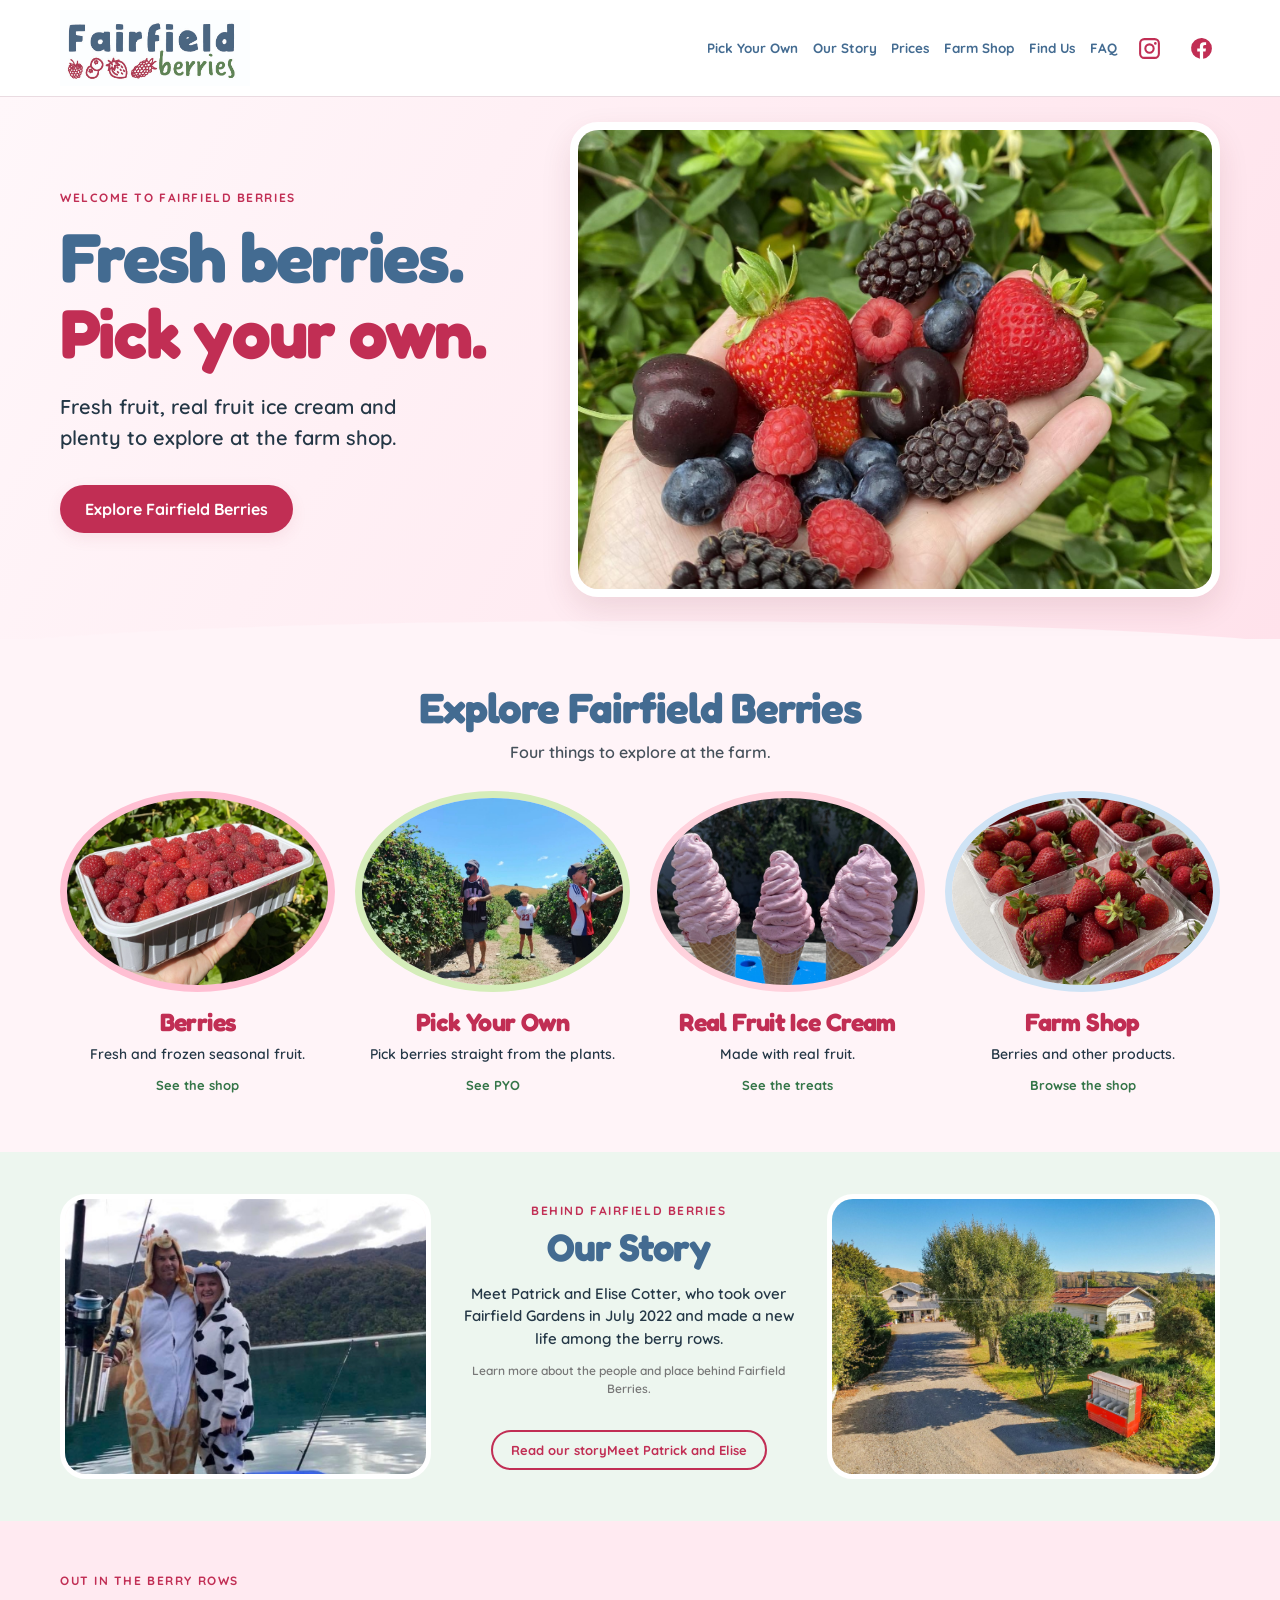
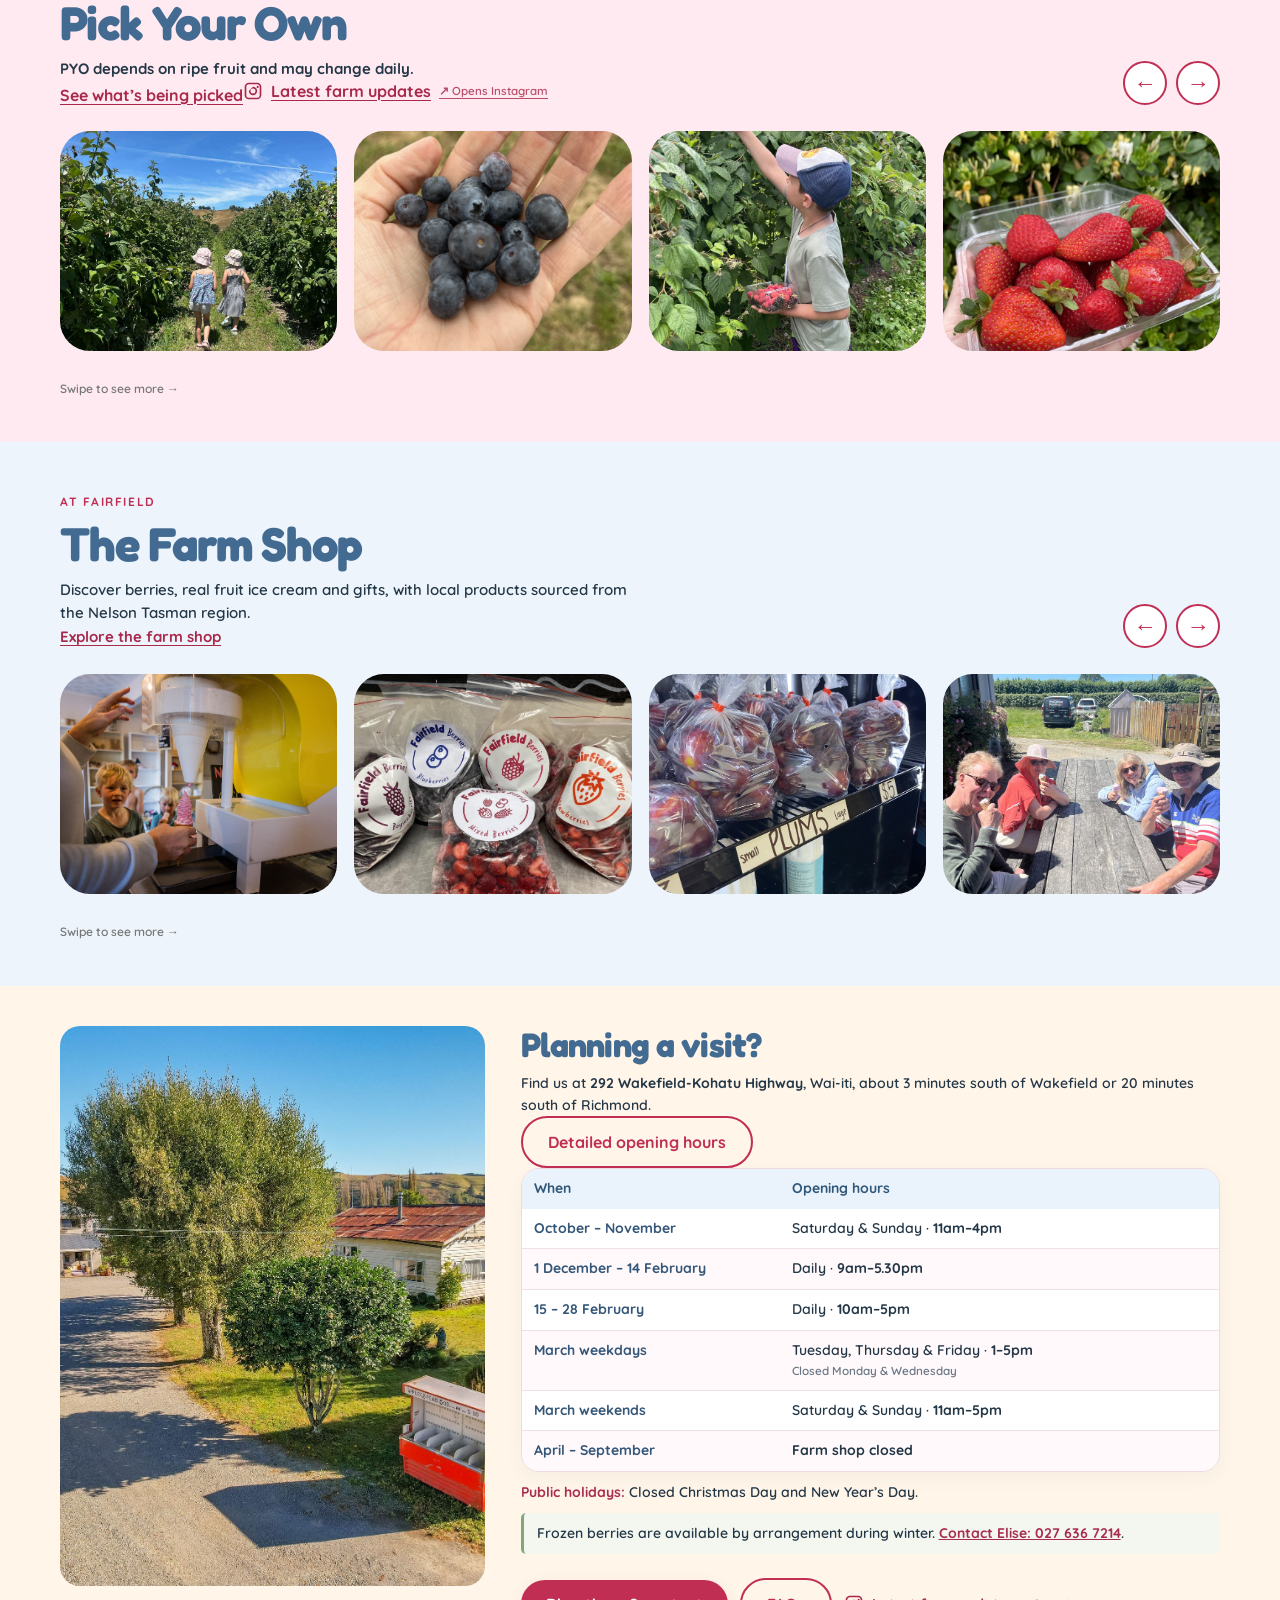
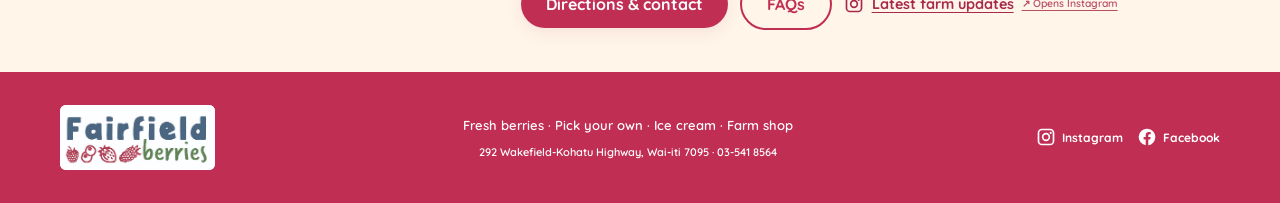
==== commit 6ea942f8: "Refine homepage mobile content and seasonal details" ====
--- a/index.html
+++ b/index.html
@@ -2,4 +2,4 @@
 <article class="offer-card"><div class="offer-photo"><img loading="lazy" style="object-position:center 75%" src="public/images/IMG_9956.jpeg" alt="Freshly picked raspberries in a punnet"></div><div class="offer-copy"><h3>Berries</h3><p>Fresh and frozen seasonal fruit.</p><a href="farm-shop.html">See the shop</a></div></article>
 <article class="offer-card"><div class="offer-photo"><img loading="lazy" src="public/images/IMG_5285.JPG" alt="Visitors picking berries among the rows"></div><div class="offer-copy"><h3>Pick Your Own</h3><p>Pick berries straight from the plants.</p><a href="pick-your-own.html">See PYO</a></div></article>
 <article class="offer-card"><div class="offer-photo icecream-photo"><img loading="lazy" style="object-position:center 23%" src="public/images/IMG_5247.jpeg" alt="Three real fruit ice cream cones"></div><div class="offer-copy"><h3>Real Fruit Ice Cream</h3><p>Made with real fruit.</p><a href="farm-shop.html#icecream">See the treats</a></div></article>
-<article class="offer-card"><div class="offer-photo"><img loading="lazy" src="public/images/IMG_8722.jpeg" alt="Strawberry punnets available to purchase"></div><div class="offer-copy"><h3>Farm Shop</h3><p>Berries and other products.</p><a href="farm-shop.html">Browse the shop</a></div></article></div></div></section><section class="story-section" id="story"><span class="art-icon art-story art-blue" aria-hidden="true"></span><div class="wrap story-layout"><figure class="story-photo"><img src="public/images/elise-patrick.jpeg" loading="lazy" alt="Patrick and Elise fishing together in animal costumes"></figure><div class="story-text"><span class="eyebrow">Behind Fairfield Berries</span><h2>Our Story</h2><p>Meet Patrick and Elise Cotter, who took over Fairfield Gardens in July 2022 and made a new life among the berry rows.</p><p class="story-note">Learn more about the people and place behind Fairfield Berries.</p><div class="feature-extra"><a class="button outline" href="our-story.html">Read our story</a></div></div><figure class="story-farm-photo"><img src="public/images/IMG_5367.JPG?v=2" loading="lazy" alt="The entrance and farm buildings at Fairfield Berries"></figure></div></section><section class="focus-gallery focus-pyo" id="pyo"><span class="art-icon art-pyo art-black" aria-hidden="true"></span><div class="wrap"><div class="focus-heading"><div><span class="eyebrow">Out in the berry rows</span><h2>Pick Your Own</h2><p><strong>PYO depends on ripe fruit and may change daily.</strong> Raspberries and boysenberries are expected around 15 December, weather permitting. Strawberry picking may be trialled after Christmas. Check our latest updates before visiting. <a class="inline-link" href="pick-your-own.html">See what’s being picked</a></p></div><div class="focus-controls"><button type="button" data-carousel="pyo-track" data-direction="-1" aria-label="Previous Pick Your Own photo">←</button><button type="button" data-carousel="pyo-track" data-direction="1" aria-label="Next Pick Your Own photo">→</button></div></div><div class="focus-track" id="pyo-track" tabindex="0" aria-label="Pick Your Own photographs, swipe to browse"><figure><img loading="lazy" src="public/images/kids-in-row.jpg" alt="Two children walking through the berry rows"></figure><figure><img loading="lazy" src="public/images/IMG_5097.jpeg" alt="Fresh blueberries held in a hand"></figure><figure><img loading="lazy" src="public/images/IMG_5190.jpeg" alt="Child picking berries from the bushes"></figure><figure><img loading="lazy" src="public/images/IMG_8723.jpeg" alt="Fresh strawberries in a punnet"></figure><figure><img loading="lazy" src="public/images/IMG_9759.JPG" alt="Berry harvesting machinery at the farm"></figure><figure><img loading="lazy" src="public/images/IMG_9173.jpeg" alt="Fresh strawberries held in hands"></figure><figure><img loading="lazy" src="public/images/IMG_8540.jpeg" alt="Strawberry plants in the field"></figure><figure><img loading="lazy" src="public/images/IMG_5354.JPG" alt="An overview of the berry farm"></figure><figure><img loading="lazy" src="public/images/IMG_5285.JPG" alt="Visitors picking berries at Fairfield"></figure><figure><img loading="lazy" src="public/images/IMG_0252.jpeg" alt="Fresh blackberries in a punnet"></figure></div><p class="focus-hint">Swipe to see more <span aria-hidden="true">→</span></p></div></section><section class="focus-gallery focus-shop" id="shop"><span class="art-icon art-shop art-rasp" aria-hidden="true"></span><div class="wrap"><div class="focus-heading"><div><span class="eyebrow">At Fairfield</span><h2>The Farm Shop</h2><p>Discover berries, real fruit ice cream and gifts, with local products sourced from the Nelson Tasman region. <a class="inline-link" href="farm-shop.html">Explore the farm shop</a></p></div><div class="focus-controls"><button type="button" data-carousel="shop-track" data-direction="-1" aria-label="Previous The Farm Shop photo">←</button><button type="button" data-carousel="shop-track" data-direction="1" aria-label="Next The Farm Shop photo">→</button></div></div><div class="focus-track" id="shop-track" tabindex="0" aria-label="The Farm Shop photographs, swipe to browse"><figure><img loading="lazy" src="public/images/2023JulyNelson-9853.jpg" alt="Real fruit ice cream being made"></figure><figure><img loading="lazy" src="public/images/IMG_0549.JPG" alt="Fairfield Berries frozen berry packs"></figure><figure><img loading="lazy" src="public/images/IMG_0546.jpeg" alt="Plums and other produce inside the farm shop"></figure><figure><img loading="lazy" src="public/images/IMG_4282.jpeg" alt="Visitors enjoying ice cream at the farm"></figure><figure><img loading="lazy" src="public/images/IMG_5236.JPG" alt="Cherries available at Fairfield Berries"></figure><figure><img loading="lazy" src="public/images/IMG_8281.JPG" alt="A real fruit ice cream outside the farm shop"></figure><figure><img loading="lazy" src="public/images/IMG_9503.jpeg" alt="Fairfield Berries raspberry jam"></figure><figure><img loading="lazy" src="public/images/IMG_9905.JPG" alt="Real fruit ice cream in the machine"></figure><figure><img loading="lazy" src="public/images/IMG_9736.jpeg" alt="Fairfield Berries roadside and shop sign"></figure><figure><img loading="lazy" src="public/images/IMG_0320.jpeg" alt="Fresh mixed berry selection"></figure><figure><img loading="lazy" src="public/images/att.ncTzTL5oV1DxraBRiECZL8KEJpg0W0GxUp6aZ-5-NtA.jpg" alt="Fruit juices available in the farm shop"></figure><figure><img loading="lazy" src="public/images/att.ppPPLj3SfPF1LrcaUAv5IeHrudfxnGsH99uxMZJXOxI.jpg" alt="Fruit snacks available at the farm shop"></figure><figure><img loading="lazy" src="public/images/shop-3.jpg" alt="Canned drinks on display in the farm shop"></figure></div><p class="focus-hint">Swipe to see more <span aria-hidden="true">→</span></p></div></section><section class="visit-simple" id="visit"><span class="art-icon art-visit art-straw" aria-hidden="true"></span><div class="wrap"><div class="visit-summary"><img class="visit-summary-photo" src="public/images/IMG_5367.JPG" alt="Fairfield Berries farm entrance" loading="lazy"><div class="visit-summary-copy"><h2>Planning a visit?</h2><p>Find us at <strong>292 Wakefield-Kohatu Highway</strong>, Wai-iti, about 3 minutes south of Wakefield or 20 minutes south of Richmond.</p><div class="hours-table-wrap"><table class="hours-table"><caption>Seasonal farm shop opening hours</caption><thead><tr><th scope="col">When</th><th scope="col">Opening hours</th></tr></thead><tbody><tr><th scope="row">October – November</th><td>Saturday &amp; Sunday · <strong>11am–4pm</strong></td></tr><tr><th scope="row">1 December – 14 February</th><td>Daily · <strong>9am–5.30pm</strong></td></tr><tr><th scope="row">15 – 28 February</th><td>Daily · <strong>10am–5pm</strong></td></tr><tr><th scope="row">March weekdays</th><td>Tuesday, Thursday &amp; Friday · <strong>1–5pm</strong><small>Closed Monday &amp; Wednesday</small></td></tr><tr><th scope="row">March weekends</th><td>Saturday &amp; Sunday · <strong>11am–5pm</strong></td></tr><tr><th scope="row">April – September</th><td><strong>Farm shop closed</strong></td></tr></tbody></table></div><p class="season-note"><strong>Public holidays:</strong> Closed Christmas Day and New Year’s Day.</p><p class="winter-note">Frozen berries are available by arrangement during winter. <a href="tel:+64276367214">Contact Elise: 027 636 7214</a>.</p><div class="actions"><a class="button" href="find-us.html">Directions & contact</a><a class="button outline" href="faq.html">FAQs</a><a class="inline-link external-social-link" href="https://www.instagram.com/fairfield_berries/" target="_blank" rel="noopener noreferrer"><svg class="external-instagram-icon" viewBox="0 0 24 24" aria-hidden="true"><path d="M7 2h10a5 5 0 0 1 5 5v10a5 5 0 0 1-5 5H7a5 5 0 0 1-5-5V7a5 5 0 0 1 5-5zm0 2a3 3 0 0 0-3 3v10a3 3 0 0 0 3 3h10a3 3 0 0 0 3-3V7a3 3 0 0 0-3-3H7zm5 3a5 5 0 1 1 0 10 5 5 0 0 1 0-10zm0 2a3 3 0 1 0 0 6 3 3 0 0 0 0-6zm5.6-3.2a1.3 1.3 0 1 1 0 2.6 1.3 1.3 0 0 1 0-2.6z"/></svg> Latest farm updates <span class="offsite-label">↗ Opens Instagram</span></a></div></div></div></div></section></main><footer class="footer"><div class="wrap footer-inner"><a class="footer-logo" href="index.html"><img src="public/logos/Fairfield%20Berries%20Logos-02.jpg" alt="Fairfield Berries"></a><div class="footer-content"><p>Fresh berries · Pick your own · Ice cream · Farm shop</p><small>292 Wakefield-Kohatu Highway, Wai-iti 7095 · 03-541 8564</small></div><div class="footer-social"><a href="https://www.instagram.com/fairfield_berries/" target="_blank" rel="noopener noreferrer"><svg viewBox="0 0 24 24" aria-hidden="true"><path d="M7 2h10a5 5 0 0 1 5 5v10a5 5 0 0 1-5 5H7a5 5 0 0 1-5-5V7a5 5 0 0 1 5-5zm0 2a3 3 0 0 0-3 3v10a3 3 0 0 0 3 3h10a3 3 0 0 0 3-3V7a3 3 0 0 0-3-3H7zm5 3a5 5 0 1 1 0 10 5 5 0 0 1 0-10zm0 2a3 3 0 1 0 0 6 3 3 0 0 0 0-6zm5.6-3.2a1.3 1.3 0 1 1 0 2.6 1.3 1.3 0 0 1 0-2.6z"/></svg> Instagram</a><a href="https://www.facebook.com/fairfieldberries" target="_blank" rel="noopener noreferrer"><svg viewBox="0 0 24 24" aria-hidden="true"><path d="M22 12A10 10 0 1 0 10.44 21.9v-7.03H7.9V12h2.54V9.8c0-2.5 1.49-3.89 3.77-3.89 1.09 0 2.23.2 2.23.2v2.46h-1.26c-1.24 0-1.62.77-1.62 1.56V12h2.76l-.44 2.87h-2.32v7.03A10 10 0 0 0 22 12z"/></svg> Facebook</a></div></div></footer><script>document.querySelector('.menu-toggle')?.addEventListener('click',e=>{const nav=document.querySelector('.site-nav');nav.classList.toggle('open');e.currentTarget.setAttribute('aria-expanded',nav.classList.contains('open'));});document.querySelectorAll('.site-nav a').forEach(a=>a.addEventListener('click',()=>{document.querySelector('.site-nav')?.classList.remove('open');document.querySelector('.menu-toggle')?.setAttribute('aria-expanded','false')}));document.querySelectorAll('[data-carousel]').forEach(b=>b.addEventListener('click',()=>{const t=document.getElementById(b.dataset.carousel);const c=t?.firstElementChild;if(!c)return;const gap=parseFloat(getComputedStyle(t).gap)||14;t.scrollBy({left:Number(b.dataset.direction)*(c.getBoundingClientRect().width+gap),behavior:'smooth'})}));</script></body></html>+<article class="offer-card"><div class="offer-photo"><img loading="lazy" src="public/images/IMG_8722.jpeg" alt="Strawberry punnets available to purchase"></div><div class="offer-copy"><h3>Farm Shop</h3><p>Berries and other products.</p><a href="farm-shop.html">Browse the shop</a></div></article></div></div></section><section class="story-section" id="story"><span class="art-icon art-story art-blue" aria-hidden="true"></span><div class="wrap story-layout"><figure class="story-photo"><img src="public/images/elise-patrick.jpeg" loading="lazy" alt="Patrick and Elise fishing together in animal costumes"></figure><div class="story-text"><span class="eyebrow">Behind Fairfield Berries</span><h2>Our Story</h2><p class="story-description">Meet Patrick and Elise Cotter, who took over Fairfield Gardens in July 2022 and made a new life among the berry rows.</p><p class="story-note">Learn more about the people and place behind Fairfield Berries.</p><div class="feature-extra"><a class="button outline" href="our-story.html"><span class="desktop-story-label">Read our story</span><span class="mobile-story-label">Meet Patrick and Elise</span></a></div></div><figure class="story-farm-photo"><img src="public/images/IMG_5367.JPG?v=2" loading="lazy" alt="The entrance and farm buildings at Fairfield Berries"></figure></div></section><section class="focus-gallery focus-pyo" id="pyo"><span class="art-icon art-pyo art-black" aria-hidden="true"></span><div class="wrap"><div class="focus-heading"><div><span class="eyebrow">Out in the berry rows</span><h2>Pick Your Own</h2><p><strong>PYO depends on ripe fruit and may change daily.</strong></p><div class="pyo-update-links"><a class="inline-link" href="pick-your-own.html">See what’s being picked</a><a class="inline-link external-social-link" href="https://www.instagram.com/fairfield_berries/" target="_blank" rel="noopener noreferrer"><svg class="external-instagram-icon" viewBox="0 0 24 24" aria-hidden="true"><path d="M7 2h10a5 5 0 0 1 5 5v10a5 5 0 0 1-5 5H7a5 5 0 0 1-5-5V7a5 5 0 0 1 5-5zm0 2a3 3 0 0 0-3 3v10a3 3 0 0 0 3 3h10a3 3 0 0 0 3-3V7a3 3 0 0 0-3-3H7zm5 3a5 5 0 1 1 0 10 5 5 0 0 1-5-5zm0 2a3 3 0 1 0 0 6 3 3 0 0 0 0-6zm5.6-3.2a1.3 1.3 0 1 1 0 2.6 1.3 1.3 0 0 1 0-2.6z"/></svg> Latest farm updates <span class="offsite-label">↗ Opens Instagram</span></a></div></div><div class="focus-controls"><button type="button" data-carousel="pyo-track" data-direction="-1" aria-label="Previous Pick Your Own photo">←</button><button type="button" data-carousel="pyo-track" data-direction="1" aria-label="Next Pick Your Own photo">→</button></div></div><div class="focus-track" id="pyo-track" tabindex="0" aria-label="Pick Your Own photographs, swipe to browse"><figure><img loading="lazy" src="public/images/kids-in-row.jpg" alt="Two children walking through the berry rows"></figure><figure><img loading="lazy" src="public/images/IMG_5097.jpeg" alt="Fresh blueberries held in a hand"></figure><figure><img loading="lazy" src="public/images/IMG_5190.jpeg" alt="Child picking berries from the bushes"></figure><figure><img loading="lazy" src="public/images/IMG_8723.jpeg" alt="Fresh strawberries in a punnet"></figure><figure><img loading="lazy" src="public/images/IMG_9759.JPG" alt="Berry harvesting machinery at the farm"></figure><figure><img loading="lazy" src="public/images/IMG_9173.jpeg" alt="Fresh strawberries held in hands"></figure><figure><img loading="lazy" src="public/images/IMG_8540.jpeg" alt="Strawberry plants in the field"></figure><figure><img loading="lazy" src="public/images/IMG_5354.JPG" alt="An overview of the berry farm"></figure><figure><img loading="lazy" src="public/images/IMG_5285.JPG" alt="Visitors picking berries at Fairfield"></figure><figure><img loading="lazy" src="public/images/IMG_0252.jpeg" alt="Fresh blackberries in a punnet"></figure></div><p class="focus-hint">Swipe to see more <span aria-hidden="true">→</span></p></div></section><section class="focus-gallery focus-shop" id="shop"><span class="art-icon art-shop art-rasp" aria-hidden="true"></span><div class="wrap"><div class="focus-heading"><div><span class="eyebrow">At Fairfield</span><h2>The Farm Shop</h2><p>Discover berries, real fruit ice cream and gifts, with local products sourced from the Nelson Tasman region.</p><p class="shop-home-link"><a class="inline-link" href="farm-shop.html">Explore the farm shop</a></p></div><div class="focus-controls"><button type="button" data-carousel="shop-track" data-direction="-1" aria-label="Previous The Farm Shop photo">←</button><button type="button" data-carousel="shop-track" data-direction="1" aria-label="Next The Farm Shop photo">→</button></div></div><div class="focus-track" id="shop-track" tabindex="0" aria-label="The Farm Shop photographs, swipe to browse"><figure><img loading="lazy" src="public/images/2023JulyNelson-9853.jpg" alt="Real fruit ice cream being made"></figure><figure><img loading="lazy" src="public/images/IMG_0549.JPG" alt="Fairfield Berries frozen berry packs"></figure><figure><img loading="lazy" src="public/images/IMG_0546.jpeg" alt="Plums and other produce inside the farm shop"></figure><figure><img loading="lazy" src="public/images/IMG_4282.jpeg" alt="Visitors enjoying ice cream at the farm"></figure><figure><img loading="lazy" src="public/images/IMG_5236.JPG" alt="Cherries available at Fairfield Berries"></figure><figure><img loading="lazy" src="public/images/IMG_8281.JPG" alt="A real fruit ice cream outside the farm shop"></figure><figure><img loading="lazy" src="public/images/IMG_9503.jpeg" alt="Fairfield Berries raspberry jam"></figure><figure><img loading="lazy" src="public/images/IMG_9905.JPG" alt="Real fruit ice cream in the machine"></figure><figure><img loading="lazy" src="public/images/IMG_9736.jpeg" alt="Fairfield Berries roadside and shop sign"></figure><figure><img loading="lazy" src="public/images/IMG_0320.jpeg" alt="Fresh mixed berry selection"></figure><figure><img loading="lazy" src="public/images/att.ncTzTL5oV1DxraBRiECZL8KEJpg0W0GxUp6aZ-5-NtA.jpg" alt="Fruit juices available in the farm shop"></figure><figure><img loading="lazy" src="public/images/att.ppPPLj3SfPF1LrcaUAv5IeHrudfxnGsH99uxMZJXOxI.jpg" alt="Fruit snacks available at the farm shop"></figure><figure><img loading="lazy" src="public/images/shop-3.jpg" alt="Canned drinks on display in the farm shop"></figure></div><p class="focus-hint">Swipe to see more <span aria-hidden="true">→</span></p></div></section><section class="visit-simple" id="visit"><span class="art-icon art-visit art-straw" aria-hidden="true"></span><div class="wrap"><div class="visit-summary"><img class="visit-summary-photo" src="public/images/IMG_5367.JPG" alt="Fairfield Berries farm entrance" loading="lazy"><div class="visit-summary-copy"><h2>Planning a visit?</h2><p>Find us at <strong>292 Wakefield-Kohatu Highway</strong>, Wai-iti, about 3 minutes south of Wakefield or 20 minutes south of Richmond.</p><div class="home-mobile-hours"><a class="button outline" href="find-us.html#opening-hours">Detailed opening hours</a></div><div class="hours-table-wrap"><table class="hours-table"><caption>Seasonal farm shop opening hours</caption><thead><tr><th scope="col">When</th><th scope="col">Opening hours</th></tr></thead><tbody><tr><th scope="row">October – November</th><td>Saturday &amp; Sunday · <strong>11am–4pm</strong></td></tr><tr><th scope="row">1 December – 14 February</th><td>Daily · <strong>9am–5.30pm</strong></td></tr><tr><th scope="row">15 – 28 February</th><td>Daily · <strong>10am–5pm</strong></td></tr><tr><th scope="row">March weekdays</th><td>Tuesday, Thursday &amp; Friday · <strong>1–5pm</strong><small>Closed Monday &amp; Wednesday</small></td></tr><tr><th scope="row">March weekends</th><td>Saturday &amp; Sunday · <strong>11am–5pm</strong></td></tr><tr><th scope="row">April – September</th><td><strong>Farm shop closed</strong></td></tr></tbody></table></div><p class="season-note"><strong>Public holidays:</strong> Closed Christmas Day and New Year’s Day.</p><p class="winter-note">Frozen berries are available by arrangement during winter. <a href="tel:+64276367214">Contact Elise: 027 636 7214</a>.</p><div class="actions"><a class="button" href="find-us.html">Directions & contact</a><a class="button outline" href="faq.html">FAQs</a><a class="inline-link external-social-link" href="https://www.instagram.com/fairfield_berries/" target="_blank" rel="noopener noreferrer"><svg class="external-instagram-icon" viewBox="0 0 24 24" aria-hidden="true"><path d="M7 2h10a5 5 0 0 1 5 5v10a5 5 0 0 1-5 5H7a5 5 0 0 1-5-5V7a5 5 0 0 1 5-5zm0 2a3 3 0 0 0-3 3v10a3 3 0 0 0 3 3h10a3 3 0 0 0 3-3V7a3 3 0 0 0-3-3H7zm5 3a5 5 0 1 1 0 10 5 5 0 0 1 0-10zm0 2a3 3 0 1 0 0 6 3 3 0 0 0 0-6zm5.6-3.2a1.3 1.3 0 1 1 0 2.6 1.3 1.3 0 0 1 0-2.6z"/></svg> Latest farm updates <span class="offsite-label">↗ Opens Instagram</span></a></div></div></div></div></section></main><footer class="footer"><div class="wrap footer-inner"><a class="footer-logo" href="index.html"><img src="public/logos/Fairfield%20Berries%20Logos-02.jpg" alt="Fairfield Berries"></a><div class="footer-content"><p>Fresh berries · Pick your own · Ice cream · Farm shop</p><small>292 Wakefield-Kohatu Highway, Wai-iti 7095 · 03-541 8564</small></div><div class="footer-social"><a href="https://www.instagram.com/fairfield_berries/" target="_blank" rel="noopener noreferrer"><svg viewBox="0 0 24 24" aria-hidden="true"><path d="M7 2h10a5 5 0 0 1 5 5v10a5 5 0 0 1-5 5H7a5 5 0 0 1-5-5V7a5 5 0 0 1 5-5zm0 2a3 3 0 0 0-3 3v10a3 3 0 0 0 3 3h10a3 3 0 0 0 3-3V7a3 3 0 0 0-3-3H7zm5 3a5 5 0 1 1 0 10 5 5 0 0 1 0-10zm0 2a3 3 0 1 0 0 6 3 3 0 0 0 0-6zm5.6-3.2a1.3 1.3 0 1 1 0 2.6 1.3 1.3 0 0 1 0-2.6z"/></svg> Instagram</a><a href="https://www.facebook.com/fairfieldberries" target="_blank" rel="noopener noreferrer"><svg viewBox="0 0 24 24" aria-hidden="true"><path d="M22 12A10 10 0 1 0 10.44 21.9v-7.03H7.9V12h2.54V9.8c0-2.5 1.49-3.89 3.77-3.89 1.09 0 2.23.2 2.23.2v2.46h-1.26c-1.24 0-1.62.77-1.62 1.56V12h2.76l-.44 2.87h-2.32v7.03A10 10 0 0 0 22 12z"/></svg> Facebook</a></div></div></footer><script>document.querySelector('.menu-toggle')?.addEventListener('click',e=>{const nav=document.querySelector('.site-nav');nav.classList.toggle('open');e.currentTarget.setAttribute('aria-expanded',nav.classList.contains('open'));});document.querySelectorAll('.site-nav a').forEach(a=>a.addEventListener('click',()=>{document.querySelector('.site-nav')?.classList.remove('open');document.querySelector('.menu-toggle')?.setAttribute('aria-expanded','false')}));document.querySelectorAll('[data-carousel]').forEach(b=>b.addEventListener('click',()=>{const t=document.getElementById(b.dataset.carousel);const c=t?.firstElementChild;if(!c)return;const gap=parseFloat(getComputedStyle(t).gap)||14;t.scrollBy({left:Number(b.dataset.direction)*(c.getBoundingClientRect().width+gap),behavior:'smooth'})}));</script></body></html>
--- a/site.css
+++ b/site.css
@@ -272,3 +272,46 @@
   .stockists-grid{grid-template-columns:1fr 1fr;gap:6px}
   .hours-table tbody th{width:41%}
 }
+
+/* Final visual consistency review */
+.site-nav{font-size:clamp(13px,1.05vw,16px);gap:clamp(12px,1.15vw,22px)}
+.site-nav .nav-social{width:37px;height:37px}
+.nav-social svg{width:25px;height:25px}
+.inner-hero h1{font-family:Fredoka,"Trebuchet MS",sans-serif!important;font-weight:600!important;letter-spacing:-.035em!important;font-size:clamp(38px,4.6vw,62px)!important}
+.inner-hero .eyebrow{letter-spacing:.12em}
+.pyo-hero .wrap>div>p{max-width:580px;line-height:1.55}
+.pyo-hero .wrap>div>p strong{color:#a92d50;font-size:1.03em}
+.offsite-label{font-size:.72em;font-weight:600;opacity:.82;white-space:nowrap}
+.external-social-link{display:inline-flex!important;align-items:center;gap:8px;flex-wrap:wrap}
+.external-instagram-icon{width:20px;height:20px;flex:none;fill:currentColor;vertical-align:middle}
+.price-photo-card:first-child .price-photo img{object-position:center 82%!important}
+#icecream-prices .price-photo img{object-position:center 18%!important}
+.price-photo-card:nth-child(8) .price-photo img{object-position:center 78%!important}
+.offer-card:first-child .offer-photo img,.detail-nav a:first-child img{object-position:center 79%!important}
+.offer-photo.icecream-photo img{object-position:center 20%!important}
+#icecream .icecream-prices{margin:9px 0 13px;line-height:1.7}
+#icecream .option-note{margin-top:17px}
+#icecream h3{font-weight:900!important}
+#icecream .flavour-chips{margin-bottom:18px}
+#icecream .flavour-chips li{font-weight:750!important;border:1px solid rgba(0,0,0,.1)}
+#icecream .flavour-chips li:nth-child(1){background:#f0d7e8;color:#693354}
+#icecream .flavour-chips li:nth-child(2){background:#f9dbe3;color:#9d2249}
+#icecream .flavour-chips li:nth-child(3){background:#ffe5e9;color:#aa294c}
+#icecream .flavour-chips li:nth-child(4){background:#e7d2e0;color:#653858}
+#icecream .flavour-chips li:nth-child(5){background:#fff0b3;color:#785200}
+#icecream .flavour-chips li:nth-child(6){background:#e1eac2;color:#3a6234}
+#icecream .flavour-chips li:nth-child(7){background:#e9d5c6;color:#633a24}
+#icecream .flavour-chips li:nth-child(8){background:#e8d3c7;color:#613727}
+#icecream .flavour-chips li:nth-child(9){background:#fff1c2;color:#765516}
+#icecream .flavour-chips li:nth-child(10){background:#dfc1d1;color:#66324c}
+.local-food-heading{margin-top:48px!important;padding-top:12px}
+#local .split-photo{object-position:center 30%}
+@media(max-width:900px){.site-nav{font-size:14px}}
+@media(max-width:700px){.inner-hero h1{font-size:clamp(34px,8vw,46px)!important}.offsite-label{font-size:12px}.local-food-heading{margin-top:32px!important}}
+
+/* 22 Nov layout corrections */
+.faq-contact-actions{display:flex!important;justify-content:center!important;align-items:center!important;width:100%;margin-top:24px}
+.price-card-actions{display:flex;justify-content:flex-start;align-items:center;margin-top:22px}
+.price-card-actions .button{max-width:100%;text-align:center}
+#icecream{scroll-margin-top:110px}
+@media(max-width:560px){.price-card-actions .button{width:auto}}
